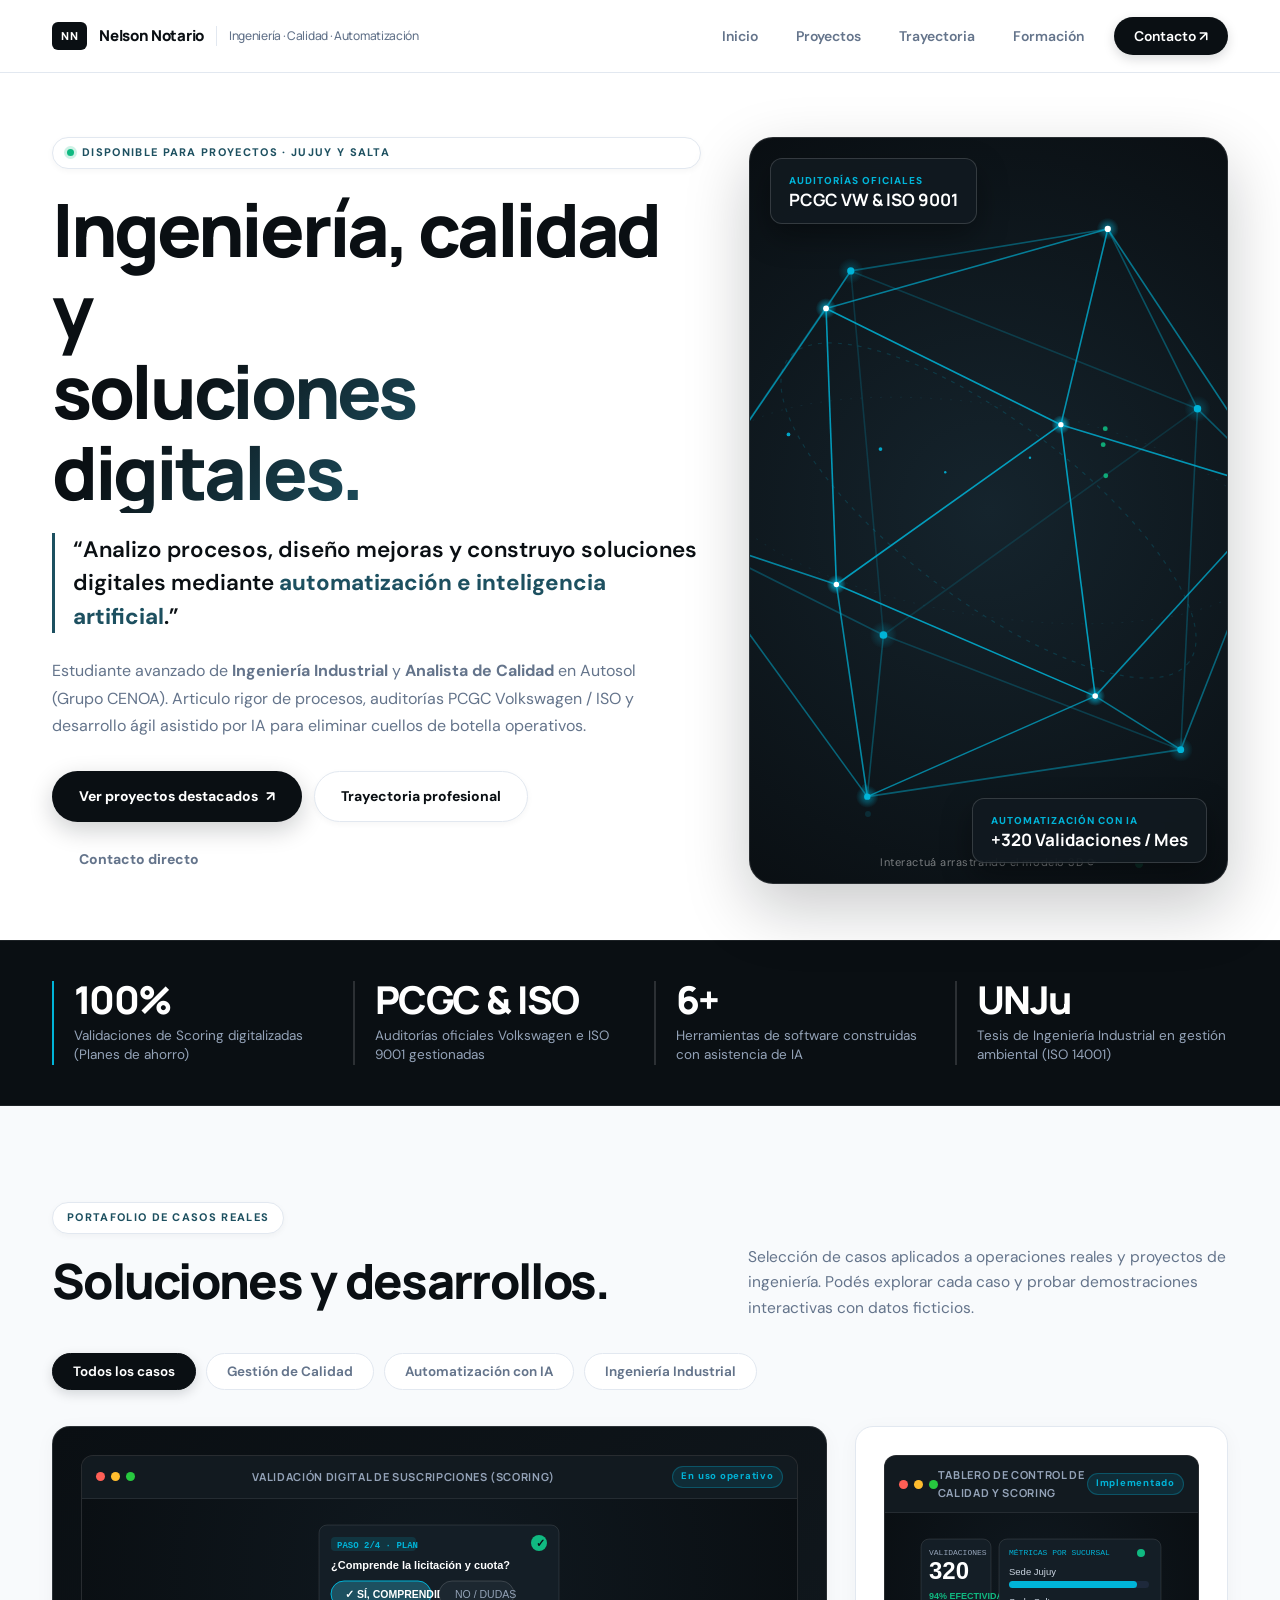
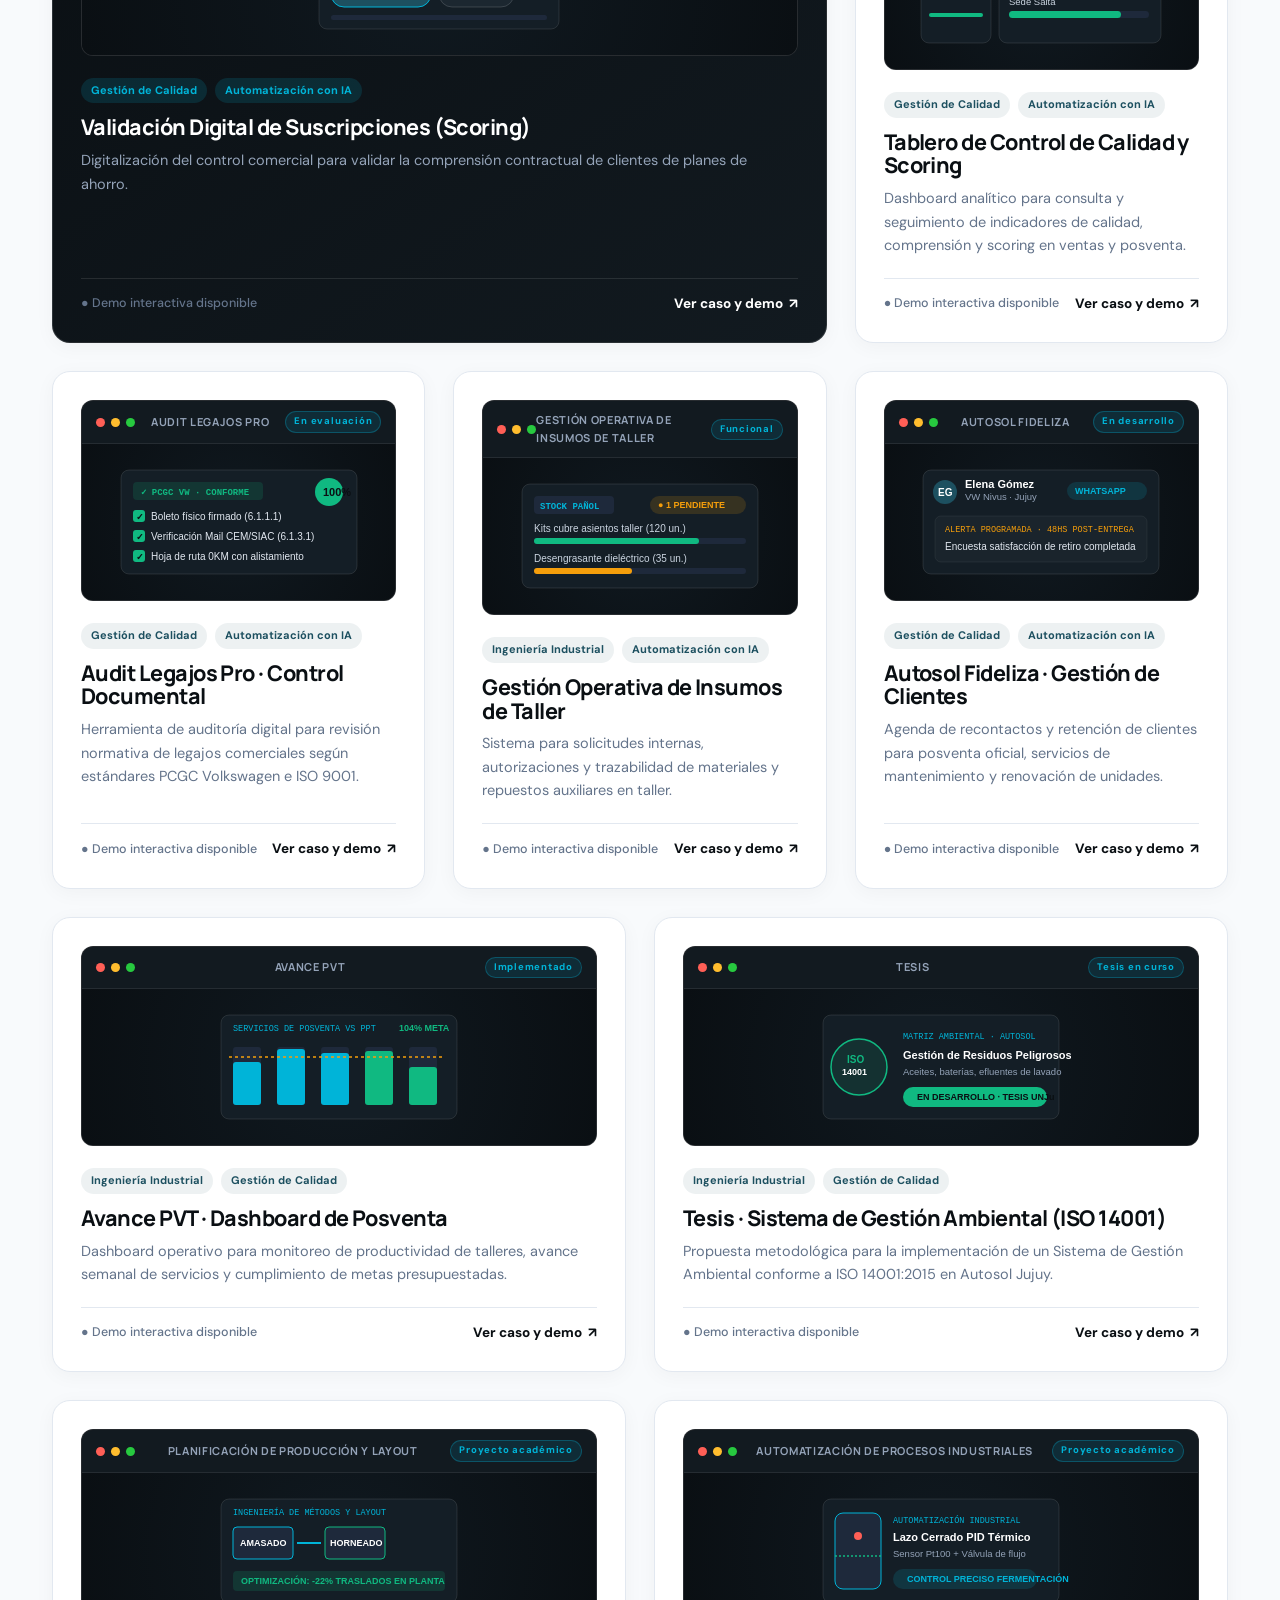
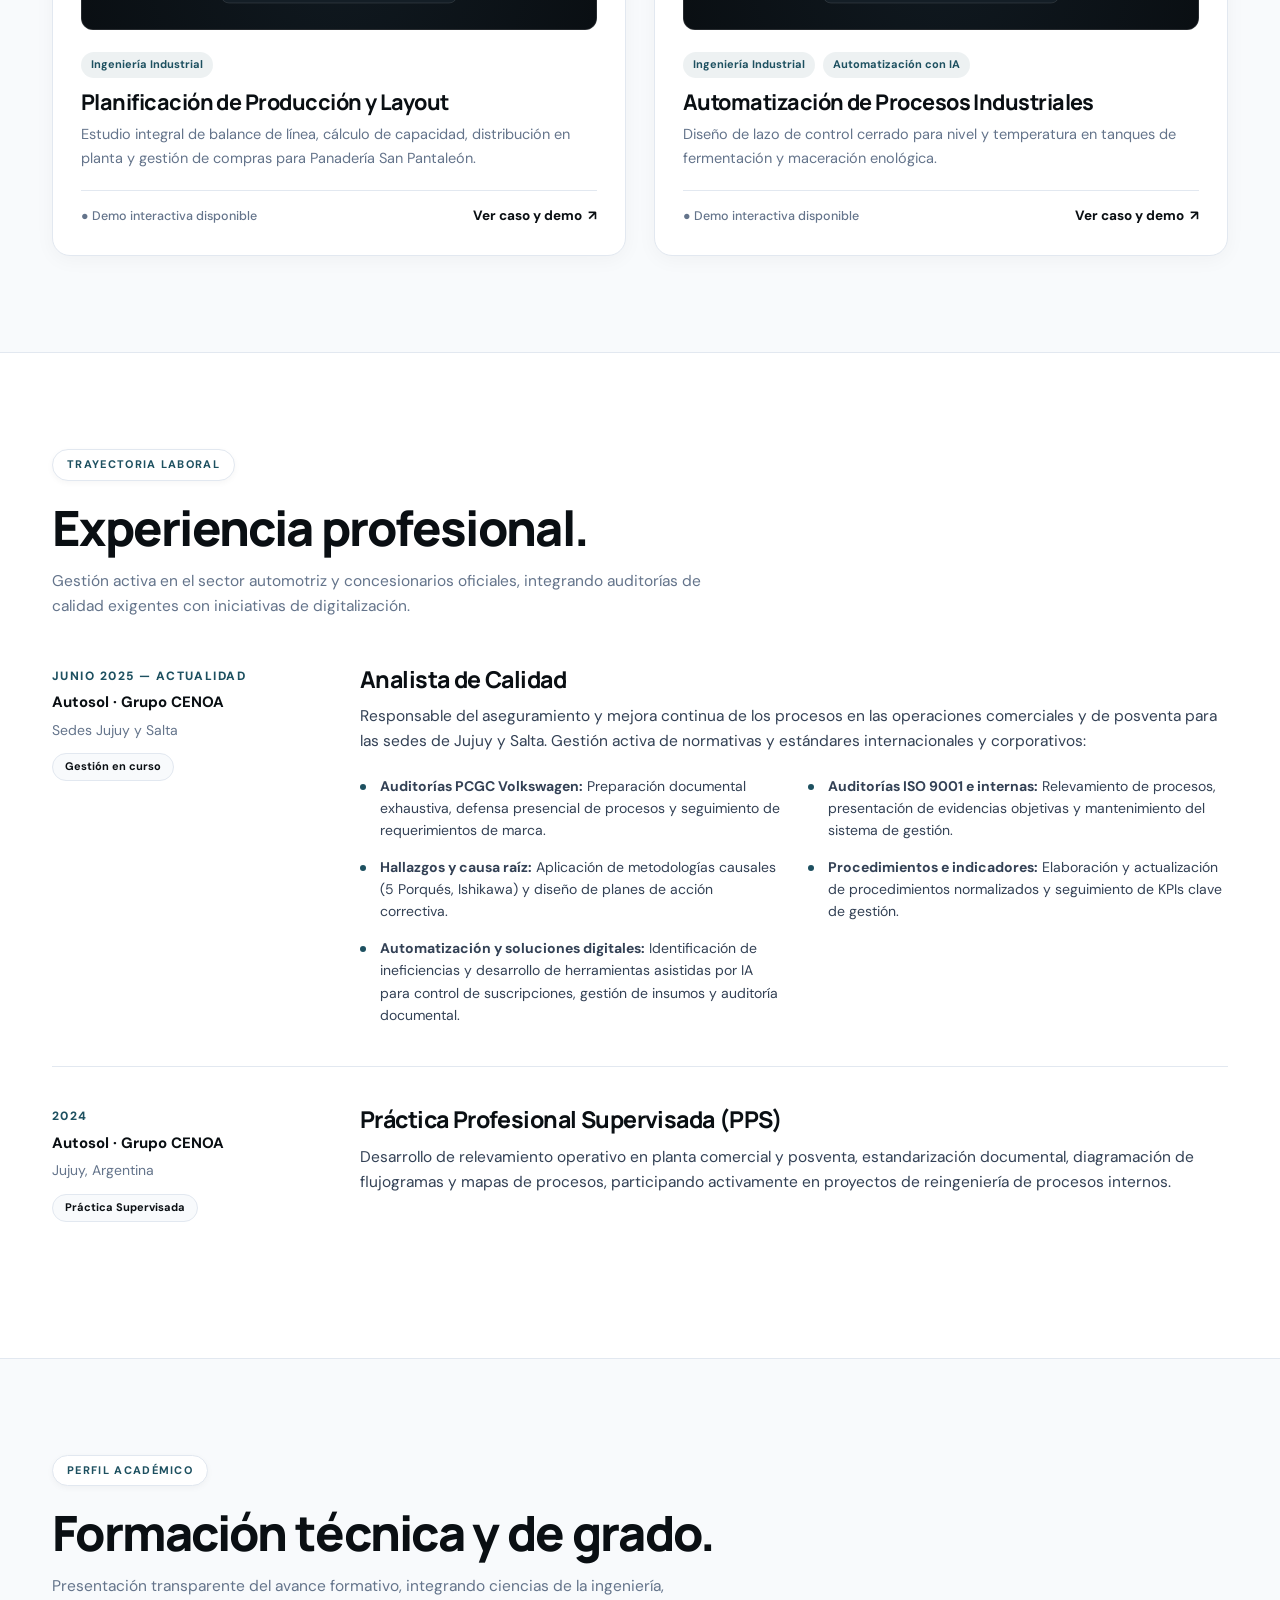
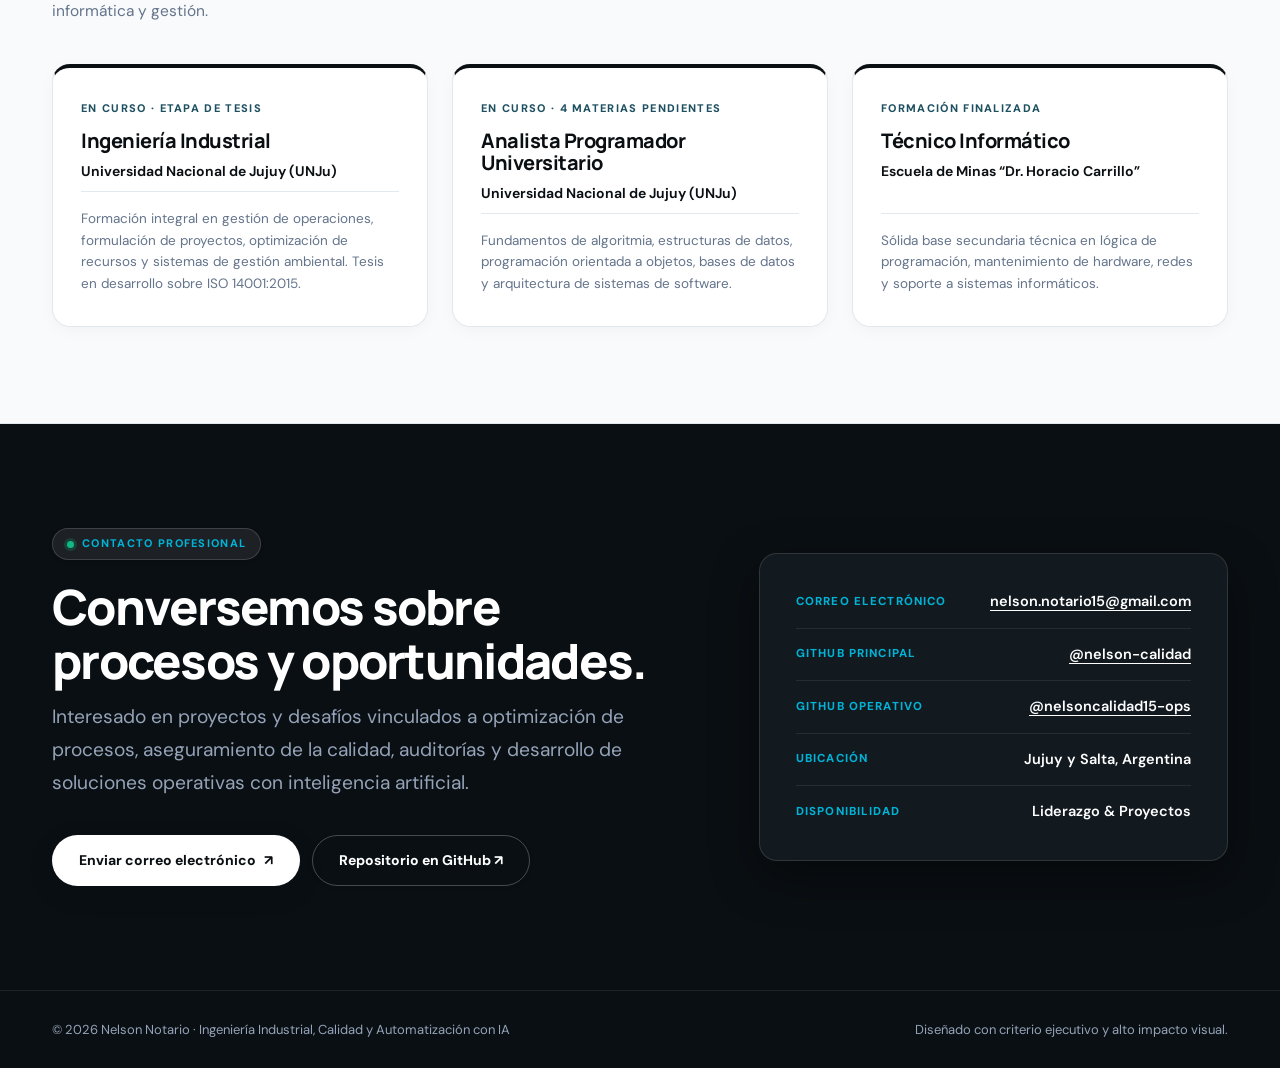
==== index.html @ 377d064c "feat: optimizacion bento grid y reduccion de texto redundante para maximo impacto visual" ====
<!doctype html>
<html lang="es">
<head>
  <meta charset="utf-8">
  <meta name="viewport" content="width=device-width, initial-scale=1">
  <meta name="theme-color" content="#0A0F13">
  <meta name="description" content="Nelson Notario — Portafolio profesional. Ingeniería Industrial, gestión de calidad y automatización de procesos mediante herramientas de IA.">
  <meta name="author" content="Nelson Notario">
  <meta property="og:title" content="Nelson Notario — Ingeniería, Calidad y Soluciones Digitales">
  <meta property="og:description" content="Analizo procesos, diseño mejoras y construyo soluciones digitales mediante automatización y herramientas de inteligencia artificial.">
  <meta property="og:type" content="website">
  <title>Nelson Notario — Ingeniería, Calidad y Soluciones Digitales</title>
  <link rel="stylesheet" href="styles.css">
</head>
<body>
  <a class="skip" href="#contenido">Saltar al contenido principal</a>

  <!-- TOP NAVIGATION -->
  <header class="header">
    <div class="wrap nav">
      <a href="#inicio" class="brand" aria-label="Nelson Notario - Inicio">
        <span class="brand-badge">NN</span>
        <span>Nelson Notario</span>
        <span class="brand-desc">Ingeniería · Calidad · Automatización</span>
      </a>

      <button class="menu" id="menu" aria-label="Abrir menú de navegación" aria-controls="links" aria-expanded="false">
        Menú ☰
      </button>

      <nav id="links">
        <a href="#inicio">Inicio</a>
        <a href="#proyectos">Proyectos</a>
        <a href="#experiencia">Trayectoria</a>
        <a href="#formacion">Formación</a>
        <a href="#contacto" class="nav-cta">Contacto ↗</a>
      </nav>
    </div>
  </header>

  <main id="contenido">
    <!-- HERO SECTION (Tight, Monumental & Visual) -->
    <section id="inicio" class="wrap hero">
      <div class="hero-grid">
        <div class="hero-content">
          <div class="eyebrow-pill">
            <span class="pulse-dot"></span>
            <span>DISPONIBLE PARA PROYECTOS · JUJUY Y SALTA</span>
          </div>

          <h1>
            Ingeniería, calidad<br>y <span class="text-gradient">soluciones digitales.</span>
          </h1>

          <div class="hero-punchline">
            “Analizo procesos, diseño mejoras y construyo soluciones digitales mediante <strong>automatización e inteligencia artificial</strong>.”
          </div>

          <p class="hero-lead">
            Estudiante avanzado de <strong>Ingeniería Industrial</strong> y <strong>Analista de Calidad</strong> en Autosol (Grupo CENOA). Articulo rigor de procesos, auditorías PCGC Volkswagen / ISO y desarrollo ágil asistido por IA para eliminar cuellos de botella operativos.
          </p>

          <div class="actions">
            <a class="btn primary" href="#proyectos">
              Ver proyectos destacados <span aria-hidden="true">↗</span>
            </a>
            <a class="btn secondary" href="#experiencia">
              Trayectoria profesional
            </a>
            <a class="btn ghost" href="#contacto">
              Contacto directo
            </a>
          </div>
        </div>

        <!-- 3D Process Engine Canvas -->
        <div class="hero-stage" id="stage3d">
          <canvas id="canvas3d"></canvas>
          
          <div class="hud-badge top-left">
            <span>AUDITORÍAS OFICIALES</span>
            <strong>PCGC VW & ISO 9001</strong>
          </div>

          <div class="hud-badge bottom-right">
            <span>AUTOMATIZACIÓN CON IA</span>
            <strong>+320 Validaciones / Mes</strong>
          </div>

          <div class="stage-hint">
            Interactuá arrastrando el modelo 3D ⟳
          </div>
        </div>
      </div>
    </section>

    <!-- METRICS RIBBON (Bold High-Contrast Band) -->
    <section class="metrics-ribbon" aria-label="Métricas destacadas">
      <div class="wrap">
        <div class="metrics-grid">
          <div class="metric-item highlight">
            <strong>100%</strong>
            <p>Validaciones de Scoring digitalizadas (Planes de ahorro)</p>
          </div>
          <div class="metric-item">
            <strong>PCGC & ISO</strong>
            <p>Auditorías oficiales Volkswagen e ISO 9001 gestionadas</p>
          </div>
          <div class="metric-item">
            <strong>6+</strong>
            <p>Herramientas de software construidas con asistencia de IA</p>
          </div>
          <div class="metric-item">
            <strong>UNJu</strong>
            <p>Tesis de Ingeniería Industrial en gestión ambiental (ISO 14001)</p>
          </div>
        </div>
      </div>
    </section>

    <!-- PROYECTOS BENTO GRID (Immediate Impact, No Long Preambles) -->
    <section id="proyectos" class="section subtle">
      <div class="wrap">
        <div class="section-header">
          <div>
            <span class="eyebrow-pill">PORTAFOLIO DE CASOS REALES</span>
            <h2>Soluciones y desarrollos.</h2>
          </div>
          <p class="section-intro">
            Selección de casos aplicados a operaciones reales y proyectos de ingeniería. Podés explorar cada caso y probar demostraciones interactivas con datos ficticios.
          </p>
        </div>

        <div class="filters" role="group" aria-label="Filtrar proyectos por categoría">
          <button class="filter active" data-filter="todos">Todos los casos</button>
          <button class="filter" data-filter="calidad">Gestión de Calidad</button>
          <button class="filter" data-filter="automatizacion">Automatización con IA</button>
          <button class="filter" data-filter="ingenieria">Ingeniería Industrial</button>
        </div>

        <div id="projects" class="bento-grid" aria-live="polite"></div>
      </div>
    </section>

    <!-- EXPERIENCIA SECTION -->
    <section id="experiencia" class="section">
      <div class="wrap">
        <span class="eyebrow-pill">TRAYECTORIA LABORAL</span>
        <h2>Experiencia profesional.</h2>
        <p class="muted" style="max-width: 680px; margin-bottom: 40px;">
          Gestión activa en el sector automotriz y concesionarios oficiales, integrando auditorías de calidad exigentes con iniciativas de digitalización.
        </p>

        <div class="experience-list">
          <article class="experience-item">
            <div class="job-meta">
              <div class="job-date">Junio 2025 — Actualidad</div>
              <div class="job-company">Autosol · Grupo CENOA</div>
              <div class="job-location">Sedes Jujuy y Salta</div>
              <span class="job-badge">Gestión en curso</span>
            </div>

            <div class="job-content">
              <h3>Analista de Calidad</h3>
              <p>
                Responsable del aseguramiento y mejora continua de los procesos en las operaciones comerciales y de posventa para las sedes de Jujuy y Salta. Gestión activa de normativas y estándares internacionales y corporativos:
              </p>
              
              <ul class="bullets-list">
                <li><strong>Auditorías PCGC Volkswagen:</strong> Preparación documental exhaustiva, defensa presencial de procesos y seguimiento de requerimientos de marca.</li>
                <li><strong>Auditorías ISO 9001 e internas:</strong> Relevamiento de procesos, presentación de evidencias objetivas y mantenimiento del sistema de gestión.</li>
                <li><strong>Hallazgos y causa raíz:</strong> Aplicación de metodologías causales (5 Porqués, Ishikawa) y diseño de planes de acción correctiva.</li>
                <li><strong>Procedimientos e indicadores:</strong> Elaboración y actualización de procedimientos normalizados y seguimiento de KPIs clave de gestión.</li>
                <li><strong>Automatización y soluciones digitales:</strong> Identificación de ineficiencias y desarrollo de herramientas asistidas por IA para control de suscripciones, gestión de insumos y auditoría documental.</li>
              </ul>
            </div>
          </article>

          <article class="experience-item">
            <div class="job-meta">
              <div class="job-date">2024</div>
              <div class="job-company">Autosol · Grupo CENOA</div>
              <div class="job-location">Jujuy, Argentina</div>
              <span class="job-badge">Práctica Supervisada</span>
            </div>

            <div class="job-content">
              <h3>Práctica Profesional Supervisada (PPS)</h3>
              <p>
                Desarrollo de relevamiento operativo en planta comercial y posventa, estandarización documental, diagramación de flujogramas y mapas de procesos, participando activamente en proyectos de reingeniería de procesos internos.
              </p>
            </div>
          </article>
        </div>
      </div>
    </section>

    <!-- FORMACIÓN SECTION -->
    <section id="formacion" class="section subtle">
      <div class="wrap">
        <span class="eyebrow-pill">PERFIL ACADÉMICO</span>
        <h2>Formación técnica y de grado.</h2>
        <p class="muted" style="max-width: 680px; margin-bottom: 40px;">
          Presentación transparente del avance formativo, integrando ciencias de la ingeniería, informática y gestión.
        </p>

        <div class="education-grid">
          <article class="education-card">
            <span class="education-status">En curso · Etapa de tesis</span>
            <h3>Ingeniería Industrial</h3>
            <p class="education-institution">Universidad Nacional de Jujuy (UNJu)</p>
            <p class="education-note">
              Formación integral en gestión de operaciones, formulación de proyectos, optimización de recursos y sistemas de gestión ambiental. Tesis en desarrollo sobre ISO 14001:2015.
            </p>
          </article>

          <article class="education-card">
            <span class="education-status">En curso · 4 materias pendientes</span>
            <h3>Analista Programador Universitario</h3>
            <p class="education-institution">Universidad Nacional de Jujuy (UNJu)</p>
            <p class="education-note">
              Fundamentos de algoritmia, estructuras de datos, programación orientada a objetos, bases de datos y arquitectura de sistemas de software.
            </p>
          </article>

          <article class="education-card">
            <span class="education-status">Formación finalizada</span>
            <h3>Técnico Informático</h3>
            <p class="education-institution">Escuela de Minas “Dr. Horacio Carrillo”</p>
            <p class="education-note">
              Sólida base secundaria técnica en lógica de programación, mantenimiento de hardware, redes y soporte a sistemas informáticos.
            </p>
          </article>
        </div>
      </div>
    </section>

    <!-- CONTACTO SECTION (High Contrast Midnight Finale) -->
    <section id="contacto" class="section dark">
      <div class="wrap contact-wrap">
        <div>
          <div class="eyebrow-pill">
            <span class="pulse-dot"></span>
            <span>CONTACTO PROFESIONAL</span>
          </div>
          <h2>Conversemos sobre procesos y oportunidades.</h2>
          <p class="contact-lead">
            Interesado en proyectos y desafíos vinculados a optimización de procesos, aseguramiento de la calidad, auditorías y desarrollo de soluciones operativas con inteligencia artificial.
          </p>
          <div class="actions">
            <a class="btn primary" href="mailto:nelson.notario15@gmail.com" style="background: #FFFFFF; color: #0A0F13;">
              Enviar correo electrónico <span aria-hidden="true">↗</span>
            </a>
            <a class="btn secondary" href="https://github.com/nelson-calidad/cv" target="_blank" rel="noopener noreferrer" style="background: transparent; color: #FFFFFF; border-color: rgba(255,255,255,0.25);">
              Repositorio en GitHub ↗
            </a>
          </div>
        </div>

        <div class="contact-channels">
          <div class="channel-item">
            <span class="channel-label">Correo electrónico</span>
            <a class="channel-value" href="mailto:nelson.notario15@gmail.com">nelson.notario15@gmail.com</a>
          </div>
          <div class="channel-item">
            <span class="channel-label">GitHub Principal</span>
            <a class="channel-value" href="https://github.com/nelson-calidad" target="_blank" rel="noopener noreferrer">@nelson-calidad</a>
          </div>
          <div class="channel-item">
            <span class="channel-label">GitHub Operativo</span>
            <a class="channel-value" href="https://github.com/nelsoncalidad15-ops" target="_blank" rel="noopener noreferrer">@nelsoncalidad15-ops</a>
          </div>
          <div class="channel-item">
            <span class="channel-label">Ubicación</span>
            <span class="channel-value" style="text-decoration:none">Jujuy y Salta, Argentina</span>
          </div>
          <div class="channel-item">
            <span class="channel-label">Disponibilidad</span>
            <span class="channel-value" style="text-decoration:none">Liderazgo & Proyectos</span>
          </div>
        </div>
      </div>
    </section>
  </main>

  <footer>
    <div class="wrap footer-content">
      <span>© <span id="year">2026</span> Nelson Notario · Ingeniería Industrial, Calidad y Automatización con IA</span>
      <span>Diseñado con criterio ejecutivo y alto impacto visual.</span>
    </div>
  </footer>

  <!-- MODAL DE DETALLE DE PROYECTO -->
  <dialog id="projectDialog" aria-labelledby="dialogTitle">
    <button id="closeDialog" class="close-btn" aria-label="Cerrar ventana de detalle">✕ Cerrar</button>
    <div id="detail"></div>
  </dialog>

  <script src="app.js" defer></script>
</body>
</html>
---- styles.css ----
@import url('https://fonts.googleapis.com/css2?family=DM+Sans:ital,wght@0,400;0,500;0,600;0,700;1,400&family=Manrope:wght@500;600;700;800;850&display=swap');

/* ==========================================================================
   DESIGN TOKENS — HIGH-IMPACT BENTO EXECUTIVE (Stark Contrast, Modern, Kinetic)
   ========================================================================== */
:root {
  /* Surfaces & Canvas */
  --canvas-light: #FFFFFF;
  --canvas-subtle: #F8FAFC;
  --canvas-card: #FFFFFF;
  --canvas-dark: #0A0F13;
  --canvas-dark-card: #121A20;
  --canvas-dark-elevated: #162028;

  /* Hairline Borders */
  --border-light: #E2E8F0;
  --border-light-hover: #CBD5E1;
  --border-dark: rgba(255, 255, 255, 0.12);
  --border-dark-hover: rgba(255, 255, 255, 0.25);

  /* Typography Colors */
  --text-dark: #0A0F13;
  --text-body: #334155;
  --text-muted: #64748B;
  --text-light: #FFFFFF;
  --text-light-muted: #94A3B8;

  /* Brand Accents */
  --brand-petroleum: #1D5060;
  --brand-petroleum-hover: #153C48;
  --brand-petroleum-glow: rgba(29, 80, 96, 0.35);
  --brand-cyan: #00B4D8;
  --brand-emerald: #10B981;
  --brand-amber: #F59E0B;

  /* Fonts */
  --font-display: 'Manrope', -apple-system, BlinkMacSystemFont, "Segoe UI", Roboto, sans-serif;
  --font-body: 'DM Sans', -apple-system, BlinkMacSystemFont, "Segoe UI", Roboto, sans-serif;

  /* Layout Boundaries */
  --max-width: 1240px;
  --radius-card: 18px;
  --radius-pill: 9999px;
  --radius-sm: 8px;
}

/* ==========================================================================
   RESET & FOUNDATIONS
   ========================================================================== */
*, *::before, *::after {
  box-sizing: border-box;
}

html {
  scroll-behavior: smooth;
  scroll-padding-top: 84px;
  -webkit-font-smoothing: antialiased;
  -moz-osx-font-smoothing: grayscale;
}

body {
  margin: 0;
  background-color: var(--canvas-light);
  color: var(--text-body);
  font-family: var(--font-body);
  font-size: 15.5px;
  line-height: 1.62;
  overflow-x: hidden;
}

h1, h2, h3, h4, h5, p {
  margin-top: 0;
}

h1, h2, h3, h4 {
  font-family: var(--font-display);
  color: var(--text-dark);
  line-height: 1.1;
  letter-spacing: -0.04em;
  font-weight: 800;
}

h1 {
  font-size: clamp(2.8rem, 5.8vw, 4.6rem);
  letter-spacing: -0.045em;
  margin-bottom: 20px;
}

.text-gradient {
  background: linear-gradient(135deg, #0A0F13 20%, #1D5060 60%, #00B4D8 100%);
  -webkit-background-clip: text;
  -webkit-text-fill-color: transparent;
  display: inline-block;
}

h2 {
  font-size: clamp(2.1rem, 3.8vw, 3.1rem);
  letter-spacing: -0.035em;
  margin-bottom: 14px;
}

h3 {
  font-size: 1.35rem;
  font-weight: 750;
  letter-spacing: -0.025em;
  margin-bottom: 10px;
}

p {
  margin-bottom: 1.15em;
}

p:last-child {
  margin-bottom: 0;
}

a {
  color: inherit;
  text-decoration: none;
}

button {
  font-family: inherit;
  cursor: pointer;
  border: none;
  background: none;
}

button:focus-visible, a:focus-visible, input:focus-visible, select:focus-visible {
  outline: 2px solid var(--brand-petroleum);
  outline-offset: 3px;
}

/* ==========================================================================
   LAYOUT CONTAINERS & UTILITIES
   ========================================================================== */
.wrap {
  max-width: var(--max-width);
  margin: 0 auto;
  padding: 0 32px;
}

.skip {
  position: absolute;
  top: -999px;
  left: 20px;
  background: #000;
  color: #fff;
  padding: 12px 20px;
  border-radius: var(--radius-pill);
  z-index: 1000;
  font-weight: 600;
}

.skip:focus {
  top: 16px;
}

.eyebrow-pill {
  display: inline-flex;
  align-items: center;
  gap: 8px;
  padding: 6px 14px;
  background: #FFFFFF;
  border: 1px solid var(--border-light);
  border-radius: var(--radius-pill);
  font-size: 11px;
  font-weight: 750;
  letter-spacing: 0.12em;
  text-transform: uppercase;
  color: var(--brand-petroleum);
  box-shadow: 0 2px 6px rgba(10, 15, 19, 0.04);
  margin-bottom: 20px;
}

.pulse-dot {
  width: 7px;
  height: 7px;
  border-radius: 50%;
  background-color: var(--brand-emerald);
  box-shadow: 0 0 0 3px rgba(16, 185, 129, 0.2);
  animation: pulseAnimation 2s infinite;
}

@keyframes pulseAnimation {
  0% { box-shadow: 0 0 0 0 rgba(16, 185, 129, 0.5); }
  70% { box-shadow: 0 0 0 6px rgba(16, 185, 129, 0); }
  100% { box-shadow: 0 0 0 0 rgba(16, 185, 129, 0); }
}

.muted {
  color: var(--text-muted);
}

/* ==========================================================================
   NAVIGATION
   ========================================================================== */
.header {
  position: sticky;
  top: 0;
  z-index: 100;
  background: rgba(255, 255, 255, 0.88);
  backdrop-filter: blur(20px);
  -webkit-backdrop-filter: blur(20px);
  border-bottom: 1px solid var(--border-light);
  transition: all 0.2s ease;
}

.nav {
  min-height: 72px;
  display: flex;
  align-items: center;
  justify-content: space-between;
  gap: 24px;
}

.brand {
  display: flex;
  align-items: center;
  gap: 12px;
  font-family: var(--font-display);
  font-weight: 850;
  font-size: 15px;
  letter-spacing: -0.02em;
  color: var(--text-dark);
}

.brand-badge {
  background: #0A0F13;
  color: #FFFFFF;
  font-size: 11px;
  font-weight: 850;
  padding: 5px 9px;
  border-radius: 6px;
  letter-spacing: 0.05em;
}

.brand-desc {
  font-size: 12px;
  font-weight: 500;
  color: var(--text-muted);
  border-left: 1px solid var(--border-light);
  padding-left: 12px;
}

.nav nav {
  display: flex;
  align-items: center;
  gap: 6px;
}

.nav nav a {
  font-size: 14px;
  font-weight: 600;
  color: var(--text-muted);
  padding: 8px 16px;
  border-radius: var(--radius-pill);
  transition: all 0.16s ease;
}

.nav nav a:hover {
  color: var(--text-dark);
  background: var(--canvas-subtle);
}

.nav-cta {
  display: inline-flex;
  align-items: center;
  gap: 6px;
  font-size: 13.5px;
  font-weight: 750;
  color: #FFFFFF !important;
  background: #0A0F13 !important;
  padding: 8px 20px !important;
  border-radius: var(--radius-pill);
  margin-left: 8px;
  transition: all 0.16s ease !important;
  box-shadow: 0 4px 12px rgba(10, 15, 19, 0.15);
}

.nav-cta:hover {
  background: var(--brand-petroleum) !important;
  transform: translateY(-1px);
}

.menu {
  display: none;
  background: #FFFFFF;
  border: 1px solid var(--border-light);
  border-radius: var(--radius-pill);
  padding: 8px 16px;
  font-size: 13px;
  font-weight: 700;
  color: var(--text-dark);
}

/* ==========================================================================
   HERO SECTION — BALANCED, AIRY & IMPACTFUL
   ========================================================================== */
.hero {
  padding-top: 64px;
  padding-bottom: 56px;
  position: relative;
}

.hero-grid {
  display: grid;
  grid-template-columns: 1.15fr 0.85fr;
  gap: 48px;
  align-items: stretch;
}

.hero-content {
  display: flex;
  flex-direction: column;
  justify-content: center;
}

.hero-punchline {
  font-size: clamp(1.15rem, 1.8vw, 1.4rem);
  font-weight: 600;
  color: var(--text-dark);
  line-height: 1.5;
  margin-bottom: 24px;
  border-left: 3px solid var(--brand-petroleum);
  padding-left: 18px;
}

.hero-punchline strong {
  color: var(--brand-petroleum);
  font-weight: 750;
}

.hero-lead {
  font-size: 16px;
  color: var(--text-muted);
  line-height: 1.7;
  margin-bottom: 32px;
  max-width: 620px;
}

.actions {
  display: flex;
  gap: 12px;
  flex-wrap: wrap;
  align-items: center;
}

/* Action Buttons */
.btn {
  display: inline-flex;
  align-items: center;
  justify-content: center;
  gap: 8px;
  padding: 13px 26px;
  border-radius: var(--radius-pill);
  font-size: 14px;
  font-weight: 750;
  transition: all 0.18s cubic-bezier(0.16, 1, 0.3, 1);
  cursor: pointer;
  border: 1px solid transparent;
  white-space: nowrap;
}

.btn:hover {
  transform: translateY(-2px);
}

.btn.primary {
  background: #0A0F13;
  color: #FFFFFF;
  box-shadow: 0 8px 24px rgba(10, 15, 19, 0.2);
}

.btn.primary:hover {
  background: var(--brand-petroleum);
  box-shadow: 0 8px 24px var(--brand-petroleum-glow);
}

.btn.secondary {
  background: #FFFFFF;
  border-color: var(--border-light);
  color: var(--text-dark);
  box-shadow: 0 2px 6px rgba(10, 15, 19, 0.04);
}

.btn.secondary:hover {
  border-color: var(--brand-petroleum);
  color: var(--brand-petroleum);
}

.btn.ghost {
  background: transparent;
  color: var(--text-muted);
}

.btn.ghost:hover {
  color: var(--text-dark);
}

/* 3D Visual Stage */
.hero-stage {
  height: 100%;
  min-height: 440px;
  background: radial-gradient(circle at center, #15242D 0%, #0A0F13 100%);
  border-radius: 24px;
  position: relative;
  overflow: hidden;
  border: 1px solid rgba(255, 255, 255, 0.12);
  box-shadow: 0 24px 64px rgba(10, 15, 19, 0.22);
  display: flex;
  align-items: center;
  justify-content: center;
}

#canvas3d {
  position: absolute;
  top: 0;
  left: 0;
  width: 100%;
  height: 100%;
  cursor: grab;
}

#canvas3d:active {
  cursor: grabbing;
}

.hud-badge {
  position: absolute;
  background: rgba(18, 26, 32, 0.88);
  backdrop-filter: blur(14px);
  -webkit-backdrop-filter: blur(14px);
  border: 1px solid rgba(255, 255, 255, 0.15);
  padding: 12px 18px;
  border-radius: 12px;
  color: #FFFFFF;
  font-size: 12px;
  box-shadow: 0 12px 30px rgba(0, 0, 0, 0.35);
  pointer-events: none;
  z-index: 5;
}

.hud-badge.top-left {
  top: 20px;
  left: 20px;
}

.hud-badge.bottom-right {
  bottom: 20px;
  right: 20px;
}

.hud-badge strong {
  display: block;
  font-family: var(--font-display);
  font-size: 17px;
  color: #FFFFFF;
  line-height: 1.2;
}

.hud-badge span {
  font-size: 10px;
  color: var(--brand-cyan);
  text-transform: uppercase;
  letter-spacing: 0.1em;
  font-weight: 800;
}

.stage-hint {
  position: absolute;
  bottom: 12px;
  font-size: 11px;
  color: rgba(255, 255, 255, 0.45);
  letter-spacing: 0.05em;
  pointer-events: none;
}

/* ==========================================================================
   METRICS RIBBON (Bold High-Contrast Strip)
   ========================================================================== */
.metrics-ribbon {
  background: #0A0F13;
  color: #FFFFFF;
  padding: 40px 0;
  border-top: 1px solid rgba(255, 255, 255, 0.08);
  border-bottom: 1px solid rgba(255, 255, 255, 0.08);
}

.metrics-grid {
  display: grid;
  grid-template-columns: repeat(4, 1fr);
  gap: 28px;
}

.metric-item {
  border-left: 2px solid rgba(255, 255, 255, 0.14);
  padding-left: 20px;
}

.metric-item.highlight {
  border-left-color: var(--brand-cyan);
}

.metric-item strong {
  display: block;
  font-family: var(--font-display);
  font-size: clamp(2rem, 3vw, 2.75rem);
  font-weight: 850;
  letter-spacing: -0.04em;
  line-height: 1;
  color: #FFFFFF;
  margin-bottom: 6px;
}

.metric-item p {
  font-size: 13.5px;
  color: var(--text-light-muted);
  line-height: 1.45;
  margin: 0;
}

/* ==========================================================================
   BENTO GRID SHOWCASE (Dynamic, High-Impact Architecture)
   ========================================================================== */
.section {
  padding: 96px 0;
  border-bottom: 1px solid var(--border-light);
}

.section.subtle {
  background-color: var(--canvas-subtle);
}

.section-header {
  display: flex;
  justify-content: space-between;
  align-items: flex-end;
  gap: 32px;
  margin-bottom: 32px;
}

.section-intro {
  max-width: 480px;
  color: var(--text-muted);
  font-size: 15.5px;
  line-height: 1.65;
}

.filters {
  display: flex;
  gap: 10px;
  flex-wrap: wrap;
  margin-bottom: 36px;
}

.filter {
  background: #FFFFFF;
  border: 1px solid var(--border-light);
  color: var(--text-muted);
  padding: 9px 20px;
  border-radius: var(--radius-pill);
  font-size: 13.5px;
  font-weight: 650;
  transition: all 0.16s ease;
}

.filter:hover {
  border-color: #0A0F13;
  color: var(--text-dark);
}

.filter.active {
  background: #0A0F13;
  color: #FFFFFF;
  border-color: #0A0F13;
  box-shadow: 0 4px 12px rgba(10, 15, 19, 0.15);
}

/* Bento Grid System */
.bento-grid {
  display: grid;
  grid-template-columns: repeat(12, 1fr);
  gap: 28px;
}

.bento-card {
  background: #FFFFFF;
  border: 1px solid var(--border-light);
  border-radius: var(--radius-card);
  padding: 28px;
  text-align: left;
  display: flex;
  flex-direction: column;
  transition: transform 0.28s cubic-bezier(0.16, 1, 0.3, 1), box-shadow 0.28s ease, border-color 0.2s ease;
  box-shadow: 0 4px 20px rgba(10, 15, 19, 0.04);
  cursor: pointer;
  position: relative;
  overflow: hidden;
}

.bento-card:hover {
  transform: translateY(-5px);
  border-color: var(--brand-petroleum);
  box-shadow: 0 20px 48px rgba(10, 15, 19, 0.1);
}

.bento-span-8 { grid-column: span 8; }
.bento-span-4 { grid-column: span 4; }
.bento-span-6 { grid-column: span 6; }
.bento-span-12 { grid-column: span 12; }

/* Bento Featured Banner Card */
.bento-card.featured {
  background: linear-gradient(145deg, #0A0F13 0%, #121A20 100%);
  color: #FFFFFF;
  border-color: rgba(255, 255, 255, 0.12);
}

.bento-card.featured h3 {
  color: #FFFFFF;
}

.bento-card.featured .project-summary {
  color: var(--text-light-muted);
}

.bento-card.featured .action-link {
  color: #FFFFFF;
}

.bento-card.featured .project-bottom {
  border-top-color: rgba(255, 255, 255, 0.1);
}

.bento-card.featured .tag-pill {
  background: rgba(0, 180, 216, 0.15);
  color: var(--brand-cyan);
}

/* Product Window Preview Inside Cards */
.product-window {
  border-radius: 12px;
  background: #0A0F13;
  border: 1px solid rgba(255, 255, 255, 0.12);
  overflow: hidden;
  margin-bottom: 22px;
  box-shadow: inset 0 1px 0 rgba(255, 255, 255, 0.1);
}

.window-header {
  background: #121A20;
  padding: 10px 14px;
  display: flex;
  align-items: center;
  justify-content: space-between;
  border-bottom: 1px solid rgba(255, 255, 255, 0.08);
}

.window-dots {
  display: flex;
  gap: 6px;
}

.window-dots span {
  width: 9px;
  height: 9px;
  border-radius: 50%;
  display: inline-block;
}

.window-dots .d-red { background: #FF5F56; }
.window-dots .d-yellow { background: #FFBD2E; }
.window-dots .d-green { background: #27C93F; }

.window-title {
  font-size: 11px;
  font-family: var(--font-display);
  font-weight: 700;
  color: var(--text-light-muted);
  letter-spacing: 0.06em;
  text-transform: uppercase;
}

.window-badge {
  font-size: 9.5px;
  font-weight: 750;
  letter-spacing: 0.08em;
  color: var(--brand-cyan);
  background: rgba(0, 180, 216, 0.12);
  border: 1px solid rgba(0, 180, 216, 0.3);
  padding: 2px 8px;
  border-radius: var(--radius-pill);
}

.window-content {
  padding: 18px;
  min-height: 140px;
  display: flex;
  align-items: center;
  justify-content: center;
  background: radial-gradient(circle at center, #101920 0%, #0A0F13 100%);
}

.project-tags {
  display: flex;
  gap: 8px;
  flex-wrap: wrap;
  margin-bottom: 12px;
}

.tag-pill {
  font-size: 11px;
  font-weight: 700;
  color: var(--brand-petroleum);
  background: rgba(29, 80, 96, 0.08);
  padding: 4px 10px;
  border-radius: var(--radius-pill);
}

.project-summary {
  font-size: 14.5px;
  color: var(--text-muted);
  line-height: 1.62;
  flex: 1;
  margin-bottom: 20px;
}

.project-bottom {
  display: flex;
  justify-content: space-between;
  align-items: center;
  padding-top: 14px;
  border-top: 1px solid var(--border-light);
}

.action-link {
  font-size: 13.5px;
  font-weight: 750;
  color: var(--text-dark);
  display: inline-flex;
  align-items: center;
  gap: 6px;
  transition: color 0.15s ease;
}

.bento-card:hover .action-link {
  color: var(--brand-petroleum);
}

.bento-card.featured:hover .action-link {
  color: var(--brand-cyan);
}

.action-link span {
  transition: transform 0.15s ease;
}

.bento-card:hover .action-link span {
  transform: translateX(4px) translateY(-3px);
}

/* ==========================================================================
   EXPERIENCE SECTION (Streamlined Executive Timeline)
   ========================================================================== */
.experience-list {
  display: flex;
  flex-direction: column;
}

.experience-item {
  display: grid;
  grid-template-columns: 260px 1fr;
  gap: 48px;
  padding: 40px 0;
  border-top: 1px solid var(--border-light);
}

.experience-item:first-child {
  border-top: none;
  padding-top: 8px;
}

.job-date {
  font-size: 12px;
  font-weight: 800;
  letter-spacing: 0.12em;
  color: var(--brand-petroleum);
  text-transform: uppercase;
  margin-bottom: 4px;
}

.job-company {
  font-size: 15px;
  font-weight: 750;
  color: var(--text-dark);
}

.job-location {
  font-size: 14px;
  color: var(--text-muted);
  margin-top: 4px;
}

.job-badge {
  display: inline-block;
  margin-top: 12px;
  font-size: 11px;
  font-weight: 700;
  color: #0A0F13;
  background: var(--canvas-subtle);
  padding: 4px 12px;
  border-radius: var(--radius-pill);
  border: 1px solid var(--border-light);
}

.job-content h3 {
  font-size: 1.45rem;
  margin-bottom: 12px;
}

.bullets-list {
  list-style: none;
  padding: 0;
  margin: 20px 0 0 0;
  display: grid;
  grid-template-columns: repeat(2, 1fr);
  gap: 14px 28px;
}

.bullets-list li {
  font-size: 14px;
  color: var(--text-body);
  position: relative;
  padding-left: 20px;
  line-height: 1.6;
}

.bullets-list li::before {
  content: '';
  position: absolute;
  left: 0;
  top: 9px;
  width: 6px;
  height: 6px;
  border-radius: 50%;
  background: var(--brand-petroleum);
}

/* ==========================================================================
   EDUCATION SECTION
   ========================================================================== */
.education-grid {
  display: grid;
  grid-template-columns: repeat(3, 1fr);
  gap: 24px;
}

.education-card {
  background: #FFFFFF;
  border: 1px solid var(--border-light);
  border-radius: var(--radius-card);
  padding: 32px 28px;
  border-top: 4px solid #0A0F13;
  box-shadow: 0 4px 16px rgba(10, 15, 19, 0.03);
  display: flex;
  flex-direction: column;
  transition: all 0.2s ease;
}

.education-card:hover {
  border-top-color: var(--brand-petroleum);
  transform: translateY(-3px);
}

.education-status {
  font-size: 11px;
  font-weight: 800;
  letter-spacing: 0.12em;
  color: var(--brand-petroleum);
  text-transform: uppercase;
  margin-bottom: 12px;
}

.education-card h3 {
  font-size: 1.25rem;
  margin-bottom: 8px;
}

.education-institution {
  font-size: 14px;
  font-weight: 650;
  color: var(--text-dark);
  margin-bottom: 8px;
}

.education-note {
  font-size: 13.5px;
  color: var(--text-muted);
  line-height: 1.6;
  margin-top: auto;
  padding-top: 16px;
  border-top: 1px solid var(--border-light);
}

/* ==========================================================================
   CONTACT SECTION (Deep Midnight Contrast)
   ========================================================================== */
.section.dark {
  background: #0A0F13;
  color: #FFFFFF;
  border-bottom: none;
  padding: 104px 0;
}

.dark h2 {
  color: #FFFFFF;
}

.dark .eyebrow-pill {
  background: rgba(255, 255, 255, 0.08);
  border-color: rgba(255, 255, 255, 0.15);
  color: var(--brand-cyan);
}

.contact-wrap {
  display: grid;
  grid-template-columns: 1.15fr 0.85fr;
  gap: 72px;
  align-items: center;
}

.contact-lead {
  font-size: 1.2rem;
  line-height: 1.7;
  color: var(--text-light-muted);
  margin-bottom: 36px;
}

.contact-channels {
  background: #121A20;
  border: 1px solid rgba(255, 255, 255, 0.12);
  border-radius: var(--radius-card);
  padding: 36px;
  box-shadow: 0 16px 48px rgba(0, 0, 0, 0.4);
}

.channel-item {
  display: flex;
  align-items: center;
  justify-content: space-between;
  padding: 14px 0;
  border-bottom: 1px solid rgba(255, 255, 255, 0.08);
}

.channel-item:last-child {
  border-bottom: none;
  padding-bottom: 0;
}

.channel-item:first-child {
  padding-top: 0;
}

.channel-label {
  font-size: 11.5px;
  text-transform: uppercase;
  letter-spacing: 0.1em;
  color: var(--brand-cyan);
  font-weight: 750;
}

.channel-value {
  color: #FFFFFF;
  font-weight: 600;
  font-size: 14.5px;
  text-decoration: underline;
  text-underline-offset: 4px;
}

/* ==========================================================================
   FOOTER
   ========================================================================== */
footer {
  background: #0A0F13;
  border-top: 1px solid rgba(255, 255, 255, 0.08);
  padding: 28px 0;
}

.footer-content {
  display: flex;
  justify-content: space-between;
  align-items: center;
  gap: 20px;
  font-size: 13px;
  color: var(--text-light-muted);
}

/* ==========================================================================
   MODAL DIALOG
   ========================================================================== */
dialog {
  max-width: 960px;
  width: calc(100% - 40px);
  max-height: 90vh;
  border: 1px solid var(--border-light);
  border-radius: 20px;
  padding: 0;
  background: #FFFFFF;
  box-shadow: 0 24px 80px rgba(10, 15, 19, 0.28);
  color: var(--text-body);
  overflow-y: auto;
}

dialog::backdrop {
  background: rgba(10, 15, 19, 0.75);
  backdrop-filter: blur(10px);
  -webkit-backdrop-filter: blur(10px);
}

.close-btn {
  position: sticky;
  top: 20px;
  float: right;
  margin: 18px 24px -50px 0;
  z-index: 20;
  border: 1px solid var(--border-light);
  background: #FFFFFF;
  border-radius: var(--radius-pill);
  padding: 8px 16px;
  font-size: 12px;
  font-weight: 750;
  color: var(--text-dark);
  box-shadow: 0 2px 8px rgba(0, 0, 0, 0.06);
  transition: all 0.15s ease;
}

.close-btn:hover {
  background: #0A0F13;
  color: #FFFFFF;
  border-color: #0A0F13;
}

.dialog-body {
  padding: 44px;
}

.dialog-body h2 {
  font-size: clamp(1.8rem, 3.2vw, 2.5rem);
  margin-top: 8px;
  margin-bottom: 12px;
}

.dialog-grid-2x2 {
  display: grid;
  grid-template-columns: repeat(2, 1fr);
  gap: 20px;
  margin: 28px 0;
}

.dialog-card {
  background: var(--canvas-subtle);
  border: 1px solid var(--border-light);
  border-radius: 14px;
  padding: 22px;
}

.dialog-card h3 {
  font-size: 11.5px;
  text-transform: uppercase;
  letter-spacing: 0.1em;
  color: var(--brand-petroleum);
  font-weight: 800;
  margin-bottom: 8px;
}

.dialog-card p {
  font-size: 14.5px;
  line-height: 1.6;
  color: var(--text-body);
  margin-bottom: 0;
}

.dialog-participation {
  background: #0A0F13;
  color: #FFFFFF;
  border-radius: 14px;
  padding: 24px;
  margin: 24px 0;
}

.dialog-participation h3 {
  font-size: 13px;
  color: var(--brand-cyan);
  font-weight: 750;
  text-transform: uppercase;
  letter-spacing: 0.08em;
  margin-bottom: 8px;
}

.dialog-participation p {
  font-size: 14.5px;
  line-height: 1.6;
  color: #E2E8F0;
  margin-bottom: 0;
}

.dialog-actions {
  display: flex;
  gap: 12px;
  flex-wrap: wrap;
  align-items: center;
  margin-top: 28px;
  padding-top: 24px;
  border-top: 1px solid var(--border-light);
}

.inline-demo {
  background: var(--canvas-subtle);
  border: 1px solid var(--border-light);
  border-radius: 14px;
  padding: 26px;
  margin: 26px 0;
}

.inline-demo-header {
  display: flex;
  justify-content: space-between;
  align-items: center;
  margin-bottom: 16px;
  padding-bottom: 12px;
  border-bottom: 1px solid var(--border-light);
}

/* ==========================================================================
   RESPONSIVE DESIGN (Adaptive Bento)
   ========================================================================== */
@media (max-width: 1040px) {
  .bento-span-8, .bento-span-4, .bento-span-6 {
    grid-column: span 12;
  }
}

@media (max-width: 960px) {
  .hero-grid {
    grid-template-columns: 1fr;
    gap: 40px;
  }
  .hero-stage {
    min-height: 380px;
  }
  .metrics-grid {
    grid-template-columns: repeat(2, 1fr);
    gap: 24px;
  }
  .education-grid {
    grid-template-columns: 1fr;
  }
  .contact-wrap {
    grid-template-columns: 1fr;
    gap: 40px;
  }
  .experience-item {
    grid-template-columns: 1fr;
    gap: 12px;
  }
  .dialog-grid-2x2 {
    grid-template-columns: 1fr;
  }
  .bullets-list {
    grid-template-columns: 1fr;
  }
}

@media (max-width: 768px) {
  .wrap {
    padding: 0 20px;
  }
  .nav {
    min-height: 64px;
  }
  .brand-desc {
    display: none;
  }
  .menu {
    display: block;
  }
  .nav nav {
    display: none;
    position: absolute;
    top: 64px;
    left: 0;
    right: 0;
    background: #FFFFFF;
    padding: 24px;
    flex-direction: column;
    align-items: stretch;
    gap: 12px;
    border-bottom: 1px solid var(--border-light);
    box-shadow: 0 16px 32px rgba(10, 15, 19, 0.1);
  }
  .nav nav.open {
    display: flex;
  }
  .nav-cta {
    justify-content: center;
    margin-left: 0;
  }
  .hero {
    padding-top: 40px;
    padding-bottom: 40px;
  }
  .section {
    padding: 64px 0;
  }
  .section-header {
    flex-direction: column;
    align-items: flex-start;
    gap: 12px;
  }
  .dialog-body {
    padding: 24px 20px;
  }
  .footer-content {
    flex-direction: column;
    text-align: center;
    gap: 10px;
  }
}

@media (prefers-reduced-motion: reduce) {
  *, *::before, *::after {
    animation-duration: 0.01ms !important;
    transition-duration: 0.01ms !important;
  }
}
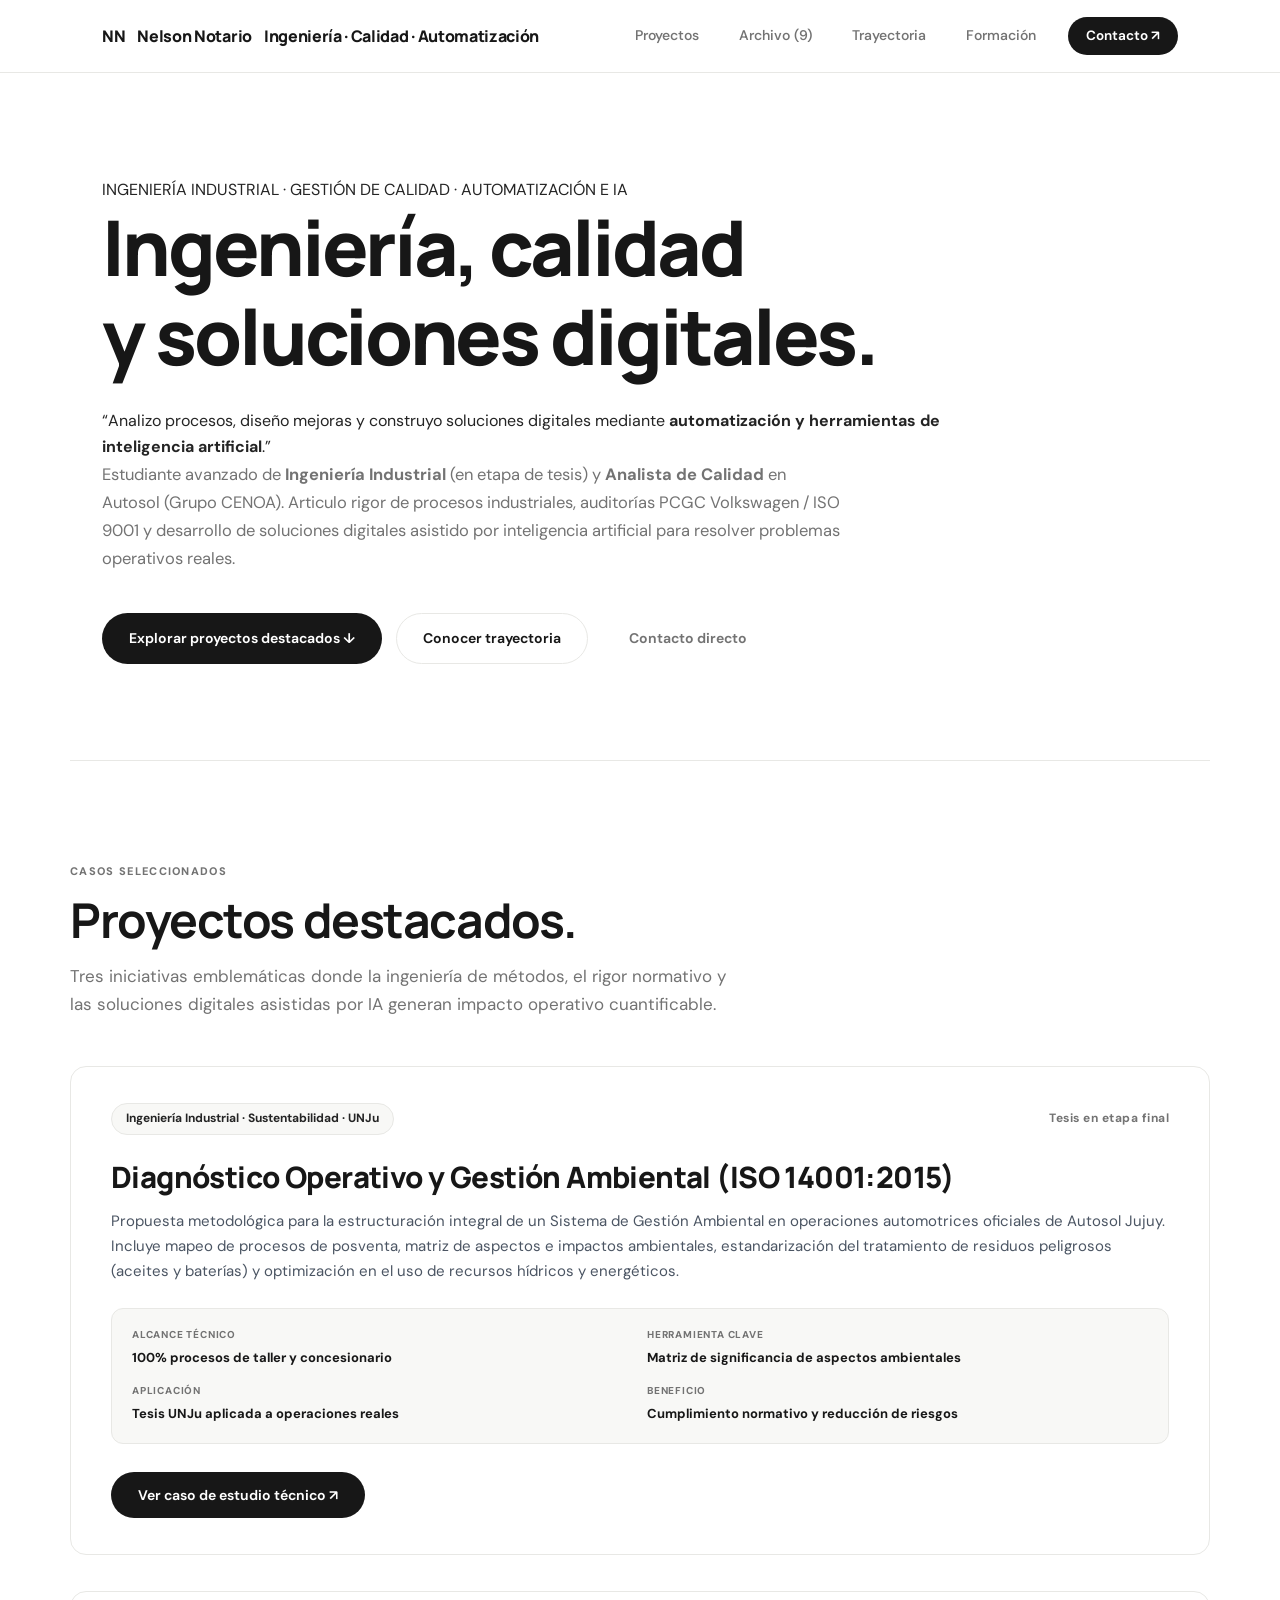
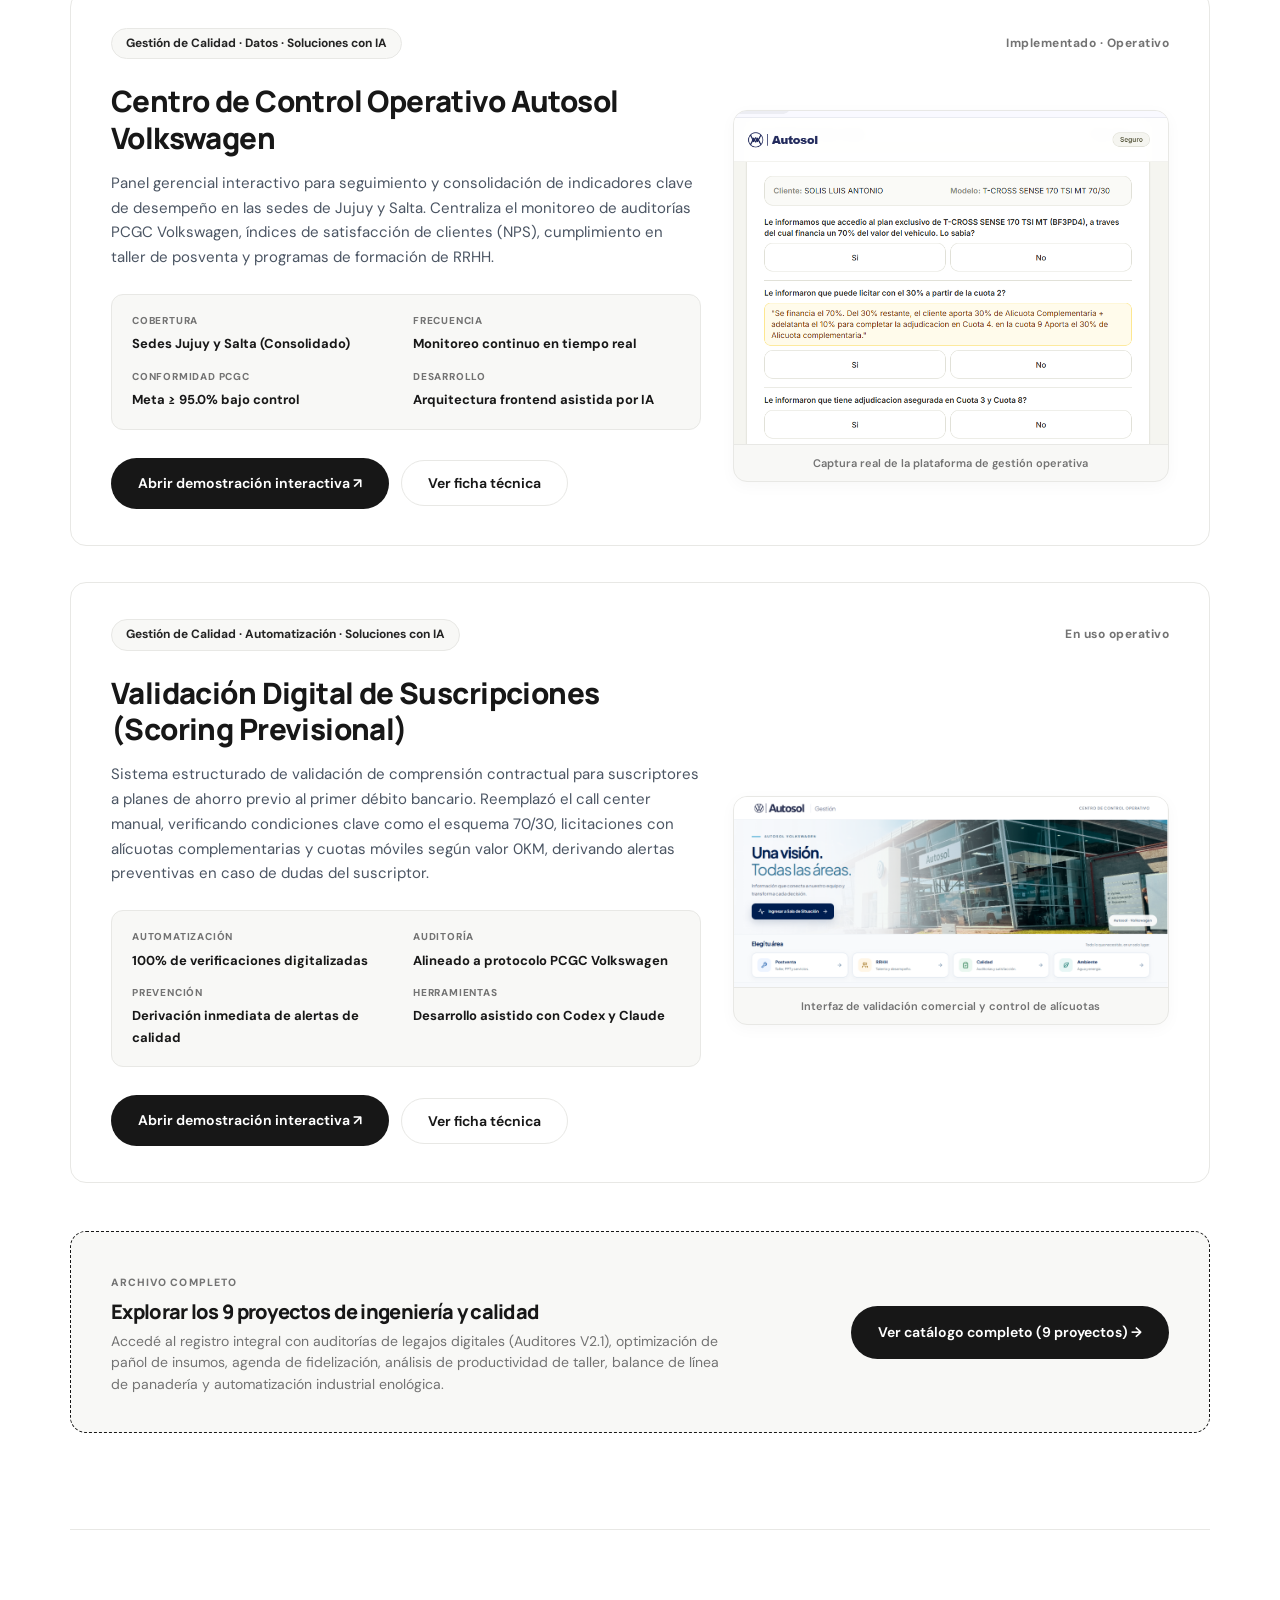
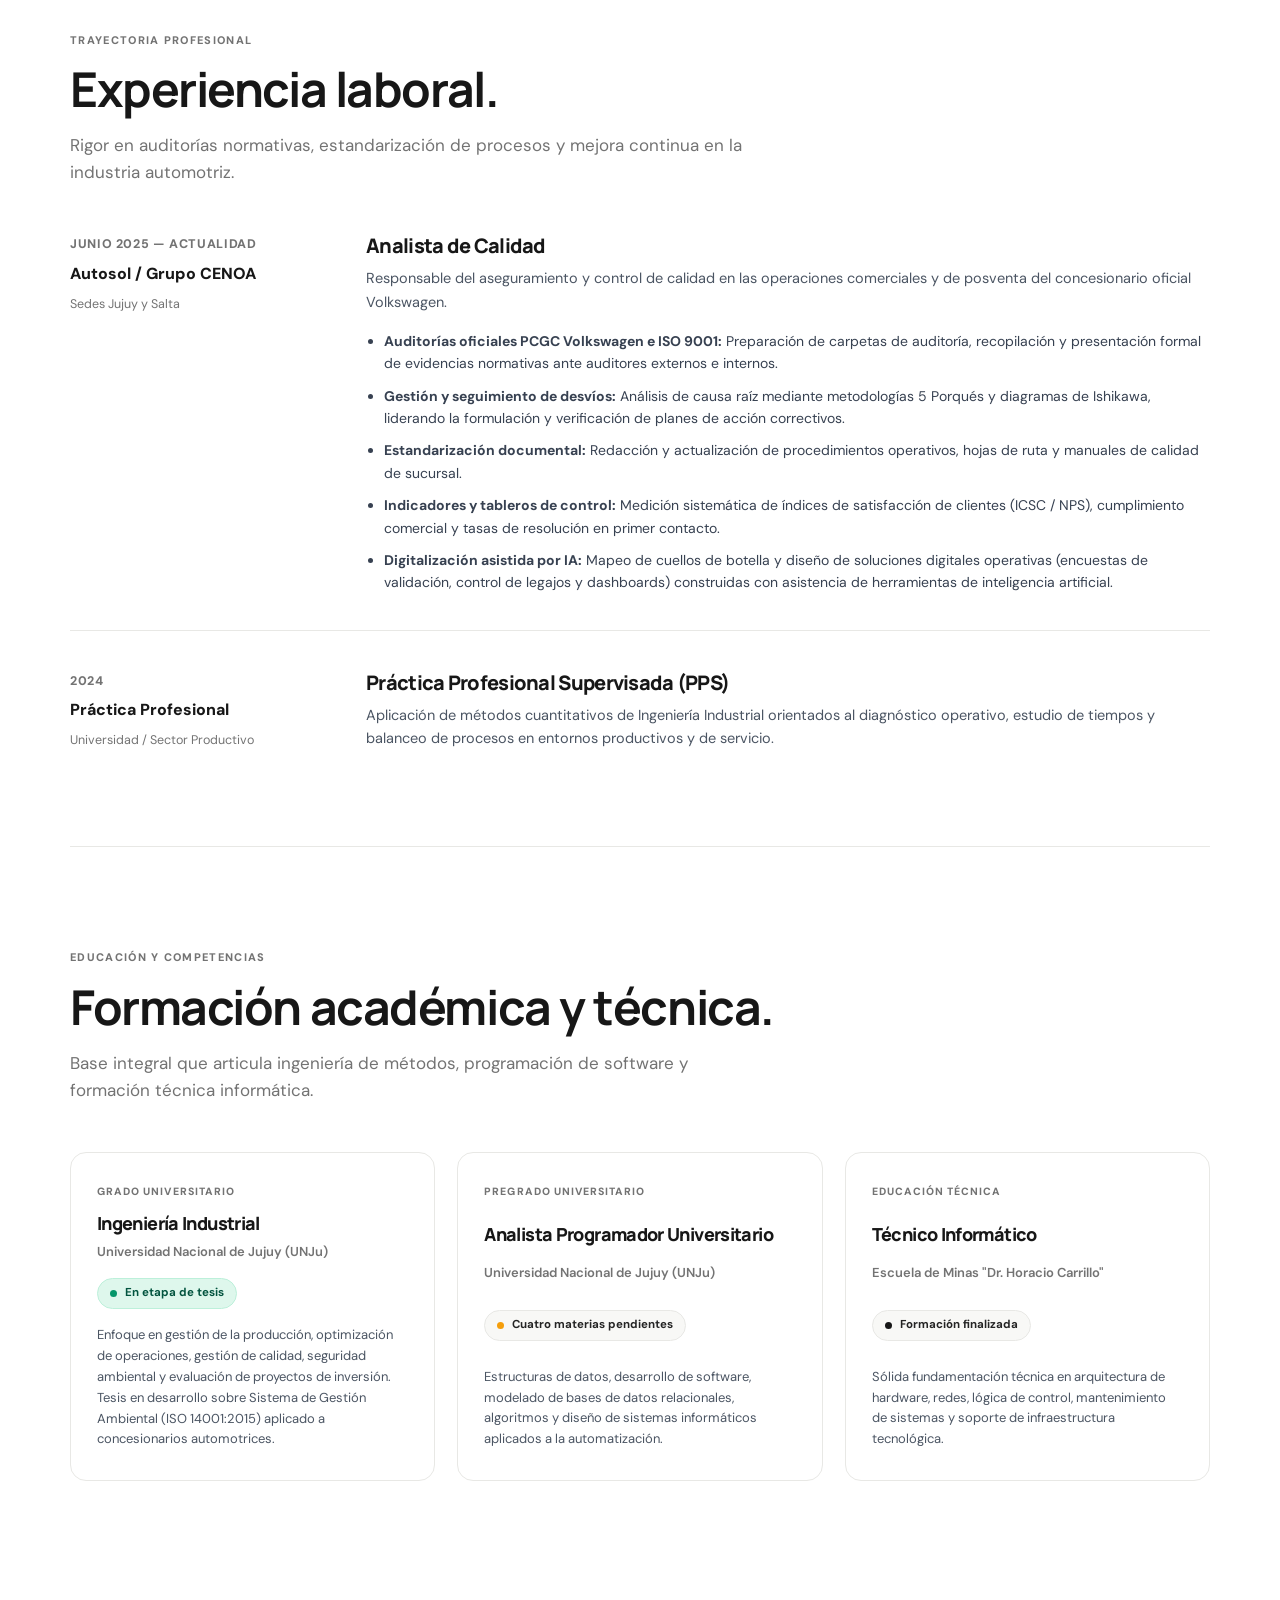
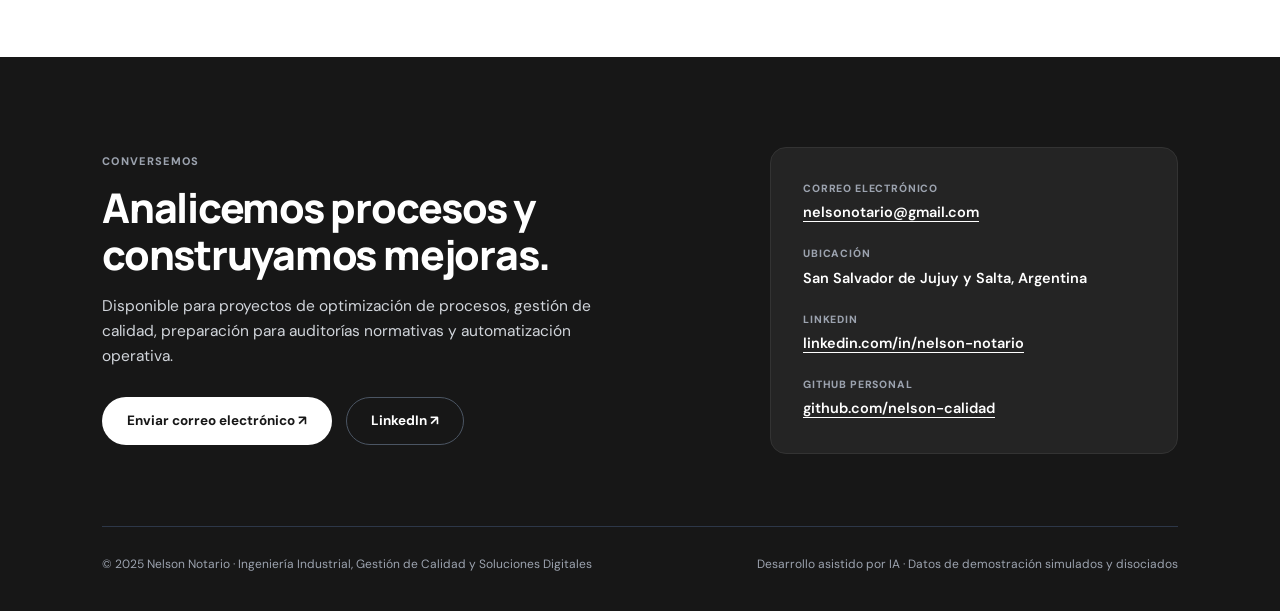
==== commit 32d21323: "feat: complete senior editorial minimalist redesign and faithful UI reconstruction of demos from act" ====
--- a/index.html
+++ b/index.html
@@ -3,7 +3,7 @@
 <head>
   <meta charset="utf-8">
   <meta name="viewport" content="width=device-width, initial-scale=1">
-  <meta name="theme-color" content="#0A0F13">
+  <meta name="theme-color" content="#171717">
   <meta name="description" content="Nelson Notario — Portafolio profesional. Ingeniería Industrial, gestión de calidad y automatización de procesos mediante herramientas de IA.">
   <meta name="author" content="Nelson Notario">
   <meta property="og:title" content="Nelson Notario — Ingeniería, Calidad y Soluciones Digitales">
@@ -29,8 +29,8 @@
       </button>
 
       <nav id="links">
-        <a href="#inicio">Inicio</a>
         <a href="#proyectos">Proyectos</a>
+        <a href="proyectos.html">Archivo (9)</a>
         <a href="#experiencia">Trayectoria</a>
         <a href="#formacion">Formación</a>
         <a href="#contacto" class="nav-cta">Contacto ↗</a>
@@ -39,263 +39,376 @@
   </header>
 
   <main id="contenido">
-    <!-- HERO SECTION (Tight, Monumental & Visual) -->
+    <!-- SECTION 1: HERO / PRESENTACIÓN -->
     <section id="inicio" class="wrap hero">
-      <div class="hero-grid">
-        <div class="hero-content">
-          <div class="eyebrow-pill">
-            <span class="pulse-dot"></span>
-            <span>DISPONIBLE PARA PROYECTOS · JUJUY Y SALTA</span>
-          </div>
-
-          <h1>
-            Ingeniería, calidad<br>y <span class="text-gradient">soluciones digitales.</span>
-          </h1>
-
-          <div class="hero-punchline">
-            “Analizo procesos, diseño mejoras y construyo soluciones digitales mediante <strong>automatización e inteligencia artificial</strong>.”
-          </div>
-
-          <p class="hero-lead">
-            Estudiante avanzado de <strong>Ingeniería Industrial</strong> y <strong>Analista de Calidad</strong> en Autosol (Grupo CENOA). Articulo rigor de procesos, auditorías PCGC Volkswagen / ISO y desarrollo ágil asistido por IA para eliminar cuellos de botella operativos.
+      <div class="hero-content" style="max-width: 860px;">
+        <div class="eyebrow-pill">
+          <span class="pulse-dot"></span>
+          <span>INGENIERÍA INDUSTRIAL · GESTIÓN DE CALIDAD · AUTOMATIZACIÓN E IA</span>
+        </div>
+
+        <h1>
+          Ingeniería, calidad<br>y soluciones digitales.
+        </h1>
+
+        <div class="hero-punchline">
+          “Analizo procesos, diseño mejoras y construyo soluciones digitales mediante <strong>automatización y herramientas de inteligencia artificial</strong>.”
+        </div>
+
+        <p class="hero-lead">
+          Estudiante avanzado de <strong>Ingeniería Industrial</strong> (en etapa de tesis) y <strong>Analista de Calidad</strong> en Autosol (Grupo CENOA). Articulo rigor de procesos industriales, auditorías PCGC Volkswagen / ISO 9001 y desarrollo de soluciones digitales asistido por inteligencia artificial para resolver problemas operativos reales.
+        </p>
+
+        <div class="actions">
+          <a class="btn primary" href="#proyectos">
+            Explorar proyectos destacados ↓
+          </a>
+          <a class="btn secondary" href="#experiencia">
+            Conocer trayectoria
+          </a>
+          <a class="btn ghost" href="#contacto">
+            Contacto directo
+          </a>
+        </div>
+      </div>
+    </section>
+
+    <!-- SECTION 2: PROYECTOS DESTACADOS (SOLO 3 CASOS MONUMENTALES) -->
+    <section id="proyectos" class="wrap section-editorial">
+      <div class="section-header-editorial">
+        <span class="section-tag-editorial">CASOS SELECCIONADOS</span>
+        <h2>Proyectos destacados.</h2>
+        <p class="section-lead-editorial">
+          Tres iniciativas emblemáticas donde la ingeniería de métodos, el rigor normativo y las soluciones digitales asistidas por IA generan impacto operativo cuantificable.
+        </p>
+      </div>
+
+      <div class="featured-cases-stack">
+
+        <!-- CASO 1: TESIS ISO 14001:2015 -->
+        <article class="case-card-monumental" id="caso-tesis">
+          <div class="case-header-row">
+            <span class="pill-category">Ingeniería Industrial · Sustentabilidad · UNJu</span>
+            <span class="badge-status-clean">Tesis en etapa final</span>
+          </div>
+
+          <div class="case-grid-content">
+            <div class="case-main-info">
+              <h3 class="case-title">Diagnóstico Operativo y Gestión Ambiental (ISO 14001:2015)</h3>
+              <p class="case-desc">
+                Propuesta metodológica para la estructuración integral de un Sistema de Gestión Ambiental en operaciones automotrices oficiales de Autosol Jujuy. Incluye mapeo de procesos de posventa, matriz de aspectos e impactos ambientales, estandarización del tratamiento de residuos peligrosos (aceites y baterías) y optimización en el uso de recursos hídricos y energéticos.
+              </p>
+
+              <div class="case-points-grid">
+                <div class="point-box">
+                  <span class="point-label">ALCANCE TÉCNICO</span>
+                  <span class="point-value">100% procesos de taller y concesionario</span>
+                </div>
+                <div class="point-box">
+                  <span class="point-label">HERRAMIENTA CLAVE</span>
+                  <span class="point-value">Matriz de significancia de aspectos ambientales</span>
+                </div>
+                <div class="point-box">
+                  <span class="point-label">APLICACIÓN</span>
+                  <span class="point-value">Tesis UNJu aplicada a operaciones reales</span>
+                </div>
+                <div class="point-box">
+                  <span class="point-label">BENEFICIO</span>
+                  <span class="point-value">Cumplimiento normativo y reducción de riesgos</span>
+                </div>
+              </div>
+
+              <div class="case-actions-row">
+                <button type="button" class="btn primary btn-open-modal" data-id="tesis">
+                  Ver caso de estudio técnico ↗
+                </button>
+              </div>
+            </div>
+          </div>
+        </article>
+
+        <!-- CASO 2: CENTRO DE CONTROL OPERATIVO AUTOSOL -->
+        <article class="case-card-monumental" id="caso-tablero">
+          <div class="case-header-row">
+            <span class="pill-category">Gestión de Calidad · Datos · Soluciones con IA</span>
+            <span class="badge-status-clean">Implementado · Operativo</span>
+          </div>
+
+          <div class="case-grid-content with-preview">
+            <div class="case-main-info">
+              <h3 class="case-title">Centro de Control Operativo Autosol Volkswagen</h3>
+              <p class="case-desc">
+                Panel gerencial interactivo para seguimiento y consolidación de indicadores clave de desempeño en las sedes de Jujuy y Salta. Centraliza el monitoreo de auditorías PCGC Volkswagen, índices de satisfacción de clientes (NPS), cumplimiento en taller de posventa y programas de formación de RRHH.
+              </p>
+
+              <div class="case-points-grid">
+                <div class="point-box">
+                  <span class="point-label">COBERTURA</span>
+                  <span class="point-value">Sedes Jujuy y Salta (Consolidado)</span>
+                </div>
+                <div class="point-box">
+                  <span class="point-label">FRECUENCIA</span>
+                  <span class="point-value">Monitoreo continuo en tiempo real</span>
+                </div>
+                <div class="point-box">
+                  <span class="point-label">CONFORMIDAD PCGC</span>
+                  <span class="point-value">Meta ≥ 95.0% bajo control</span>
+                </div>
+                <div class="point-box">
+                  <span class="point-label">DESARROLLO</span>
+                  <span class="point-value">Arquitectura frontend asistida por IA</span>
+                </div>
+              </div>
+
+              <div class="case-actions-row">
+                <a href="demos/tablero.html" class="btn primary">
+                  Abrir demostración interactiva ↗
+                </a>
+                <button type="button" class="btn secondary btn-open-modal" data-id="tablero">
+                  Ver ficha técnica
+                </button>
+              </div>
+            </div>
+
+            <div class="case-visual-preview">
+              <img src="demos/assets/centro-control-hero.png" alt="Vista previa del Centro de Control Operativo Autosol Volkswagen" class="preview-img" loading="lazy">
+              <span class="preview-caption">Captura real de la plataforma de gestión operativa</span>
+            </div>
+          </div>
+        </article>
+
+        <!-- CASO 3: VALIDACIÓN DIGITAL DE SUSCRIPCIONES (SCORING) -->
+        <article class="case-card-monumental" id="caso-scoring">
+          <div class="case-header-row">
+            <span class="pill-category">Gestión de Calidad · Automatización · Soluciones con IA</span>
+            <span class="badge-status-clean">En uso operativo</span>
+          </div>
+
+          <div class="case-grid-content with-preview">
+            <div class="case-main-info">
+              <h3 class="case-title">Validación Digital de Suscripciones (Scoring Previsional)</h3>
+              <p class="case-desc">
+                Sistema estructurado de validación de comprensión contractual para suscriptores a planes de ahorro previo al primer débito bancario. Reemplazó el call center manual, verificando condiciones clave como el esquema 70/30, licitaciones con alícuotas complementarias y cuotas móviles según valor 0KM, derivando alertas preventivas en caso de dudas del suscriptor.
+              </p>
+
+              <div class="case-points-grid">
+                <div class="point-box">
+                  <span class="point-label">AUTOMATIZACIÓN</span>
+                  <span class="point-value">100% de verificaciones digitalizadas</span>
+                </div>
+                <div class="point-box">
+                  <span class="point-label">AUDITORÍA</span>
+                  <span class="point-value">Alineado a protocolo PCGC Volkswagen</span>
+                </div>
+                <div class="point-box">
+                  <span class="point-label">PREVENCIÓN</span>
+                  <span class="point-value">Derivación inmediata de alertas de calidad</span>
+                </div>
+                <div class="point-box">
+                  <span class="point-label">HERRAMIENTAS</span>
+                  <span class="point-value">Desarrollo asistido con Codex y Claude</span>
+                </div>
+              </div>
+
+              <div class="case-actions-row">
+                <a href="demos/scoring.html" class="btn primary">
+                  Abrir demostración interactiva ↗
+                </a>
+                <button type="button" class="btn secondary btn-open-modal" data-id="scoring">
+                  Ver ficha técnica
+                </button>
+              </div>
+            </div>
+
+            <div class="case-visual-preview">
+              <img src="demos/assets/scoring-preview.png" alt="Vista previa de la validación de suscripción digital" class="preview-img" loading="lazy">
+              <span class="preview-caption">Interfaz de validación comercial y control de alícuotas</span>
+            </div>
+          </div>
+        </article>
+
+      </div>
+
+      <!-- BANNER ACCESO AL ARCHIVO COMPLETO DE PROYECTOS -->
+      <div class="archive-callout-card">
+        <div class="callout-content">
+          <span class="callout-pill">ARCHIVO COMPLETO</span>
+          <h3>Explorar los 9 proyectos de ingeniería y calidad</h3>
+          <p>
+            Accedé al registro integral con auditorías de legajos digitales (Auditores V2.1), optimización de pañol de insumos, agenda de fidelización, análisis de productividad de taller, balance de línea de panadería y automatización industrial enológica.
           </p>
-
-          <div class="actions">
-            <a class="btn primary" href="#proyectos">
-              Ver proyectos destacados <span aria-hidden="true">↗</span>
-            </a>
-            <a class="btn secondary" href="#experiencia">
-              Trayectoria profesional
-            </a>
-            <a class="btn ghost" href="#contacto">
-              Contacto directo
-            </a>
-          </div>
-        </div>
-
-        <!-- 3D Process Engine Canvas -->
-        <div class="hero-stage" id="stage3d">
-          <canvas id="canvas3d"></canvas>
-          
-          <div class="hud-badge top-left">
-            <span>AUDITORÍAS OFICIALES</span>
-            <strong>PCGC VW & ISO 9001</strong>
-          </div>
-
-          <div class="hud-badge bottom-right">
-            <span>AUTOMATIZACIÓN CON IA</span>
-            <strong>+320 Validaciones / Mes</strong>
-          </div>
-
-          <div class="stage-hint">
-            Interactuá arrastrando el modelo 3D ⟳
-          </div>
+        </div>
+        <div class="callout-action">
+          <a href="proyectos.html" class="btn primary large-btn">
+            Ver catálogo completo (9 proyectos) →
+          </a>
         </div>
       </div>
     </section>
 
-    <!-- METRICS RIBBON (Bold High-Contrast Band) -->
-    <section class="metrics-ribbon" aria-label="Métricas destacadas">
+    <!-- SECTION 3: EXPERIENCIA LABORAL -->
+    <section id="experiencia" class="wrap section-editorial">
+      <div class="section-header-editorial">
+        <span class="section-tag-editorial">TRAYECTORIA PROFESIONAL</span>
+        <h2>Experiencia laboral.</h2>
+        <p class="section-lead-editorial">
+          Rigor en auditorías normativas, estandarización de procesos y mejora continua en la industria automotriz.
+        </p>
+      </div>
+
+      <div class="timeline-stack">
+        <!-- ROL 1: AUTOSOL / CENOA -->
+        <div class="timeline-item">
+          <div class="timeline-left">
+            <span class="timeline-date">Junio 2025 — Actualidad</span>
+            <span class="timeline-company">Autosol / Grupo CENOA</span>
+            <span class="timeline-loc">Sedes Jujuy y Salta</span>
+          </div>
+          <div class="timeline-right">
+            <h3 class="role-title">Analista de Calidad</h3>
+            <p class="role-summary">
+              Responsable del aseguramiento y control de calidad en las operaciones comerciales y de posventa del concesionario oficial Volkswagen.
+            </p>
+            <ul class="role-bullets">
+              <li><strong>Auditorías oficiales PCGC Volkswagen e ISO 9001:</strong> Preparación de carpetas de auditoría, recopilación y presentación formal de evidencias normativas ante auditores externos e internos.</li>
+              <li><strong>Gestión y seguimiento de desvíos:</strong> Análisis de causa raíz mediante metodologías 5 Porqués y diagramas de Ishikawa, liderando la formulación y verificación de planes de acción correctivos.</li>
+              <li><strong>Estandarización documental:</strong> Redacción y actualización de procedimientos operativos, hojas de ruta y manuales de calidad de sucursal.</li>
+              <li><strong>Indicadores y tableros de control:</strong> Medición sistemática de índices de satisfacción de clientes (ICSC / NPS), cumplimiento comercial y tasas de resolución en primer contacto.</li>
+              <li><strong>Digitalización asistida por IA:</strong> Mapeo de cuellos de botella y diseño de soluciones digitales operativas (encuestas de validación, control de legajos y dashboards) construidas con asistencia de herramientas de inteligencia artificial.</li>
+            </ul>
+          </div>
+        </div>
+
+        <!-- ROL 2: PPS -->
+        <div class="timeline-item">
+          <div class="timeline-left">
+            <span class="timeline-date">2024</span>
+            <span class="timeline-company">Práctica Profesional</span>
+            <span class="timeline-loc">Universidad / Sector Productivo</span>
+          </div>
+          <div class="timeline-right">
+            <h3 class="role-title">Práctica Profesional Supervisada (PPS)</h3>
+            <p class="role-summary">
+              Aplicación de métodos cuantitativos de Ingeniería Industrial orientados al diagnóstico operativo, estudio de tiempos y balanceo de procesos en entornos productivos y de servicio.
+            </p>
+          </div>
+        </div>
+      </div>
+    </section>
+
+    <!-- SECTION 4: FORMACIÓN ACADÉMICA Y TÉCNICA -->
+    <section id="formacion" class="wrap section-editorial">
+      <div class="section-header-editorial">
+        <span class="section-tag-editorial">EDUCACIÓN Y COMPETENCIAS</span>
+        <h2>Formación académica y técnica.</h2>
+        <p class="section-lead-editorial">
+          Base integral que articula ingeniería de métodos, programación de software y formación técnica informática.
+        </p>
+      </div>
+
+      <div class="academic-cards-grid">
+        <!-- 1. INGENIERÍA INDUSTRIAL -->
+        <div class="academic-card">
+          <span class="degree-tag">GRADO UNIVERSITARIO</span>
+          <h3 class="degree-title">Ingeniería Industrial</h3>
+          <span class="degree-school">Universidad Nacional de Jujuy (UNJu)</span>
+          <div class="degree-status highlight">
+            <span class="dot-status"></span>
+            <strong>En etapa de tesis</strong>
+          </div>
+          <p class="degree-desc">
+            Enfoque en gestión de la producción, optimización de operaciones, gestión de calidad, seguridad ambiental y evaluación de proyectos de inversión. Tesis en desarrollo sobre Sistema de Gestión Ambiental (ISO 14001:2015) aplicado a concesionarios automotrices.
+          </p>
+        </div>
+
+        <!-- 2. ANALISTA PROGRAMADOR UNIVERSITARIO -->
+        <div class="academic-card">
+          <span class="degree-tag">PREGRADO UNIVERSITARIO</span>
+          <h3 class="degree-title">Analista Programador Universitario</h3>
+          <span class="degree-school">Universidad Nacional de Jujuy (UNJu)</span>
+          <div class="degree-status">
+            <span class="dot-status dot-neutral"></span>
+            <strong>Cuatro materias pendientes</strong>
+          </div>
+          <p class="degree-desc">
+            Estructuras de datos, desarrollo de software, modelado de bases de datos relacionales, algoritmos y diseño de sistemas informáticos aplicados a la automatización.
+          </p>
+        </div>
+
+        <!-- 3. TÉCNICO INFORMÁTICO -->
+        <div class="academic-card">
+          <span class="degree-tag">EDUCACIÓN TÉCNICA</span>
+          <h3 class="degree-title">Técnico Informático</h3>
+          <span class="degree-school">Escuela de Minas "Dr. Horacio Carrillo"</span>
+          <div class="degree-status">
+            <span class="dot-status dot-completed"></span>
+            <strong>Formación finalizada</strong>
+          </div>
+          <p class="degree-desc">
+            Sólida fundamentación técnica en arquitectura de hardware, redes, lógica de control, mantenimiento de sistemas y soporte de infraestructura tecnológica.
+          </p>
+        </div>
+      </div>
+    </section>
+
+    <!-- SECTION 5: CONTACTO -->
+    <section id="contacto" class="contact-section-editorial">
       <div class="wrap">
-        <div class="metrics-grid">
-          <div class="metric-item highlight">
-            <strong>100%</strong>
-            <p>Validaciones de Scoring digitalizadas (Planes de ahorro)</p>
-          </div>
-          <div class="metric-item">
-            <strong>PCGC & ISO</strong>
-            <p>Auditorías oficiales Volkswagen e ISO 9001 gestionadas</p>
-          </div>
-          <div class="metric-item">
-            <strong>6+</strong>
-            <p>Herramientas de software construidas con asistencia de IA</p>
-          </div>
-          <div class="metric-item">
-            <strong>UNJu</strong>
-            <p>Tesis de Ingeniería Industrial en gestión ambiental (ISO 14001)</p>
-          </div>
-        </div>
-      </div>
-    </section>
-
-    <!-- PROYECTOS BENTO GRID (Immediate Impact, No Long Preambles) -->
-    <section id="proyectos" class="section subtle">
-      <div class="wrap">
-        <div class="section-header">
-          <div>
-            <span class="eyebrow-pill">PORTAFOLIO DE CASOS REALES</span>
-            <h2>Soluciones y desarrollos.</h2>
-          </div>
-          <p class="section-intro">
-            Selección de casos aplicados a operaciones reales y proyectos de ingeniería. Podés explorar cada caso y probar demostraciones interactivas con datos ficticios.
-          </p>
-        </div>
-
-        <div class="filters" role="group" aria-label="Filtrar proyectos por categoría">
-          <button class="filter active" data-filter="todos">Todos los casos</button>
-          <button class="filter" data-filter="calidad">Gestión de Calidad</button>
-          <button class="filter" data-filter="automatizacion">Automatización con IA</button>
-          <button class="filter" data-filter="ingenieria">Ingeniería Industrial</button>
-        </div>
-
-        <div id="projects" class="bento-grid" aria-live="polite"></div>
-      </div>
-    </section>
-
-    <!-- EXPERIENCIA SECTION -->
-    <section id="experiencia" class="section">
-      <div class="wrap">
-        <span class="eyebrow-pill">TRAYECTORIA LABORAL</span>
-        <h2>Experiencia profesional.</h2>
-        <p class="muted" style="max-width: 680px; margin-bottom: 40px;">
-          Gestión activa en el sector automotriz y concesionarios oficiales, integrando auditorías de calidad exigentes con iniciativas de digitalización.
-        </p>
-
-        <div class="experience-list">
-          <article class="experience-item">
-            <div class="job-meta">
-              <div class="job-date">Junio 2025 — Actualidad</div>
-              <div class="job-company">Autosol · Grupo CENOA</div>
-              <div class="job-location">Sedes Jujuy y Salta</div>
-              <span class="job-badge">Gestión en curso</span>
-            </div>
-
-            <div class="job-content">
-              <h3>Analista de Calidad</h3>
-              <p>
-                Responsable del aseguramiento y mejora continua de los procesos en las operaciones comerciales y de posventa para las sedes de Jujuy y Salta. Gestión activa de normativas y estándares internacionales y corporativos:
-              </p>
-              
-              <ul class="bullets-list">
-                <li><strong>Auditorías PCGC Volkswagen:</strong> Preparación documental exhaustiva, defensa presencial de procesos y seguimiento de requerimientos de marca.</li>
-                <li><strong>Auditorías ISO 9001 e internas:</strong> Relevamiento de procesos, presentación de evidencias objetivas y mantenimiento del sistema de gestión.</li>
-                <li><strong>Hallazgos y causa raíz:</strong> Aplicación de metodologías causales (5 Porqués, Ishikawa) y diseño de planes de acción correctiva.</li>
-                <li><strong>Procedimientos e indicadores:</strong> Elaboración y actualización de procedimientos normalizados y seguimiento de KPIs clave de gestión.</li>
-                <li><strong>Automatización y soluciones digitales:</strong> Identificación de ineficiencias y desarrollo de herramientas asistidas por IA para control de suscripciones, gestión de insumos y auditoría documental.</li>
-              </ul>
-            </div>
-          </article>
-
-          <article class="experience-item">
-            <div class="job-meta">
-              <div class="job-date">2024</div>
-              <div class="job-company">Autosol · Grupo CENOA</div>
-              <div class="job-location">Jujuy, Argentina</div>
-              <span class="job-badge">Práctica Supervisada</span>
-            </div>
-
-            <div class="job-content">
-              <h3>Práctica Profesional Supervisada (PPS)</h3>
-              <p>
-                Desarrollo de relevamiento operativo en planta comercial y posventa, estandarización documental, diagramación de flujogramas y mapas de procesos, participando activamente en proyectos de reingeniería de procesos internos.
-              </p>
-            </div>
-          </article>
-        </div>
-      </div>
-    </section>
-
-    <!-- FORMACIÓN SECTION -->
-    <section id="formacion" class="section subtle">
-      <div class="wrap">
-        <span class="eyebrow-pill">PERFIL ACADÉMICO</span>
-        <h2>Formación técnica y de grado.</h2>
-        <p class="muted" style="max-width: 680px; margin-bottom: 40px;">
-          Presentación transparente del avance formativo, integrando ciencias de la ingeniería, informática y gestión.
-        </p>
-
-        <div class="education-grid">
-          <article class="education-card">
-            <span class="education-status">En curso · Etapa de tesis</span>
-            <h3>Ingeniería Industrial</h3>
-            <p class="education-institution">Universidad Nacional de Jujuy (UNJu)</p>
-            <p class="education-note">
-              Formación integral en gestión de operaciones, formulación de proyectos, optimización de recursos y sistemas de gestión ambiental. Tesis en desarrollo sobre ISO 14001:2015.
+        <div class="contact-grid-editorial">
+          <div class="contact-info-col">
+            <span class="contact-eyebrow">CONVERSEMOS</span>
+            <h2 class="contact-headline">Analicemos procesos y construyamos mejoras.</h2>
+            <p class="contact-lead">
+              Disponible para proyectos de optimización de procesos, gestión de calidad, preparación para auditorías normativas y automatización operativa.
             </p>
-          </article>
-
-          <article class="education-card">
-            <span class="education-status">En curso · 4 materias pendientes</span>
-            <h3>Analista Programador Universitario</h3>
-            <p class="education-institution">Universidad Nacional de Jujuy (UNJu)</p>
-            <p class="education-note">
-              Fundamentos de algoritmia, estructuras de datos, programación orientada a objetos, bases de datos y arquitectura de sistemas de software.
-            </p>
-          </article>
-
-          <article class="education-card">
-            <span class="education-status">Formación finalizada</span>
-            <h3>Técnico Informático</h3>
-            <p class="education-institution">Escuela de Minas “Dr. Horacio Carrillo”</p>
-            <p class="education-note">
-              Sólida base secundaria técnica en lógica de programación, mantenimiento de hardware, redes y soporte a sistemas informáticos.
-            </p>
-          </article>
-        </div>
-      </div>
-    </section>
-
-    <!-- CONTACTO SECTION (High Contrast Midnight Finale) -->
-    <section id="contacto" class="section dark">
-      <div class="wrap contact-wrap">
-        <div>
-          <div class="eyebrow-pill">
-            <span class="pulse-dot"></span>
-            <span>CONTACTO PROFESIONAL</span>
-          </div>
-          <h2>Conversemos sobre procesos y oportunidades.</h2>
-          <p class="contact-lead">
-            Interesado en proyectos y desafíos vinculados a optimización de procesos, aseguramiento de la calidad, auditorías y desarrollo de soluciones operativas con inteligencia artificial.
-          </p>
-          <div class="actions">
-            <a class="btn primary" href="mailto:nelson.notario15@gmail.com" style="background: #FFFFFF; color: #0A0F13;">
-              Enviar correo electrónico <span aria-hidden="true">↗</span>
-            </a>
-            <a class="btn secondary" href="https://github.com/nelson-calidad/cv" target="_blank" rel="noopener noreferrer" style="background: transparent; color: #FFFFFF; border-color: rgba(255,255,255,0.25);">
-              Repositorio en GitHub ↗
-            </a>
-          </div>
-        </div>
-
-        <div class="contact-channels">
-          <div class="channel-item">
-            <span class="channel-label">Correo electrónico</span>
-            <a class="channel-value" href="mailto:nelson.notario15@gmail.com">nelson.notario15@gmail.com</a>
-          </div>
-          <div class="channel-item">
-            <span class="channel-label">GitHub Principal</span>
-            <a class="channel-value" href="https://github.com/nelson-calidad" target="_blank" rel="noopener noreferrer">@nelson-calidad</a>
-          </div>
-          <div class="channel-item">
-            <span class="channel-label">GitHub Operativo</span>
-            <a class="channel-value" href="https://github.com/nelsoncalidad15-ops" target="_blank" rel="noopener noreferrer">@nelsoncalidad15-ops</a>
-          </div>
-          <div class="channel-item">
-            <span class="channel-label">Ubicación</span>
-            <span class="channel-value" style="text-decoration:none">Jujuy y Salta, Argentina</span>
-          </div>
-          <div class="channel-item">
-            <span class="channel-label">Disponibilidad</span>
-            <span class="channel-value" style="text-decoration:none">Liderazgo & Proyectos</span>
-          </div>
+            <div class="contact-buttons-row">
+              <a href="mailto:nelsonotario@gmail.com" class="btn primary-light">
+                Enviar correo electrónico ↗
+              </a>
+              <a href="https://linkedin.com" target="_blank" rel="noopener noreferrer" class="btn secondary-light">
+                LinkedIn ↗
+              </a>
+            </div>
+          </div>
+
+          <div class="contact-details-box">
+            <div class="contact-item">
+              <span class="contact-label">CORREO ELECTRÓNICO</span>
+              <a href="mailto:nelsonotario@gmail.com" class="contact-link">nelsonotario@gmail.com</a>
+            </div>
+            <div class="contact-item">
+              <span class="contact-label">UBICACIÓN</span>
+              <span class="contact-value">San Salvador de Jujuy y Salta, Argentina</span>
+            </div>
+            <div class="contact-item">
+              <span class="contact-label">LINKEDIN</span>
+              <a href="https://linkedin.com" target="_blank" rel="noopener noreferrer" class="contact-link">linkedin.com/in/nelson-notario</a>
+            </div>
+            <div class="contact-item">
+              <span class="contact-label">GITHUB PERSONAL</span>
+              <a href="https://github.com/nelson-calidad" target="_blank" rel="noopener noreferrer" class="contact-link">github.com/nelson-calidad</a>
+            </div>
+          </div>
+        </div>
+
+        <div class="footer-editorial">
+          <span>© 2025 Nelson Notario · Ingeniería Industrial, Gestión de Calidad y Soluciones Digitales</span>
+          <span>Desarrollo asistido por IA · Datos de demostración simulados y disociados</span>
         </div>
       </div>
     </section>
   </main>
 
-  <footer>
-    <div class="wrap footer-content">
-      <span>© <span id="year">2026</span> Nelson Notario · Ingeniería Industrial, Calidad y Automatización con IA</span>
-      <span>Diseñado con criterio ejecutivo y alto impacto visual.</span>
+  <!-- MODAL DE DETALLE DE CASO -->
+  <dialog id="projectDialog" aria-labelledby="dialogTitle">
+    <div class="dialog-content">
+      <button class="dialog-close" id="closeDialog" aria-label="Cerrar ventana emergente">✕</button>
+      <div id="detail">
+        <!-- Injected via JS -->
+      </div>
     </div>
-  </footer>
-
-  <!-- MODAL DE DETALLE DE PROYECTO -->
-  <dialog id="projectDialog" aria-labelledby="dialogTitle">
-    <button id="closeDialog" class="close-btn" aria-label="Cerrar ventana de detalle">✕ Cerrar</button>
-    <div id="detail"></div>
   </dialog>
 
-  <script src="app.js" defer></script>
+  <script src="app.js"></script>
 </body>
 </html>
--- a/styles.css
+++ b/styles.css
@@ -1,52 +1,35 @@
-@import url('https://fonts.googleapis.com/css2?family=DM+Sans:ital,wght@0,400;0,500;0,600;0,700;1,400&family=Manrope:wght@500;600;700;800;850&display=swap');
+@import url('https://fonts.googleapis.com/css2?family=DM+Sans:ital,wght@0,400;0,500;0,600;0,700;1,400&family=Manrope:wght@450;500;550;600;650;700;800&display=swap');
 
 /* ==========================================================================
-   DESIGN TOKENS — HIGH-IMPACT BENTO EXECUTIVE (Stark Contrast, Modern, Kinetic)
+   MINIMALISMO EDITORIAL MONOCROMÁTICO — SISTEMA DE DISEÑO
    ========================================================================== */
 :root {
-  /* Surfaces & Canvas */
-  --canvas-light: #FFFFFF;
-  --canvas-subtle: #F8FAFC;
-  --canvas-card: #FFFFFF;
-  --canvas-dark: #0A0F13;
-  --canvas-dark-card: #121A20;
-  --canvas-dark-elevated: #162028;
-
-  /* Hairline Borders */
-  --border-light: #E2E8F0;
-  --border-light-hover: #CBD5E1;
-  --border-dark: rgba(255, 255, 255, 0.12);
-  --border-dark-hover: rgba(255, 255, 255, 0.25);
-
-  /* Typography Colors */
-  --text-dark: #0A0F13;
-  --text-body: #334155;
-  --text-muted: #64748B;
-  --text-light: #FFFFFF;
-  --text-light-muted: #94A3B8;
-
-  /* Brand Accents */
-  --brand-petroleum: #1D5060;
-  --brand-petroleum-hover: #153C48;
-  --brand-petroleum-glow: rgba(29, 80, 96, 0.35);
-  --brand-cyan: #00B4D8;
-  --brand-emerald: #10B981;
-  --brand-amber: #F59E0B;
-
-  /* Fonts */
+  /* Paleta definitiva monocromática */
+  --bg-primary: #FFFFFF;
+  --bg-alt: #F8F8F6;
+  --bg-card: #FFFFFF;
+  --bg-card-hover: #FBFBFA;
+
+  --ink-primary: #171717;
+  --ink-secondary: #242424;
+  --ink-muted: #737373;
+  --ink-light: #A3A3A3;
+
+  --border-subtle: #E8E8E5;
+  --border-strong: #171717;
+
+  /* Tipografías */
   --font-display: 'Manrope', -apple-system, BlinkMacSystemFont, "Segoe UI", Roboto, sans-serif;
   --font-body: 'DM Sans', -apple-system, BlinkMacSystemFont, "Segoe UI", Roboto, sans-serif;
 
-  /* Layout Boundaries */
-  --max-width: 1240px;
-  --radius-card: 18px;
+  /* Espaciado y Dimensiones */
+  --container-max: 1140px;
+  --section-pad: 104px;
+  --radius-sm: 6px;
+  --radius-card: 12px;
   --radius-pill: 9999px;
-  --radius-sm: 8px;
-}
-
-/* ==========================================================================
-   RESET & FOUNDATIONS
-   ========================================================================== */
+}
+
 *, *::before, *::after {
   box-sizing: border-box;
 }
@@ -60,12 +43,11 @@
 
 body {
   margin: 0;
-  background-color: var(--canvas-light);
-  color: var(--text-body);
+  background-color: var(--bg-primary);
+  color: var(--ink-secondary);
   font-family: var(--font-body);
-  font-size: 15.5px;
-  line-height: 1.62;
-  overflow-x: hidden;
+  font-size: 16px;
+  line-height: 1.65;
 }
 
 h1, h2, h3, h4, h5, p {
@@ -74,36 +56,30 @@
 
 h1, h2, h3, h4 {
   font-family: var(--font-display);
-  color: var(--text-dark);
-  line-height: 1.1;
+  color: var(--ink-primary);
+  line-height: 1.15;
+  letter-spacing: -0.035em;
+  font-weight: 700;
+}
+
+h1 {
+  font-size: clamp(2.8rem, 6.2vw, 4.8rem);
   letter-spacing: -0.04em;
-  font-weight: 800;
-}
-
-h1 {
-  font-size: clamp(2.8rem, 5.8vw, 4.6rem);
-  letter-spacing: -0.045em;
-  margin-bottom: 20px;
-}
-
-.text-gradient {
-  background: linear-gradient(135deg, #0A0F13 20%, #1D5060 60%, #00B4D8 100%);
-  -webkit-background-clip: text;
-  -webkit-text-fill-color: transparent;
-  display: inline-block;
+  margin-bottom: 24px;
+  font-weight: 800;
 }
 
 h2 {
-  font-size: clamp(2.1rem, 3.8vw, 3.1rem);
-  letter-spacing: -0.035em;
-  margin-bottom: 14px;
+  font-size: clamp(2rem, 3.8vw, 3rem);
+  letter-spacing: -0.03em;
+  margin-bottom: 16px;
+  font-weight: 700;
 }
 
 h3 {
   font-size: 1.35rem;
-  font-weight: 750;
-  letter-spacing: -0.025em;
-  margin-bottom: 10px;
+  font-weight: 700;
+  margin-bottom: 8px;
 }
 
 p {
@@ -127,15 +103,15 @@
 }
 
 button:focus-visible, a:focus-visible, input:focus-visible, select:focus-visible {
-  outline: 2px solid var(--brand-petroleum);
+  outline: 2px solid var(--ink-primary);
   outline-offset: 3px;
 }
 
 /* ==========================================================================
-   LAYOUT CONTAINERS & UTILITIES
+   ESTRUCTURA & WRAPPER
    ========================================================================== */
 .wrap {
-  max-width: var(--max-width);
+  max-width: var(--container-max);
   margin: 0 auto;
   padding: 0 32px;
 }
@@ -144,8 +120,8 @@
   position: absolute;
   top: -999px;
   left: 20px;
-  background: #000;
-  color: #fff;
+  background: #171717;
+  color: #FFFFFF;
   padding: 12px 20px;
   border-radius: var(--radius-pill);
   z-index: 1000;
@@ -156,53 +132,32 @@
   top: 16px;
 }
 
-.eyebrow-pill {
-  display: inline-flex;
-  align-items: center;
-  gap: 8px;
-  padding: 6px 14px;
-  background: #FFFFFF;
-  border: 1px solid var(--border-light);
-  border-radius: var(--radius-pill);
-  font-size: 11px;
-  font-weight: 750;
+.eyebrow {
+  font-family: var(--font-display);
+  font-size: 11.5px;
+  font-weight: 700;
   letter-spacing: 0.12em;
   text-transform: uppercase;
-  color: var(--brand-petroleum);
-  box-shadow: 0 2px 6px rgba(10, 15, 19, 0.04);
+  color: var(--ink-muted);
   margin-bottom: 20px;
-}
-
-.pulse-dot {
-  width: 7px;
-  height: 7px;
-  border-radius: 50%;
-  background-color: var(--brand-emerald);
-  box-shadow: 0 0 0 3px rgba(16, 185, 129, 0.2);
-  animation: pulseAnimation 2s infinite;
-}
-
-@keyframes pulseAnimation {
-  0% { box-shadow: 0 0 0 0 rgba(16, 185, 129, 0.5); }
-  70% { box-shadow: 0 0 0 6px rgba(16, 185, 129, 0); }
-  100% { box-shadow: 0 0 0 0 rgba(16, 185, 129, 0); }
+  display: block;
 }
 
 .muted {
-  color: var(--text-muted);
+  color: var(--ink-muted);
 }
 
 /* ==========================================================================
-   NAVIGATION
+   HEADER & NAVEGACIÓN LIMPIA
    ========================================================================== */
 .header {
   position: sticky;
   top: 0;
   z-index: 100;
-  background: rgba(255, 255, 255, 0.88);
-  backdrop-filter: blur(20px);
-  -webkit-backdrop-filter: blur(20px);
-  border-bottom: 1px solid var(--border-light);
+  background: rgba(255, 255, 255, 0.94);
+  backdrop-filter: blur(14px);
+  -webkit-backdrop-filter: blur(14px);
+  border-bottom: 1px solid var(--border-subtle);
   transition: all 0.2s ease;
 }
 
@@ -219,134 +174,132 @@
   align-items: center;
   gap: 12px;
   font-family: var(--font-display);
-  font-weight: 850;
-  font-size: 15px;
+  font-weight: 800;
+  font-size: 16px;
   letter-spacing: -0.02em;
-  color: var(--text-dark);
-}
-
-.brand-badge {
-  background: #0A0F13;
-  color: #FFFFFF;
-  font-size: 11px;
-  font-weight: 850;
-  padding: 5px 9px;
-  border-radius: 6px;
-  letter-spacing: 0.05em;
-}
-
-.brand-desc {
-  font-size: 12px;
+  color: var(--ink-primary);
+}
+
+.brand-dot {
+  width: 8px;
+  height: 8px;
+  border-radius: 50%;
+  background-color: var(--ink-primary);
+}
+
+.brand-subtitle {
+  font-size: 13px;
   font-weight: 500;
-  color: var(--text-muted);
-  border-left: 1px solid var(--border-light);
+  color: var(--ink-muted);
+  border-left: 1px solid var(--border-subtle);
   padding-left: 12px;
+  letter-spacing: normal;
 }
 
 .nav nav {
   display: flex;
   align-items: center;
-  gap: 6px;
+  gap: 8px;
 }
 
 .nav nav a {
   font-size: 14px;
-  font-weight: 600;
-  color: var(--text-muted);
+  font-weight: 550;
+  color: var(--ink-muted);
   padding: 8px 16px;
   border-radius: var(--radius-pill);
   transition: all 0.16s ease;
 }
 
 .nav nav a:hover {
-  color: var(--text-dark);
-  background: var(--canvas-subtle);
+  color: var(--ink-primary);
+  background: var(--bg-alt);
 }
 
 .nav-cta {
-  display: inline-flex;
-  align-items: center;
-  gap: 6px;
-  font-size: 13.5px;
-  font-weight: 750;
+  font-size: 13.5px !important;
+  font-weight: 650 !important;
   color: #FFFFFF !important;
-  background: #0A0F13 !important;
-  padding: 8px 20px !important;
+  background: #171717 !important;
+  padding: 8px 18px !important;
   border-radius: var(--radius-pill);
   margin-left: 8px;
-  transition: all 0.16s ease !important;
-  box-shadow: 0 4px 12px rgba(10, 15, 19, 0.15);
+  transition: opacity 0.16s ease !important;
 }
 
 .nav-cta:hover {
-  background: var(--brand-petroleum) !important;
-  transform: translateY(-1px);
+  opacity: 0.85;
 }
 
 .menu {
   display: none;
-  background: #FFFFFF;
-  border: 1px solid var(--border-light);
+  background: transparent;
+  border: 1px solid var(--border-subtle);
   border-radius: var(--radius-pill);
   padding: 8px 16px;
   font-size: 13px;
-  font-weight: 700;
-  color: var(--text-dark);
+  font-weight: 600;
+  color: var(--ink-primary);
 }
 
 /* ==========================================================================
-   HERO SECTION — BALANCED, AIRY & IMPACTFUL
+   HERO EDITORIAL
    ========================================================================== */
 .hero {
-  padding-top: 64px;
-  padding-bottom: 56px;
-  position: relative;
-}
-
-.hero-grid {
-  display: grid;
-  grid-template-columns: 1.15fr 0.85fr;
-  gap: 48px;
-  align-items: stretch;
-}
-
-.hero-content {
-  display: flex;
-  flex-direction: column;
-  justify-content: center;
-}
-
-.hero-punchline {
-  font-size: clamp(1.15rem, 1.8vw, 1.4rem);
-  font-weight: 600;
-  color: var(--text-dark);
+  padding-top: 104px;
+  padding-bottom: 96px;
+}
+
+.hero-box {
+  max-width: 920px;
+}
+
+.hero-identity {
+  font-size: 13px;
+  font-weight: 700;
+  letter-spacing: 0.14em;
+  text-transform: uppercase;
+  color: var(--ink-muted);
+  margin-bottom: 24px;
+  display: flex;
+  align-items: center;
+  gap: 10px;
+}
+
+.hero-identity span {
+  color: var(--ink-primary);
+}
+
+.hero h1 {
+  margin-bottom: 28px;
+}
+
+.hero-statement {
+  font-size: clamp(1.2rem, 2.1vw, 1.55rem);
   line-height: 1.5;
-  margin-bottom: 24px;
-  border-left: 3px solid var(--brand-petroleum);
-  padding-left: 18px;
-}
-
-.hero-punchline strong {
-  color: var(--brand-petroleum);
-  font-weight: 750;
+  color: var(--ink-primary);
+  font-weight: 550;
+  margin-bottom: 32px;
+  letter-spacing: -0.015em;
+  max-width: 820px;
 }
 
 .hero-lead {
-  font-size: 16px;
-  color: var(--text-muted);
+  font-size: 16.5px;
+  color: var(--ink-muted);
   line-height: 1.7;
-  margin-bottom: 32px;
-  max-width: 620px;
+  max-width: 740px;
+  margin-bottom: 40px;
 }
 
 .actions {
   display: flex;
-  gap: 12px;
+  gap: 14px;
   flex-wrap: wrap;
   align-items: center;
 }
 
-/* Action Buttons */
+/* Botones en píldora monocromáticos */
 .btn {
   display: inline-flex;
   align-items: center;
@@ -355,413 +308,208 @@
   padding: 13px 26px;
   border-radius: var(--radius-pill);
   font-size: 14px;
-  font-weight: 750;
-  transition: all 0.18s cubic-bezier(0.16, 1, 0.3, 1);
+  font-weight: 650;
+  transition: all 0.16s ease;
   cursor: pointer;
   border: 1px solid transparent;
   white-space: nowrap;
 }
 
-.btn:hover {
-  transform: translateY(-2px);
-}
-
 .btn.primary {
-  background: #0A0F13;
+  background: #171717;
   color: #FFFFFF;
-  box-shadow: 0 8px 24px rgba(10, 15, 19, 0.2);
 }
 
 .btn.primary:hover {
-  background: var(--brand-petroleum);
-  box-shadow: 0 8px 24px var(--brand-petroleum-glow);
+  background: #242424;
+  transform: translateY(-1px);
 }
 
 .btn.secondary {
-  background: #FFFFFF;
-  border-color: var(--border-light);
-  color: var(--text-dark);
-  box-shadow: 0 2px 6px rgba(10, 15, 19, 0.04);
+  background: transparent;
+  border-color: var(--border-subtle);
+  color: var(--ink-primary);
 }
 
 .btn.secondary:hover {
-  border-color: var(--brand-petroleum);
-  color: var(--brand-petroleum);
+  border-color: var(--ink-primary);
+  background: var(--bg-alt);
 }
 
 .btn.ghost {
   background: transparent;
-  color: var(--text-muted);
+  color: var(--ink-muted);
 }
 
 .btn.ghost:hover {
-  color: var(--text-dark);
-}
-
-/* 3D Visual Stage */
-.hero-stage {
-  height: 100%;
-  min-height: 440px;
-  background: radial-gradient(circle at center, #15242D 0%, #0A0F13 100%);
-  border-radius: 24px;
-  position: relative;
-  overflow: hidden;
-  border: 1px solid rgba(255, 255, 255, 0.12);
-  box-shadow: 0 24px 64px rgba(10, 15, 19, 0.22);
-  display: flex;
-  align-items: center;
-  justify-content: center;
-}
-
-#canvas3d {
-  position: absolute;
-  top: 0;
-  left: 0;
-  width: 100%;
-  height: 100%;
-  cursor: grab;
-}
-
-#canvas3d:active {
-  cursor: grabbing;
-}
-
-.hud-badge {
-  position: absolute;
-  background: rgba(18, 26, 32, 0.88);
-  backdrop-filter: blur(14px);
-  -webkit-backdrop-filter: blur(14px);
-  border: 1px solid rgba(255, 255, 255, 0.15);
-  padding: 12px 18px;
-  border-radius: 12px;
-  color: #FFFFFF;
-  font-size: 12px;
-  box-shadow: 0 12px 30px rgba(0, 0, 0, 0.35);
-  pointer-events: none;
-  z-index: 5;
-}
-
-.hud-badge.top-left {
-  top: 20px;
-  left: 20px;
-}
-
-.hud-badge.bottom-right {
-  bottom: 20px;
-  right: 20px;
-}
-
-.hud-badge strong {
-  display: block;
-  font-family: var(--font-display);
-  font-size: 17px;
-  color: #FFFFFF;
-  line-height: 1.2;
-}
-
-.hud-badge span {
-  font-size: 10px;
-  color: var(--brand-cyan);
-  text-transform: uppercase;
-  letter-spacing: 0.1em;
-  font-weight: 800;
-}
-
-.stage-hint {
-  position: absolute;
-  bottom: 12px;
-  font-size: 11px;
-  color: rgba(255, 255, 255, 0.45);
-  letter-spacing: 0.05em;
-  pointer-events: none;
+  color: var(--ink-primary);
 }
 
 /* ==========================================================================
-   METRICS RIBBON (Bold High-Contrast Strip)
-   ========================================================================== */
-.metrics-ribbon {
-  background: #0A0F13;
-  color: #FFFFFF;
-  padding: 40px 0;
-  border-top: 1px solid rgba(255, 255, 255, 0.08);
-  border-bottom: 1px solid rgba(255, 255, 255, 0.08);
-}
-
-.metrics-grid {
-  display: grid;
-  grid-template-columns: repeat(4, 1fr);
-  gap: 28px;
-}
-
-.metric-item {
-  border-left: 2px solid rgba(255, 255, 255, 0.14);
-  padding-left: 20px;
-}
-
-.metric-item.highlight {
-  border-left-color: var(--brand-cyan);
-}
-
-.metric-item strong {
-  display: block;
-  font-family: var(--font-display);
-  font-size: clamp(2rem, 3vw, 2.75rem);
-  font-weight: 850;
-  letter-spacing: -0.04em;
-  line-height: 1;
-  color: #FFFFFF;
-  margin-bottom: 6px;
-}
-
-.metric-item p {
-  font-size: 13.5px;
-  color: var(--text-light-muted);
-  line-height: 1.45;
-  margin: 0;
-}
-
-/* ==========================================================================
-   BENTO GRID SHOWCASE (Dynamic, High-Impact Architecture)
+   SECCIONES & TIPOGRAFÍA
    ========================================================================== */
 .section {
-  padding: 96px 0;
-  border-bottom: 1px solid var(--border-light);
-}
-
-.section.subtle {
-  background-color: var(--canvas-subtle);
-}
-
-.section-header {
+  padding: var(--section-pad) 0;
+  border-top: 1px solid var(--border-subtle);
+}
+
+.section.alt {
+  background-color: var(--bg-alt);
+}
+
+.section-head {
   display: flex;
   justify-content: space-between;
   align-items: flex-end;
   gap: 32px;
-  margin-bottom: 32px;
+  margin-bottom: 48px;
 }
 
 .section-intro {
   max-width: 480px;
-  color: var(--text-muted);
+  color: var(--ink-muted);
   font-size: 15.5px;
+  line-height: 1.6;
+}
+
+/* ==========================================================================
+   PROYECTOS DESTACADOS (3 CASOS MONUMENTALES)
+   ========================================================================== */
+.featured-projects {
+  display: flex;
+  flex-direction: column;
+  gap: 48px;
+}
+
+.project-case {
+  background: var(--bg-primary);
+  border: 1px solid var(--border-subtle);
+  border-radius: var(--radius-card);
+  overflow: hidden;
+  transition: border-color 0.2s ease;
+}
+
+.project-case:hover {
+  border-color: var(--ink-primary);
+}
+
+.case-grid {
+  display: grid;
+  grid-template-columns: 1.25fr 1fr;
+  align-items: stretch;
+}
+
+.case-grid.reverse {
+  grid-template-columns: 1fr 1.25fr;
+}
+
+.case-preview {
+  background: var(--bg-alt);
+  border-right: 1px solid var(--border-subtle);
+  padding: 36px;
+  display: flex;
+  align-items: center;
+  justify-content: center;
+}
+
+.case-grid.reverse .case-preview {
+  border-right: none;
+  border-left: 1px solid var(--border-subtle);
+}
+
+.case-content {
+  padding: 44px 40px;
+  display: flex;
+  flex-direction: column;
+  justify-content: center;
+}
+
+.case-badge {
+  font-size: 11px;
+  font-weight: 700;
+  letter-spacing: 0.1em;
+  text-transform: uppercase;
+  color: var(--ink-muted);
+  margin-bottom: 12px;
+}
+
+.case-content h3 {
+  font-size: 1.65rem;
+  letter-spacing: -0.03em;
+  margin-bottom: 14px;
+}
+
+.case-problem {
+  font-size: 14.5px;
+  color: var(--ink-muted);
   line-height: 1.65;
-}
-
-.filters {
-  display: flex;
-  gap: 10px;
-  flex-wrap: wrap;
-  margin-bottom: 36px;
-}
-
-.filter {
-  background: #FFFFFF;
-  border: 1px solid var(--border-light);
-  color: var(--text-muted);
-  padding: 9px 20px;
+  margin-bottom: 24px;
+}
+
+.case-meta {
+  display: flex;
+  gap: 16px;
+  font-size: 12.5px;
+  color: var(--ink-secondary);
+  font-weight: 600;
+  margin-bottom: 28px;
+  padding-bottom: 20px;
+  border-bottom: 1px solid var(--border-subtle);
+}
+
+.case-meta span {
+  display: flex;
+  align-items: center;
+  gap: 6px;
+}
+
+.case-actions {
+  display: flex;
+  gap: 12px;
+  align-items: center;
+}
+
+.btn-open-demo {
+  display: inline-flex;
+  align-items: center;
+  gap: 8px;
+  padding: 10px 20px;
+  background: #171717;
+  color: #FFFFFF;
   border-radius: var(--radius-pill);
   font-size: 13.5px;
   font-weight: 650;
-  transition: all 0.16s ease;
-}
-
-.filter:hover {
-  border-color: #0A0F13;
-  color: var(--text-dark);
-}
-
-.filter.active {
-  background: #0A0F13;
-  color: #FFFFFF;
-  border-color: #0A0F13;
-  box-shadow: 0 4px 12px rgba(10, 15, 19, 0.15);
-}
-
-/* Bento Grid System */
-.bento-grid {
-  display: grid;
-  grid-template-columns: repeat(12, 1fr);
-  gap: 28px;
-}
-
-.bento-card {
-  background: #FFFFFF;
-  border: 1px solid var(--border-light);
-  border-radius: var(--radius-card);
-  padding: 28px;
-  text-align: left;
-  display: flex;
-  flex-direction: column;
-  transition: transform 0.28s cubic-bezier(0.16, 1, 0.3, 1), box-shadow 0.28s ease, border-color 0.2s ease;
-  box-shadow: 0 4px 20px rgba(10, 15, 19, 0.04);
-  cursor: pointer;
-  position: relative;
-  overflow: hidden;
-}
-
-.bento-card:hover {
-  transform: translateY(-5px);
-  border-color: var(--brand-petroleum);
-  box-shadow: 0 20px 48px rgba(10, 15, 19, 0.1);
-}
-
-.bento-span-8 { grid-column: span 8; }
-.bento-span-4 { grid-column: span 4; }
-.bento-span-6 { grid-column: span 6; }
-.bento-span-12 { grid-column: span 12; }
-
-/* Bento Featured Banner Card */
-.bento-card.featured {
-  background: linear-gradient(145deg, #0A0F13 0%, #121A20 100%);
-  color: #FFFFFF;
-  border-color: rgba(255, 255, 255, 0.12);
-}
-
-.bento-card.featured h3 {
-  color: #FFFFFF;
-}
-
-.bento-card.featured .project-summary {
-  color: var(--text-light-muted);
-}
-
-.bento-card.featured .action-link {
-  color: #FFFFFF;
-}
-
-.bento-card.featured .project-bottom {
-  border-top-color: rgba(255, 255, 255, 0.1);
-}
-
-.bento-card.featured .tag-pill {
-  background: rgba(0, 180, 216, 0.15);
-  color: var(--brand-cyan);
-}
-
-/* Product Window Preview Inside Cards */
-.product-window {
-  border-radius: 12px;
-  background: #0A0F13;
-  border: 1px solid rgba(255, 255, 255, 0.12);
-  overflow: hidden;
-  margin-bottom: 22px;
-  box-shadow: inset 0 1px 0 rgba(255, 255, 255, 0.1);
-}
-
-.window-header {
-  background: #121A20;
-  padding: 10px 14px;
-  display: flex;
-  align-items: center;
-  justify-content: space-between;
-  border-bottom: 1px solid rgba(255, 255, 255, 0.08);
-}
-
-.window-dots {
-  display: flex;
-  gap: 6px;
-}
-
-.window-dots span {
-  width: 9px;
-  height: 9px;
-  border-radius: 50%;
-  display: inline-block;
-}
-
-.window-dots .d-red { background: #FF5F56; }
-.window-dots .d-yellow { background: #FFBD2E; }
-.window-dots .d-green { background: #27C93F; }
-
-.window-title {
-  font-size: 11px;
-  font-family: var(--font-display);
-  font-weight: 700;
-  color: var(--text-light-muted);
-  letter-spacing: 0.06em;
-  text-transform: uppercase;
-}
-
-.window-badge {
-  font-size: 9.5px;
-  font-weight: 750;
-  letter-spacing: 0.08em;
-  color: var(--brand-cyan);
-  background: rgba(0, 180, 216, 0.12);
-  border: 1px solid rgba(0, 180, 216, 0.3);
-  padding: 2px 8px;
+  transition: opacity 0.16s ease;
+}
+
+.btn-open-demo:hover {
+  opacity: 0.85;
+}
+
+.btn-view-detail {
+  font-size: 13.5px;
+  font-weight: 650;
+  color: var(--ink-primary);
+  padding: 10px 18px;
+  border: 1px solid var(--border-subtle);
   border-radius: var(--radius-pill);
-}
-
-.window-content {
-  padding: 18px;
-  min-height: 140px;
-  display: flex;
-  align-items: center;
-  justify-content: center;
-  background: radial-gradient(circle at center, #101920 0%, #0A0F13 100%);
-}
-
-.project-tags {
-  display: flex;
-  gap: 8px;
-  flex-wrap: wrap;
-  margin-bottom: 12px;
-}
-
-.tag-pill {
-  font-size: 11px;
-  font-weight: 700;
-  color: var(--brand-petroleum);
-  background: rgba(29, 80, 96, 0.08);
-  padding: 4px 10px;
-  border-radius: var(--radius-pill);
-}
-
-.project-summary {
-  font-size: 14.5px;
-  color: var(--text-muted);
-  line-height: 1.62;
-  flex: 1;
-  margin-bottom: 20px;
-}
-
-.project-bottom {
-  display: flex;
-  justify-content: space-between;
-  align-items: center;
-  padding-top: 14px;
-  border-top: 1px solid var(--border-light);
-}
-
-.action-link {
-  font-size: 13.5px;
-  font-weight: 750;
-  color: var(--text-dark);
-  display: inline-flex;
-  align-items: center;
-  gap: 6px;
-  transition: color 0.15s ease;
-}
-
-.bento-card:hover .action-link {
-  color: var(--brand-petroleum);
-}
-
-.bento-card.featured:hover .action-link {
-  color: var(--brand-cyan);
-}
-
-.action-link span {
-  transition: transform 0.15s ease;
-}
-
-.bento-card:hover .action-link span {
-  transform: translateX(4px) translateY(-3px);
+  transition: border-color 0.16s ease;
+}
+
+.btn-view-detail:hover {
+  border-color: var(--ink-primary);
+}
+
+/* Enlace a todos los proyectos */
+.all-projects-cta {
+  text-align: center;
+  margin-top: 56px;
+  padding-top: 36px;
+  border-top: 1px solid var(--border-subtle);
 }
 
 /* ==========================================================================
-   EXPERIENCE SECTION (Streamlined Executive Timeline)
+   EXPERIENCIA LABORAL
    ========================================================================== */
 .experience-list {
   display: flex;
@@ -772,8 +520,8 @@
   display: grid;
   grid-template-columns: 260px 1fr;
   gap: 48px;
-  padding: 40px 0;
-  border-top: 1px solid var(--border-light);
+  padding: 44px 0;
+  border-top: 1px solid var(--border-subtle);
 }
 
 .experience-item:first-child {
@@ -781,37 +529,29 @@
   padding-top: 8px;
 }
 
+.job-meta {
+  padding-right: 16px;
+}
+
 .job-date {
   font-size: 12px;
-  font-weight: 800;
-  letter-spacing: 0.12em;
-  color: var(--brand-petroleum);
+  font-weight: 700;
+  letter-spacing: 0.1em;
+  color: var(--ink-muted);
   text-transform: uppercase;
   margin-bottom: 4px;
 }
 
 .job-company {
   font-size: 15px;
-  font-weight: 750;
-  color: var(--text-dark);
+  font-weight: 700;
+  color: var(--ink-primary);
 }
 
 .job-location {
-  font-size: 14px;
-  color: var(--text-muted);
+  font-size: 13.5px;
+  color: var(--ink-muted);
   margin-top: 4px;
-}
-
-.job-badge {
-  display: inline-block;
-  margin-top: 12px;
-  font-size: 11px;
-  font-weight: 700;
-  color: #0A0F13;
-  background: var(--canvas-subtle);
-  padding: 4px 12px;
-  border-radius: var(--radius-pill);
-  border: 1px solid var(--border-light);
 }
 
 .job-content h3 {
@@ -825,30 +565,26 @@
   margin: 20px 0 0 0;
   display: grid;
   grid-template-columns: repeat(2, 1fr);
-  gap: 14px 28px;
+  gap: 12px 28px;
 }
 
 .bullets-list li {
   font-size: 14px;
-  color: var(--text-body);
+  color: var(--ink-secondary);
   position: relative;
-  padding-left: 20px;
+  padding-left: 18px;
   line-height: 1.6;
 }
 
 .bullets-list li::before {
-  content: '';
+  content: '—';
   position: absolute;
   left: 0;
-  top: 9px;
-  width: 6px;
-  height: 6px;
-  border-radius: 50%;
-  background: var(--brand-petroleum);
+  color: var(--ink-light);
 }
 
 /* ==========================================================================
-   EDUCATION SECTION
+   FORMACIÓN ACADÉMICA
    ========================================================================== */
 .education-grid {
   display: grid;
@@ -857,27 +593,20 @@
 }
 
 .education-card {
-  background: #FFFFFF;
-  border: 1px solid var(--border-light);
+  background: var(--bg-primary);
+  border: 1px solid var(--border-subtle);
   border-radius: var(--radius-card);
   padding: 32px 28px;
-  border-top: 4px solid #0A0F13;
-  box-shadow: 0 4px 16px rgba(10, 15, 19, 0.03);
+  border-top: 3px solid var(--ink-primary);
   display: flex;
   flex-direction: column;
-  transition: all 0.2s ease;
-}
-
-.education-card:hover {
-  border-top-color: var(--brand-petroleum);
-  transform: translateY(-3px);
 }
 
 .education-status {
   font-size: 11px;
-  font-weight: 800;
+  font-weight: 750;
   letter-spacing: 0.12em;
-  color: var(--brand-petroleum);
+  color: var(--ink-muted);
   text-transform: uppercase;
   margin-bottom: 12px;
 }
@@ -889,38 +618,25 @@
 
 .education-institution {
   font-size: 14px;
-  font-weight: 650;
-  color: var(--text-dark);
+  font-weight: 600;
+  color: var(--ink-primary);
   margin-bottom: 8px;
 }
 
 .education-note {
   font-size: 13.5px;
-  color: var(--text-muted);
+  color: var(--ink-muted);
   line-height: 1.6;
   margin-top: auto;
   padding-top: 16px;
-  border-top: 1px solid var(--border-light);
+  border-top: 1px solid var(--border-subtle);
 }
 
 /* ==========================================================================
-   CONTACT SECTION (Deep Midnight Contrast)
+   CONTACTO
    ========================================================================== */
-.section.dark {
-  background: #0A0F13;
-  color: #FFFFFF;
-  border-bottom: none;
-  padding: 104px 0;
-}
-
-.dark h2 {
-  color: #FFFFFF;
-}
-
-.dark .eyebrow-pill {
-  background: rgba(255, 255, 255, 0.08);
-  border-color: rgba(255, 255, 255, 0.15);
-  color: var(--brand-cyan);
+.contact-section {
+  padding: 104px 0 88px;
 }
 
 .contact-wrap {
@@ -931,18 +647,17 @@
 }
 
 .contact-lead {
-  font-size: 1.2rem;
+  font-size: 1.15rem;
   line-height: 1.7;
-  color: var(--text-light-muted);
+  color: var(--ink-muted);
   margin-bottom: 36px;
 }
 
 .contact-channels {
-  background: #121A20;
-  border: 1px solid rgba(255, 255, 255, 0.12);
+  background: var(--bg-alt);
+  border: 1px solid var(--border-subtle);
   border-radius: var(--radius-card);
   padding: 36px;
-  box-shadow: 0 16px 48px rgba(0, 0, 0, 0.4);
 }
 
 .channel-item {
@@ -950,7 +665,7 @@
   align-items: center;
   justify-content: space-between;
   padding: 14px 0;
-  border-bottom: 1px solid rgba(255, 255, 255, 0.08);
+  border-bottom: 1px solid var(--border-subtle);
 }
 
 .channel-item:last-child {
@@ -966,25 +681,26 @@
   font-size: 11.5px;
   text-transform: uppercase;
   letter-spacing: 0.1em;
-  color: var(--brand-cyan);
-  font-weight: 750;
+  color: var(--ink-muted);
+  font-weight: 700;
 }
 
 .channel-value {
-  color: #FFFFFF;
+  color: var(--ink-primary);
   font-weight: 600;
   font-size: 14.5px;
+}
+
+.channel-value:hover {
   text-decoration: underline;
-  text-underline-offset: 4px;
 }
 
 /* ==========================================================================
    FOOTER
    ========================================================================== */
 footer {
-  background: #0A0F13;
-  border-top: 1px solid rgba(255, 255, 255, 0.08);
-  padding: 28px 0;
+  border-top: 1px solid var(--border-subtle);
+  padding: 32px 0;
 }
 
 .footer-content {
@@ -993,52 +709,49 @@
   align-items: center;
   gap: 20px;
   font-size: 13px;
-  color: var(--text-light-muted);
+  color: var(--ink-muted);
 }
 
 /* ==========================================================================
-   MODAL DIALOG
+   MODAL DE ESTUDIO DE CASO (Sin enlaces a repos)
    ========================================================================== */
 dialog {
-  max-width: 960px;
+  max-width: 920px;
   width: calc(100% - 40px);
   max-height: 90vh;
-  border: 1px solid var(--border-light);
-  border-radius: 20px;
+  border: 1px solid var(--border-subtle);
+  border-radius: 16px;
   padding: 0;
   background: #FFFFFF;
-  box-shadow: 0 24px 80px rgba(10, 15, 19, 0.28);
-  color: var(--text-body);
+  box-shadow: 0 24px 80px rgba(0, 0, 0, 0.18);
+  color: var(--ink-secondary);
   overflow-y: auto;
 }
 
 dialog::backdrop {
-  background: rgba(10, 15, 19, 0.75);
-  backdrop-filter: blur(10px);
-  -webkit-backdrop-filter: blur(10px);
+  background: rgba(23, 23, 23, 0.6);
+  backdrop-filter: blur(8px);
+  -webkit-backdrop-filter: blur(8px);
 }
 
 .close-btn {
   position: sticky;
-  top: 20px;
+  top: 18px;
   float: right;
   margin: 18px 24px -50px 0;
   z-index: 20;
-  border: 1px solid var(--border-light);
+  border: 1px solid var(--border-subtle);
   background: #FFFFFF;
   border-radius: var(--radius-pill);
   padding: 8px 16px;
   font-size: 12px;
-  font-weight: 750;
-  color: var(--text-dark);
-  box-shadow: 0 2px 8px rgba(0, 0, 0, 0.06);
+  font-weight: 700;
+  color: var(--ink-primary);
   transition: all 0.15s ease;
 }
 
 .close-btn:hover {
-  background: #0A0F13;
-  color: #FFFFFF;
-  border-color: #0A0F13;
+  background: var(--bg-alt);
 }
 
 .dialog-body {
@@ -1046,9 +759,16 @@
 }
 
 .dialog-body h2 {
-  font-size: clamp(1.8rem, 3.2vw, 2.5rem);
+  font-size: clamp(1.8rem, 3.2vw, 2.4rem);
   margin-top: 8px;
   margin-bottom: 12px;
+}
+
+.dialog-lead {
+  font-size: 16px;
+  color: var(--ink-muted);
+  line-height: 1.65;
+  margin-bottom: 28px;
 }
 
 .dialog-grid-2x2 {
@@ -1059,9 +779,9 @@
 }
 
 .dialog-card {
-  background: var(--canvas-subtle);
-  border: 1px solid var(--border-light);
-  border-radius: 14px;
+  background: var(--bg-alt);
+  border: 1px solid var(--border-subtle);
+  border-radius: 10px;
   padding: 22px;
 }
 
@@ -1069,7 +789,7 @@
   font-size: 11.5px;
   text-transform: uppercase;
   letter-spacing: 0.1em;
-  color: var(--brand-petroleum);
+  color: var(--ink-primary);
   font-weight: 800;
   margin-bottom: 8px;
 }
@@ -1077,32 +797,31 @@
 .dialog-card p {
   font-size: 14.5px;
   line-height: 1.6;
-  color: var(--text-body);
+  color: var(--ink-secondary);
   margin-bottom: 0;
 }
 
-.dialog-participation {
-  background: #0A0F13;
-  color: #FFFFFF;
-  border-radius: 14px;
-  padding: 24px;
+.dialog-role {
+  background: #FFFFFF;
+  border: 1px solid var(--border-subtle);
+  border-left: 3px solid var(--ink-primary);
+  border-radius: 8px;
+  padding: 22px;
   margin: 24px 0;
 }
 
-.dialog-participation h3 {
-  font-size: 13px;
-  color: var(--brand-cyan);
-  font-weight: 750;
+.dialog-role h3 {
+  font-size: 12.5px;
   text-transform: uppercase;
   letter-spacing: 0.08em;
+  color: var(--ink-primary);
   margin-bottom: 8px;
 }
 
-.dialog-participation p {
+.dialog-role p {
   font-size: 14.5px;
   line-height: 1.6;
-  color: #E2E8F0;
-  margin-bottom: 0;
+  margin: 0;
 }
 
 .dialog-actions {
@@ -1112,46 +831,33 @@
   align-items: center;
   margin-top: 28px;
   padding-top: 24px;
-  border-top: 1px solid var(--border-light);
-}
-
-.inline-demo {
-  background: var(--canvas-subtle);
-  border: 1px solid var(--border-light);
-  border-radius: 14px;
-  padding: 26px;
-  margin: 26px 0;
-}
-
-.inline-demo-header {
-  display: flex;
-  justify-content: space-between;
-  align-items: center;
-  margin-bottom: 16px;
-  padding-bottom: 12px;
-  border-bottom: 1px solid var(--border-light);
+  border-top: 1px solid var(--border-subtle);
+}
+
+.disclaimer-note {
+  font-size: 12px;
+  color: var(--ink-muted);
+  margin-top: 16px;
 }
 
 /* ==========================================================================
-   RESPONSIVE DESIGN (Adaptive Bento)
+   RESPONSIVE DESIGN
    ========================================================================== */
-@media (max-width: 1040px) {
-  .bento-span-8, .bento-span-4, .bento-span-6 {
-    grid-column: span 12;
-  }
-}
-
 @media (max-width: 960px) {
-  .hero-grid {
+  .case-grid, .case-grid.reverse {
     grid-template-columns: 1fr;
-    gap: 40px;
-  }
-  .hero-stage {
-    min-height: 380px;
-  }
-  .metrics-grid {
-    grid-template-columns: repeat(2, 1fr);
-    gap: 24px;
+  }
+  .case-preview {
+    border-right: none;
+    border-bottom: 1px solid var(--border-subtle);
+  }
+  .case-grid.reverse .case-preview {
+    border-left: none;
+    border-bottom: 1px solid var(--border-subtle);
+  }
+  .experience-item {
+    grid-template-columns: 1fr;
+    gap: 12px;
   }
   .education-grid {
     grid-template-columns: 1fr;
@@ -1160,14 +866,10 @@
     grid-template-columns: 1fr;
     gap: 40px;
   }
-  .experience-item {
+  .bullets-list {
     grid-template-columns: 1fr;
-    gap: 12px;
   }
   .dialog-grid-2x2 {
-    grid-template-columns: 1fr;
-  }
-  .bullets-list {
     grid-template-columns: 1fr;
   }
 }
@@ -1176,10 +878,7 @@
   .wrap {
     padding: 0 20px;
   }
-  .nav {
-    min-height: 64px;
-  }
-  .brand-desc {
+  .brand-subtitle {
     display: none;
   }
   .menu {
@@ -1188,7 +887,7 @@
   .nav nav {
     display: none;
     position: absolute;
-    top: 64px;
+    top: 72px;
     left: 0;
     right: 0;
     background: #FFFFFF;
@@ -1196,8 +895,8 @@
     flex-direction: column;
     align-items: stretch;
     gap: 12px;
-    border-bottom: 1px solid var(--border-light);
-    box-shadow: 0 16px 32px rgba(10, 15, 19, 0.1);
+    border-bottom: 1px solid var(--border-subtle);
+    box-shadow: 0 16px 32px rgba(0, 0, 0, 0.08);
   }
   .nav nav.open {
     display: flex;
@@ -1207,19 +906,22 @@
     margin-left: 0;
   }
   .hero {
-    padding-top: 40px;
-    padding-bottom: 40px;
+    padding-top: 64px;
+    padding-bottom: 64px;
   }
   .section {
-    padding: 64px 0;
-  }
-  .section-header {
+    padding: 72px 0;
+  }
+  .section-head {
     flex-direction: column;
     align-items: flex-start;
     gap: 12px;
   }
+  .case-content {
+    padding: 28px 20px;
+  }
   .dialog-body {
-    padding: 24px 20px;
+    padding: 28px 20px;
   }
   .footer-content {
     flex-direction: column;
@@ -1228,9 +930,710 @@
   }
 }
 
-@media (prefers-reduced-motion: reduce) {
-  *, *::before, *::after {
-    animation-duration: 0.01ms !important;
-    transition-duration: 0.01ms !important;
-  }
-}
+
+/* ==========================================================================
+   EDITORIAL MINIMALIST EXTENSIONS (SECTIONS, CASES, ARCHIVE, MODAL)
+   ========================================================================== */
+
+.section-editorial {
+  padding: 96px 0;
+  border-top: 1px solid var(--border-subtle);
+}
+
+.section-header-editorial {
+  margin-bottom: 48px;
+}
+
+.section-tag-editorial {
+  font-size: 11px;
+  font-weight: 800;
+  letter-spacing: 0.12em;
+  text-transform: uppercase;
+  color: var(--ink-muted);
+  margin-bottom: 12px;
+  display: inline-block;
+}
+
+.section-lead-editorial {
+  font-size: 17px;
+  color: var(--ink-muted);
+  max-width: 680px;
+  line-height: 1.6;
+}
+
+/* Featured Monumental Cases */
+.featured-cases-stack {
+  display: flex;
+  flex-direction: column;
+  gap: 36px;
+  margin-bottom: 48px;
+}
+
+.case-card-monumental {
+  background: #FFFFFF;
+  border: 1px solid var(--border-subtle);
+  border-radius: 16px;
+  padding: 36px 40px;
+  transition: transform 0.2s ease, box-shadow 0.2s ease;
+}
+
+.case-card-monumental:hover {
+  border-color: #CBD5E1;
+  box-shadow: 0 12px 32px rgba(0, 0, 0, 0.04);
+}
+
+.case-header-row {
+  display: flex;
+  justify-content: space-between;
+  align-items: center;
+  margin-bottom: 24px;
+  flex-wrap: wrap;
+  gap: 12px;
+}
+
+.pill-category {
+  background: var(--bg-alt);
+  border: 1px solid var(--border-subtle);
+  padding: 5px 14px;
+  border-radius: var(--radius-pill);
+  font-size: 12px;
+  font-weight: 700;
+  color: var(--ink-secondary);
+}
+
+.badge-status-clean {
+  font-size: 12px;
+  font-weight: 700;
+  color: var(--ink-muted);
+  letter-spacing: 0.04em;
+}
+
+.case-grid-content {
+  display: grid;
+  gap: 32px;
+}
+
+.case-grid-content.with-preview {
+  grid-template-columns: 1.15fr 0.85fr;
+  align-items: center;
+}
+
+.case-title {
+  font-size: clamp(1.4rem, 2.3vw, 1.9rem);
+  font-weight: 800;
+  margin-bottom: 14px;
+  letter-spacing: -0.02em;
+  color: var(--ink-primary);
+  line-height: 1.25;
+}
+
+.case-desc {
+  font-size: 15px;
+  color: #4B5563;
+  line-height: 1.65;
+  margin-bottom: 24px;
+}
+
+.case-points-grid {
+  display: grid;
+  grid-template-columns: repeat(2, 1fr);
+  gap: 14px;
+  margin-bottom: 28px;
+  background: var(--bg-alt);
+  padding: 18px 20px;
+  border-radius: 12px;
+  border: 1px solid var(--border-subtle);
+}
+
+.point-box {
+  display: flex;
+  flex-direction: column;
+  gap: 4px;
+}
+
+.point-label {
+  font-size: 10px;
+  font-weight: 800;
+  letter-spacing: 0.08em;
+  text-transform: uppercase;
+  color: var(--ink-muted);
+}
+
+.point-value {
+  font-size: 13px;
+  font-weight: 700;
+  color: var(--ink-primary);
+}
+
+.case-actions-row {
+  display: flex;
+  gap: 12px;
+  align-items: center;
+  flex-wrap: wrap;
+}
+
+.case-visual-preview {
+  background: var(--bg-alt);
+  border: 1px solid var(--border-subtle);
+  border-radius: 14px;
+  overflow: hidden;
+  display: flex;
+  flex-direction: column;
+  box-shadow: 0 4px 16px rgba(0,0,0,0.03);
+}
+
+.preview-img {
+  width: 100%;
+  height: auto;
+  display: block;
+  border-bottom: 1px solid var(--border-subtle);
+}
+
+.preview-caption {
+  padding: 9px 14px;
+  font-size: 11px;
+  font-weight: 600;
+  color: var(--ink-muted);
+  text-align: center;
+}
+
+/* Callout Archive Card */
+.archive-callout-card {
+  background: var(--bg-alt);
+  border: 1px dashed var(--border-strong);
+  border-radius: 16px;
+  padding: 36px 40px;
+  display: flex;
+  justify-content: space-between;
+  align-items: center;
+  gap: 32px;
+}
+
+.callout-pill {
+  font-size: 10.5px;
+  font-weight: 800;
+  letter-spacing: 0.1em;
+  color: var(--ink-muted);
+  text-transform: uppercase;
+  margin-bottom: 8px;
+  display: inline-block;
+}
+
+.archive-callout-card h3 {
+  font-size: 20px;
+  font-weight: 800;
+  margin-bottom: 8px;
+  color: var(--ink-primary);
+}
+
+.archive-callout-card p {
+  font-size: 14px;
+  color: var(--ink-muted);
+  max-width: 620px;
+  margin-bottom: 0;
+  line-height: 1.55;
+}
+
+.large-btn {
+  padding: 14px 26px;
+  font-size: 14px;
+  white-space: nowrap;
+}
+
+/* Timeline: Experiencia */
+.timeline-stack {
+  display: flex;
+  flex-direction: column;
+  gap: 40px;
+}
+
+.timeline-item {
+  display: grid;
+  grid-template-columns: 260px 1fr;
+  gap: 36px;
+  padding-bottom: 36px;
+  border-bottom: 1px solid var(--border-subtle);
+}
+
+.timeline-item:last-child {
+  border-bottom: none;
+  padding-bottom: 0;
+}
+
+.timeline-left {
+  display: flex;
+  flex-direction: column;
+  gap: 6px;
+}
+
+.timeline-date {
+  font-size: 12.5px;
+  font-weight: 800;
+  letter-spacing: 0.05em;
+  color: var(--ink-muted);
+  text-transform: uppercase;
+}
+
+.timeline-company {
+  font-size: 16px;
+  font-weight: 800;
+  color: var(--ink-primary);
+}
+
+.timeline-loc {
+  font-size: 12.5px;
+  color: var(--ink-muted);
+}
+
+.role-title {
+  font-size: 20px;
+  font-weight: 800;
+  margin-bottom: 10px;
+  color: var(--ink-primary);
+}
+
+.role-summary {
+  font-size: 14.5px;
+  color: #4B5563;
+  margin-bottom: 16px;
+  line-height: 1.6;
+}
+
+.role-bullets {
+  padding-left: 18px;
+  margin: 0;
+  display: flex;
+  flex-direction: column;
+  gap: 10px;
+  font-size: 14px;
+  color: #374151;
+  line-height: 1.6;
+}
+
+/* Academic Cards Grid */
+.academic-cards-grid {
+  display: grid;
+  grid-template-columns: repeat(3, 1fr);
+  gap: 22px;
+}
+
+.academic-card {
+  background: #FFFFFF;
+  border: 1px solid var(--border-subtle);
+  border-radius: 16px;
+  padding: 30px 26px;
+  display: flex;
+  flex-direction: column;
+  justify-content: space-between;
+}
+
+.degree-tag {
+  font-size: 10.5px;
+  font-weight: 800;
+  letter-spacing: 0.1em;
+  color: var(--ink-muted);
+  text-transform: uppercase;
+  margin-bottom: 12px;
+  display: block;
+}
+
+.degree-title {
+  font-size: 18px;
+  font-weight: 800;
+  color: var(--ink-primary);
+  margin-bottom: 6px;
+  line-height: 1.25;
+}
+
+.degree-school {
+  font-size: 13px;
+  color: var(--ink-muted);
+  font-weight: 600;
+  margin-bottom: 16px;
+  display: block;
+}
+
+.degree-status {
+  display: inline-flex;
+  align-items: center;
+  gap: 8px;
+  font-size: 11.5px;
+  font-weight: 700;
+  padding: 5px 12px;
+  border-radius: 20px;
+  margin-bottom: 16px;
+  width: fit-content;
+  background: var(--bg-alt);
+  color: var(--ink-secondary);
+  border: 1px solid var(--border-subtle);
+}
+
+.degree-status.highlight {
+  background: #DEF7EC;
+  color: #03543F;
+  border-color: #BCF0DA;
+}
+
+.dot-status {
+  width: 7px;
+  height: 7px;
+  border-radius: 50%;
+  background: #059669;
+  display: inline-block;
+}
+
+.dot-status.dot-neutral {
+  background: #F59E0B;
+}
+
+.dot-status.dot-completed {
+  background: #171717;
+}
+
+.degree-desc {
+  font-size: 13px;
+  color: #4B5563;
+  line-height: 1.6;
+  margin-bottom: 0;
+}
+
+/* Contact Editorial Section */
+.contact-section-editorial {
+  background: var(--ink-primary);
+  color: #FFFFFF;
+  padding: 90px 0 36px;
+  margin-top: 80px;
+}
+
+.contact-grid-editorial {
+  display: grid;
+  grid-template-columns: 1.2fr 0.8fr;
+  gap: 56px;
+  margin-bottom: 72px;
+}
+
+.contact-eyebrow {
+  font-size: 11px;
+  font-weight: 800;
+  letter-spacing: 0.12em;
+  color: #9CA3AF;
+  text-transform: uppercase;
+  margin-bottom: 14px;
+  display: inline-block;
+}
+
+.contact-headline {
+  color: #FFFFFF;
+  font-size: clamp(1.8rem, 3.2vw, 2.7rem);
+  font-weight: 800;
+  margin-bottom: 16px;
+  line-height: 1.15;
+}
+
+.contact-lead {
+  color: #D1D5DB;
+  font-size: 15.5px;
+  line-height: 1.6;
+  margin-bottom: 28px;
+  max-width: 520px;
+}
+
+.contact-buttons-row {
+  display: flex;
+  gap: 14px;
+  flex-wrap: wrap;
+}
+
+.primary-light {
+  background: #FFFFFF;
+  color: #171717;
+  padding: 12px 24px;
+  border-radius: var(--radius-pill);
+  font-weight: 700;
+  font-size: 13.5px;
+  text-decoration: none;
+  transition: all 0.15s ease;
+}
+.primary-light:hover {
+  background: #E5E7EB;
+}
+
+.secondary-light {
+  background: transparent;
+  color: #FFFFFF;
+  border: 1px solid #4B5563;
+  padding: 12px 24px;
+  border-radius: var(--radius-pill);
+  font-weight: 700;
+  font-size: 13.5px;
+  text-decoration: none;
+  transition: all 0.15s ease;
+}
+.secondary-light:hover {
+  border-color: #FFFFFF;
+}
+
+.contact-details-box {
+  background: #242424;
+  border: 1px solid #333333;
+  border-radius: 16px;
+  padding: 32px;
+  display: flex;
+  flex-direction: column;
+  gap: 20px;
+}
+
+.contact-item {
+  display: flex;
+  flex-direction: column;
+  gap: 4px;
+}
+
+.contact-label {
+  font-size: 10.5px;
+  font-weight: 800;
+  letter-spacing: 0.08em;
+  color: #9CA3AF;
+  text-transform: uppercase;
+}
+
+.contact-value {
+  font-size: 14.5px;
+  font-weight: 600;
+  color: #FFFFFF;
+}
+
+.contact-link {
+  font-size: 14.5px;
+  font-weight: 600;
+  color: #FFFFFF;
+  text-decoration: underline;
+  text-underline-offset: 4px;
+}
+
+.footer-editorial {
+  border-top: 1px solid #2D3748;
+  padding-top: 28px;
+  display: flex;
+  justify-content: space-between;
+  align-items: center;
+  font-size: 12px;
+  color: #9CA3AF;
+  flex-wrap: wrap;
+  gap: 14px;
+}
+
+/* Archive Grid (Proyectos.html) */
+.filters-bar {
+  display: flex;
+  gap: 10px;
+  margin-bottom: 36px;
+  flex-wrap: wrap;
+}
+
+.filter {
+  background: #FFFFFF;
+  border: 1px solid var(--border-subtle);
+  padding: 8px 18px;
+  border-radius: var(--radius-pill);
+  font-size: 13px;
+  font-weight: 600;
+  color: var(--ink-secondary);
+  cursor: pointer;
+  transition: all 0.15s ease;
+}
+
+.filter.active, .filter:hover {
+  background: var(--ink-primary);
+  color: #FFFFFF;
+  border-color: var(--ink-primary);
+}
+
+.archive-grid {
+  display: grid;
+  grid-template-columns: repeat(3, 1fr);
+  gap: 22px;
+  margin-bottom: 56px;
+}
+
+.archive-card {
+  background: #FFFFFF;
+  border: 1px solid var(--border-subtle);
+  border-radius: 16px;
+  padding: 26px;
+  display: flex;
+  flex-direction: column;
+  justify-content: space-between;
+  transition: all 0.2s ease;
+}
+
+.archive-card:hover {
+  border-color: #CBD5E1;
+  box-shadow: 0 8px 24px rgba(0,0,0,0.04);
+  transform: translateY(-2px);
+}
+
+.archive-card-title {
+  font-size: 16.5px;
+  font-weight: 800;
+  margin: 14px 0 8px;
+  color: var(--ink-primary);
+  line-height: 1.3;
+}
+
+.archive-card-desc {
+  font-size: 13.5px;
+  color: #4B5563;
+  line-height: 1.6;
+  margin-bottom: 22px;
+}
+
+.archive-card-actions {
+  display: flex;
+  gap: 10px;
+  align-items: center;
+}
+
+.btn-card-details {
+  flex: 1;
+  padding: 8px 14px;
+  font-size: 12px;
+  text-align: center;
+}
+
+.btn-card-demo {
+  padding: 8px 16px;
+  font-size: 12px;
+  text-align: center;
+}
+
+.archive-footer-note {
+  background: var(--bg-alt);
+  border: 1px solid var(--border-subtle);
+  border-radius: 14px;
+  padding: 24px 30px;
+  font-size: 12.5px;
+  color: #6B7280;
+  text-align: center;
+}
+
+/* Modal Case Detail */
+.modal-case-body {
+  padding: 36px 40px;
+}
+
+.modal-tag-row {
+  display: flex;
+  justify-content: space-between;
+  align-items: center;
+  margin-bottom: 16px;
+  flex-wrap: wrap;
+  gap: 12px;
+}
+
+.modal-case-title {
+  font-size: 24px;
+  font-weight: 800;
+  color: var(--ink-primary);
+  margin-bottom: 10px;
+  line-height: 1.25;
+}
+
+.modal-case-summary {
+  font-size: 15px;
+  color: #4B5563;
+  line-height: 1.6;
+  margin-bottom: 24px;
+}
+
+.modal-grid-two {
+  display: grid;
+  grid-template-columns: 1fr 1fr;
+  gap: 16px;
+  margin-bottom: 16px;
+}
+
+.modal-box-card {
+  background: var(--bg-alt);
+  border: 1px solid var(--border-subtle);
+  border-radius: 12px;
+  padding: 18px 20px;
+}
+
+.modal-box-card.full-width {
+  margin-bottom: 16px;
+}
+
+.modal-box-card h4 {
+  font-size: 11px;
+  font-weight: 800;
+  letter-spacing: 0.08em;
+  text-transform: uppercase;
+  color: var(--ink-muted);
+  margin-bottom: 8px;
+}
+
+.modal-box-card p {
+  font-size: 13.5px;
+  color: #374151;
+  line-height: 1.6;
+  margin: 0;
+}
+
+.modal-actions-bar {
+  display: flex;
+  gap: 12px;
+  align-items: center;
+  margin: 24px 0 18px;
+}
+
+.modal-disclaimer {
+  font-size: 11.5px;
+  color: #9CA3AF;
+  border-top: 1px solid var(--border-subtle);
+  padding-top: 14px;
+  line-height: 1.5;
+}
+
+/* Responsive Overrides */
+@media (max-width: 900px) {
+  .case-grid-content.with-preview {
+    grid-template-columns: 1fr;
+  }
+  .archive-callout-card {
+    flex-direction: column;
+    align-items: flex-start;
+  }
+  .timeline-item {
+    grid-template-columns: 1fr;
+    gap: 16px;
+  }
+  .academic-cards-grid {
+    grid-template-columns: 1fr;
+  }
+  .contact-grid-editorial {
+    grid-template-columns: 1fr;
+    gap: 40px;
+  }
+  .archive-grid {
+    grid-template-columns: repeat(2, 1fr);
+  }
+  .modal-grid-two {
+    grid-template-columns: 1fr;
+  }
+}
+
+@media (max-width: 600px) {
+  .archive-grid {
+    grid-template-columns: 1fr;
+  }
+  .case-points-grid {
+    grid-template-columns: 1fr;
+  }
+  .case-card-monumental {
+    padding: 24px 20px;
+  }
+  .modal-case-body {
+    padding: 24px 20px;
+  }
+}
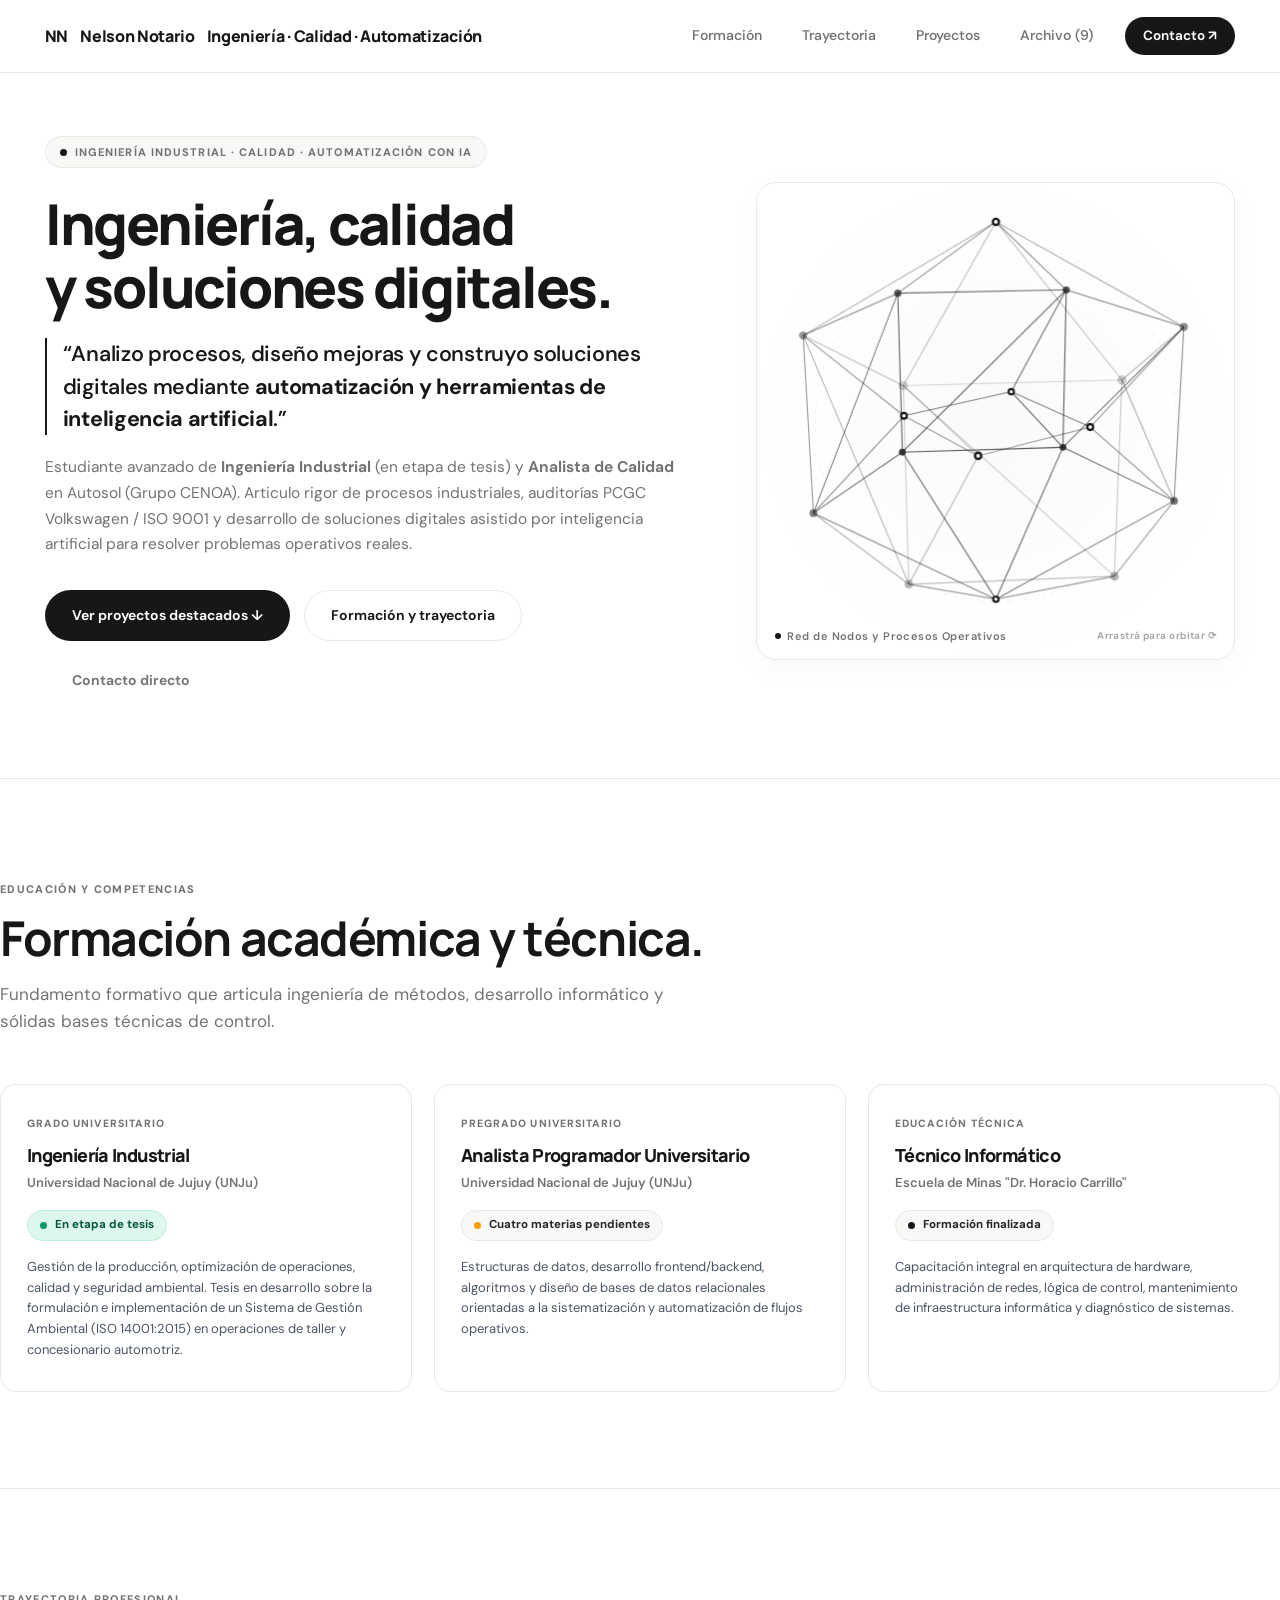
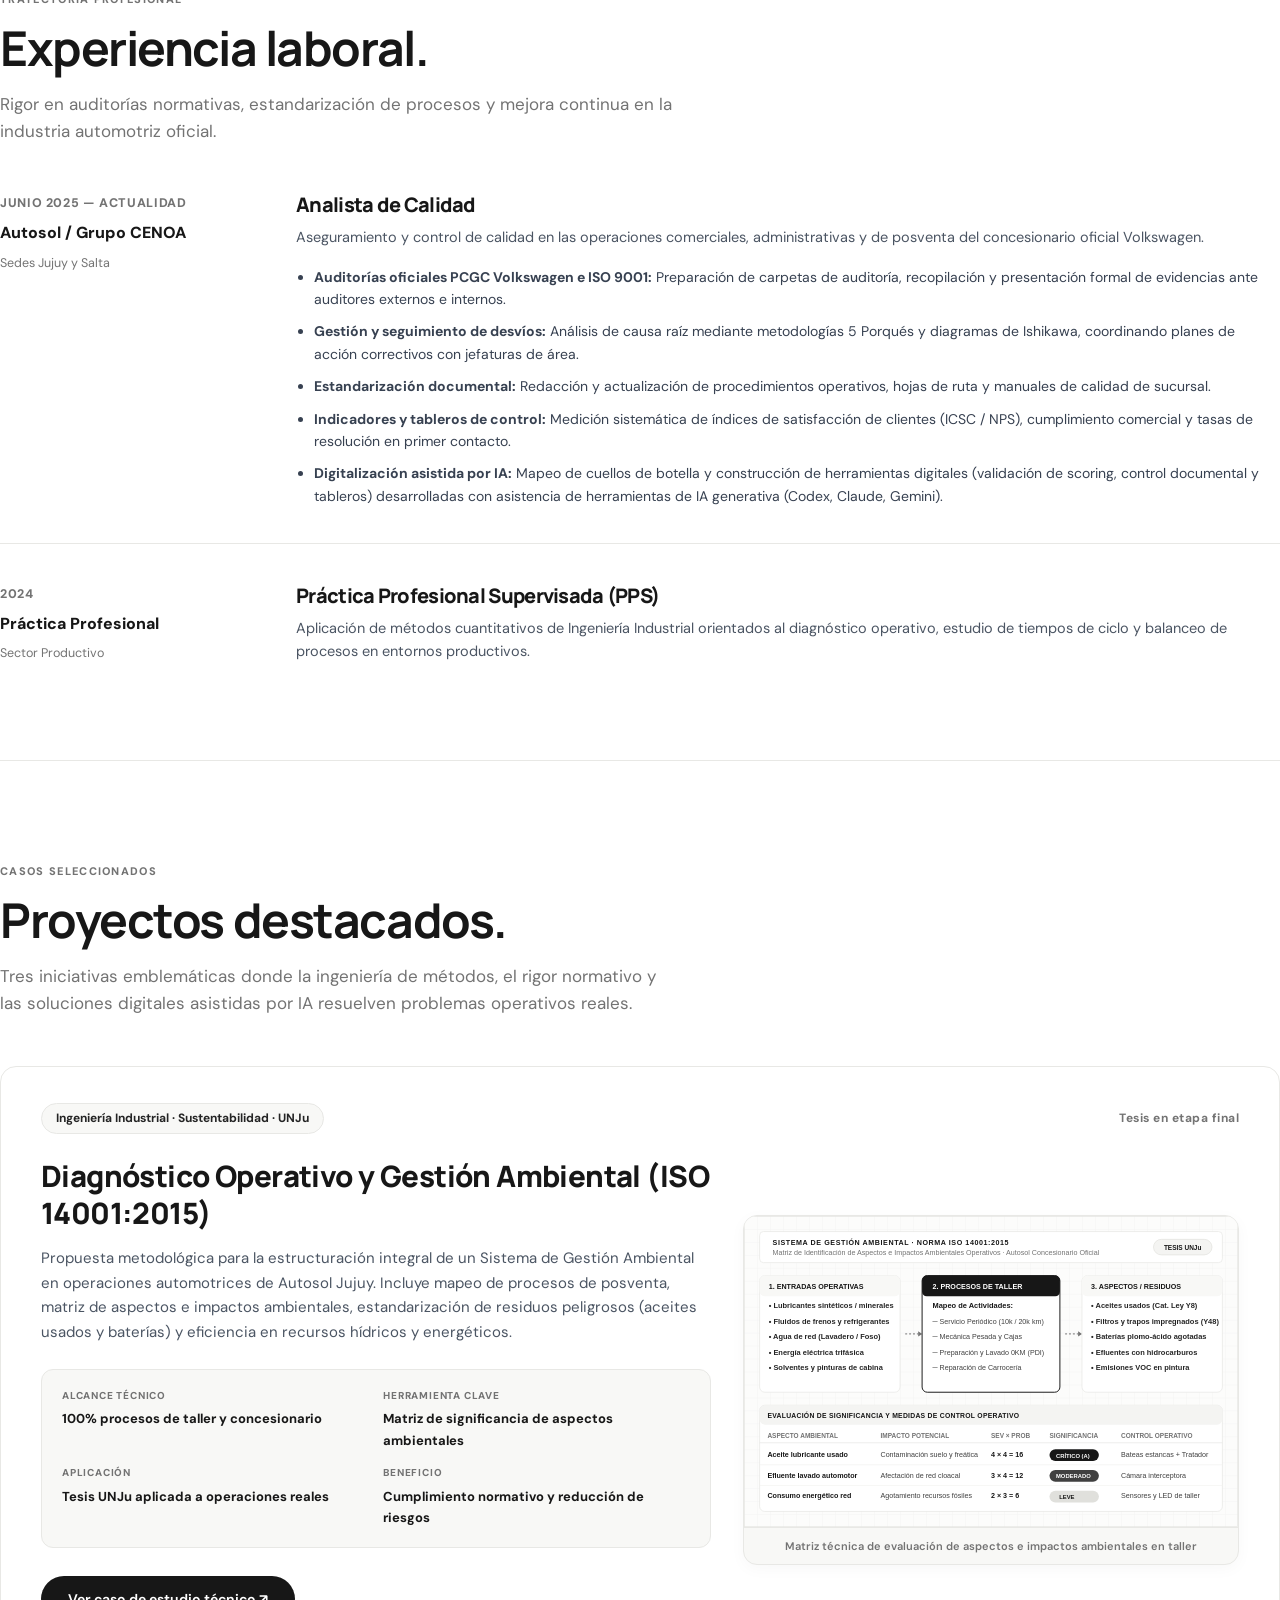
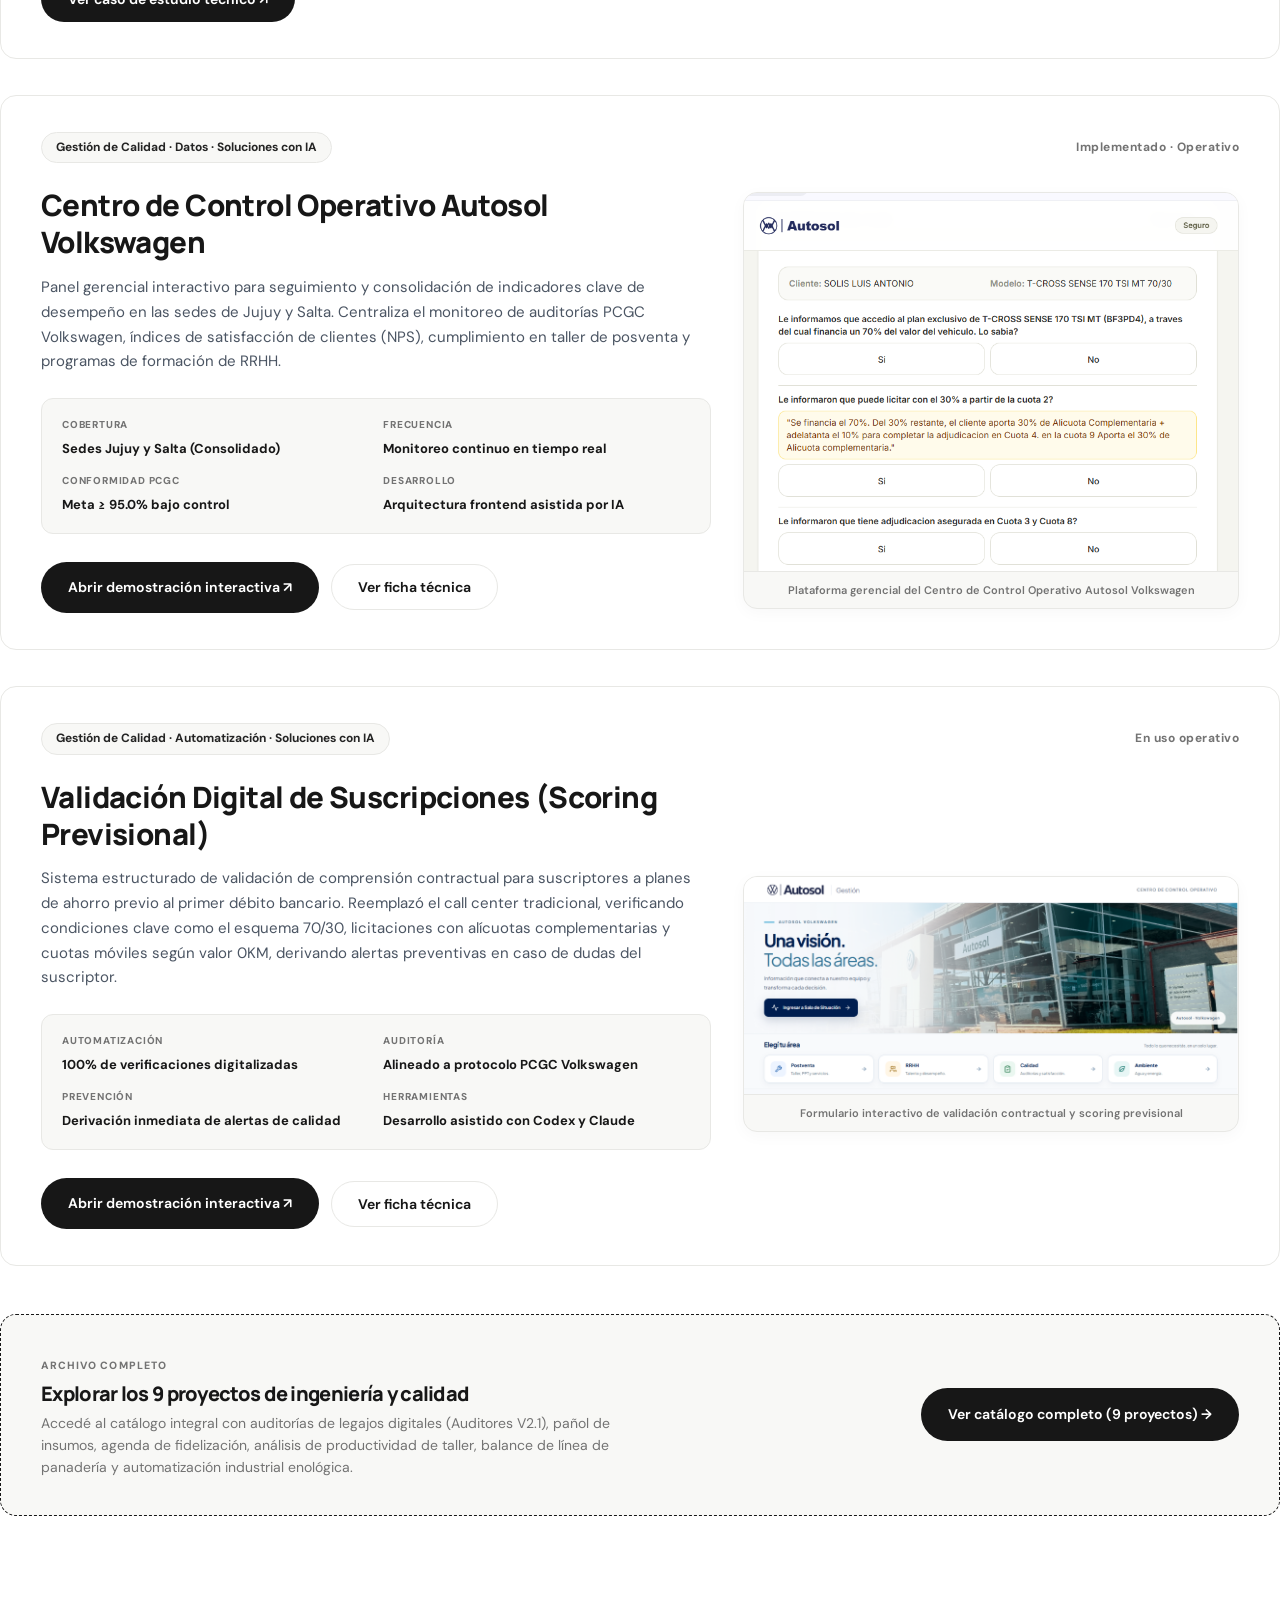
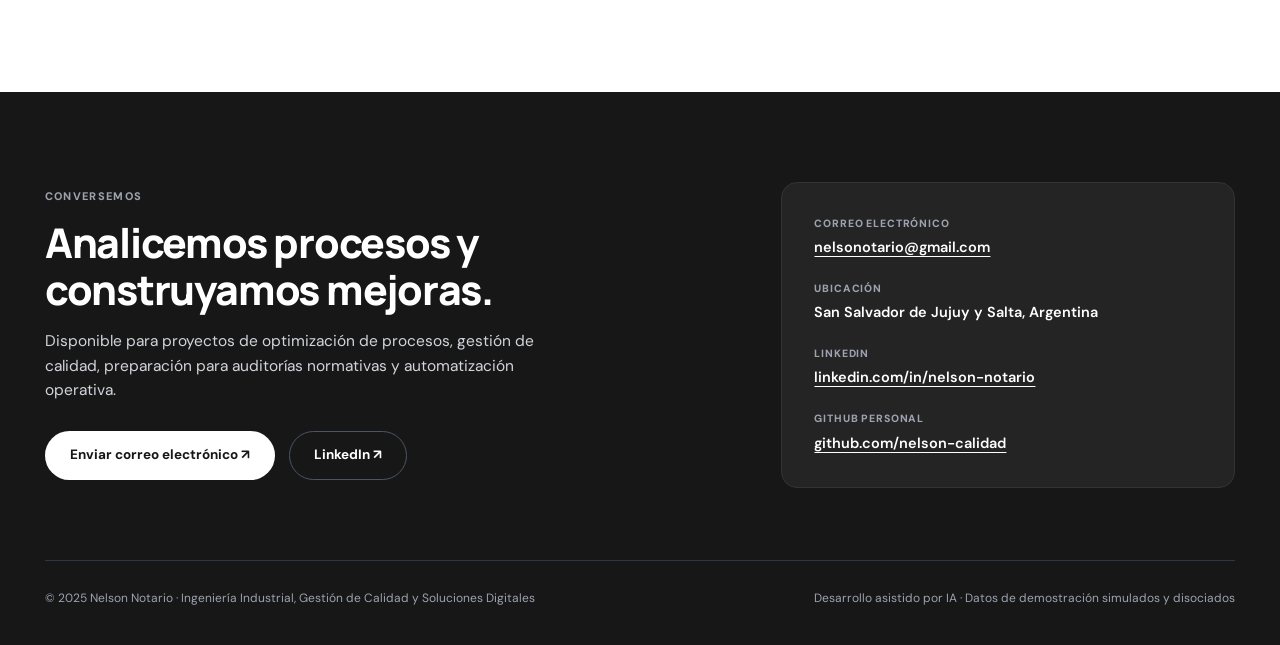
==== commit 13a1bc44: "feat(v3): expand layout to 1380px container, integrate deferred monochromatic 3D lattice, reorder se" ====
--- a/index.html
+++ b/index.html
@@ -29,57 +29,179 @@
       </button>
 
       <nav id="links">
+        <a href="#formacion">Formación</a>
+        <a href="#experiencia">Trayectoria</a>
         <a href="#proyectos">Proyectos</a>
         <a href="proyectos.html">Archivo (9)</a>
-        <a href="#experiencia">Trayectoria</a>
-        <a href="#formacion">Formación</a>
         <a href="#contacto" class="nav-cta">Contacto ↗</a>
       </nav>
     </div>
   </header>
 
   <main id="contenido">
-    <!-- SECTION 1: HERO / PRESENTACIÓN -->
+    <!-- SECTION 1: HERO / PORTADA ASIMÉTRICA CON VISUALIZACIÓN 3D -->
     <section id="inicio" class="wrap hero">
-      <div class="hero-content" style="max-width: 860px;">
-        <div class="eyebrow-pill">
-          <span class="pulse-dot"></span>
-          <span>INGENIERÍA INDUSTRIAL · GESTIÓN DE CALIDAD · AUTOMATIZACIÓN E IA</span>
-        </div>
-
-        <h1>
-          Ingeniería, calidad<br>y soluciones digitales.
-        </h1>
-
-        <div class="hero-punchline">
-          “Analizo procesos, diseño mejoras y construyo soluciones digitales mediante <strong>automatización y herramientas de inteligencia artificial</strong>.”
-        </div>
-
-        <p class="hero-lead">
-          Estudiante avanzado de <strong>Ingeniería Industrial</strong> (en etapa de tesis) y <strong>Analista de Calidad</strong> en Autosol (Grupo CENOA). Articulo rigor de procesos industriales, auditorías PCGC Volkswagen / ISO 9001 y desarrollo de soluciones digitales asistido por inteligencia artificial para resolver problemas operativos reales.
+      <div class="hero-grid">
+        <div class="hero-content">
+          <div class="eyebrow-pill">
+            <span class="pulse-dot"></span>
+            <span>INGENIERÍA INDUSTRIAL · CALIDAD · AUTOMATIZACIÓN CON IA</span>
+          </div>
+
+          <h1>
+            Ingeniería, calidad<br>y soluciones digitales.
+          </h1>
+
+          <div class="hero-punchline">
+            “Analizo procesos, diseño mejoras y construyo soluciones digitales mediante <strong>automatización y herramientas de inteligencia artificial</strong>.”
+          </div>
+
+          <p class="hero-lead">
+            Estudiante avanzado de <strong>Ingeniería Industrial</strong> (en etapa de tesis) y <strong>Analista de Calidad</strong> en Autosol (Grupo CENOA). Articulo rigor de procesos industriales, auditorías PCGC Volkswagen / ISO 9001 y desarrollo de soluciones digitales asistido por inteligencia artificial para resolver problemas operativos reales.
+          </p>
+
+          <div class="actions">
+            <a class="btn primary" href="#proyectos">
+              Ver proyectos destacados ↓
+            </a>
+            <a class="btn secondary" href="#formacion">
+              Formación y trayectoria
+            </a>
+            <a class="btn ghost" href="#contacto">
+              Contacto directo
+            </a>
+          </div>
+        </div>
+
+        <!-- 3D Engineering Structure Canvas (Monochromatic, Lightweight, Interactive) -->
+        <div class="hero-3d-box" id="hero3dContainer">
+          <canvas id="hero3dCanvas" aria-label="Visualización 3D estructural de ingeniería y sistemas"></canvas>
+          <div class="hero-3d-caption">
+            <span><i class="node-indicator"></i> Red de Nodos y Procesos Operativos</span>
+            <span style="font-size: 10px; color: #A3A3A3;">Arrastrá para orbitar ⟳</span>
+          </div>
+        </div>
+      </div>
+    </section>
+
+    <!-- SECTION 2: FORMACIÓN ACADÉMICA Y TÉCNICA (MOSTRADA EN PRIMER TÉRMINO) -->
+    <section id="formacion" class="wrap section-editorial">
+      <div class="section-header-editorial">
+        <span class="section-tag-editorial">EDUCACIÓN Y COMPETENCIAS</span>
+        <h2>Formación académica y técnica.</h2>
+        <p class="section-lead-editorial">
+          Fundamento formativo que articula ingeniería de métodos, desarrollo informático y sólidas bases técnicas de control.
         </p>
-
-        <div class="actions">
-          <a class="btn primary" href="#proyectos">
-            Explorar proyectos destacados ↓
-          </a>
-          <a class="btn secondary" href="#experiencia">
-            Conocer trayectoria
-          </a>
-          <a class="btn ghost" href="#contacto">
-            Contacto directo
-          </a>
+      </div>
+
+      <div class="academic-cards-grid">
+        <!-- 1. INGENIERÍA INDUSTRIAL -->
+        <div class="academic-card">
+          <div>
+            <span class="degree-tag">GRADO UNIVERSITARIO</span>
+            <h3 class="degree-title">Ingeniería Industrial</h3>
+            <span class="degree-school">Universidad Nacional de Jujuy (UNJu)</span>
+            <div class="degree-status highlight">
+              <span class="dot-status"></span>
+              <strong>En etapa de tesis</strong>
+            </div>
+            <p class="degree-desc">
+              Gestión de la producción, optimización de operaciones, calidad y seguridad ambiental. Tesis en desarrollo sobre la formulación e implementación de un Sistema de Gestión Ambiental (ISO 14001:2015) en operaciones de taller y concesionario automotriz.
+            </p>
+          </div>
+        </div>
+
+        <!-- 2. ANALISTA PROGRAMADOR UNIVERSITARIO -->
+        <div class="academic-card">
+          <div>
+            <span class="degree-tag">PREGRADO UNIVERSITARIO</span>
+            <h3 class="degree-title">Analista Programador Universitario</h3>
+            <span class="degree-school">Universidad Nacional de Jujuy (UNJu)</span>
+            <div class="degree-status">
+              <span class="dot-status dot-neutral"></span>
+              <strong>Cuatro materias pendientes</strong>
+            </div>
+            <p class="degree-desc">
+              Estructuras de datos, desarrollo frontend/backend, algoritmos y diseño de bases de datos relacionales orientadas a la sistematización y automatización de flujos operativos.
+            </p>
+          </div>
+        </div>
+
+        <!-- 3. TÉCNICO INFORMÁTICO -->
+        <div class="academic-card">
+          <div>
+            <span class="degree-tag">EDUCACIÓN TÉCNICA</span>
+            <h3 class="degree-title">Técnico Informático</h3>
+            <span class="degree-school">Escuela de Minas "Dr. Horacio Carrillo"</span>
+            <div class="degree-status">
+              <span class="dot-status dot-completed"></span>
+              <strong>Formación finalizada</strong>
+            </div>
+            <p class="degree-desc">
+              Capacitación integral en arquitectura de hardware, administración de redes, lógica de control, mantenimiento de infraestructura informática y diagnóstico de sistemas.
+            </p>
+          </div>
         </div>
       </div>
     </section>
 
-    <!-- SECTION 2: PROYECTOS DESTACADOS (SOLO 3 CASOS MONUMENTALES) -->
+    <!-- SECTION 3: EXPERIENCIA LABORAL -->
+    <section id="experiencia" class="wrap section-editorial">
+      <div class="section-header-editorial">
+        <span class="section-tag-editorial">TRAYECTORIA PROFESIONAL</span>
+        <h2>Experiencia laboral.</h2>
+        <p class="section-lead-editorial">
+          Rigor en auditorías normativas, estandarización de procesos y mejora continua en la industria automotriz oficial.
+        </p>
+      </div>
+
+      <div class="timeline-stack">
+        <!-- ROL 1: AUTOSOL / CENOA -->
+        <div class="timeline-item">
+          <div class="timeline-left">
+            <span class="timeline-date">Junio 2025 — Actualidad</span>
+            <span class="timeline-company">Autosol / Grupo CENOA</span>
+            <span class="timeline-loc">Sedes Jujuy y Salta</span>
+          </div>
+          <div class="timeline-right">
+            <h3 class="role-title">Analista de Calidad</h3>
+            <p class="role-summary">
+              Aseguramiento y control de calidad en las operaciones comerciales, administrativas y de posventa del concesionario oficial Volkswagen.
+            </p>
+            <ul class="role-bullets">
+              <li><strong>Auditorías oficiales PCGC Volkswagen e ISO 9001:</strong> Preparación de carpetas de auditoría, recopilación y presentación formal de evidencias ante auditores externos e internos.</li>
+              <li><strong>Gestión y seguimiento de desvíos:</strong> Análisis de causa raíz mediante metodologías 5 Porqués y diagramas de Ishikawa, coordinando planes de acción correctivos con jefaturas de área.</li>
+              <li><strong>Estandarización documental:</strong> Redacción y actualización de procedimientos operativos, hojas de ruta y manuales de calidad de sucursal.</li>
+              <li><strong>Indicadores y tableros de control:</strong> Medición sistemática de índices de satisfacción de clientes (ICSC / NPS), cumplimiento comercial y tasas de resolución en primer contacto.</li>
+              <li><strong>Digitalización asistida por IA:</strong> Mapeo de cuellos de botella y construcción de herramientas digitales (validación de scoring, control documental y tableros) desarrolladas con asistencia de herramientas de IA generativa (Codex, Claude, Gemini).</li>
+            </ul>
+          </div>
+        </div>
+
+        <!-- ROL 2: PPS -->
+        <div class="timeline-item">
+          <div class="timeline-left">
+            <span class="timeline-date">2024</span>
+            <span class="timeline-company">Práctica Profesional</span>
+            <span class="timeline-loc">Sector Productivo</span>
+          </div>
+          <div class="timeline-right">
+            <h3 class="role-title">Práctica Profesional Supervisada (PPS)</h3>
+            <p class="role-summary">
+              Aplicación de métodos cuantitativos de Ingeniería Industrial orientados al diagnóstico operativo, estudio de tiempos de ciclo y balanceo de procesos en entornos productivos.
+            </p>
+          </div>
+        </div>
+      </div>
+    </section>
+
+    <!-- SECTION 4: PROYECTOS DESTACADOS (3 CASOS MONUMENTALES CON CAPTURAS CORRECTAS) -->
     <section id="proyectos" class="wrap section-editorial">
       <div class="section-header-editorial">
         <span class="section-tag-editorial">CASOS SELECCIONADOS</span>
         <h2>Proyectos destacados.</h2>
         <p class="section-lead-editorial">
-          Tres iniciativas emblemáticas donde la ingeniería de métodos, el rigor normativo y las soluciones digitales asistidas por IA generan impacto operativo cuantificable.
+          Tres iniciativas emblemáticas donde la ingeniería de métodos, el rigor normativo y las soluciones digitales asistidas por IA resuelven problemas operativos reales.
         </p>
       </div>
 
@@ -92,11 +214,11 @@
             <span class="badge-status-clean">Tesis en etapa final</span>
           </div>
 
-          <div class="case-grid-content">
+          <div class="case-grid-content with-preview">
             <div class="case-main-info">
               <h3 class="case-title">Diagnóstico Operativo y Gestión Ambiental (ISO 14001:2015)</h3>
               <p class="case-desc">
-                Propuesta metodológica para la estructuración integral de un Sistema de Gestión Ambiental en operaciones automotrices oficiales de Autosol Jujuy. Incluye mapeo de procesos de posventa, matriz de aspectos e impactos ambientales, estandarización del tratamiento de residuos peligrosos (aceites y baterías) y optimización en el uso de recursos hídricos y energéticos.
+                Propuesta metodológica para la estructuración integral de un Sistema de Gestión Ambiental en operaciones automotrices de Autosol Jujuy. Incluye mapeo de procesos de posventa, matriz de aspectos e impactos ambientales, estandarización de residuos peligrosos (aceites usados y baterías) y eficiencia en recursos hídricos y energéticos.
               </p>
 
               <div class="case-points-grid">
@@ -123,6 +245,11 @@
                   Ver caso de estudio técnico ↗
                 </button>
               </div>
+            </div>
+
+            <div class="case-visual-preview">
+              <img src="demos/assets/iso-14001-matriz.svg" alt="Esquema técnico de la matriz de aspectos e impactos ambientales ISO 14001:2015" class="preview-img" loading="lazy">
+              <span class="preview-caption">Matriz técnica de evaluación de aspectos e impactos ambientales en taller</span>
             </div>
           </div>
         </article>
@@ -171,8 +298,8 @@
             </div>
 
             <div class="case-visual-preview">
-              <img src="demos/assets/centro-control-hero.png" alt="Vista previa del Centro de Control Operativo Autosol Volkswagen" class="preview-img" loading="lazy">
-              <span class="preview-caption">Captura real de la plataforma de gestión operativa</span>
+              <img src="demos/assets/centro-control-hero.png" alt="Captura real del Centro de Control Operativo Autosol Volkswagen" class="preview-img" loading="lazy">
+              <span class="preview-caption">Plataforma gerencial del Centro de Control Operativo Autosol Volkswagen</span>
             </div>
           </div>
         </article>
@@ -188,7 +315,7 @@
             <div class="case-main-info">
               <h3 class="case-title">Validación Digital de Suscripciones (Scoring Previsional)</h3>
               <p class="case-desc">
-                Sistema estructurado de validación de comprensión contractual para suscriptores a planes de ahorro previo al primer débito bancario. Reemplazó el call center manual, verificando condiciones clave como el esquema 70/30, licitaciones con alícuotas complementarias y cuotas móviles según valor 0KM, derivando alertas preventivas en caso de dudas del suscriptor.
+                Sistema estructurado de validación de comprensión contractual para suscriptores a planes de ahorro previo al primer débito bancario. Reemplazó el call center tradicional, verificando condiciones clave como el esquema 70/30, licitaciones con alícuotas complementarias y cuotas móviles según valor 0KM, derivando alertas preventivas en caso de dudas del suscriptor.
               </p>
 
               <div class="case-points-grid">
@@ -221,8 +348,8 @@
             </div>
 
             <div class="case-visual-preview">
-              <img src="demos/assets/scoring-preview.png" alt="Vista previa de la validación de suscripción digital" class="preview-img" loading="lazy">
-              <span class="preview-caption">Interfaz de validación comercial y control de alícuotas</span>
+              <img src="demos/assets/scoring-preview.png" alt="Captura real del formulario de validación de suscripción digital Scoring" class="preview-img" loading="lazy">
+              <span class="preview-caption">Formulario interactivo de validación contractual y scoring previsional</span>
             </div>
           </div>
         </article>
@@ -235,118 +362,13 @@
           <span class="callout-pill">ARCHIVO COMPLETO</span>
           <h3>Explorar los 9 proyectos de ingeniería y calidad</h3>
           <p>
-            Accedé al registro integral con auditorías de legajos digitales (Auditores V2.1), optimización de pañol de insumos, agenda de fidelización, análisis de productividad de taller, balance de línea de panadería y automatización industrial enológica.
+            Accedé al catálogo integral con auditorías de legajos digitales (Auditores V2.1), pañol de insumos, agenda de fidelización, análisis de productividad de taller, balance de línea de panadería y automatización industrial enológica.
           </p>
         </div>
         <div class="callout-action">
           <a href="proyectos.html" class="btn primary large-btn">
             Ver catálogo completo (9 proyectos) →
           </a>
-        </div>
-      </div>
-    </section>
-
-    <!-- SECTION 3: EXPERIENCIA LABORAL -->
-    <section id="experiencia" class="wrap section-editorial">
-      <div class="section-header-editorial">
-        <span class="section-tag-editorial">TRAYECTORIA PROFESIONAL</span>
-        <h2>Experiencia laboral.</h2>
-        <p class="section-lead-editorial">
-          Rigor en auditorías normativas, estandarización de procesos y mejora continua en la industria automotriz.
-        </p>
-      </div>
-
-      <div class="timeline-stack">
-        <!-- ROL 1: AUTOSOL / CENOA -->
-        <div class="timeline-item">
-          <div class="timeline-left">
-            <span class="timeline-date">Junio 2025 — Actualidad</span>
-            <span class="timeline-company">Autosol / Grupo CENOA</span>
-            <span class="timeline-loc">Sedes Jujuy y Salta</span>
-          </div>
-          <div class="timeline-right">
-            <h3 class="role-title">Analista de Calidad</h3>
-            <p class="role-summary">
-              Responsable del aseguramiento y control de calidad en las operaciones comerciales y de posventa del concesionario oficial Volkswagen.
-            </p>
-            <ul class="role-bullets">
-              <li><strong>Auditorías oficiales PCGC Volkswagen e ISO 9001:</strong> Preparación de carpetas de auditoría, recopilación y presentación formal de evidencias normativas ante auditores externos e internos.</li>
-              <li><strong>Gestión y seguimiento de desvíos:</strong> Análisis de causa raíz mediante metodologías 5 Porqués y diagramas de Ishikawa, liderando la formulación y verificación de planes de acción correctivos.</li>
-              <li><strong>Estandarización documental:</strong> Redacción y actualización de procedimientos operativos, hojas de ruta y manuales de calidad de sucursal.</li>
-              <li><strong>Indicadores y tableros de control:</strong> Medición sistemática de índices de satisfacción de clientes (ICSC / NPS), cumplimiento comercial y tasas de resolución en primer contacto.</li>
-              <li><strong>Digitalización asistida por IA:</strong> Mapeo de cuellos de botella y diseño de soluciones digitales operativas (encuestas de validación, control de legajos y dashboards) construidas con asistencia de herramientas de inteligencia artificial.</li>
-            </ul>
-          </div>
-        </div>
-
-        <!-- ROL 2: PPS -->
-        <div class="timeline-item">
-          <div class="timeline-left">
-            <span class="timeline-date">2024</span>
-            <span class="timeline-company">Práctica Profesional</span>
-            <span class="timeline-loc">Universidad / Sector Productivo</span>
-          </div>
-          <div class="timeline-right">
-            <h3 class="role-title">Práctica Profesional Supervisada (PPS)</h3>
-            <p class="role-summary">
-              Aplicación de métodos cuantitativos de Ingeniería Industrial orientados al diagnóstico operativo, estudio de tiempos y balanceo de procesos en entornos productivos y de servicio.
-            </p>
-          </div>
-        </div>
-      </div>
-    </section>
-
-    <!-- SECTION 4: FORMACIÓN ACADÉMICA Y TÉCNICA -->
-    <section id="formacion" class="wrap section-editorial">
-      <div class="section-header-editorial">
-        <span class="section-tag-editorial">EDUCACIÓN Y COMPETENCIAS</span>
-        <h2>Formación académica y técnica.</h2>
-        <p class="section-lead-editorial">
-          Base integral que articula ingeniería de métodos, programación de software y formación técnica informática.
-        </p>
-      </div>
-
-      <div class="academic-cards-grid">
-        <!-- 1. INGENIERÍA INDUSTRIAL -->
-        <div class="academic-card">
-          <span class="degree-tag">GRADO UNIVERSITARIO</span>
-          <h3 class="degree-title">Ingeniería Industrial</h3>
-          <span class="degree-school">Universidad Nacional de Jujuy (UNJu)</span>
-          <div class="degree-status highlight">
-            <span class="dot-status"></span>
-            <strong>En etapa de tesis</strong>
-          </div>
-          <p class="degree-desc">
-            Enfoque en gestión de la producción, optimización de operaciones, gestión de calidad, seguridad ambiental y evaluación de proyectos de inversión. Tesis en desarrollo sobre Sistema de Gestión Ambiental (ISO 14001:2015) aplicado a concesionarios automotrices.
-          </p>
-        </div>
-
-        <!-- 2. ANALISTA PROGRAMADOR UNIVERSITARIO -->
-        <div class="academic-card">
-          <span class="degree-tag">PREGRADO UNIVERSITARIO</span>
-          <h3 class="degree-title">Analista Programador Universitario</h3>
-          <span class="degree-school">Universidad Nacional de Jujuy (UNJu)</span>
-          <div class="degree-status">
-            <span class="dot-status dot-neutral"></span>
-            <strong>Cuatro materias pendientes</strong>
-          </div>
-          <p class="degree-desc">
-            Estructuras de datos, desarrollo de software, modelado de bases de datos relacionales, algoritmos y diseño de sistemas informáticos aplicados a la automatización.
-          </p>
-        </div>
-
-        <!-- 3. TÉCNICO INFORMÁTICO -->
-        <div class="academic-card">
-          <span class="degree-tag">EDUCACIÓN TÉCNICA</span>
-          <h3 class="degree-title">Técnico Informático</h3>
-          <span class="degree-school">Escuela de Minas "Dr. Horacio Carrillo"</span>
-          <div class="degree-status">
-            <span class="dot-status dot-completed"></span>
-            <strong>Formación finalizada</strong>
-          </div>
-          <p class="degree-desc">
-            Sólida fundamentación técnica en arquitectura de hardware, redes, lógica de control, mantenimiento de sistemas y soporte de infraestructura tecnológica.
-          </p>
         </div>
       </div>
     </section>
--- a/styles.css
+++ b/styles.css
@@ -23,10 +23,10 @@
   --font-body: 'DM Sans', -apple-system, BlinkMacSystemFont, "Segoe UI", Roboto, sans-serif;
 
   /* Espaciado y Dimensiones */
-  --container-max: 1140px;
-  --section-pad: 104px;
+  --container-max: 1380px;
+  --section-pad: 96px;
   --radius-sm: 6px;
-  --radius-card: 12px;
+  --radius-card: 16px;
   --radius-pill: 9999px;
 }
 
@@ -48,6 +48,8 @@
   font-family: var(--font-body);
   font-size: 16px;
   line-height: 1.65;
+  width: 100%;
+  overflow-x: hidden;
 }
 
 h1, h2, h3, h4, h5, p {
@@ -63,9 +65,9 @@
 }
 
 h1 {
-  font-size: clamp(2.8rem, 6.2vw, 4.8rem);
+  font-size: clamp(2.6rem, 5.2vw, 4.2rem);
   letter-spacing: -0.04em;
-  margin-bottom: 24px;
+  margin-bottom: 20px;
   font-weight: 800;
 }
 
@@ -111,9 +113,10 @@
    ESTRUCTURA & WRAPPER
    ========================================================================== */
 .wrap {
+  width: 100%;
   max-width: var(--container-max);
   margin: 0 auto;
-  padding: 0 32px;
+  padding: 0 clamp(20px, 3.5vw, 48px);
 }
 
 .skip {
@@ -243,53 +246,145 @@
 }
 
 /* ==========================================================================
-   HERO EDITORIAL
+   HERO EDITORIAL ASIMÉTRICO CON 3D ESTRUCTURAL
    ========================================================================== */
 .hero {
-  padding-top: 104px;
-  padding-bottom: 96px;
-}
-
-.hero-box {
-  max-width: 920px;
-}
-
-.hero-identity {
-  font-size: 13px;
+  padding-top: clamp(48px, 7vh, 88px);
+  padding-bottom: clamp(64px, 8vh, 96px);
+}
+
+.hero-grid {
+  display: grid;
+  grid-template-columns: 1.15fr 0.85fr;
+  gap: clamp(32px, 5vw, 64px);
+  align-items: center;
+}
+
+.hero-content {
+  max-width: 680px;
+}
+
+.eyebrow-pill {
+  display: inline-flex;
+  align-items: center;
+  gap: 8px;
+  background: var(--bg-alt);
+  border: 1px solid var(--border-subtle);
+  padding: 6px 14px;
+  border-radius: var(--radius-pill);
+  font-size: 11px;
+  font-weight: 800;
+  letter-spacing: 0.1em;
+  color: var(--ink-muted);
+  text-transform: uppercase;
+  margin-bottom: 24px;
+}
+
+.pulse-dot {
+  width: 7px;
+  height: 7px;
+  border-radius: 50%;
+  background: #171717;
+  display: inline-block;
+}
+
+.hero h1 {
+  font-size: clamp(2.4rem, 4.4vw, 3.8rem);
+  line-height: 1.12;
+  letter-spacing: -0.04em;
+  margin-bottom: 20px;
+  color: var(--ink-primary);
+}
+
+.hero-punchline {
+  font-size: clamp(1.15rem, 1.8vw, 1.35rem);
+  line-height: 1.5;
+  color: var(--ink-primary);
+  font-weight: 550;
+  margin-bottom: 20px;
+  letter-spacing: -0.015em;
+  border-left: 2px solid var(--ink-primary);
+  padding-left: 16px;
+}
+
+.hero-punchline strong {
+  color: var(--ink-primary);
   font-weight: 700;
-  letter-spacing: 0.14em;
-  text-transform: uppercase;
-  color: var(--ink-muted);
-  margin-bottom: 24px;
-  display: flex;
-  align-items: center;
-  gap: 10px;
-}
-
-.hero-identity span {
-  color: var(--ink-primary);
-}
-
-.hero h1 {
-  margin-bottom: 28px;
-}
-
-.hero-statement {
-  font-size: clamp(1.2rem, 2.1vw, 1.55rem);
-  line-height: 1.5;
-  color: var(--ink-primary);
-  font-weight: 550;
+}
+
+.hero-lead {
+  font-size: 15.5px;
+  color: var(--ink-muted);
+  line-height: 1.65;
   margin-bottom: 32px;
-  letter-spacing: -0.015em;
-  max-width: 820px;
-}
-
-.hero-lead {
-  font-size: 16.5px;
-  color: var(--ink-muted);
-  line-height: 1.7;
-  max-width: 740px;
-  margin-bottom: 40px;
+}
+
+/* Hero 3D Structural Canvas Box */
+.hero-3d-box {
+  position: relative;
+  width: 100%;
+  aspect-ratio: 1 / 1;
+  max-width: 520px;
+  margin: 0 auto;
+  background: radial-gradient(circle at center, #FAFAFA 0%, #FFFFFF 70%);
+  border: 1px solid var(--border-subtle);
+  border-radius: 20px;
+  display: flex;
+  flex-direction: column;
+  align-items: center;
+  justify-content: center;
+  overflow: hidden;
+  box-shadow: 0 8px 30px rgba(0, 0, 0, 0.03);
+}
+
+#hero3dCanvas {
+  width: 100%;
+  height: 100%;
+  display: block;
+  cursor: grab;
+}
+
+#hero3dCanvas:active {
+  cursor: grabbing;
+}
+
+.hero-3d-caption {
+  position: absolute;
+  bottom: 14px;
+  left: 18px;
+  right: 18px;
+  display: flex;
+  justify-content: space-between;
+  align-items: center;
+  font-size: 11px;
+  font-weight: 600;
+  color: var(--ink-muted);
+  letter-spacing: 0.04em;
+  pointer-events: none;
+}
+
+.hero-3d-caption span {
+  display: inline-flex;
+  align-items: center;
+  gap: 6px;
+}
+
+.hero-3d-caption .node-indicator {
+  width: 6px;
+  height: 6px;
+  border-radius: 50%;
+  background: var(--ink-primary);
+}
+
+.hero-3d-static-fallback {
+  display: none;
+  width: 80%;
+  height: 80%;
+}
+
+@media (prefers-reduced-motion: reduce) {
+  #hero3dCanvas { display: none; }
+  .hero-3d-static-fallback { display: block; }
 }
 
 .actions {
@@ -844,6 +939,13 @@
    RESPONSIVE DESIGN
    ========================================================================== */
 @media (max-width: 960px) {
+  .hero-grid {
+    grid-template-columns: 1fr;
+    gap: 40px;
+  }
+  .hero-3d-box {
+    max-width: 440px;
+  }
   .case-grid, .case-grid.reverse {
     grid-template-columns: 1fr;
   }
@@ -1637,3 +1739,4 @@
     padding: 24px 20px;
   }
 }
+
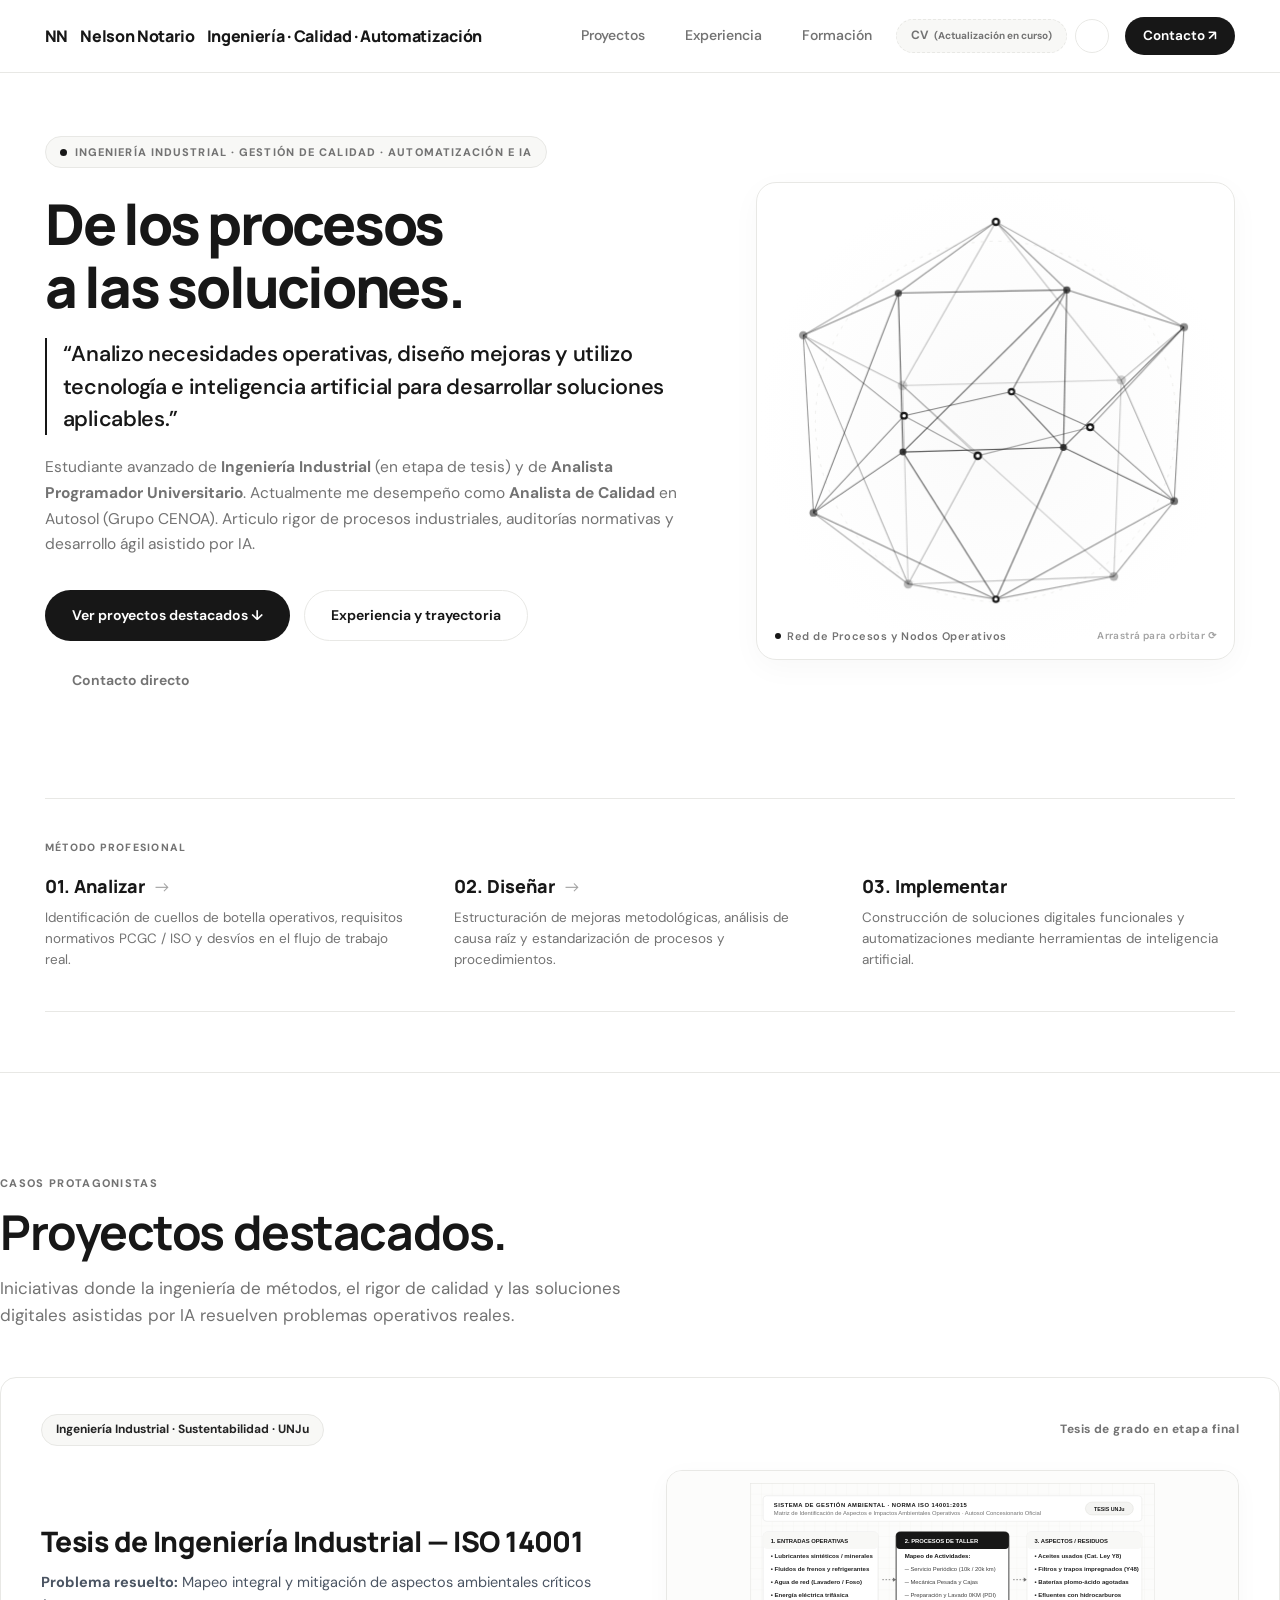
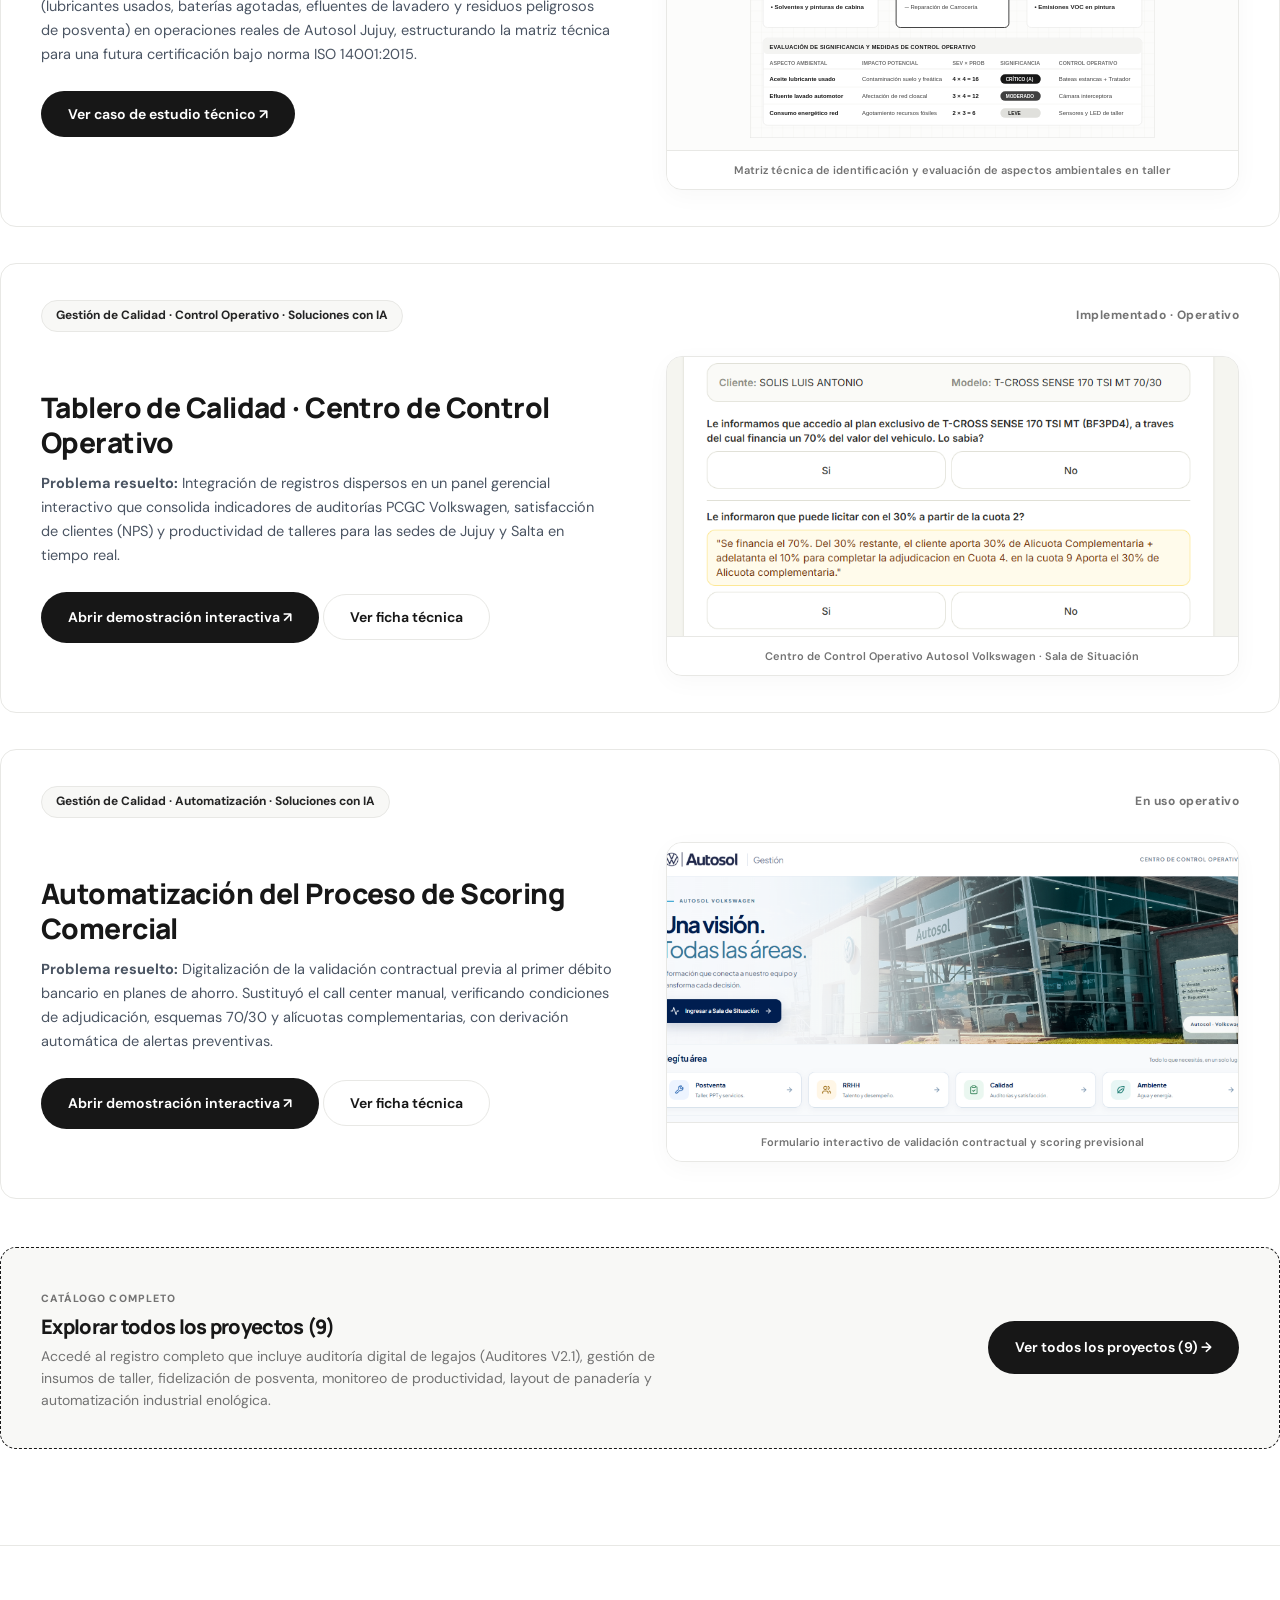
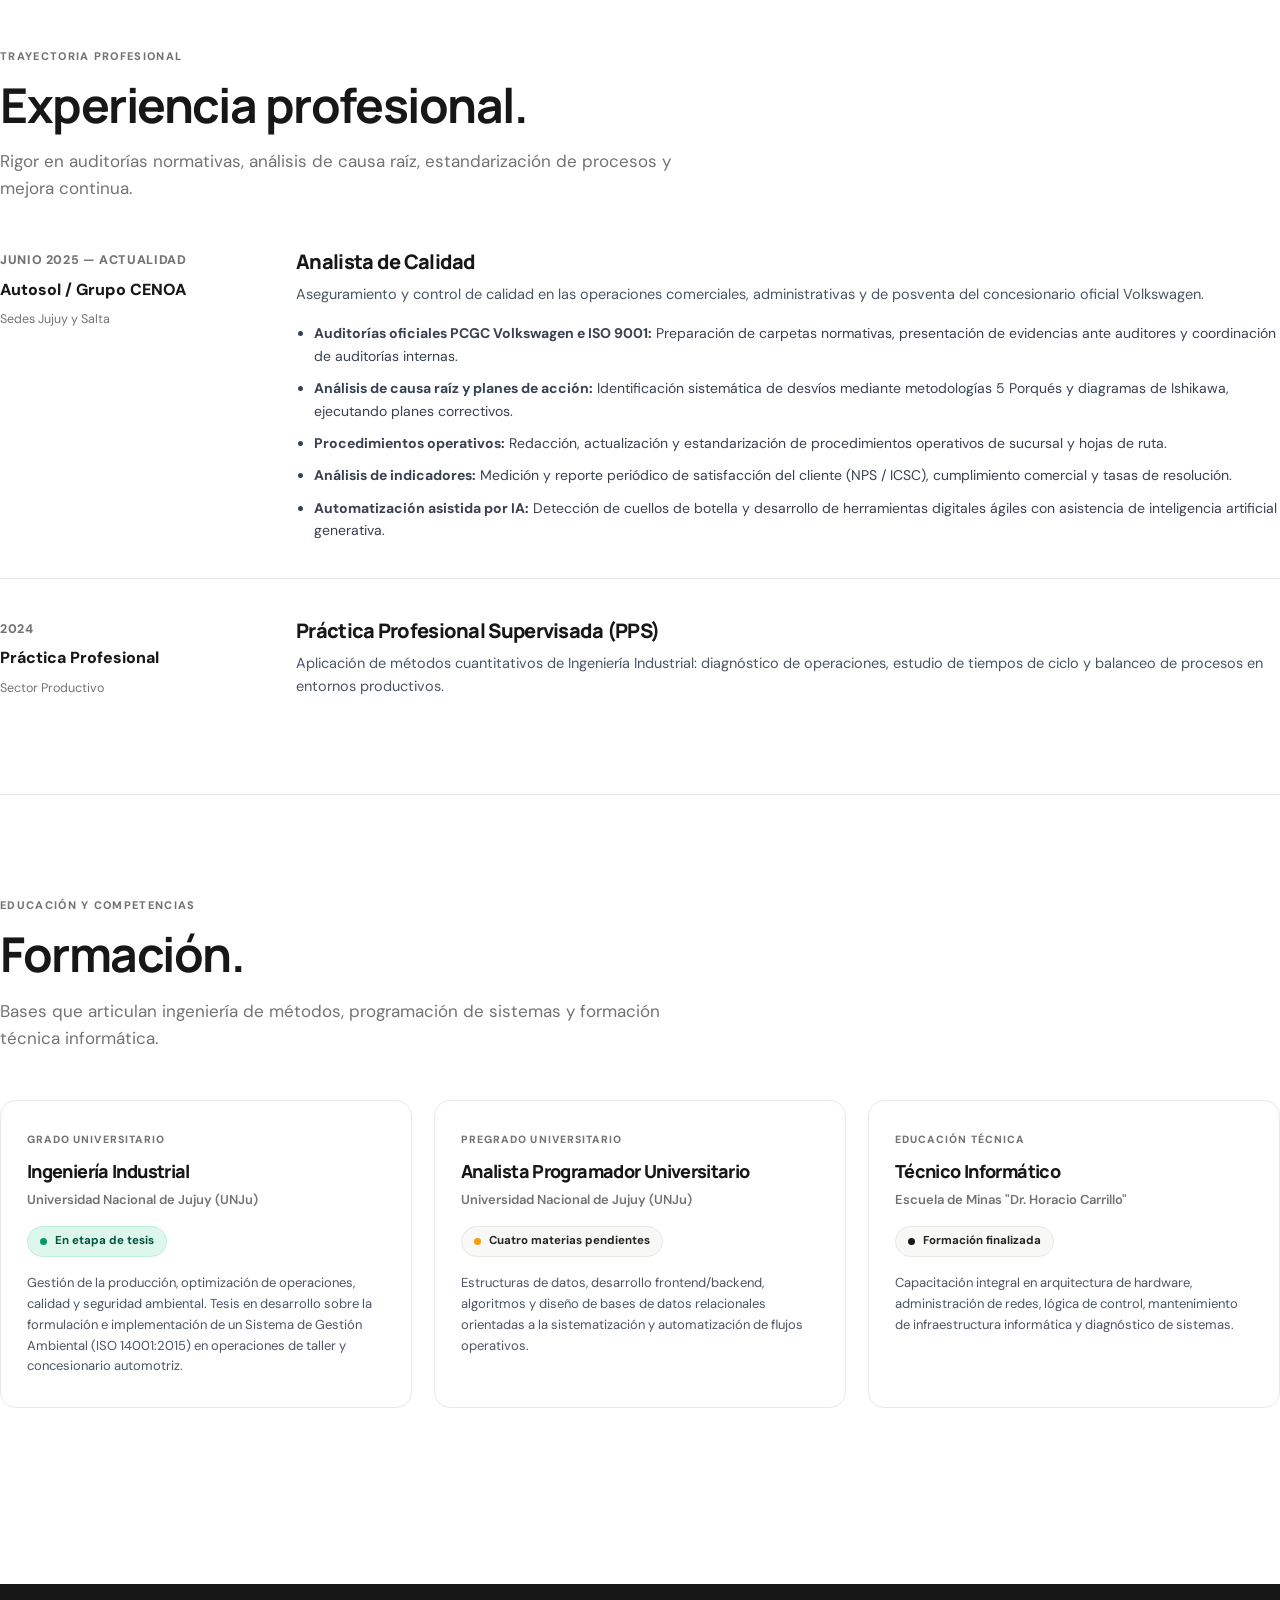
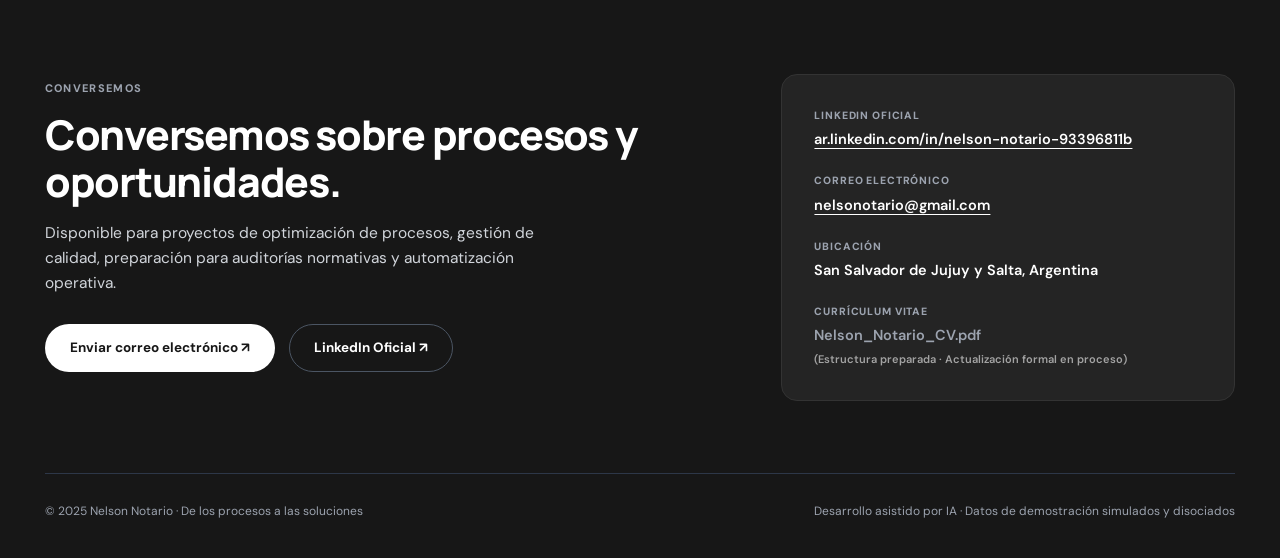
==== commit b0115401: "feat: refine headline 'De los procesos a las soluciones', add minimalist method strip, enlarge proje" ====
--- a/index.html
+++ b/index.html
@@ -4,12 +4,12 @@
   <meta charset="utf-8">
   <meta name="viewport" content="width=device-width, initial-scale=1">
   <meta name="theme-color" content="#171717">
-  <meta name="description" content="Nelson Notario — Portafolio profesional. Ingeniería Industrial, gestión de calidad y automatización de procesos mediante herramientas de IA.">
+  <meta name="description" content="Nelson Notario — Portafolio profesional. De los procesos a las soluciones. Ingeniería Industrial, gestión de calidad y automatización con IA.">
   <meta name="author" content="Nelson Notario">
-  <meta property="og:title" content="Nelson Notario — Ingeniería, Calidad y Soluciones Digitales">
-  <meta property="og:description" content="Analizo procesos, diseño mejoras y construyo soluciones digitales mediante automatización y herramientas de inteligencia artificial.">
+  <meta property="og:title" content="Nelson Notario — De los procesos a las soluciones">
+  <meta property="og:description" content="Analizo necesidades operativas, diseño mejoras y utilizo tecnología e inteligencia artificial para desarrollar soluciones aplicables.">
   <meta property="og:type" content="website">
-  <title>Nelson Notario — Ingeniería, Calidad y Soluciones Digitales</title>
+  <title>Nelson Notario — De los procesos a las soluciones</title>
   <link rel="stylesheet" href="styles.css">
 </head>
 <body>
@@ -29,43 +29,48 @@
       </button>
 
       <nav id="links">
+        <a href="#proyectos">Proyectos</a>
+        <a href="#experiencia">Experiencia</a>
         <a href="#formacion">Formación</a>
-        <a href="#experiencia">Trayectoria</a>
-        <a href="#proyectos">Proyectos</a>
-        <a href="proyectos.html">Archivo (9)</a>
+        <span class="btn-cv-pending" title="Archivo Nelson_Notario_CV.pdf en proceso de actualización formal">
+          CV <small>(Actualización en curso)</small>
+        </span>
+        <a href="https://ar.linkedin.com/in/nelson-notario-93396811b" target="_blank" rel="noopener noreferrer" class="nav-linkedin-link" aria-label="Perfil oficial de LinkedIn de Nelson Notario">
+          <svg width="15" height="15" viewBox="0 0 24 24" fill="currentColor"><path d="M19 0h-14c-2.761 0-5 2.239-5 5v14c0 2.761 2.239 5 5 5h14c2.762 0 5-2.239 5-5v-14c0-2.761-2.762-5-5-5zm-11 19h-3v-11h3v11zm-1.5-12.268c-.966 0-1.75-.79-1.75-1.764s.784-1.764 1.75-1.764 1.75.79 1.75 1.764-.783 1.764-1.75 1.764zm13.5 12.268h-3v-5.604c0-3.368-4-3.113-4 0v5.604h-3v-11h3v1.765c1.396-2.586 7-2.777 7 2.476v6.759z"/></svg>
+        </a>
         <a href="#contacto" class="nav-cta">Contacto ↗</a>
       </nav>
     </div>
   </header>
 
   <main id="contenido">
-    <!-- SECTION 1: HERO / PORTADA ASIMÉTRICA CON VISUALIZACIÓN 3D -->
+    <!-- SECTION 1: PORTADA ASIMÉTRICA CON VISUALIZACIÓN 3D -->
     <section id="inicio" class="wrap hero">
       <div class="hero-grid">
         <div class="hero-content">
           <div class="eyebrow-pill">
             <span class="pulse-dot"></span>
-            <span>INGENIERÍA INDUSTRIAL · CALIDAD · AUTOMATIZACIÓN CON IA</span>
+            <span>INGENIERÍA INDUSTRIAL · GESTIÓN DE CALIDAD · AUTOMATIZACIÓN E IA</span>
           </div>
 
           <h1>
-            Ingeniería, calidad<br>y soluciones digitales.
+            De los procesos<br>a las soluciones.
           </h1>
 
           <div class="hero-punchline">
-            “Analizo procesos, diseño mejoras y construyo soluciones digitales mediante <strong>automatización y herramientas de inteligencia artificial</strong>.”
+            “Analizo necesidades operativas, diseño mejoras y utilizo tecnología e inteligencia artificial para desarrollar soluciones aplicables.”
           </div>
 
           <p class="hero-lead">
-            Estudiante avanzado de <strong>Ingeniería Industrial</strong> (en etapa de tesis) y <strong>Analista de Calidad</strong> en Autosol (Grupo CENOA). Articulo rigor de procesos industriales, auditorías PCGC Volkswagen / ISO 9001 y desarrollo de soluciones digitales asistido por inteligencia artificial para resolver problemas operativos reales.
+            Estudiante avanzado de <strong>Ingeniería Industrial</strong> (en etapa de tesis) y de <strong>Analista Programador Universitario</strong>. Actualmente me desempeño como <strong>Analista de Calidad</strong> en Autosol (Grupo CENOA). Articulo rigor de procesos industriales, auditorías normativas y desarrollo ágil asistido por IA.
           </p>
 
           <div class="actions">
             <a class="btn primary" href="#proyectos">
               Ver proyectos destacados ↓
             </a>
-            <a class="btn secondary" href="#formacion">
-              Formación y trayectoria
+            <a class="btn secondary" href="#experiencia">
+              Experiencia y trayectoria
             </a>
             <a class="btn ghost" href="#contacto">
               Contacto directo
@@ -77,20 +82,228 @@
         <div class="hero-3d-box" id="hero3dContainer">
           <canvas id="hero3dCanvas" aria-label="Visualización 3D estructural de ingeniería y sistemas"></canvas>
           <div class="hero-3d-caption">
-            <span><i class="node-indicator"></i> Red de Nodos y Procesos Operativos</span>
+            <span><i class="node-indicator"></i> Red de Procesos y Nodos Operativos</span>
             <span style="font-size: 10px; color: #A3A3A3;">Arrastrá para orbitar ⟳</span>
           </div>
         </div>
       </div>
     </section>
 
-    <!-- SECTION 2: FORMACIÓN ACADÉMICA Y TÉCNICA (MOSTRADA EN PRIMER TÉRMINO) -->
+    <!-- SECTION: MÉTODO DE TRABAJO MINIMALISTA -->
+    <section class="wrap">
+      <div class="method-strip">
+        <span class="method-tag">MÉTODO PROFESIONAL</span>
+        <div class="method-grid">
+          <div class="method-item">
+            <div class="method-heading">
+              <span>01. Analizar</span>
+              <span class="method-arrow">→</span>
+            </div>
+            <p class="method-desc">
+              Identificación de cuellos de botella operativos, requisitos normativos PCGC / ISO y desvíos en el flujo de trabajo real.
+            </p>
+          </div>
+
+          <div class="method-item">
+            <div class="method-heading">
+              <span>02. Diseñar</span>
+              <span class="method-arrow">→</span>
+            </div>
+            <p class="method-desc">
+              Estructuración de mejoras metodológicas, análisis de causa raíz y estandarización de procesos y procedimientos.
+            </p>
+          </div>
+
+          <div class="method-item">
+            <div class="method-heading">
+              <span>03. Implementar</span>
+            </div>
+            <p class="method-desc">
+              Construcción de soluciones digitales funcionales y automatizaciones mediante herramientas de inteligencia artificial.
+            </p>
+          </div>
+        </div>
+      </div>
+    </section>
+
+    <!-- SECTION 2: PROYECTOS DESTACADOS (3 CASOS PROTAGONISTAS) -->
+    <section id="proyectos" class="wrap section-editorial">
+      <div class="section-header-editorial">
+        <span class="section-tag-editorial">CASOS PROTAGONISTAS</span>
+        <h2>Proyectos destacados.</h2>
+        <p class="section-lead-editorial">
+          Iniciativas donde la ingeniería de métodos, el rigor de calidad y las soluciones digitales asistidas por IA resuelven problemas operativos reales.
+        </p>
+      </div>
+
+      <div class="featured-cases-stack">
+
+        <!-- CASO 1: TESIS ISO 14001:2015 -->
+        <article class="case-card-monumental" id="caso-tesis">
+          <div class="case-header-row">
+            <span class="pill-category">Ingeniería Industrial · Sustentabilidad · UNJu</span>
+            <span class="badge-status-clean">Tesis de grado en etapa final</span>
+          </div>
+
+          <div class="case-grid-content with-preview">
+            <div class="case-main-info">
+              <h3 class="case-title">Tesis de Ingeniería Industrial — ISO 14001</h3>
+              <p class="case-problem-lead">
+                <strong>Problema resuelto:</strong> Mapeo integral y mitigación de aspectos ambientales críticos (lubricantes usados, baterías agotadas, efluentes de lavadero y residuos peligrosos de posventa) en operaciones reales de Autosol Jujuy, estructurando la matriz técnica para una futura certificación bajo norma ISO 14001:2015.
+              </p>
+
+              <div class="case-actions-row">
+                <button type="button" class="btn primary btn-open-modal" data-id="tesis">
+                  Ver caso de estudio técnico ↗
+                </button>
+              </div>
+            </div>
+
+            <div class="case-visual-preview">
+              <img src="demos/assets/iso-14001-matriz.svg" alt="Esquema técnico de la matriz de aspectos e impactos ambientales ISO 14001:2015" class="preview-img contain-fit" loading="lazy">
+              <span class="preview-caption">Matriz técnica de identificación y evaluación de aspectos ambientales en taller</span>
+            </div>
+          </div>
+        </article>
+
+        <!-- CASO 2: CENTRO DE CONTROL OPERATIVO AUTOSOL -->
+        <article class="case-card-monumental" id="caso-tablero">
+          <div class="case-header-row">
+            <span class="pill-category">Gestión de Calidad · Control Operativo · Soluciones con IA</span>
+            <span class="badge-status-clean">Implementado · Operativo</span>
+          </div>
+
+          <div class="case-grid-content with-preview">
+            <div class="case-main-info">
+              <h3 class="case-title">Tablero de Calidad · Centro de Control Operativo</h3>
+              <p class="case-problem-lead">
+                <strong>Problema resuelto:</strong> Integración de registros dispersos en un panel gerencial interactivo que consolida indicadores de auditorías PCGC Volkswagen, satisfacción de clientes (NPS) y productividad de talleres para las sedes de Jujuy y Salta en tiempo real.
+              </p>
+
+              <div class="case-actions-row">
+                <a href="demos/tablero.html" class="btn primary">
+                  Abrir demostración interactiva ↗
+                </a>
+                <button type="button" class="btn secondary btn-open-modal" data-id="tablero">
+                  Ver ficha técnica
+                </button>
+              </div>
+            </div>
+
+            <div class="case-visual-preview">
+              <img src="demos/assets/centro-control-hero.png" alt="Captura real del Centro de Control Operativo Autosol Volkswagen" class="preview-img" loading="lazy">
+              <span class="preview-caption">Centro de Control Operativo Autosol Volkswagen · Sala de Situación</span>
+            </div>
+          </div>
+        </article>
+
+        <!-- CASO 3: VALIDACIÓN DIGITAL DE SUSCRIPCIONES (SCORING) -->
+        <article class="case-card-monumental" id="caso-scoring">
+          <div class="case-header-row">
+            <span class="pill-category">Gestión de Calidad · Automatización · Soluciones con IA</span>
+            <span class="badge-status-clean">En uso operativo</span>
+          </div>
+
+          <div class="case-grid-content with-preview">
+            <div class="case-main-info">
+              <h3 class="case-title">Automatización del Proceso de Scoring Comercial</h3>
+              <p class="case-problem-lead">
+                <strong>Problema resuelto:</strong> Digitalización de la validación contractual previa al primer débito bancario en planes de ahorro. Sustituyó el call center manual, verificando condiciones de adjudicación, esquemas 70/30 y alícuotas complementarias, con derivación automática de alertas preventivas.
+              </p>
+
+              <div class="case-actions-row">
+                <a href="demos/scoring.html" class="btn primary">
+                  Abrir demostración interactiva ↗
+                </a>
+                <button type="button" class="btn secondary btn-open-modal" data-id="scoring">
+                  Ver ficha técnica
+                </button>
+              </div>
+            </div>
+
+            <div class="case-visual-preview">
+              <img src="demos/assets/scoring-preview.png" alt="Captura real del formulario de validación de suscripción Scoring" class="preview-img" loading="lazy">
+              <span class="preview-caption">Formulario interactivo de validación contractual y scoring previsional</span>
+            </div>
+          </div>
+        </article>
+
+      </div>
+
+      <!-- ACCESO A TODOS LOS PROYECTOS DENTRO DE LA SECCIÓN PROYECTOS -->
+      <div class="archive-callout-card">
+        <div class="callout-content">
+          <span class="callout-pill">CATÁLOGO COMPLETO</span>
+          <h3>Explorar todos los proyectos (9)</h3>
+          <p>
+            Accedé al registro completo que incluye auditoría digital de legajos (Auditores V2.1), gestión de insumos de taller, fidelización de posventa, monitoreo de productividad, layout de panadería y automatización industrial enológica.
+          </p>
+        </div>
+        <div class="callout-action">
+          <a href="proyectos.html" class="btn primary large-btn">
+            Ver todos los proyectos (9) →
+          </a>
+        </div>
+      </div>
+    </section>
+
+    <!-- SECTION 3: EXPERIENCIA PROFESIONAL -->
+    <section id="experiencia" class="wrap section-editorial">
+      <div class="section-header-editorial">
+        <span class="section-tag-editorial">TRAYECTORIA PROFESIONAL</span>
+        <h2>Experiencia profesional.</h2>
+        <p class="section-lead-editorial">
+          Rigor en auditorías normativas, análisis de causa raíz, estandarización de procesos y mejora continua.
+        </p>
+      </div>
+
+      <div class="timeline-stack">
+        <!-- ROL 1: AUTOSOL / CENOA -->
+        <div class="timeline-item">
+          <div class="timeline-left">
+            <span class="timeline-date">Junio 2025 — Actualidad</span>
+            <span class="timeline-company">Autosol / Grupo CENOA</span>
+            <span class="timeline-loc">Sedes Jujuy y Salta</span>
+          </div>
+          <div class="timeline-right">
+            <h3 class="role-title">Analista de Calidad</h3>
+            <p class="role-summary">
+              Aseguramiento y control de calidad en las operaciones comerciales, administrativas y de posventa del concesionario oficial Volkswagen.
+            </p>
+            <ul class="role-bullets">
+              <li><strong>Auditorías oficiales PCGC Volkswagen e ISO 9001:</strong> Preparación de carpetas normativas, presentación de evidencias ante auditores y coordinación de auditorías internas.</li>
+              <li><strong>Análisis de causa raíz y planes de acción:</strong> Identificación sistemática de desvíos mediante metodologías 5 Porqués y diagramas de Ishikawa, ejecutando planes correctivos.</li>
+              <li><strong>Procedimientos operativos:</strong> Redacción, actualización y estandarización de procedimientos operativos de sucursal y hojas de ruta.</li>
+              <li><strong>Análisis de indicadores:</strong> Medición y reporte periódico de satisfacción del cliente (NPS / ICSC), cumplimiento comercial y tasas de resolución.</li>
+              <li><strong>Automatización asistida por IA:</strong> Detección de cuellos de botella y desarrollo de herramientas digitales ágiles con asistencia de inteligencia artificial generativa.</li>
+            </ul>
+          </div>
+        </div>
+
+        <!-- ROL 2: PPS -->
+        <div class="timeline-item">
+          <div class="timeline-left">
+            <span class="timeline-date">2024</span>
+            <span class="timeline-company">Práctica Profesional</span>
+            <span class="timeline-loc">Sector Productivo</span>
+          </div>
+          <div class="timeline-right">
+            <h3 class="role-title">Práctica Profesional Supervisada (PPS)</h3>
+            <p class="role-summary">
+              Aplicación de métodos cuantitativos de Ingeniería Industrial: diagnóstico de operaciones, estudio de tiempos de ciclo y balanceo de procesos en entornos productivos.
+            </p>
+          </div>
+        </div>
+      </div>
+    </section>
+
+    <!-- SECTION 4: FORMACIÓN -->
     <section id="formacion" class="wrap section-editorial">
       <div class="section-header-editorial">
         <span class="section-tag-editorial">EDUCACIÓN Y COMPETENCIAS</span>
-        <h2>Formación académica y técnica.</h2>
+        <h2>Formación.</h2>
         <p class="section-lead-editorial">
-          Fundamento formativo que articula ingeniería de métodos, desarrollo informático y sólidas bases técnicas de control.
+          Bases que articulan ingeniería de métodos, programación de sistemas y formación técnica informática.
         </p>
       </div>
 
@@ -145,241 +358,13 @@
       </div>
     </section>
 
-    <!-- SECTION 3: EXPERIENCIA LABORAL -->
-    <section id="experiencia" class="wrap section-editorial">
-      <div class="section-header-editorial">
-        <span class="section-tag-editorial">TRAYECTORIA PROFESIONAL</span>
-        <h2>Experiencia laboral.</h2>
-        <p class="section-lead-editorial">
-          Rigor en auditorías normativas, estandarización de procesos y mejora continua en la industria automotriz oficial.
-        </p>
-      </div>
-
-      <div class="timeline-stack">
-        <!-- ROL 1: AUTOSOL / CENOA -->
-        <div class="timeline-item">
-          <div class="timeline-left">
-            <span class="timeline-date">Junio 2025 — Actualidad</span>
-            <span class="timeline-company">Autosol / Grupo CENOA</span>
-            <span class="timeline-loc">Sedes Jujuy y Salta</span>
-          </div>
-          <div class="timeline-right">
-            <h3 class="role-title">Analista de Calidad</h3>
-            <p class="role-summary">
-              Aseguramiento y control de calidad en las operaciones comerciales, administrativas y de posventa del concesionario oficial Volkswagen.
-            </p>
-            <ul class="role-bullets">
-              <li><strong>Auditorías oficiales PCGC Volkswagen e ISO 9001:</strong> Preparación de carpetas de auditoría, recopilación y presentación formal de evidencias ante auditores externos e internos.</li>
-              <li><strong>Gestión y seguimiento de desvíos:</strong> Análisis de causa raíz mediante metodologías 5 Porqués y diagramas de Ishikawa, coordinando planes de acción correctivos con jefaturas de área.</li>
-              <li><strong>Estandarización documental:</strong> Redacción y actualización de procedimientos operativos, hojas de ruta y manuales de calidad de sucursal.</li>
-              <li><strong>Indicadores y tableros de control:</strong> Medición sistemática de índices de satisfacción de clientes (ICSC / NPS), cumplimiento comercial y tasas de resolución en primer contacto.</li>
-              <li><strong>Digitalización asistida por IA:</strong> Mapeo de cuellos de botella y construcción de herramientas digitales (validación de scoring, control documental y tableros) desarrolladas con asistencia de herramientas de IA generativa (Codex, Claude, Gemini).</li>
-            </ul>
-          </div>
-        </div>
-
-        <!-- ROL 2: PPS -->
-        <div class="timeline-item">
-          <div class="timeline-left">
-            <span class="timeline-date">2024</span>
-            <span class="timeline-company">Práctica Profesional</span>
-            <span class="timeline-loc">Sector Productivo</span>
-          </div>
-          <div class="timeline-right">
-            <h3 class="role-title">Práctica Profesional Supervisada (PPS)</h3>
-            <p class="role-summary">
-              Aplicación de métodos cuantitativos de Ingeniería Industrial orientados al diagnóstico operativo, estudio de tiempos de ciclo y balanceo de procesos en entornos productivos.
-            </p>
-          </div>
-        </div>
-      </div>
-    </section>
-
-    <!-- SECTION 4: PROYECTOS DESTACADOS (3 CASOS MONUMENTALES CON CAPTURAS CORRECTAS) -->
-    <section id="proyectos" class="wrap section-editorial">
-      <div class="section-header-editorial">
-        <span class="section-tag-editorial">CASOS SELECCIONADOS</span>
-        <h2>Proyectos destacados.</h2>
-        <p class="section-lead-editorial">
-          Tres iniciativas emblemáticas donde la ingeniería de métodos, el rigor normativo y las soluciones digitales asistidas por IA resuelven problemas operativos reales.
-        </p>
-      </div>
-
-      <div class="featured-cases-stack">
-
-        <!-- CASO 1: TESIS ISO 14001:2015 -->
-        <article class="case-card-monumental" id="caso-tesis">
-          <div class="case-header-row">
-            <span class="pill-category">Ingeniería Industrial · Sustentabilidad · UNJu</span>
-            <span class="badge-status-clean">Tesis en etapa final</span>
-          </div>
-
-          <div class="case-grid-content with-preview">
-            <div class="case-main-info">
-              <h3 class="case-title">Diagnóstico Operativo y Gestión Ambiental (ISO 14001:2015)</h3>
-              <p class="case-desc">
-                Propuesta metodológica para la estructuración integral de un Sistema de Gestión Ambiental en operaciones automotrices de Autosol Jujuy. Incluye mapeo de procesos de posventa, matriz de aspectos e impactos ambientales, estandarización de residuos peligrosos (aceites usados y baterías) y eficiencia en recursos hídricos y energéticos.
-              </p>
-
-              <div class="case-points-grid">
-                <div class="point-box">
-                  <span class="point-label">ALCANCE TÉCNICO</span>
-                  <span class="point-value">100% procesos de taller y concesionario</span>
-                </div>
-                <div class="point-box">
-                  <span class="point-label">HERRAMIENTA CLAVE</span>
-                  <span class="point-value">Matriz de significancia de aspectos ambientales</span>
-                </div>
-                <div class="point-box">
-                  <span class="point-label">APLICACIÓN</span>
-                  <span class="point-value">Tesis UNJu aplicada a operaciones reales</span>
-                </div>
-                <div class="point-box">
-                  <span class="point-label">BENEFICIO</span>
-                  <span class="point-value">Cumplimiento normativo y reducción de riesgos</span>
-                </div>
-              </div>
-
-              <div class="case-actions-row">
-                <button type="button" class="btn primary btn-open-modal" data-id="tesis">
-                  Ver caso de estudio técnico ↗
-                </button>
-              </div>
-            </div>
-
-            <div class="case-visual-preview">
-              <img src="demos/assets/iso-14001-matriz.svg" alt="Esquema técnico de la matriz de aspectos e impactos ambientales ISO 14001:2015" class="preview-img" loading="lazy">
-              <span class="preview-caption">Matriz técnica de evaluación de aspectos e impactos ambientales en taller</span>
-            </div>
-          </div>
-        </article>
-
-        <!-- CASO 2: CENTRO DE CONTROL OPERATIVO AUTOSOL -->
-        <article class="case-card-monumental" id="caso-tablero">
-          <div class="case-header-row">
-            <span class="pill-category">Gestión de Calidad · Datos · Soluciones con IA</span>
-            <span class="badge-status-clean">Implementado · Operativo</span>
-          </div>
-
-          <div class="case-grid-content with-preview">
-            <div class="case-main-info">
-              <h3 class="case-title">Centro de Control Operativo Autosol Volkswagen</h3>
-              <p class="case-desc">
-                Panel gerencial interactivo para seguimiento y consolidación de indicadores clave de desempeño en las sedes de Jujuy y Salta. Centraliza el monitoreo de auditorías PCGC Volkswagen, índices de satisfacción de clientes (NPS), cumplimiento en taller de posventa y programas de formación de RRHH.
-              </p>
-
-              <div class="case-points-grid">
-                <div class="point-box">
-                  <span class="point-label">COBERTURA</span>
-                  <span class="point-value">Sedes Jujuy y Salta (Consolidado)</span>
-                </div>
-                <div class="point-box">
-                  <span class="point-label">FRECUENCIA</span>
-                  <span class="point-value">Monitoreo continuo en tiempo real</span>
-                </div>
-                <div class="point-box">
-                  <span class="point-label">CONFORMIDAD PCGC</span>
-                  <span class="point-value">Meta ≥ 95.0% bajo control</span>
-                </div>
-                <div class="point-box">
-                  <span class="point-label">DESARROLLO</span>
-                  <span class="point-value">Arquitectura frontend asistida por IA</span>
-                </div>
-              </div>
-
-              <div class="case-actions-row">
-                <a href="demos/tablero.html" class="btn primary">
-                  Abrir demostración interactiva ↗
-                </a>
-                <button type="button" class="btn secondary btn-open-modal" data-id="tablero">
-                  Ver ficha técnica
-                </button>
-              </div>
-            </div>
-
-            <div class="case-visual-preview">
-              <img src="demos/assets/centro-control-hero.png" alt="Captura real del Centro de Control Operativo Autosol Volkswagen" class="preview-img" loading="lazy">
-              <span class="preview-caption">Plataforma gerencial del Centro de Control Operativo Autosol Volkswagen</span>
-            </div>
-          </div>
-        </article>
-
-        <!-- CASO 3: VALIDACIÓN DIGITAL DE SUSCRIPCIONES (SCORING) -->
-        <article class="case-card-monumental" id="caso-scoring">
-          <div class="case-header-row">
-            <span class="pill-category">Gestión de Calidad · Automatización · Soluciones con IA</span>
-            <span class="badge-status-clean">En uso operativo</span>
-          </div>
-
-          <div class="case-grid-content with-preview">
-            <div class="case-main-info">
-              <h3 class="case-title">Validación Digital de Suscripciones (Scoring Previsional)</h3>
-              <p class="case-desc">
-                Sistema estructurado de validación de comprensión contractual para suscriptores a planes de ahorro previo al primer débito bancario. Reemplazó el call center tradicional, verificando condiciones clave como el esquema 70/30, licitaciones con alícuotas complementarias y cuotas móviles según valor 0KM, derivando alertas preventivas en caso de dudas del suscriptor.
-              </p>
-
-              <div class="case-points-grid">
-                <div class="point-box">
-                  <span class="point-label">AUTOMATIZACIÓN</span>
-                  <span class="point-value">100% de verificaciones digitalizadas</span>
-                </div>
-                <div class="point-box">
-                  <span class="point-label">AUDITORÍA</span>
-                  <span class="point-value">Alineado a protocolo PCGC Volkswagen</span>
-                </div>
-                <div class="point-box">
-                  <span class="point-label">PREVENCIÓN</span>
-                  <span class="point-value">Derivación inmediata de alertas de calidad</span>
-                </div>
-                <div class="point-box">
-                  <span class="point-label">HERRAMIENTAS</span>
-                  <span class="point-value">Desarrollo asistido con Codex y Claude</span>
-                </div>
-              </div>
-
-              <div class="case-actions-row">
-                <a href="demos/scoring.html" class="btn primary">
-                  Abrir demostración interactiva ↗
-                </a>
-                <button type="button" class="btn secondary btn-open-modal" data-id="scoring">
-                  Ver ficha técnica
-                </button>
-              </div>
-            </div>
-
-            <div class="case-visual-preview">
-              <img src="demos/assets/scoring-preview.png" alt="Captura real del formulario de validación de suscripción digital Scoring" class="preview-img" loading="lazy">
-              <span class="preview-caption">Formulario interactivo de validación contractual y scoring previsional</span>
-            </div>
-          </div>
-        </article>
-
-      </div>
-
-      <!-- BANNER ACCESO AL ARCHIVO COMPLETO DE PROYECTOS -->
-      <div class="archive-callout-card">
-        <div class="callout-content">
-          <span class="callout-pill">ARCHIVO COMPLETO</span>
-          <h3>Explorar los 9 proyectos de ingeniería y calidad</h3>
-          <p>
-            Accedé al catálogo integral con auditorías de legajos digitales (Auditores V2.1), pañol de insumos, agenda de fidelización, análisis de productividad de taller, balance de línea de panadería y automatización industrial enológica.
-          </p>
-        </div>
-        <div class="callout-action">
-          <a href="proyectos.html" class="btn primary large-btn">
-            Ver catálogo completo (9 proyectos) →
-          </a>
-        </div>
-      </div>
-    </section>
-
     <!-- SECTION 5: CONTACTO -->
     <section id="contacto" class="contact-section-editorial">
       <div class="wrap">
         <div class="contact-grid-editorial">
           <div class="contact-info-col">
             <span class="contact-eyebrow">CONVERSEMOS</span>
-            <h2 class="contact-headline">Analicemos procesos y construyamos mejoras.</h2>
+            <h2 class="contact-headline">Conversemos sobre procesos y oportunidades.</h2>
             <p class="contact-lead">
               Disponible para proyectos de optimización de procesos, gestión de calidad, preparación para auditorías normativas y automatización operativa.
             </p>
@@ -387,13 +372,17 @@
               <a href="mailto:nelsonotario@gmail.com" class="btn primary-light">
                 Enviar correo electrónico ↗
               </a>
-              <a href="https://linkedin.com" target="_blank" rel="noopener noreferrer" class="btn secondary-light">
-                LinkedIn ↗
+              <a href="https://ar.linkedin.com/in/nelson-notario-93396811b" target="_blank" rel="noopener noreferrer" class="btn secondary-light">
+                LinkedIn Oficial ↗
               </a>
             </div>
           </div>
 
           <div class="contact-details-box">
+            <div class="contact-item">
+              <span class="contact-label">LINKEDIN OFICIAL</span>
+              <a href="https://ar.linkedin.com/in/nelson-notario-93396811b" target="_blank" rel="noopener noreferrer" class="contact-link">ar.linkedin.com/in/nelson-notario-93396811b</a>
+            </div>
             <div class="contact-item">
               <span class="contact-label">CORREO ELECTRÓNICO</span>
               <a href="mailto:nelsonotario@gmail.com" class="contact-link">nelsonotario@gmail.com</a>
@@ -403,18 +392,14 @@
               <span class="contact-value">San Salvador de Jujuy y Salta, Argentina</span>
             </div>
             <div class="contact-item">
-              <span class="contact-label">LINKEDIN</span>
-              <a href="https://linkedin.com" target="_blank" rel="noopener noreferrer" class="contact-link">linkedin.com/in/nelson-notario</a>
-            </div>
-            <div class="contact-item">
-              <span class="contact-label">GITHUB PERSONAL</span>
-              <a href="https://github.com/nelson-calidad" target="_blank" rel="noopener noreferrer" class="contact-link">github.com/nelson-calidad</a>
+              <span class="contact-label">CURRÍCULUM VITAE</span>
+              <span class="contact-value" style="color: #9CA3AF;">Nelson_Notario_CV.pdf <small style="display:block; font-size: 11px; color:#A3A3A3; margin-top:2px;">(Estructura preparada · Actualización formal en proceso)</small></span>
             </div>
           </div>
         </div>
 
         <div class="footer-editorial">
-          <span>© 2025 Nelson Notario · Ingeniería Industrial, Gestión de Calidad y Soluciones Digitales</span>
+          <span>© 2025 Nelson Notario · De los procesos a las soluciones</span>
           <span>Desarrollo asistido por IA · Datos de demostración simulados y disociados</span>
         </div>
       </div>
--- a/styles.css
+++ b/styles.css
@@ -1115,88 +1115,144 @@
   gap: 32px;
 }
 
+/* Method Strip Minimalist */
+.method-strip {
+  border-top: 1px solid var(--border-subtle);
+  border-bottom: 1px solid var(--border-subtle);
+  padding: 40px 0;
+  margin: 20px 0 60px;
+}
+
+.method-tag {
+  font-size: 10.5px;
+  font-weight: 800;
+  letter-spacing: 0.12em;
+  text-transform: uppercase;
+  color: var(--ink-muted);
+  margin-bottom: 16px;
+  display: block;
+}
+
+.method-grid {
+  display: grid;
+  grid-template-columns: repeat(3, 1fr);
+  gap: 36px;
+}
+
+.method-item {
+  display: flex;
+  flex-direction: column;
+  gap: 6px;
+}
+
+.method-heading {
+  font-family: var(--font-display);
+  font-size: 18px;
+  font-weight: 800;
+  color: var(--ink-primary);
+  display: flex;
+  align-items: center;
+  gap: 8px;
+}
+
+.method-arrow {
+  color: var(--ink-light);
+  font-weight: 400;
+}
+
+.method-desc {
+  font-size: 13.5px;
+  color: var(--ink-muted);
+  line-height: 1.55;
+  margin: 0;
+}
+
+/* Navigation CV and LinkedIn items */
+.nav-linkedin-link {
+  display: inline-flex;
+  align-items: center;
+  justify-content: center;
+  width: 34px;
+  height: 34px;
+  border-radius: 50%;
+  border: 1px solid var(--border-subtle);
+  color: var(--ink-secondary);
+  transition: all 0.16s ease;
+}
+
+.nav-linkedin-link:hover {
+  background: var(--ink-primary);
+  color: #FFFFFF;
+  border-color: var(--ink-primary);
+}
+
+.btn-cv-pending {
+  font-size: 12px;
+  font-weight: 700;
+  color: var(--ink-muted);
+  background: var(--bg-alt);
+  border: 1px dashed var(--border-subtle);
+  padding: 6px 14px;
+  border-radius: var(--radius-pill);
+  cursor: default;
+  display: inline-flex;
+  align-items: center;
+  gap: 6px;
+}
+
 .case-grid-content.with-preview {
-  grid-template-columns: 1.15fr 0.85fr;
+  grid-template-columns: 1fr 1fr;
+  gap: clamp(28px, 4vw, 56px);
   align-items: center;
 }
 
 .case-title {
-  font-size: clamp(1.4rem, 2.3vw, 1.9rem);
-  font-weight: 800;
-  margin-bottom: 14px;
+  font-size: clamp(1.4rem, 2.2vw, 1.85rem);
+  font-weight: 800;
+  margin-bottom: 12px;
   letter-spacing: -0.02em;
   color: var(--ink-primary);
   line-height: 1.25;
 }
 
-.case-desc {
-  font-size: 15px;
+.case-problem-lead {
+  font-size: 14.5px;
   color: #4B5563;
   line-height: 1.65;
   margin-bottom: 24px;
 }
 
-.case-points-grid {
-  display: grid;
-  grid-template-columns: repeat(2, 1fr);
-  gap: 14px;
-  margin-bottom: 28px;
-  background: var(--bg-alt);
-  padding: 18px 20px;
-  border-radius: 12px;
-  border: 1px solid var(--border-subtle);
-}
-
-.point-box {
+.case-visual-preview {
+  background: #FAFAFA;
+  border: 1px solid var(--border-subtle);
+  border-radius: 16px;
+  overflow: hidden;
   display: flex;
   flex-direction: column;
-  gap: 4px;
-}
-
-.point-label {
-  font-size: 10px;
-  font-weight: 800;
-  letter-spacing: 0.08em;
-  text-transform: uppercase;
-  color: var(--ink-muted);
-}
-
-.point-value {
-  font-size: 13px;
-  font-weight: 700;
-  color: var(--ink-primary);
-}
-
-.case-actions-row {
-  display: flex;
-  gap: 12px;
-  align-items: center;
-  flex-wrap: wrap;
-}
-
-.case-visual-preview {
-  background: var(--bg-alt);
-  border: 1px solid var(--border-subtle);
-  border-radius: 14px;
-  overflow: hidden;
-  display: flex;
-  flex-direction: column;
-  box-shadow: 0 4px 16px rgba(0,0,0,0.03);
+  box-shadow: 0 6px 24px rgba(0,0,0,0.03);
 }
 
 .preview-img {
   width: 100%;
-  height: auto;
+  height: 280px;
+  object-fit: cover;
   display: block;
   border-bottom: 1px solid var(--border-subtle);
 }
 
+.preview-img.contain-fit {
+  object-fit: contain;
+  background: #FCFCFB;
+  padding: 12px;
+}
+
 .preview-caption {
-  padding: 9px 14px;
+  padding: 10px 16px;
   font-size: 11px;
   font-weight: 600;
   color: var(--ink-muted);
   text-align: center;
+  background: #FFFFFF;
 }
 
 /* Callout Archive Card */
@@ -1699,6 +1755,10 @@
 
 /* Responsive Overrides */
 @media (max-width: 900px) {
+  .method-grid {
+    grid-template-columns: 1fr;
+    gap: 20px;
+  }
   .case-grid-content.with-preview {
     grid-template-columns: 1fr;
   }
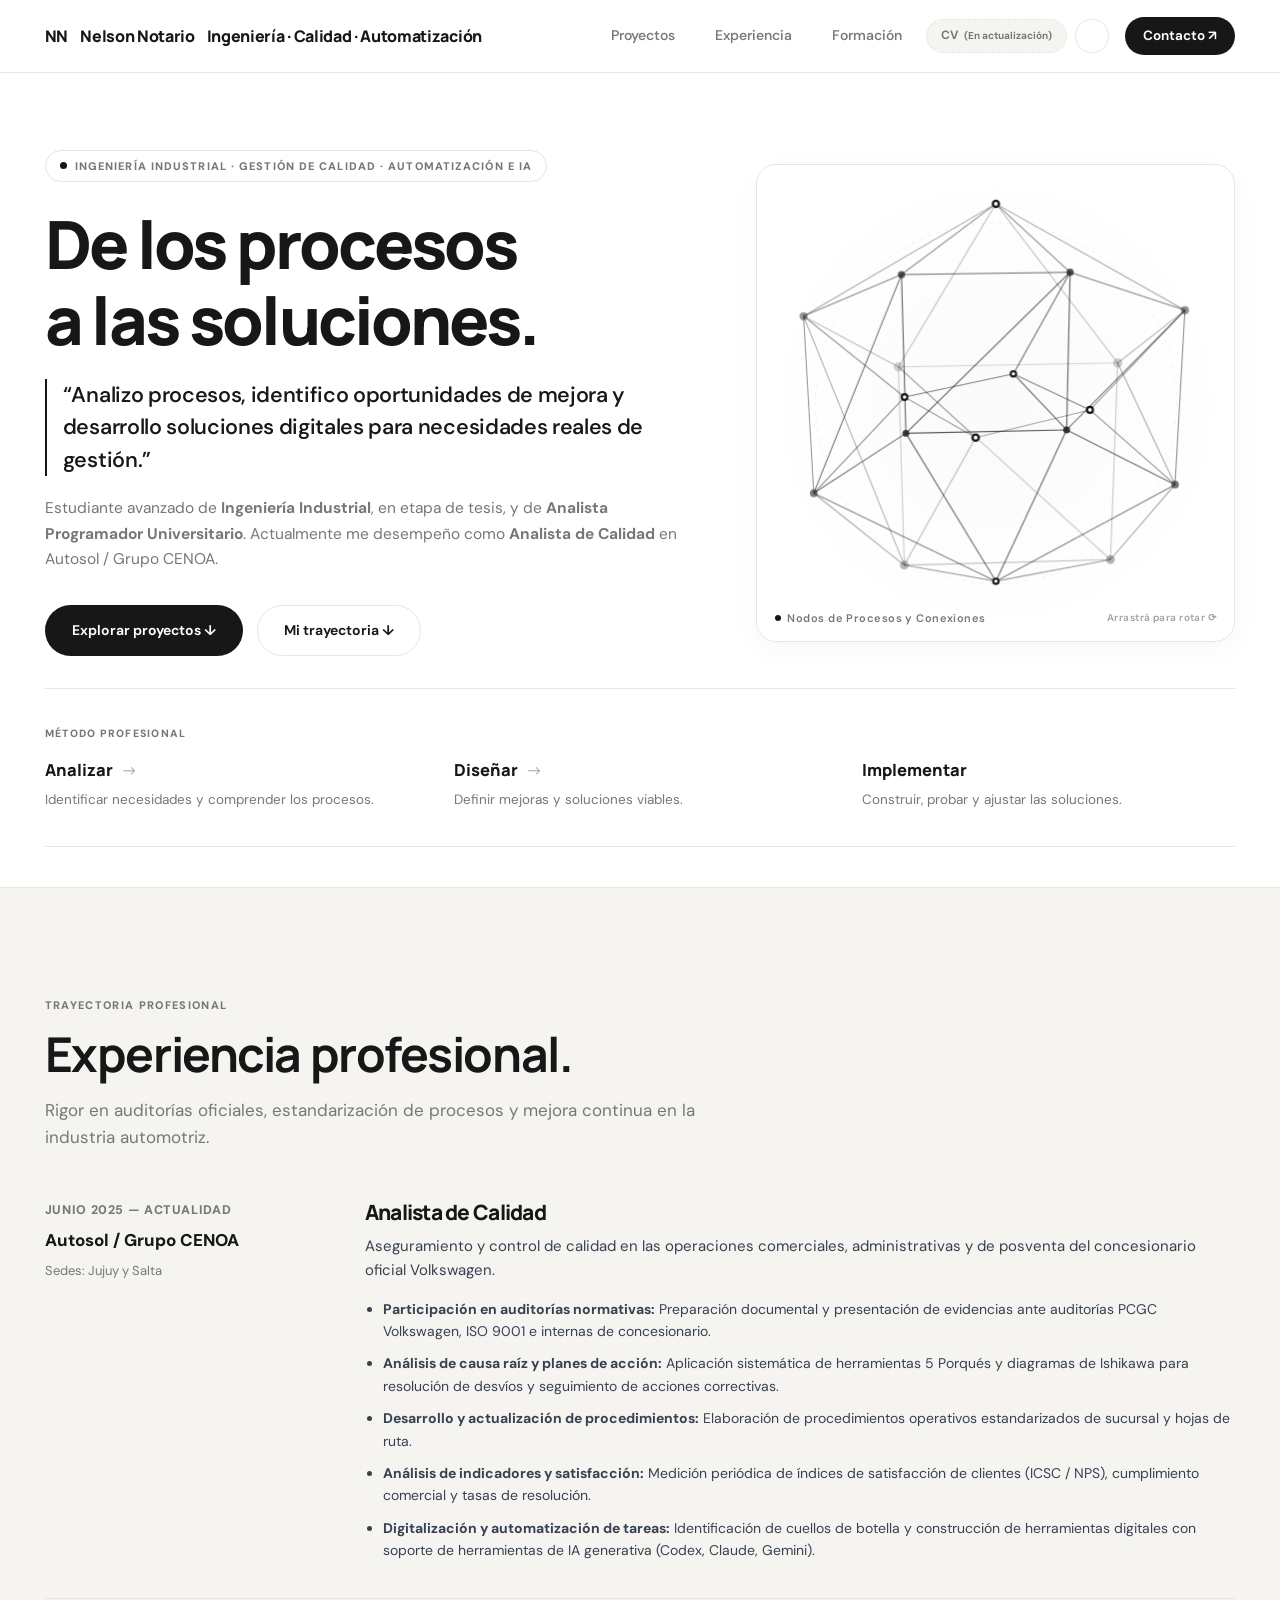
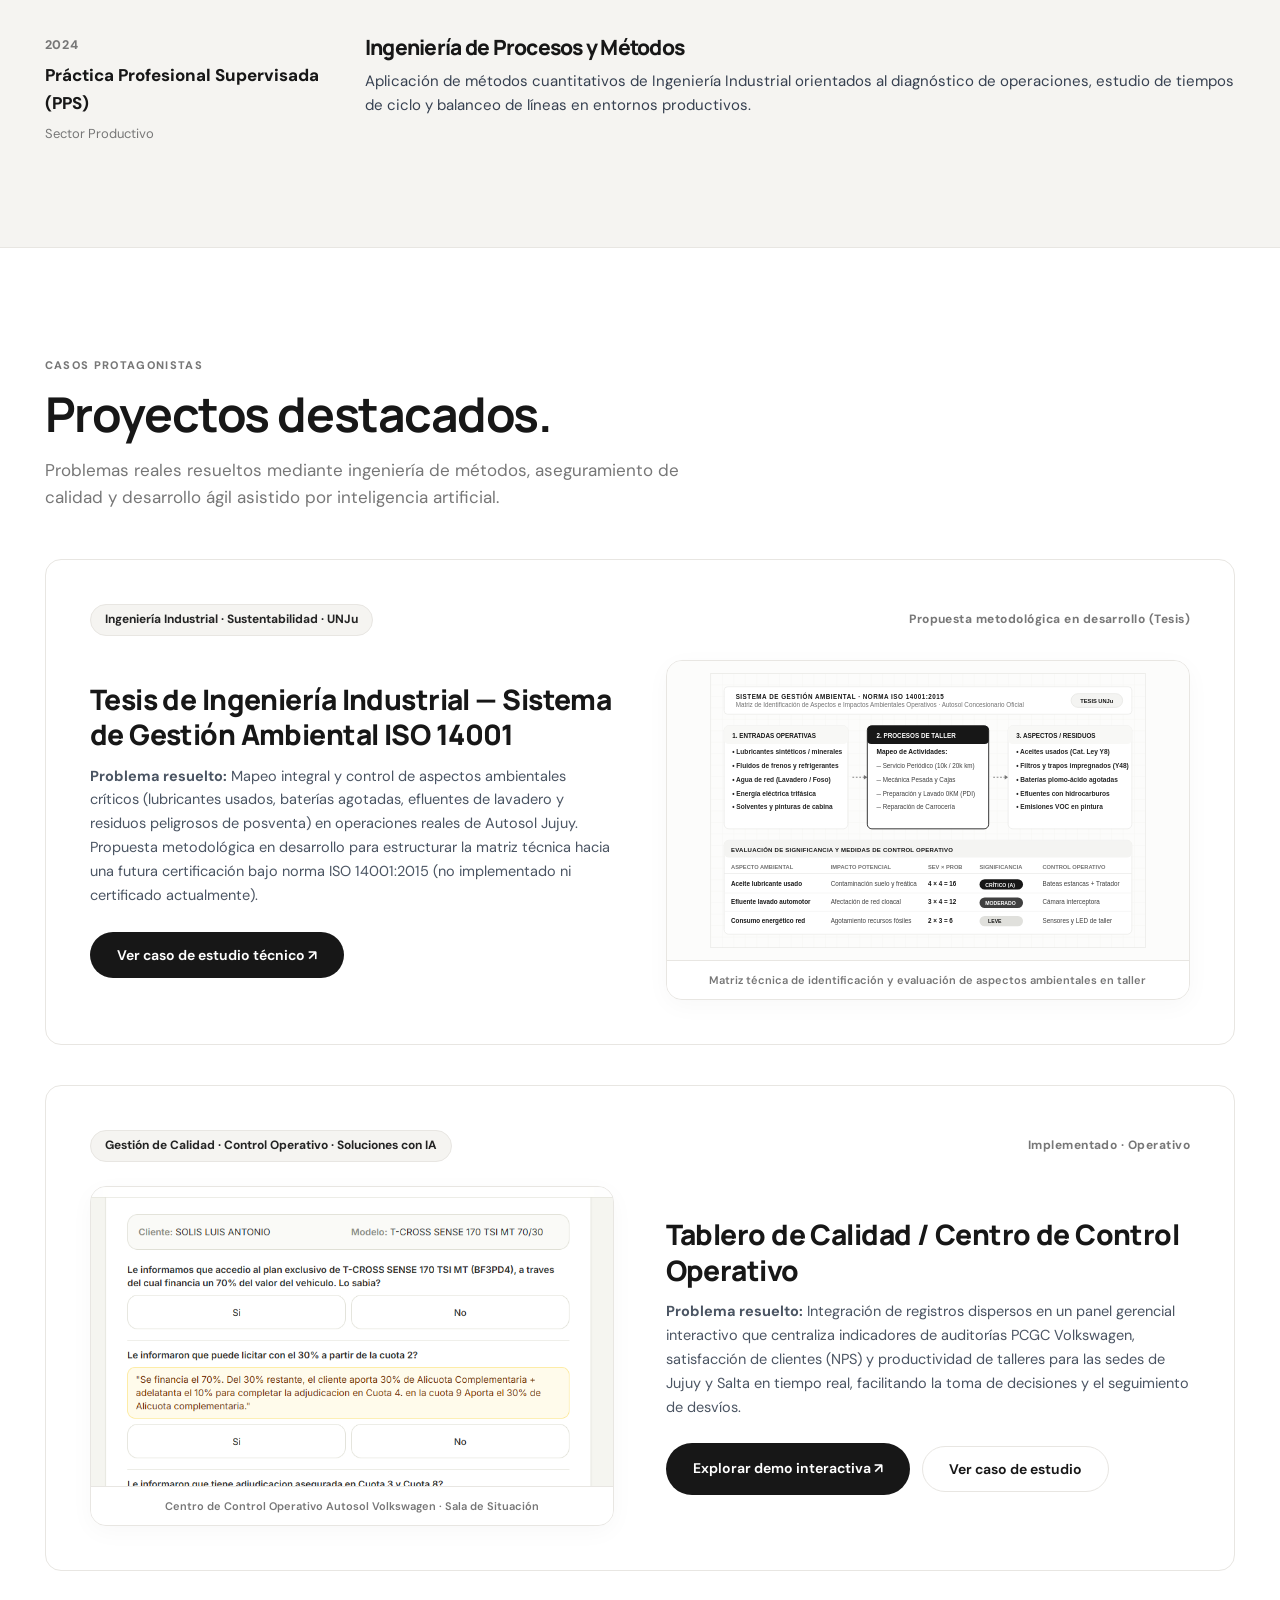
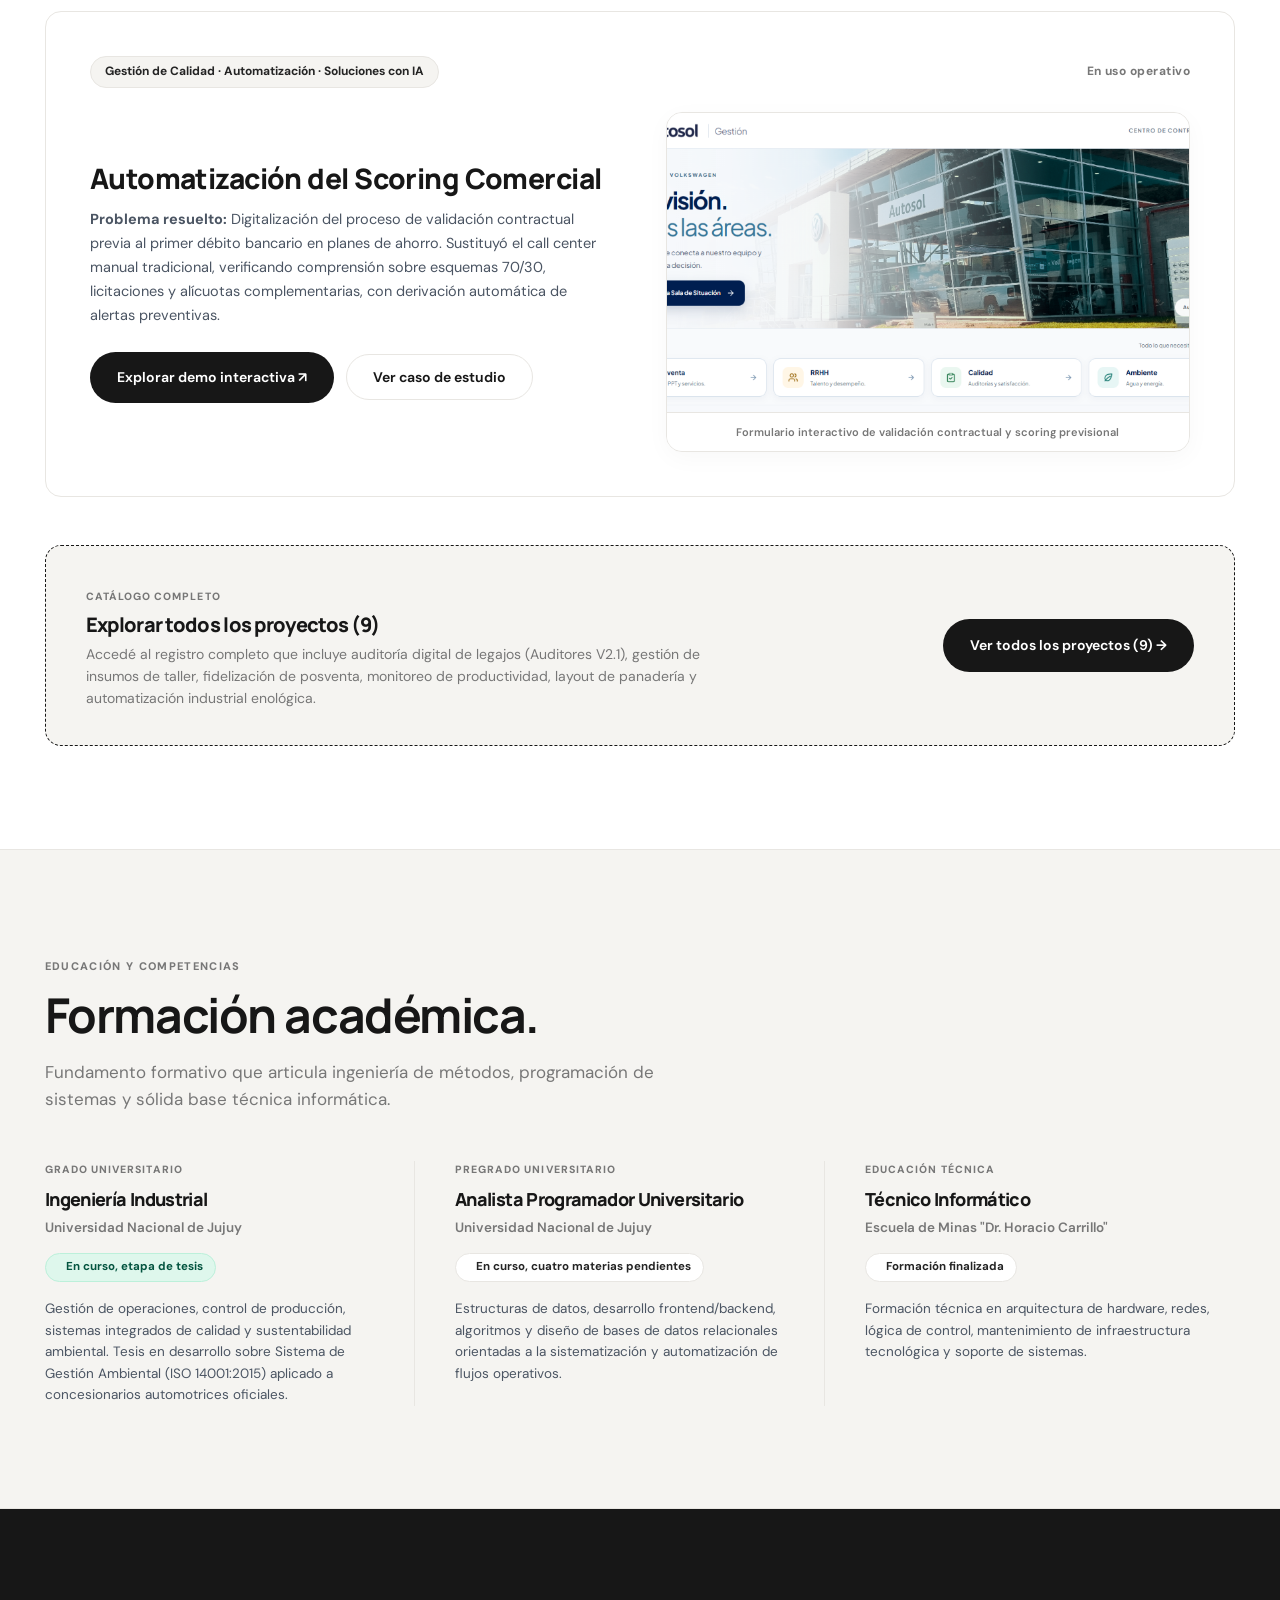
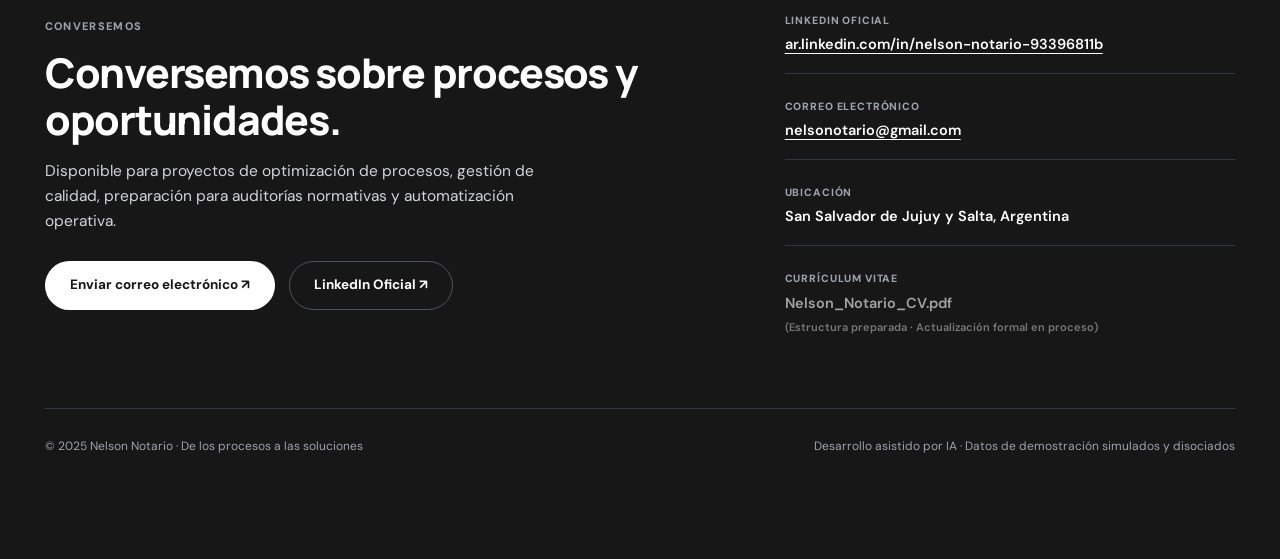
==== commit ec2356bd: "feat(editorial-v4): full-width alternating section bands (white/ivory/dark), alternate project compo" ====
--- a/index.html
+++ b/index.html
@@ -7,7 +7,7 @@
   <meta name="description" content="Nelson Notario — Portafolio profesional. De los procesos a las soluciones. Ingeniería Industrial, gestión de calidad y automatización con IA.">
   <meta name="author" content="Nelson Notario">
   <meta property="og:title" content="Nelson Notario — De los procesos a las soluciones">
-  <meta property="og:description" content="Analizo necesidades operativas, diseño mejoras y utilizo tecnología e inteligencia artificial para desarrollar soluciones aplicables.">
+  <meta property="og:description" content="Analizo procesos, identifico oportunidades de mejora y desarrollo soluciones digitales para necesidades reales de gestión.">
   <meta property="og:type" content="website">
   <title>Nelson Notario — De los procesos a las soluciones</title>
   <link rel="stylesheet" href="styles.css">
@@ -33,7 +33,7 @@
         <a href="#experiencia">Experiencia</a>
         <a href="#formacion">Formación</a>
         <span class="btn-cv-pending" title="Archivo Nelson_Notario_CV.pdf en proceso de actualización formal">
-          CV <small>(Actualización en curso)</small>
+          CV <small>(En actualización)</small>
         </span>
         <a href="https://ar.linkedin.com/in/nelson-notario-93396811b" target="_blank" rel="noopener noreferrer" class="nav-linkedin-link" aria-label="Perfil oficial de LinkedIn de Nelson Notario">
           <svg width="15" height="15" viewBox="0 0 24 24" fill="currentColor"><path d="M19 0h-14c-2.761 0-5 2.239-5 5v14c0 2.761 2.239 5 5 5h14c2.762 0 5-2.239 5-5v-14c0-2.761-2.762-5-5-5zm-11 19h-3v-11h3v11zm-1.5-12.268c-.966 0-1.75-.79-1.75-1.764s.784-1.764 1.75-1.764 1.75.79 1.75 1.764-.783 1.764-1.75 1.764zm13.5 12.268h-3v-5.604c0-3.368-4-3.113-4 0v5.604h-3v-11h3v1.765c1.396-2.586 7-2.777 7 2.476v6.759z"/></svg>
@@ -44,305 +44,304 @@
   </header>
 
   <main id="contenido">
-    <!-- SECTION 1: PORTADA ASIMÉTRICA CON VISUALIZACIÓN 3D -->
-    <section id="inicio" class="wrap hero">
-      <div class="hero-grid">
-        <div class="hero-content">
-          <div class="eyebrow-pill">
-            <span class="pulse-dot"></span>
-            <span>INGENIERÍA INDUSTRIAL · GESTIÓN DE CALIDAD · AUTOMATIZACIÓN E IA</span>
-          </div>
-
-          <h1>
-            De los procesos<br>a las soluciones.
-          </h1>
-
-          <div class="hero-punchline">
-            “Analizo necesidades operativas, diseño mejoras y utilizo tecnología e inteligencia artificial para desarrollar soluciones aplicables.”
-          </div>
-
-          <p class="hero-lead">
-            Estudiante avanzado de <strong>Ingeniería Industrial</strong> (en etapa de tesis) y de <strong>Analista Programador Universitario</strong>. Actualmente me desempeño como <strong>Analista de Calidad</strong> en Autosol (Grupo CENOA). Articulo rigor de procesos industriales, auditorías normativas y desarrollo ágil asistido por IA.
+    <!-- SECCIÓN 1: PORTADA — HERO (FONDO BLANCO) -->
+    <section id="inicio" class="section-band bg-white" style="padding-top: clamp(48px, 6vw, 84px); padding-bottom: 40px;">
+      <div class="wrap">
+        <div class="hero-grid">
+          <div class="hero-content">
+            <div class="eyebrow-pill">
+              <span class="pulse-dot"></span>
+              <span>INGENIERÍA INDUSTRIAL · GESTIÓN DE CALIDAD · AUTOMATIZACIÓN E IA</span>
+            </div>
+
+            <h1>
+              De los procesos<br>a las soluciones.
+            </h1>
+
+            <div class="hero-punchline">
+              “Analizo procesos, identifico oportunidades de mejora y desarrollo soluciones digitales para necesidades reales de gestión.”
+            </div>
+
+            <p class="hero-lead">
+              Estudiante avanzado de <strong>Ingeniería Industrial</strong>, en etapa de tesis, y de <strong>Analista Programador Universitario</strong>. Actualmente me desempeño como <strong>Analista de Calidad</strong> en Autosol / Grupo CENOA.
+            </p>
+
+            <div class="actions">
+              <a class="btn primary" href="#proyectos">
+                Explorar proyectos ↓
+              </a>
+              <a class="btn secondary" href="#experiencia">
+                Mi trayectoria ↓
+              </a>
+            </div>
+          </div>
+
+          <!-- Geometría 3D Monocromática Equilibrada -->
+          <div class="hero-3d-box" id="hero3dContainer">
+            <canvas id="hero3dCanvas" aria-label="Visualización 3D estructural de ingeniería y sistemas"></canvas>
+            <div class="hero-3d-caption">
+              <span><i class="node-indicator"></i> Nodos de Procesos y Conexiones</span>
+              <span style="font-size: 10px; color: #A3A3A3;">Arrastrá para rotar ⟳</span>
+            </div>
+          </div>
+        </div>
+
+        <!-- Método Profesional Discreto -->
+        <div class="method-strip">
+          <span class="method-tag">MÉTODO PROFESIONAL</span>
+          <div class="method-grid">
+            <div class="method-item">
+              <div class="method-heading">
+                <span>Analizar</span>
+                <span class="method-arrow">→</span>
+              </div>
+              <p class="method-desc">
+                Identificar necesidades y comprender los procesos.
+              </p>
+            </div>
+
+            <div class="method-item">
+              <div class="method-heading">
+                <span>Diseñar</span>
+                <span class="method-arrow">→</span>
+              </div>
+              <p class="method-desc">
+                Definir mejoras y soluciones viables.
+              </p>
+            </div>
+
+            <div class="method-item">
+              <div class="method-heading">
+                <span>Implementar</span>
+              </div>
+              <p class="method-desc">
+                Construir, probar y ajustar las soluciones.
+              </p>
+            </div>
+          </div>
+        </div>
+      </div>
+    </section>
+
+    <!-- SECCIÓN 2: EXPERIENCIA PROFESIONAL (FONDO MARFIL CÁLIDO) -->
+    <section id="experiencia" class="section-band bg-ivory">
+      <div class="wrap">
+        <div class="section-header-editorial">
+          <span class="section-tag-editorial">TRAYECTORIA PROFESIONAL</span>
+          <h2>Experiencia profesional.</h2>
+          <p class="section-lead-editorial">
+            Rigor en auditorías oficiales, estandarización de procesos y mejora continua en la industria automotriz.
           </p>
-
-          <div class="actions">
-            <a class="btn primary" href="#proyectos">
-              Ver proyectos destacados ↓
+        </div>
+
+        <div class="timeline-editorial-stack">
+          <!-- Experiencia 1: Autosol / CENOA -->
+          <div class="timeline-editorial-item">
+            <div class="timeline-editorial-left">
+              <span class="timeline-editorial-date">Junio 2025 — Actualidad</span>
+              <span class="timeline-editorial-company">Autosol / Grupo CENOA</span>
+              <span class="timeline-editorial-loc">Sedes: Jujuy y Salta</span>
+            </div>
+
+            <div class="timeline-editorial-right">
+              <h3 class="role-title">Analista de Calidad</h3>
+              <p class="role-summary">
+                Aseguramiento y control de calidad en las operaciones comerciales, administrativas y de posventa del concesionario oficial Volkswagen.
+              </p>
+              <ul class="role-bullets">
+                <li><strong>Participación en auditorías normativas:</strong> Preparación documental y presentación de evidencias ante auditorías PCGC Volkswagen, ISO 9001 e internas de concesionario.</li>
+                <li><strong>Análisis de causa raíz y planes de acción:</strong> Aplicación sistemática de herramientas 5 Porqués y diagramas de Ishikawa para resolución de desvíos y seguimiento de acciones correctivas.</li>
+                <li><strong>Desarrollo y actualización de procedimientos:</strong> Elaboración de procedimientos operativos estandarizados de sucursal y hojas de ruta.</li>
+                <li><strong>Análisis de indicadores y satisfacción:</strong> Medición periódica de índices de satisfacción de clientes (ICSC / NPS), cumplimiento comercial y tasas de resolución.</li>
+                <li><strong>Digitalización y automatización de tareas:</strong> Identificación de cuellos de botella y construcción de herramientas digitales con soporte de herramientas de IA generativa (Codex, Claude, Gemini).</li>
+              </ul>
+            </div>
+          </div>
+
+          <!-- Experiencia 2: PPS -->
+          <div class="timeline-editorial-item">
+            <div class="timeline-editorial-left">
+              <span class="timeline-editorial-date">2024</span>
+              <span class="timeline-editorial-company">Práctica Profesional Supervisada (PPS)</span>
+              <span class="timeline-editorial-loc">Sector Productivo</span>
+            </div>
+
+            <div class="timeline-editorial-right">
+              <h3 class="role-title">Ingeniería de Procesos y Métodos</h3>
+              <p class="role-summary">
+                Aplicación de métodos cuantitativos de Ingeniería Industrial orientados al diagnóstico de operaciones, estudio de tiempos de ciclo y balanceo de líneas en entornos productivos.
+              </p>
+            </div>
+          </div>
+        </div>
+      </div>
+    </section>
+
+    <!-- SECCIÓN 3: PROYECTOS DESTACADOS (FONDO BLANCO CON COMPOSICIÓN EDITORIAL DIFERENCIADA) -->
+    <section id="proyectos" class="section-band bg-white">
+      <div class="wrap">
+        <div class="section-header-editorial">
+          <span class="section-tag-editorial">CASOS PROTAGONISTAS</span>
+          <h2>Proyectos destacados.</h2>
+          <p class="section-lead-editorial">
+            Problemas reales resueltos mediante ingeniería de métodos, aseguramiento de calidad y desarrollo ágil asistido por inteligencia artificial.
+          </p>
+        </div>
+
+        <div class="featured-cases-stack">
+
+          <!-- CASO 1: TESIS ISO 14001:2015 (COMPOSICIÓN PROTAGONISTA) -->
+          <article class="case-card-monumental" id="caso-tesis">
+            <div class="case-header-row">
+              <span class="pill-category">Ingeniería Industrial · Sustentabilidad · UNJu</span>
+              <span class="badge-status-clean">Propuesta metodológica en desarrollo (Tesis)</span>
+            </div>
+
+            <div class="case-grid-content with-preview">
+              <div class="case-main-info">
+                <h3 class="case-title">Tesis de Ingeniería Industrial — Sistema de Gestión Ambiental ISO 14001</h3>
+                <p class="case-problem-lead">
+                  <strong>Problema resuelto:</strong> Mapeo integral y control de aspectos ambientales críticos (lubricantes usados, baterías agotadas, efluentes de lavadero y residuos peligrosos de posventa) en operaciones reales de Autosol Jujuy. Propuesta metodológica en desarrollo para estructurar la matriz técnica hacia una futura certificación bajo norma ISO 14001:2015 (no implementado ni certificado actualmente).
+                </p>
+
+                <div class="case-actions-row">
+                  <button type="button" class="btn primary btn-open-modal" data-id="tesis">
+                    Ver caso de estudio técnico ↗
+                  </button>
+                </div>
+              </div>
+
+              <div class="case-visual-preview">
+                <img src="demos/assets/iso-14001-matriz.svg" alt="Esquema técnico de la matriz de aspectos e impactos ambientales ISO 14001:2015" class="preview-img contain-fit" loading="lazy">
+                <span class="preview-caption">Matriz técnica de identificación y evaluación de aspectos ambientales en taller</span>
+              </div>
+            </div>
+          </article>
+
+          <!-- CASO 2: TABLERO DE CALIDAD (COMPOSICIÓN INVERTIDA: IMAGEN A LA IZQUIERDA) -->
+          <article class="case-card-monumental" id="caso-tablero">
+            <div class="case-header-row">
+              <span class="pill-category">Gestión de Calidad · Control Operativo · Soluciones con IA</span>
+              <span class="badge-status-clean">Implementado · Operativo</span>
+            </div>
+
+            <div class="case-grid-content reverse-layout">
+              <div class="case-visual-preview">
+                <img src="demos/assets/centro-control-hero.png" alt="Captura real del Centro de Control Operativo Autosol Volkswagen" class="preview-img" loading="lazy">
+                <span class="preview-caption">Centro de Control Operativo Autosol Volkswagen · Sala de Situación</span>
+              </div>
+
+              <div class="case-main-info">
+                <h3 class="case-title">Tablero de Calidad / Centro de Control Operativo</h3>
+                <p class="case-problem-lead">
+                  <strong>Problema resuelto:</strong> Integración de registros dispersos en un panel gerencial interactivo que centraliza indicadores de auditorías PCGC Volkswagen, satisfacción de clientes (NPS) y productividad de talleres para las sedes de Jujuy y Salta en tiempo real, facilitando la toma de decisiones y el seguimiento de desvíos.
+                </p>
+
+                <div class="case-actions-row">
+                  <a href="demos/tablero.html" class="btn primary">
+                    Explorar demo interactiva ↗
+                  </a>
+                  <button type="button" class="btn secondary btn-open-modal" data-id="tablero">
+                    Ver caso de estudio
+                  </button>
+                </div>
+              </div>
+            </div>
+          </article>
+
+          <!-- CASO 3: SCORING COMERCIAL (COMPOSICIÓN NORMAL: TEXTO A LA IZQUIERDA) -->
+          <article class="case-card-monumental" id="caso-scoring">
+            <div class="case-header-row">
+              <span class="pill-category">Gestión de Calidad · Automatización · Soluciones con IA</span>
+              <span class="badge-status-clean">En uso operativo</span>
+            </div>
+
+            <div class="case-grid-content with-preview">
+              <div class="case-main-info">
+                <h3 class="case-title">Automatización del Scoring Comercial</h3>
+                <p class="case-problem-lead">
+                  <strong>Problema resuelto:</strong> Digitalización del proceso de validación contractual previa al primer débito bancario en planes de ahorro. Sustituyó el call center manual tradicional, verificando comprensión sobre esquemas 70/30, licitaciones y alícuotas complementarias, con derivación automática de alertas preventivas.
+                </p>
+
+                <div class="case-actions-row">
+                  <a href="demos/scoring.html" class="btn primary">
+                    Explorar demo interactiva ↗
+                  </a>
+                  <button type="button" class="btn secondary btn-open-modal" data-id="scoring">
+                    Ver caso de estudio
+                  </button>
+                </div>
+              </div>
+
+              <div class="case-visual-preview">
+                <img src="demos/assets/scoring-preview.png" alt="Captura real del formulario de validación de suscripción Scoring" class="preview-img" loading="lazy">
+                <span class="preview-caption">Formulario interactivo de validación contractual y scoring previsional</span>
+              </div>
+            </div>
+          </article>
+
+        </div>
+
+        <!-- ACCESO A TODOS LOS PROYECTOS DENTRO DE LA SECCIÓN PROYECTOS -->
+        <div class="archive-callout-card">
+          <div class="callout-content">
+            <span class="callout-pill">CATÁLOGO COMPLETO</span>
+            <h3>Explorar todos los proyectos (9)</h3>
+            <p>
+              Accedé al registro completo que incluye auditoría digital de legajos (Auditores V2.1), gestión de insumos de taller, fidelización de posventa, monitoreo de productividad, layout de panadería y automatización industrial enológica.
+            </p>
+          </div>
+          <div class="callout-action">
+            <a href="proyectos.html" class="btn primary large-btn">
+              Ver todos los proyectos (9) →
             </a>
-            <a class="btn secondary" href="#experiencia">
-              Experiencia y trayectoria
-            </a>
-            <a class="btn ghost" href="#contacto">
-              Contacto directo
-            </a>
-          </div>
-        </div>
-
-        <!-- 3D Engineering Structure Canvas (Monochromatic, Lightweight, Interactive) -->
-        <div class="hero-3d-box" id="hero3dContainer">
-          <canvas id="hero3dCanvas" aria-label="Visualización 3D estructural de ingeniería y sistemas"></canvas>
-          <div class="hero-3d-caption">
-            <span><i class="node-indicator"></i> Red de Procesos y Nodos Operativos</span>
-            <span style="font-size: 10px; color: #A3A3A3;">Arrastrá para orbitar ⟳</span>
           </div>
         </div>
       </div>
     </section>
 
-    <!-- SECTION: MÉTODO DE TRABAJO MINIMALISTA -->
-    <section class="wrap">
-      <div class="method-strip">
-        <span class="method-tag">MÉTODO PROFESIONAL</span>
-        <div class="method-grid">
-          <div class="method-item">
-            <div class="method-heading">
-              <span>01. Analizar</span>
-              <span class="method-arrow">→</span>
-            </div>
-            <p class="method-desc">
-              Identificación de cuellos de botella operativos, requisitos normativos PCGC / ISO y desvíos en el flujo de trabajo real.
-            </p>
-          </div>
-
-          <div class="method-item">
-            <div class="method-heading">
-              <span>02. Diseñar</span>
-              <span class="method-arrow">→</span>
-            </div>
-            <p class="method-desc">
-              Estructuración de mejoras metodológicas, análisis de causa raíz y estandarización de procesos y procedimientos.
-            </p>
-          </div>
-
-          <div class="method-item">
-            <div class="method-heading">
-              <span>03. Implementar</span>
-            </div>
-            <p class="method-desc">
-              Construcción de soluciones digitales funcionales y automatizaciones mediante herramientas de inteligencia artificial.
-            </p>
-          </div>
-        </div>
-      </div>
-    </section>
-
-    <!-- SECTION 2: PROYECTOS DESTACADOS (3 CASOS PROTAGONISTAS) -->
-    <section id="proyectos" class="wrap section-editorial">
-      <div class="section-header-editorial">
-        <span class="section-tag-editorial">CASOS PROTAGONISTAS</span>
-        <h2>Proyectos destacados.</h2>
-        <p class="section-lead-editorial">
-          Iniciativas donde la ingeniería de métodos, el rigor de calidad y las soluciones digitales asistidas por IA resuelven problemas operativos reales.
-        </p>
-      </div>
-
-      <div class="featured-cases-stack">
-
-        <!-- CASO 1: TESIS ISO 14001:2015 -->
-        <article class="case-card-monumental" id="caso-tesis">
-          <div class="case-header-row">
-            <span class="pill-category">Ingeniería Industrial · Sustentabilidad · UNJu</span>
-            <span class="badge-status-clean">Tesis de grado en etapa final</span>
-          </div>
-
-          <div class="case-grid-content with-preview">
-            <div class="case-main-info">
-              <h3 class="case-title">Tesis de Ingeniería Industrial — ISO 14001</h3>
-              <p class="case-problem-lead">
-                <strong>Problema resuelto:</strong> Mapeo integral y mitigación de aspectos ambientales críticos (lubricantes usados, baterías agotadas, efluentes de lavadero y residuos peligrosos de posventa) en operaciones reales de Autosol Jujuy, estructurando la matriz técnica para una futura certificación bajo norma ISO 14001:2015.
-              </p>
-
-              <div class="case-actions-row">
-                <button type="button" class="btn primary btn-open-modal" data-id="tesis">
-                  Ver caso de estudio técnico ↗
-                </button>
-              </div>
-            </div>
-
-            <div class="case-visual-preview">
-              <img src="demos/assets/iso-14001-matriz.svg" alt="Esquema técnico de la matriz de aspectos e impactos ambientales ISO 14001:2015" class="preview-img contain-fit" loading="lazy">
-              <span class="preview-caption">Matriz técnica de identificación y evaluación de aspectos ambientales en taller</span>
-            </div>
-          </div>
-        </article>
-
-        <!-- CASO 2: CENTRO DE CONTROL OPERATIVO AUTOSOL -->
-        <article class="case-card-monumental" id="caso-tablero">
-          <div class="case-header-row">
-            <span class="pill-category">Gestión de Calidad · Control Operativo · Soluciones con IA</span>
-            <span class="badge-status-clean">Implementado · Operativo</span>
-          </div>
-
-          <div class="case-grid-content with-preview">
-            <div class="case-main-info">
-              <h3 class="case-title">Tablero de Calidad · Centro de Control Operativo</h3>
-              <p class="case-problem-lead">
-                <strong>Problema resuelto:</strong> Integración de registros dispersos en un panel gerencial interactivo que consolida indicadores de auditorías PCGC Volkswagen, satisfacción de clientes (NPS) y productividad de talleres para las sedes de Jujuy y Salta en tiempo real.
-              </p>
-
-              <div class="case-actions-row">
-                <a href="demos/tablero.html" class="btn primary">
-                  Abrir demostración interactiva ↗
-                </a>
-                <button type="button" class="btn secondary btn-open-modal" data-id="tablero">
-                  Ver ficha técnica
-                </button>
-              </div>
-            </div>
-
-            <div class="case-visual-preview">
-              <img src="demos/assets/centro-control-hero.png" alt="Captura real del Centro de Control Operativo Autosol Volkswagen" class="preview-img" loading="lazy">
-              <span class="preview-caption">Centro de Control Operativo Autosol Volkswagen · Sala de Situación</span>
-            </div>
-          </div>
-        </article>
-
-        <!-- CASO 3: VALIDACIÓN DIGITAL DE SUSCRIPCIONES (SCORING) -->
-        <article class="case-card-monumental" id="caso-scoring">
-          <div class="case-header-row">
-            <span class="pill-category">Gestión de Calidad · Automatización · Soluciones con IA</span>
-            <span class="badge-status-clean">En uso operativo</span>
-          </div>
-
-          <div class="case-grid-content with-preview">
-            <div class="case-main-info">
-              <h3 class="case-title">Automatización del Proceso de Scoring Comercial</h3>
-              <p class="case-problem-lead">
-                <strong>Problema resuelto:</strong> Digitalización de la validación contractual previa al primer débito bancario en planes de ahorro. Sustituyó el call center manual, verificando condiciones de adjudicación, esquemas 70/30 y alícuotas complementarias, con derivación automática de alertas preventivas.
-              </p>
-
-              <div class="case-actions-row">
-                <a href="demos/scoring.html" class="btn primary">
-                  Abrir demostración interactiva ↗
-                </a>
-                <button type="button" class="btn secondary btn-open-modal" data-id="scoring">
-                  Ver ficha técnica
-                </button>
-              </div>
-            </div>
-
-            <div class="case-visual-preview">
-              <img src="demos/assets/scoring-preview.png" alt="Captura real del formulario de validación de suscripción Scoring" class="preview-img" loading="lazy">
-              <span class="preview-caption">Formulario interactivo de validación contractual y scoring previsional</span>
-            </div>
-          </div>
-        </article>
-
-      </div>
-
-      <!-- ACCESO A TODOS LOS PROYECTOS DENTRO DE LA SECCIÓN PROYECTOS -->
-      <div class="archive-callout-card">
-        <div class="callout-content">
-          <span class="callout-pill">CATÁLOGO COMPLETO</span>
-          <h3>Explorar todos los proyectos (9)</h3>
-          <p>
-            Accedé al registro completo que incluye auditoría digital de legajos (Auditores V2.1), gestión de insumos de taller, fidelización de posventa, monitoreo de productividad, layout de panadería y automatización industrial enológica.
+    <!-- SECCIÓN 4: FORMACIÓN ACADÉMICA (FONDO MARFIL CÁLIDO) -->
+    <section id="formacion" class="section-band bg-ivory">
+      <div class="wrap">
+        <div class="section-header-editorial">
+          <span class="section-tag-editorial">EDUCACIÓN Y COMPETENCIAS</span>
+          <h2>Formación académica.</h2>
+          <p class="section-lead-editorial">
+            Fundamento formativo que articula ingeniería de métodos, programación de sistemas y sólida base técnica informática.
           </p>
         </div>
-        <div class="callout-action">
-          <a href="proyectos.html" class="btn primary large-btn">
-            Ver todos los proyectos (9) →
-          </a>
-        </div>
-      </div>
-    </section>
-
-    <!-- SECTION 3: EXPERIENCIA PROFESIONAL -->
-    <section id="experiencia" class="wrap section-editorial">
-      <div class="section-header-editorial">
-        <span class="section-tag-editorial">TRAYECTORIA PROFESIONAL</span>
-        <h2>Experiencia profesional.</h2>
-        <p class="section-lead-editorial">
-          Rigor en auditorías normativas, análisis de causa raíz, estandarización de procesos y mejora continua.
-        </p>
-      </div>
-
-      <div class="timeline-stack">
-        <!-- ROL 1: AUTOSOL / CENOA -->
-        <div class="timeline-item">
-          <div class="timeline-left">
-            <span class="timeline-date">Junio 2025 — Actualidad</span>
-            <span class="timeline-company">Autosol / Grupo CENOA</span>
-            <span class="timeline-loc">Sedes Jujuy y Salta</span>
-          </div>
-          <div class="timeline-right">
-            <h3 class="role-title">Analista de Calidad</h3>
-            <p class="role-summary">
-              Aseguramiento y control de calidad en las operaciones comerciales, administrativas y de posventa del concesionario oficial Volkswagen.
-            </p>
-            <ul class="role-bullets">
-              <li><strong>Auditorías oficiales PCGC Volkswagen e ISO 9001:</strong> Preparación de carpetas normativas, presentación de evidencias ante auditores y coordinación de auditorías internas.</li>
-              <li><strong>Análisis de causa raíz y planes de acción:</strong> Identificación sistemática de desvíos mediante metodologías 5 Porqués y diagramas de Ishikawa, ejecutando planes correctivos.</li>
-              <li><strong>Procedimientos operativos:</strong> Redacción, actualización y estandarización de procedimientos operativos de sucursal y hojas de ruta.</li>
-              <li><strong>Análisis de indicadores:</strong> Medición y reporte periódico de satisfacción del cliente (NPS / ICSC), cumplimiento comercial y tasas de resolución.</li>
-              <li><strong>Automatización asistida por IA:</strong> Detección de cuellos de botella y desarrollo de herramientas digitales ágiles con asistencia de inteligencia artificial generativa.</li>
-            </ul>
-          </div>
-        </div>
-
-        <!-- ROL 2: PPS -->
-        <div class="timeline-item">
-          <div class="timeline-left">
-            <span class="timeline-date">2024</span>
-            <span class="timeline-company">Práctica Profesional</span>
-            <span class="timeline-loc">Sector Productivo</span>
-          </div>
-          <div class="timeline-right">
-            <h3 class="role-title">Práctica Profesional Supervisada (PPS)</h3>
-            <p class="role-summary">
-              Aplicación de métodos cuantitativos de Ingeniería Industrial: diagnóstico de operaciones, estudio de tiempos de ciclo y balanceo de procesos en entornos productivos.
-            </p>
-          </div>
-        </div>
-      </div>
-    </section>
-
-    <!-- SECTION 4: FORMACIÓN -->
-    <section id="formacion" class="wrap section-editorial">
-      <div class="section-header-editorial">
-        <span class="section-tag-editorial">EDUCACIÓN Y COMPETENCIAS</span>
-        <h2>Formación.</h2>
-        <p class="section-lead-editorial">
-          Bases que articulan ingeniería de métodos, programación de sistemas y formación técnica informática.
-        </p>
-      </div>
-
-      <div class="academic-cards-grid">
-        <!-- 1. INGENIERÍA INDUSTRIAL -->
-        <div class="academic-card">
-          <div>
+
+        <div class="academic-editorial-grid">
+          <!-- 1. INGENIERÍA INDUSTRIAL -->
+          <div class="academic-editorial-col">
             <span class="degree-tag">GRADO UNIVERSITARIO</span>
             <h3 class="degree-title">Ingeniería Industrial</h3>
-            <span class="degree-school">Universidad Nacional de Jujuy (UNJu)</span>
+            <span class="degree-school">Universidad Nacional de Jujuy</span>
             <div class="degree-status highlight">
               <span class="dot-status"></span>
-              <strong>En etapa de tesis</strong>
+              <strong>En curso, etapa de tesis</strong>
             </div>
             <p class="degree-desc">
-              Gestión de la producción, optimización de operaciones, calidad y seguridad ambiental. Tesis en desarrollo sobre la formulación e implementación de un Sistema de Gestión Ambiental (ISO 14001:2015) en operaciones de taller y concesionario automotriz.
-            </p>
-          </div>
-        </div>
-
-        <!-- 2. ANALISTA PROGRAMADOR UNIVERSITARIO -->
-        <div class="academic-card">
-          <div>
+              Gestión de operaciones, control de producción, sistemas integrados de calidad y sustentabilidad ambiental. Tesis en desarrollo sobre Sistema de Gestión Ambiental (ISO 14001:2015) aplicado a concesionarios automotrices oficiales.
+            </p>
+          </div>
+
+          <!-- 2. ANALISTA PROGRAMADOR UNIVERSITARIO -->
+          <div class="academic-editorial-col">
             <span class="degree-tag">PREGRADO UNIVERSITARIO</span>
             <h3 class="degree-title">Analista Programador Universitario</h3>
-            <span class="degree-school">Universidad Nacional de Jujuy (UNJu)</span>
+            <span class="degree-school">Universidad Nacional de Jujuy</span>
             <div class="degree-status">
               <span class="dot-status dot-neutral"></span>
-              <strong>Cuatro materias pendientes</strong>
+              <strong>En curso, cuatro materias pendientes</strong>
             </div>
             <p class="degree-desc">
               Estructuras de datos, desarrollo frontend/backend, algoritmos y diseño de bases de datos relacionales orientadas a la sistematización y automatización de flujos operativos.
             </p>
           </div>
-        </div>
-
-        <!-- 3. TÉCNICO INFORMÁTICO -->
-        <div class="academic-card">
-          <div>
+
+          <!-- 3. TÉCNICO INFORMÁTICO -->
+          <div class="academic-editorial-col">
             <span class="degree-tag">EDUCACIÓN TÉCNICA</span>
             <h3 class="degree-title">Técnico Informático</h3>
             <span class="degree-school">Escuela de Minas "Dr. Horacio Carrillo"</span>
@@ -351,15 +350,15 @@
               <strong>Formación finalizada</strong>
             </div>
             <p class="degree-desc">
-              Capacitación integral en arquitectura de hardware, administración de redes, lógica de control, mantenimiento de infraestructura informática y diagnóstico de sistemas.
+              Formación técnica en arquitectura de hardware, redes, lógica de control, mantenimiento de infraestructura tecnológica y soporte de sistemas.
             </p>
           </div>
         </div>
       </div>
     </section>
 
-    <!-- SECTION 5: CONTACTO -->
-    <section id="contacto" class="contact-section-editorial">
+    <!-- SECCIÓN 5: CONTACTO (FONDO NEGRO PURO #171717) -->
+    <section id="contacto" class="section-band bg-dark">
       <div class="wrap">
         <div class="contact-grid-editorial">
           <div class="contact-info-col">
@@ -378,22 +377,22 @@
             </div>
           </div>
 
-          <div class="contact-details-box">
-            <div class="contact-item">
+          <div class="contact-details-clean">
+            <div class="contact-item-clean">
               <span class="contact-label">LINKEDIN OFICIAL</span>
               <a href="https://ar.linkedin.com/in/nelson-notario-93396811b" target="_blank" rel="noopener noreferrer" class="contact-link">ar.linkedin.com/in/nelson-notario-93396811b</a>
             </div>
-            <div class="contact-item">
+            <div class="contact-item-clean">
               <span class="contact-label">CORREO ELECTRÓNICO</span>
               <a href="mailto:nelsonotario@gmail.com" class="contact-link">nelsonotario@gmail.com</a>
             </div>
-            <div class="contact-item">
+            <div class="contact-item-clean">
               <span class="contact-label">UBICACIÓN</span>
               <span class="contact-value">San Salvador de Jujuy y Salta, Argentina</span>
             </div>
-            <div class="contact-item">
+            <div class="contact-item-clean">
               <span class="contact-label">CURRÍCULUM VITAE</span>
-              <span class="contact-value" style="color: #9CA3AF;">Nelson_Notario_CV.pdf <small style="display:block; font-size: 11px; color:#A3A3A3; margin-top:2px;">(Estructura preparada · Actualización formal en proceso)</small></span>
+              <span class="contact-value" style="color: #A3A3A3;">Nelson_Notario_CV.pdf <small style="display:block; font-size: 11px; color:#777777; margin-top:2px;">(Estructura preparada · Actualización formal en proceso)</small></span>
             </div>
           </div>
         </div>
--- a/styles.css
+++ b/styles.css
@@ -1,22 +1,23 @@
 @import url('https://fonts.googleapis.com/css2?family=DM+Sans:ital,wght@0,400;0,500;0,600;0,700;1,400&family=Manrope:wght@450;500;550;600;650;700;800&display=swap');
 
 /* ==========================================================================
-   MINIMALISMO EDITORIAL MONOCROMÁTICO — SISTEMA DE DISEÑO
+   MINIMALISMO EDITORIAL PREMIUM — SISTEMA DE DISEÑO DEFINITIVO
    ========================================================================== */
 :root {
-  /* Paleta definitiva monocromática */
-  --bg-primary: #FFFFFF;
-  --bg-alt: #F8F8F6;
-  --bg-card: #FFFFFF;
-  --bg-card-hover: #FBFBFA;
+  /* Paleta definitiva — Prompt Maestro */
+  --bg-white: #FFFFFF;
+  --bg-ivory: #F5F4F1;
+  --bg-dark: #171717;
+  --bg-dark-secondary: #242424;
 
   --ink-primary: #171717;
   --ink-secondary: #242424;
-  --ink-muted: #737373;
+  --ink-muted: #777777;
   --ink-light: #A3A3A3;
 
-  --border-subtle: #E8E8E5;
+  --border-subtle: #E8E6E2;
   --border-strong: #171717;
+  --accent-slate: #526875;
 
   /* Tipografías */
   --font-display: 'Manrope', -apple-system, BlinkMacSystemFont, "Segoe UI", Roboto, sans-serif;
@@ -24,7 +25,6 @@
 
   /* Espaciado y Dimensiones */
   --container-max: 1380px;
-  --section-pad: 96px;
   --radius-sm: 6px;
   --radius-card: 16px;
   --radius-pill: 9999px;
@@ -43,7 +43,7 @@
 
 body {
   margin: 0;
-  background-color: var(--bg-primary);
+  background-color: var(--bg-white);
   color: var(--ink-secondary);
   font-family: var(--font-body);
   font-size: 16px;
@@ -1115,12 +1115,182 @@
   gap: 32px;
 }
 
-/* Method Strip Minimalist */
+/* ==========================================================================
+   RITMO VISUAL EDITORIAL — BANDAS DE SECCIÓN COMPLETAS
+   ========================================================================== */
+.section-band {
+  width: 100%;
+  padding: clamp(68px, 8vw, 104px) 0;
+}
+
+.section-band.bg-white {
+  background-color: var(--bg-white);
+}
+
+.section-band.bg-ivory {
+  background-color: var(--bg-ivory);
+  border-top: 1px solid var(--border-subtle);
+  border-bottom: 1px solid var(--border-subtle);
+}
+
+.section-band.bg-dark {
+  background-color: var(--bg-dark);
+  color: #FFFFFF;
+}
+
+.section-header-editorial {
+  margin-bottom: 48px;
+}
+
+.section-tag-editorial {
+  font-size: 11px;
+  font-weight: 800;
+  letter-spacing: 0.12em;
+  text-transform: uppercase;
+  color: var(--ink-muted);
+  margin-bottom: 12px;
+  display: inline-block;
+}
+
+.section-lead-editorial {
+  font-size: 17px;
+  color: var(--ink-muted);
+  max-width: 680px;
+  line-height: 1.6;
+}
+
+/* Featured Monumental Cases — Composiciones Diferenciadas */
+.featured-cases-stack {
+  display: flex;
+  flex-direction: column;
+  gap: 40px;
+  margin-bottom: 48px;
+}
+
+.case-card-monumental {
+  background: #FFFFFF;
+  border: 1px solid var(--border-subtle);
+  border-radius: 16px;
+  padding: clamp(28px, 4vw, 44px);
+  transition: transform 0.2s ease, box-shadow 0.2s ease;
+}
+
+.case-card-monumental:hover {
+  border-color: #CBD5E1;
+  box-shadow: 0 12px 32px rgba(0, 0, 0, 0.04);
+}
+
+.case-header-row {
+  display: flex;
+  justify-content: space-between;
+  align-items: center;
+  margin-bottom: 24px;
+  flex-wrap: wrap;
+  gap: 12px;
+}
+
+.pill-category {
+  background: var(--bg-ivory);
+  border: 1px solid var(--border-subtle);
+  padding: 5px 14px;
+  border-radius: var(--radius-pill);
+  font-size: 12px;
+  font-weight: 700;
+  color: var(--ink-secondary);
+}
+
+.badge-status-clean {
+  font-size: 12px;
+  font-weight: 700;
+  color: var(--ink-muted);
+  letter-spacing: 0.04em;
+}
+
+/* Diferenciación de composiciones: Split Normal vs Split Invertido */
+.case-grid-content {
+  display: grid;
+  gap: clamp(28px, 4vw, 56px);
+  align-items: center;
+}
+
+.case-grid-content.with-preview {
+  grid-template-columns: 1fr 1fr;
+}
+
+.case-grid-content.reverse-layout {
+  grid-template-columns: 1fr 1fr;
+}
+
+.case-grid-content.reverse-layout .case-visual-preview {
+  order: 1;
+}
+
+.case-grid-content.reverse-layout .case-main-info {
+  order: 2;
+}
+
+.case-title {
+  font-size: clamp(1.4rem, 2.2vw, 1.85rem);
+  font-weight: 800;
+  margin-bottom: 12px;
+  letter-spacing: -0.02em;
+  color: var(--ink-primary);
+  line-height: 1.25;
+}
+
+.case-problem-lead {
+  font-size: 14.5px;
+  color: #4B5563;
+  line-height: 1.65;
+  margin-bottom: 24px;
+}
+
+.case-actions-row {
+  display: flex;
+  gap: 12px;
+  align-items: center;
+  flex-wrap: wrap;
+}
+
+.case-visual-preview {
+  background: #FAFAFA;
+  border: 1px solid var(--border-subtle);
+  border-radius: 16px;
+  overflow: hidden;
+  display: flex;
+  flex-direction: column;
+  box-shadow: 0 6px 24px rgba(0,0,0,0.03);
+}
+
+.preview-img {
+  width: 100%;
+  height: 300px;
+  object-fit: cover;
+  display: block;
+  border-bottom: 1px solid var(--border-subtle);
+}
+
+.preview-img.contain-fit {
+  object-fit: contain;
+  background: #FCFCFB;
+  padding: 12px;
+}
+
+.preview-caption {
+  padding: 10px 16px;
+  font-size: 11px;
+  font-weight: 600;
+  color: var(--ink-muted);
+  text-align: center;
+  background: #FFFFFF;
+}
+
+/* Method Strip Minimalist Editorial */
 .method-strip {
   border-top: 1px solid var(--border-subtle);
   border-bottom: 1px solid var(--border-subtle);
-  padding: 40px 0;
-  margin: 20px 0 60px;
+  padding: 36px 0;
+  margin: 32px 0 0;
 }
 
 .method-tag {
@@ -1129,7 +1299,7 @@
   letter-spacing: 0.12em;
   text-transform: uppercase;
   color: var(--ink-muted);
-  margin-bottom: 16px;
+  margin-bottom: 14px;
   display: block;
 }
 
@@ -1147,7 +1317,7 @@
 
 .method-heading {
   font-family: var(--font-display);
-  font-size: 18px;
+  font-size: 16.5px;
   font-weight: 800;
   color: var(--ink-primary);
   display: flex;
@@ -1167,7 +1337,7 @@
   margin: 0;
 }
 
-/* Navigation CV and LinkedIn items */
+/* Navigation Items */
 .nav-linkedin-link {
   display: inline-flex;
   align-items: center;
@@ -1190,7 +1360,7 @@
   font-size: 12px;
   font-weight: 700;
   color: var(--ink-muted);
-  background: var(--bg-alt);
+  background: var(--bg-ivory);
   border: 1px dashed var(--border-subtle);
   padding: 6px 14px;
   border-radius: var(--radius-pill);
@@ -1200,131 +1370,33 @@
   gap: 6px;
 }
 
-.case-grid-content.with-preview {
-  grid-template-columns: 1fr 1fr;
-  gap: clamp(28px, 4vw, 56px);
-  align-items: center;
-}
-
-.case-title {
-  font-size: clamp(1.4rem, 2.2vw, 1.85rem);
-  font-weight: 800;
-  margin-bottom: 12px;
-  letter-spacing: -0.02em;
-  color: var(--ink-primary);
-  line-height: 1.25;
-}
-
-.case-problem-lead {
-  font-size: 14.5px;
-  color: #4B5563;
-  line-height: 1.65;
-  margin-bottom: 24px;
-}
-
-.case-visual-preview {
-  background: #FAFAFA;
-  border: 1px solid var(--border-subtle);
-  border-radius: 16px;
-  overflow: hidden;
+/* Timeline: Experiencia Editorial on Ivory */
+.timeline-editorial-stack {
   display: flex;
   flex-direction: column;
-  box-shadow: 0 6px 24px rgba(0,0,0,0.03);
-}
-
-.preview-img {
-  width: 100%;
-  height: 280px;
-  object-fit: cover;
-  display: block;
-  border-bottom: 1px solid var(--border-subtle);
-}
-
-.preview-img.contain-fit {
-  object-fit: contain;
-  background: #FCFCFB;
-  padding: 12px;
-}
-
-.preview-caption {
-  padding: 10px 16px;
-  font-size: 11px;
-  font-weight: 600;
-  color: var(--ink-muted);
-  text-align: center;
-  background: #FFFFFF;
-}
-
-/* Callout Archive Card */
-.archive-callout-card {
-  background: var(--bg-alt);
-  border: 1px dashed var(--border-strong);
-  border-radius: 16px;
-  padding: 36px 40px;
-  display: flex;
-  justify-content: space-between;
-  align-items: center;
-  gap: 32px;
-}
-
-.callout-pill {
-  font-size: 10.5px;
-  font-weight: 800;
-  letter-spacing: 0.1em;
-  color: var(--ink-muted);
-  text-transform: uppercase;
-  margin-bottom: 8px;
-  display: inline-block;
-}
-
-.archive-callout-card h3 {
-  font-size: 20px;
-  font-weight: 800;
-  margin-bottom: 8px;
-  color: var(--ink-primary);
-}
-
-.archive-callout-card p {
-  font-size: 14px;
-  color: var(--ink-muted);
-  max-width: 620px;
-  margin-bottom: 0;
-  line-height: 1.55;
-}
-
-.large-btn {
-  padding: 14px 26px;
-  font-size: 14px;
-  white-space: nowrap;
-}
-
-/* Timeline: Experiencia */
-.timeline-stack {
-  display: flex;
-  flex-direction: column;
+  gap: 36px;
+}
+
+.timeline-editorial-item {
+  display: grid;
+  grid-template-columns: 280px 1fr;
   gap: 40px;
-}
-
-.timeline-item {
-  display: grid;
-  grid-template-columns: 260px 1fr;
-  gap: 36px;
   padding-bottom: 36px;
   border-bottom: 1px solid var(--border-subtle);
 }
 
-.timeline-item:last-child {
+.timeline-editorial-item:last-child {
   border-bottom: none;
   padding-bottom: 0;
 }
 
-.timeline-left {
+.timeline-editorial-left {
   display: flex;
   flex-direction: column;
   gap: 6px;
 }
 
-.timeline-date {
+.timeline-editorial-date {
   font-size: 12.5px;
   font-weight: 800;
   letter-spacing: 0.05em;
@@ -1332,32 +1404,32 @@
   text-transform: uppercase;
 }
 
-.timeline-company {
-  font-size: 16px;
-  font-weight: 800;
-  color: var(--ink-primary);
-}
-
-.timeline-loc {
-  font-size: 12.5px;
-  color: var(--ink-muted);
-}
-
-.role-title {
-  font-size: 20px;
+.timeline-editorial-company {
+  font-size: 17px;
+  font-weight: 800;
+  color: var(--ink-primary);
+}
+
+.timeline-editorial-loc {
+  font-size: 13px;
+  color: var(--ink-muted);
+}
+
+.timeline-editorial-right .role-title {
+  font-size: 21px;
   font-weight: 800;
   margin-bottom: 10px;
   color: var(--ink-primary);
 }
 
-.role-summary {
-  font-size: 14.5px;
-  color: #4B5563;
+.timeline-editorial-right .role-summary {
+  font-size: 15px;
+  color: #374151;
   margin-bottom: 16px;
   line-height: 1.6;
 }
 
-.role-bullets {
+.timeline-editorial-right .role-bullets {
   padding-left: 18px;
   margin: 0;
   display: flex;
@@ -1368,34 +1440,36 @@
   line-height: 1.6;
 }
 
-/* Academic Cards Grid */
-.academic-cards-grid {
+/* Formación Editorial on Ivory (Clean 3-column split without heavy boxes) */
+.academic-editorial-grid {
   display: grid;
   grid-template-columns: repeat(3, 1fr);
-  gap: 22px;
-}
-
-.academic-card {
-  background: #FFFFFF;
-  border: 1px solid var(--border-subtle);
-  border-radius: 16px;
-  padding: 30px 26px;
+  gap: 40px;
+}
+
+.academic-editorial-col {
   display: flex;
   flex-direction: column;
-  justify-content: space-between;
-}
-
-.degree-tag {
+  padding-right: 24px;
+  border-right: 1px solid var(--border-subtle);
+}
+
+.academic-editorial-col:last-child {
+  border-right: none;
+  padding-right: 0;
+}
+
+.academic-editorial-col .degree-tag {
   font-size: 10.5px;
   font-weight: 800;
   letter-spacing: 0.1em;
   color: var(--ink-muted);
   text-transform: uppercase;
-  margin-bottom: 12px;
+  margin-bottom: 10px;
   display: block;
 }
 
-.degree-title {
+.academic-editorial-col .degree-title {
   font-size: 18px;
   font-weight: 800;
   color: var(--ink-primary);
@@ -1403,70 +1477,96 @@
   line-height: 1.25;
 }
 
-.degree-school {
-  font-size: 13px;
+.academic-editorial-col .degree-school {
+  font-size: 13.5px;
   color: var(--ink-muted);
   font-weight: 600;
-  margin-bottom: 16px;
+  margin-bottom: 14px;
   display: block;
 }
 
-.degree-status {
+.academic-editorial-col .degree-status {
   display: inline-flex;
   align-items: center;
   gap: 8px;
   font-size: 11.5px;
   font-weight: 700;
-  padding: 5px 12px;
+  padding: 4px 12px;
   border-radius: 20px;
   margin-bottom: 16px;
   width: fit-content;
-  background: var(--bg-alt);
+  background: #FFFFFF;
   color: var(--ink-secondary);
   border: 1px solid var(--border-subtle);
 }
 
-.degree-status.highlight {
+.academic-editorial-col .degree-status.highlight {
   background: #DEF7EC;
   color: #03543F;
   border-color: #BCF0DA;
 }
 
-.dot-status {
-  width: 7px;
-  height: 7px;
-  border-radius: 50%;
-  background: #059669;
-  display: inline-block;
-}
-
-.dot-status.dot-neutral {
-  background: #F59E0B;
-}
-
-.dot-status.dot-completed {
-  background: #171717;
-}
-
-.degree-desc {
-  font-size: 13px;
+.academic-editorial-col .degree-desc {
+  font-size: 13.5px;
   color: #4B5563;
   line-height: 1.6;
   margin-bottom: 0;
 }
 
-/* Contact Editorial Section */
+/* Callout Archive Card */
+.archive-callout-card {
+  background: var(--bg-ivory);
+  border: 1px dashed var(--border-strong);
+  border-radius: 16px;
+  padding: 36px 40px;
+  display: flex;
+  justify-content: space-between;
+  align-items: center;
+  gap: 32px;
+}
+
+.callout-pill {
+  font-size: 10.5px;
+  font-weight: 800;
+  letter-spacing: 0.1em;
+  color: var(--ink-muted);
+  text-transform: uppercase;
+  margin-bottom: 8px;
+  display: inline-block;
+}
+
+.archive-callout-card h3 {
+  font-size: 20px;
+  font-weight: 800;
+  margin-bottom: 8px;
+  color: var(--ink-primary);
+}
+
+.archive-callout-card p {
+  font-size: 14px;
+  color: var(--ink-muted);
+  max-width: 620px;
+  margin-bottom: 0;
+  line-height: 1.55;
+}
+
+.large-btn {
+  padding: 14px 26px;
+  font-size: 14px;
+  white-space: nowrap;
+}
+
+/* Contact Section Clean on Dark (No nested dark cards) */
 .contact-section-editorial {
-  background: var(--ink-primary);
+  background: var(--bg-dark);
   color: #FFFFFF;
-  padding: 90px 0 36px;
-  margin-top: 80px;
+  padding: clamp(72px, 8vw, 104px) 0 40px;
 }
 
 .contact-grid-editorial {
   display: grid;
   grid-template-columns: 1.2fr 0.8fr;
-  gap: 56px;
+  gap: 64px;
   margin-bottom: 72px;
 }
 
@@ -1531,20 +1631,24 @@
   border-color: #FFFFFF;
 }
 
-.contact-details-box {
-  background: #242424;
-  border: 1px solid #333333;
-  border-radius: 16px;
-  padding: 32px;
+.contact-details-clean {
   display: flex;
   flex-direction: column;
-  gap: 20px;
-}
-
-.contact-item {
+  gap: 24px;
+  justify-content: center;
+}
+
+.contact-item-clean {
   display: flex;
   flex-direction: column;
   gap: 4px;
+  padding-bottom: 16px;
+  border-bottom: 1px solid #2D3748;
+}
+
+.contact-item-clean:last-child {
+  border-bottom: none;
+  padding-bottom: 0;
 }
 
 .contact-label {
@@ -1759,19 +1863,38 @@
     grid-template-columns: 1fr;
     gap: 20px;
   }
-  .case-grid-content.with-preview {
+  .case-grid-content.with-preview,
+  .case-grid-content.reverse-layout {
     grid-template-columns: 1fr;
+    gap: 28px;
+  }
+  .case-grid-content.reverse-layout .case-visual-preview {
+    order: 0;
+  }
+  .case-grid-content.reverse-layout .case-main-info {
+    order: 0;
   }
   .archive-callout-card {
     flex-direction: column;
     align-items: flex-start;
   }
-  .timeline-item {
+  .timeline-editorial-item {
     grid-template-columns: 1fr;
     gap: 16px;
   }
-  .academic-cards-grid {
+  .academic-editorial-grid {
     grid-template-columns: 1fr;
+    gap: 32px;
+  }
+  .academic-editorial-col {
+    border-right: none;
+    border-bottom: 1px solid var(--border-subtle);
+    padding-right: 0;
+    padding-bottom: 28px;
+  }
+  .academic-editorial-col:last-child {
+    border-bottom: none;
+    padding-bottom: 0;
   }
   .contact-grid-editorial {
     grid-template-columns: 1fr;
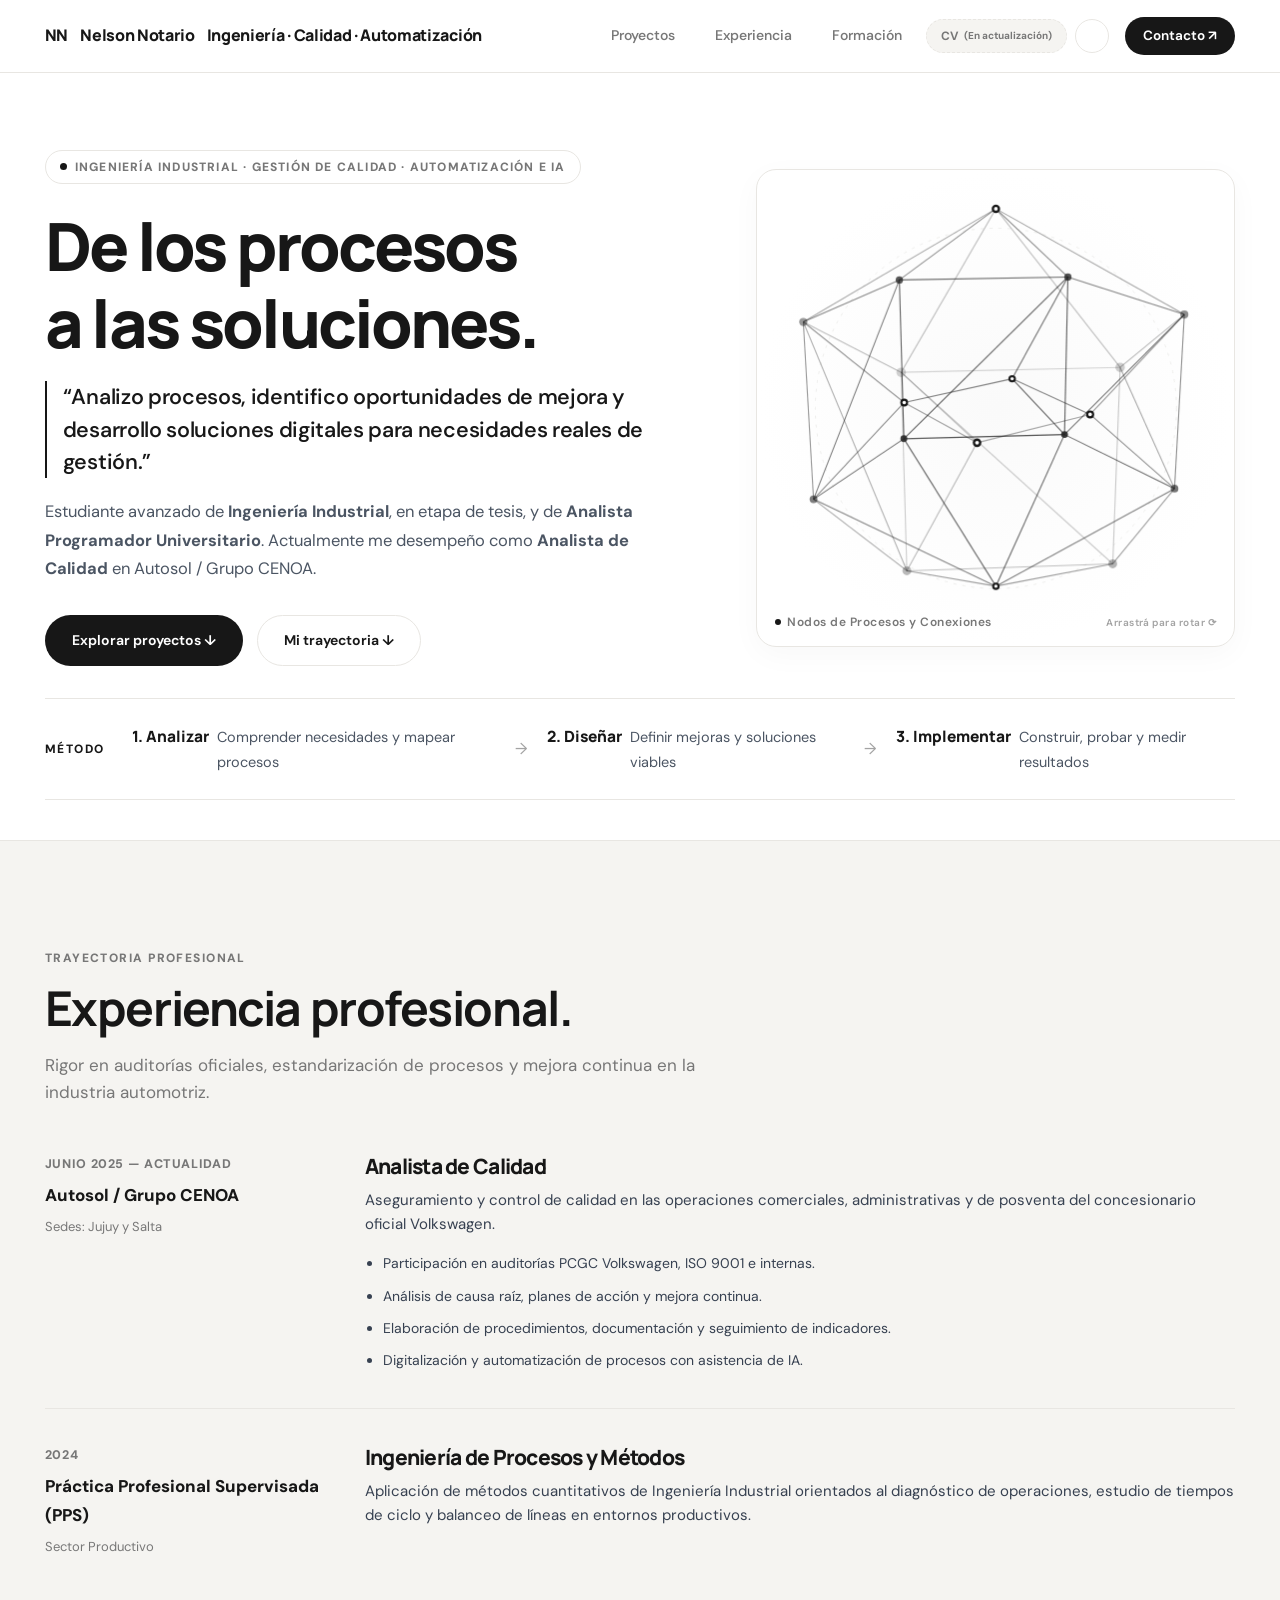
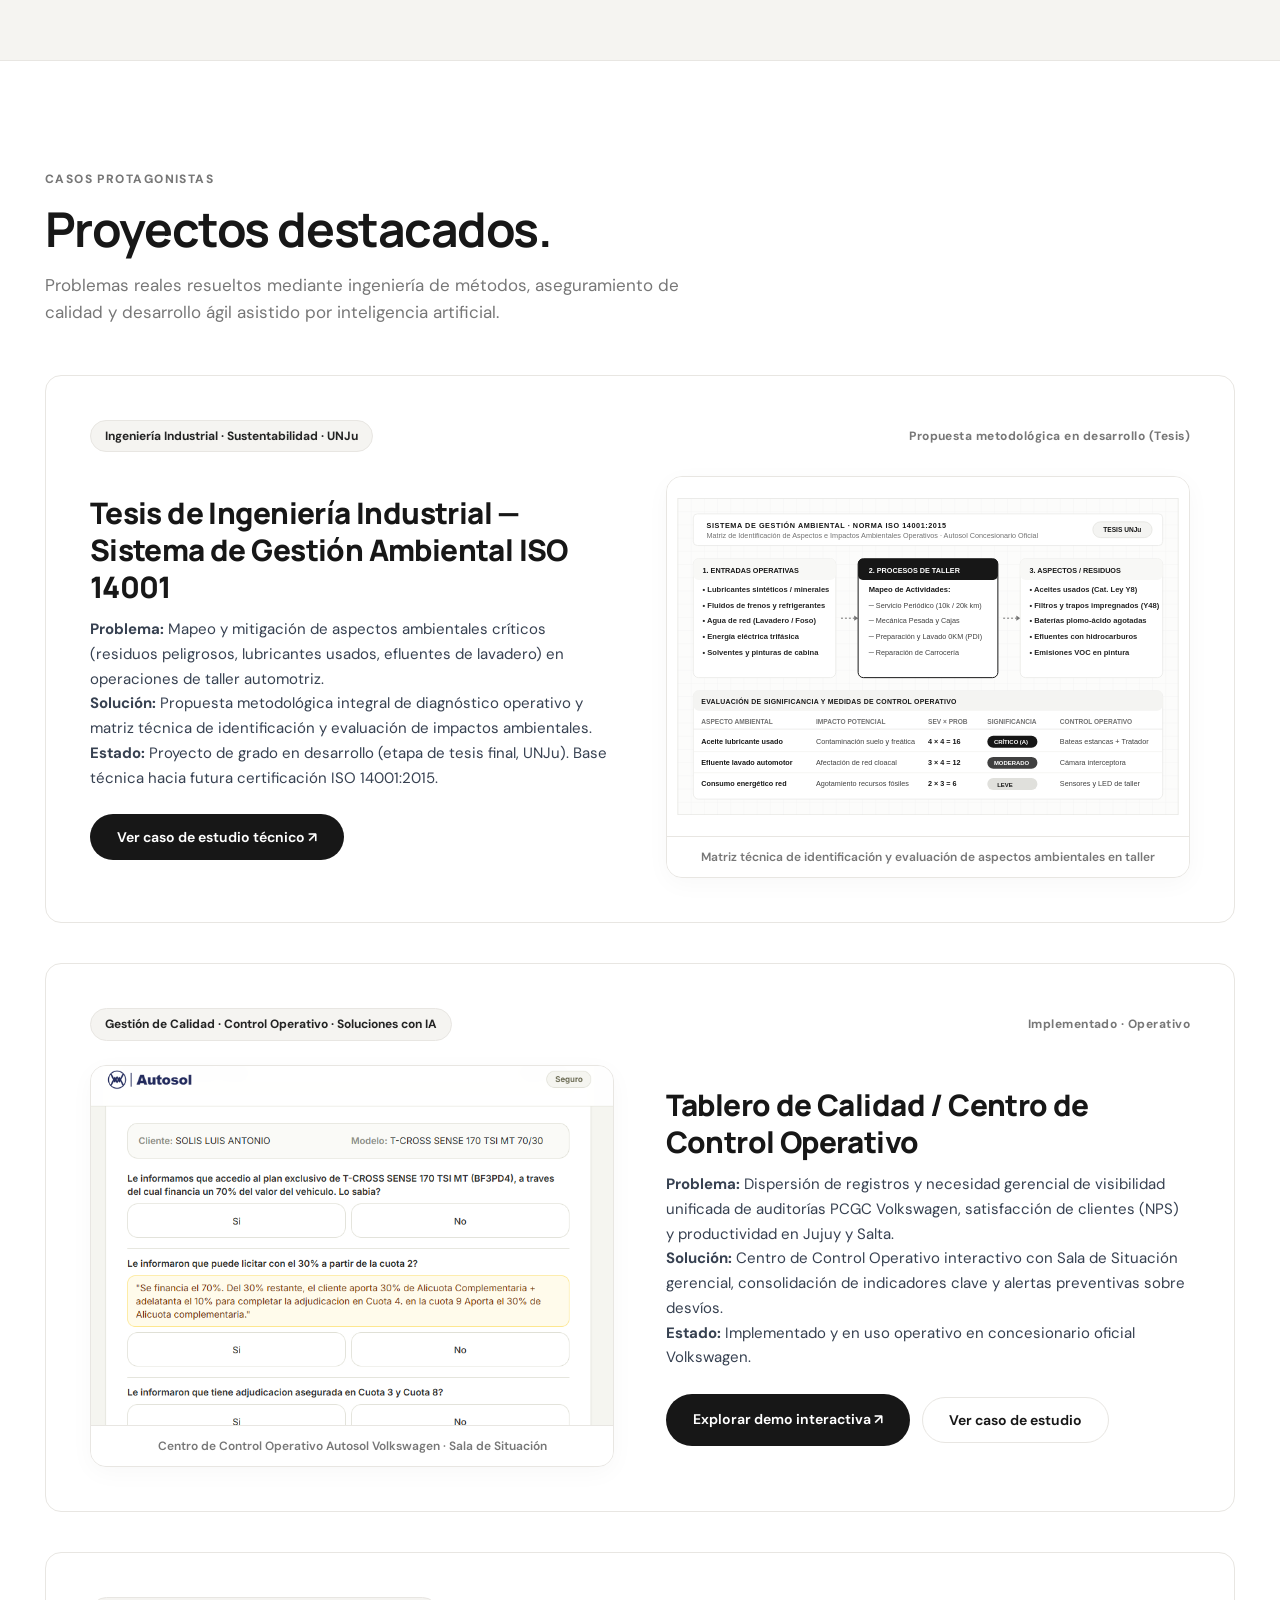
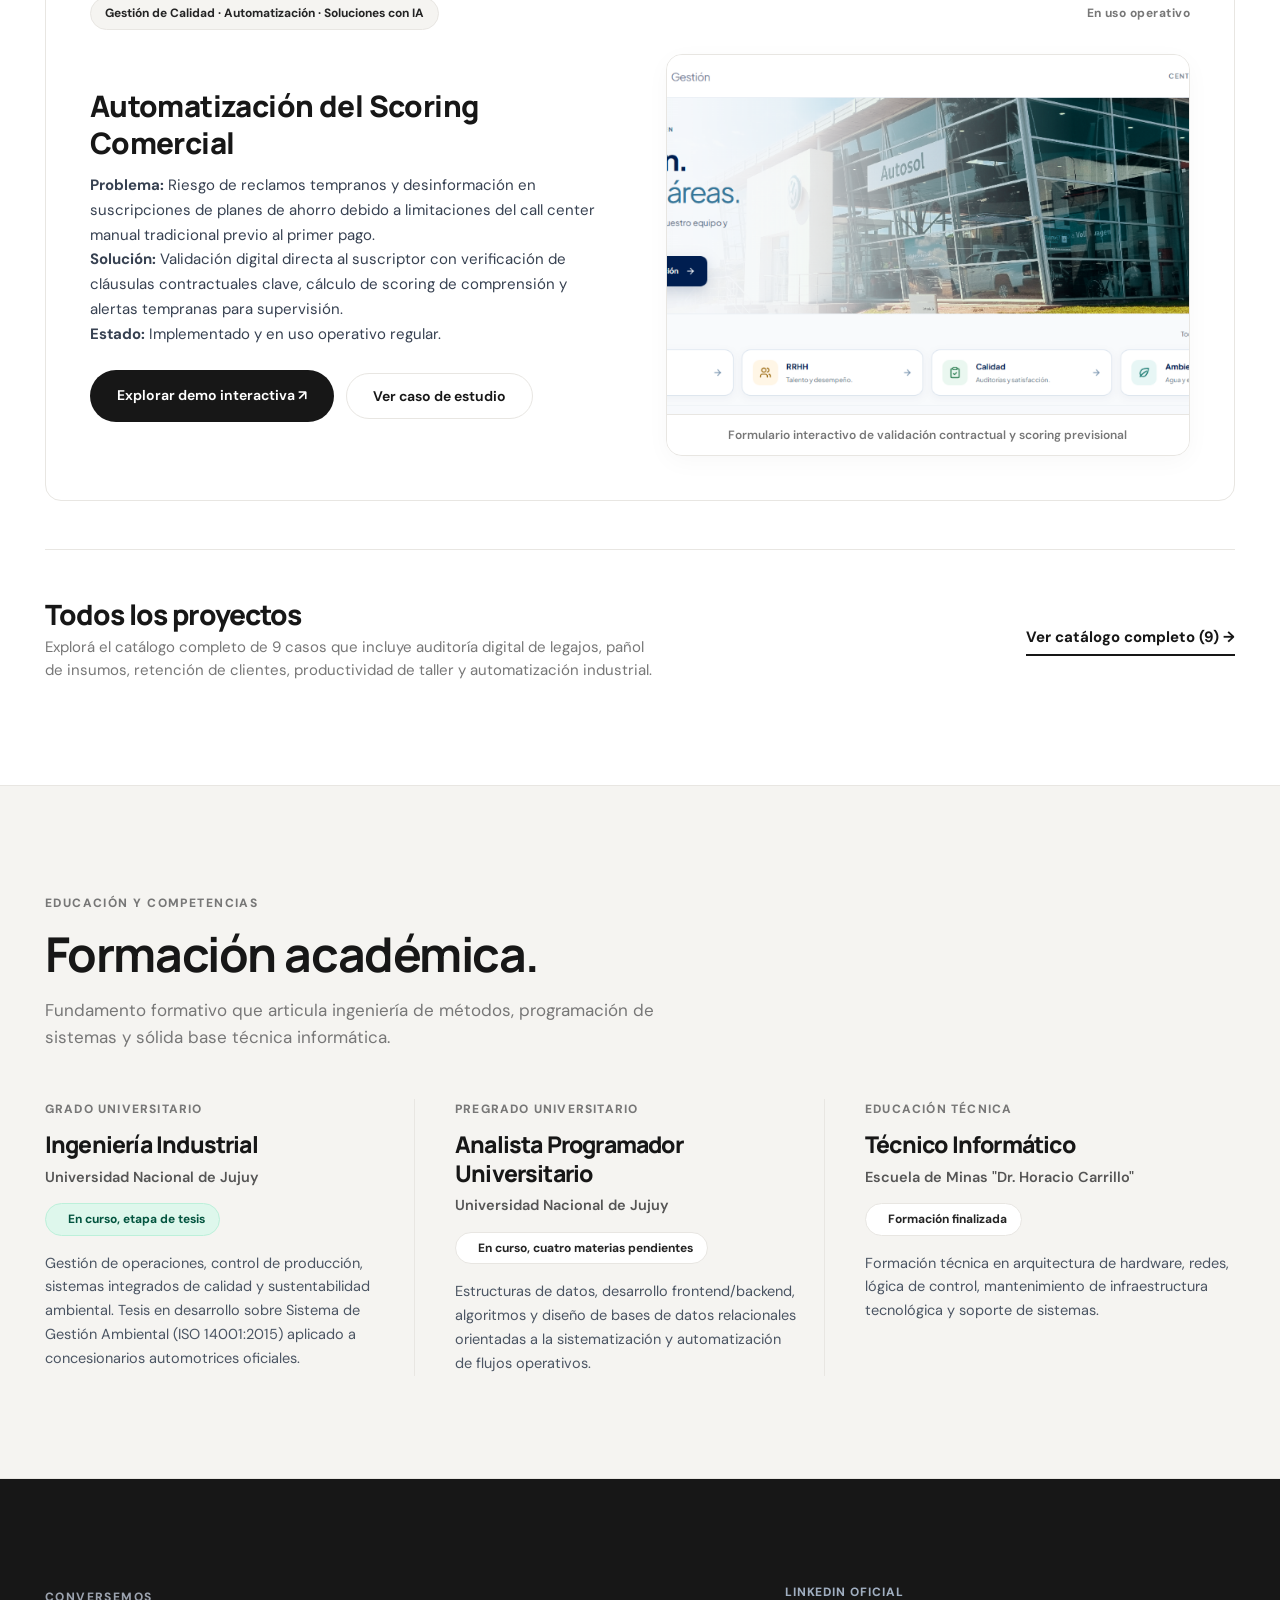
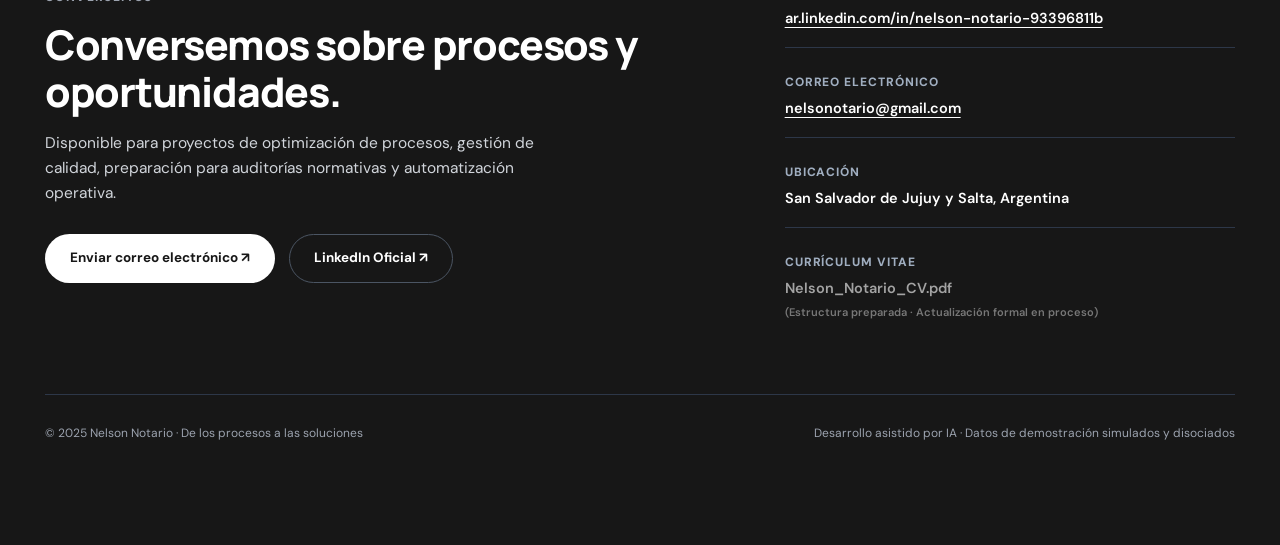
==== commit 31f27ec4: "refactor(portfolio): UX/UI refinement and editorial polish - Typography: Increased readability acros" ====
--- a/index.html
+++ b/index.html
@@ -86,37 +86,23 @@
           </div>
         </div>
 
-        <!-- Método Profesional Discreto -->
-        <div class="method-strip">
-          <span class="method-tag">MÉTODO PROFESIONAL</span>
-          <div class="method-grid">
-            <div class="method-item">
-              <div class="method-heading">
-                <span>Analizar</span>
-                <span class="method-arrow">→</span>
-              </div>
-              <p class="method-desc">
-                Identificar necesidades y comprender los procesos.
-              </p>
-            </div>
-
-            <div class="method-item">
-              <div class="method-heading">
-                <span>Diseñar</span>
-                <span class="method-arrow">→</span>
-              </div>
-              <p class="method-desc">
-                Definir mejoras y soluciones viables.
-              </p>
-            </div>
-
-            <div class="method-item">
-              <div class="method-heading">
-                <span>Implementar</span>
-              </div>
-              <p class="method-desc">
-                Construir, probar y ajustar las soluciones.
-              </p>
+        <!-- Método Profesional Simplificado (Línea Horizontal) -->
+        <div class="method-flow-strip">
+          <span class="method-flow-tag">MÉTODO</span>
+          <div class="method-flow-items">
+            <div class="method-flow-step">
+              <strong>1. Analizar</strong>
+              <span>Comprender necesidades y mapear procesos</span>
+            </div>
+            <span class="method-flow-arrow" aria-hidden="true">→</span>
+            <div class="method-flow-step">
+              <strong>2. Diseñar</strong>
+              <span>Definir mejoras y soluciones viables</span>
+            </div>
+            <span class="method-flow-arrow" aria-hidden="true">→</span>
+            <div class="method-flow-step">
+              <strong>3. Implementar</strong>
+              <span>Construir, probar y medir resultados</span>
             </div>
           </div>
         </div>
@@ -149,11 +135,10 @@
                 Aseguramiento y control de calidad en las operaciones comerciales, administrativas y de posventa del concesionario oficial Volkswagen.
               </p>
               <ul class="role-bullets">
-                <li><strong>Participación en auditorías normativas:</strong> Preparación documental y presentación de evidencias ante auditorías PCGC Volkswagen, ISO 9001 e internas de concesionario.</li>
-                <li><strong>Análisis de causa raíz y planes de acción:</strong> Aplicación sistemática de herramientas 5 Porqués y diagramas de Ishikawa para resolución de desvíos y seguimiento de acciones correctivas.</li>
-                <li><strong>Desarrollo y actualización de procedimientos:</strong> Elaboración de procedimientos operativos estandarizados de sucursal y hojas de ruta.</li>
-                <li><strong>Análisis de indicadores y satisfacción:</strong> Medición periódica de índices de satisfacción de clientes (ICSC / NPS), cumplimiento comercial y tasas de resolución.</li>
-                <li><strong>Digitalización y automatización de tareas:</strong> Identificación de cuellos de botella y construcción de herramientas digitales con soporte de herramientas de IA generativa (Codex, Claude, Gemini).</li>
+                <li>Participación en auditorías PCGC Volkswagen, ISO 9001 e internas.</li>
+                <li>Análisis de causa raíz, planes de acción y mejora continua.</li>
+                <li>Elaboración de procedimientos, documentación y seguimiento de indicadores.</li>
+                <li>Digitalización y automatización de procesos con asistencia de IA.</li>
               </ul>
             </div>
           </div>
@@ -201,7 +186,9 @@
               <div class="case-main-info">
                 <h3 class="case-title">Tesis de Ingeniería Industrial — Sistema de Gestión Ambiental ISO 14001</h3>
                 <p class="case-problem-lead">
-                  <strong>Problema resuelto:</strong> Mapeo integral y control de aspectos ambientales críticos (lubricantes usados, baterías agotadas, efluentes de lavadero y residuos peligrosos de posventa) en operaciones reales de Autosol Jujuy. Propuesta metodológica en desarrollo para estructurar la matriz técnica hacia una futura certificación bajo norma ISO 14001:2015 (no implementado ni certificado actualmente).
+                  <strong>Problema:</strong> Mapeo y mitigación de aspectos ambientales críticos (residuos peligrosos, lubricantes usados, efluentes de lavadero) en operaciones de taller automotriz.<br>
+                  <strong>Solución:</strong> Propuesta metodológica integral de diagnóstico operativo y matriz técnica de identificación y evaluación de impactos ambientales.<br>
+                  <strong>Estado:</strong> Proyecto de grado en desarrollo (etapa de tesis final, UNJu). Base técnica hacia futura certificación ISO 14001:2015.
                 </p>
 
                 <div class="case-actions-row">
@@ -227,14 +214,16 @@
 
             <div class="case-grid-content reverse-layout">
               <div class="case-visual-preview">
-                <img src="demos/assets/centro-control-hero.png" alt="Captura real del Centro de Control Operativo Autosol Volkswagen" class="preview-img" loading="lazy">
+                <img src="demos/assets/centro-control-hero.png" alt="Captura del Centro de Control Operativo Autosol Volkswagen" class="preview-img" loading="lazy">
                 <span class="preview-caption">Centro de Control Operativo Autosol Volkswagen · Sala de Situación</span>
               </div>
 
               <div class="case-main-info">
                 <h3 class="case-title">Tablero de Calidad / Centro de Control Operativo</h3>
                 <p class="case-problem-lead">
-                  <strong>Problema resuelto:</strong> Integración de registros dispersos en un panel gerencial interactivo que centraliza indicadores de auditorías PCGC Volkswagen, satisfacción de clientes (NPS) y productividad de talleres para las sedes de Jujuy y Salta en tiempo real, facilitando la toma de decisiones y el seguimiento de desvíos.
+                  <strong>Problema:</strong> Dispersión de registros y necesidad gerencial de visibilidad unificada de auditorías PCGC Volkswagen, satisfacción de clientes (NPS) y productividad en Jujuy y Salta.<br>
+                  <strong>Solución:</strong> Centro de Control Operativo interactivo con Sala de Situación gerencial, consolidación de indicadores clave y alertas preventivas sobre desvíos.<br>
+                  <strong>Estado:</strong> Implementado y en uso operativo en concesionario oficial Volkswagen.
                 </p>
 
                 <div class="case-actions-row">
@@ -260,7 +249,9 @@
               <div class="case-main-info">
                 <h3 class="case-title">Automatización del Scoring Comercial</h3>
                 <p class="case-problem-lead">
-                  <strong>Problema resuelto:</strong> Digitalización del proceso de validación contractual previa al primer débito bancario en planes de ahorro. Sustituyó el call center manual tradicional, verificando comprensión sobre esquemas 70/30, licitaciones y alícuotas complementarias, con derivación automática de alertas preventivas.
+                  <strong>Problema:</strong> Riesgo de reclamos tempranos y desinformación en suscripciones de planes de ahorro debido a limitaciones del call center manual tradicional previo al primer pago.<br>
+                  <strong>Solución:</strong> Validación digital directa al suscriptor con verificación de cláusulas contractuales clave, cálculo de scoring de comprensión y alertas tempranas para supervisión.<br>
+                  <strong>Estado:</strong> Implementado y en uso operativo regular.
                 </p>
 
                 <div class="case-actions-row">
@@ -274,7 +265,7 @@
               </div>
 
               <div class="case-visual-preview">
-                <img src="demos/assets/scoring-preview.png" alt="Captura real del formulario de validación de suscripción Scoring" class="preview-img" loading="lazy">
+                <img src="demos/assets/scoring-preview.png" alt="Captura del formulario de validación de suscripción Scoring" class="preview-img" loading="lazy">
                 <span class="preview-caption">Formulario interactivo de validación contractual y scoring previsional</span>
               </div>
             </div>
@@ -282,20 +273,17 @@
 
         </div>
 
-        <!-- ACCESO A TODOS LOS PROYECTOS DENTRO DE LA SECCIÓN PROYECTOS -->
-        <div class="archive-callout-card">
-          <div class="callout-content">
-            <span class="callout-pill">CATÁLOGO COMPLETO</span>
-            <h3>Explorar todos los proyectos (9)</h3>
+        <!-- DIVISOR EDITORIAL: ACCESO A TODOS LOS PROYECTOS -->
+        <div class="archive-editorial-divider">
+          <div class="archive-editorial-text">
+            <h3>Todos los proyectos</h3>
             <p>
-              Accedé al registro completo que incluye auditoría digital de legajos (Auditores V2.1), gestión de insumos de taller, fidelización de posventa, monitoreo de productividad, layout de panadería y automatización industrial enológica.
-            </p>
-          </div>
-          <div class="callout-action">
-            <a href="proyectos.html" class="btn primary large-btn">
-              Ver todos los proyectos (9) →
-            </a>
-          </div>
+              Explorá el catálogo completo de 9 casos que incluye auditoría digital de legajos, pañol de insumos, retención de clientes, productividad de taller y automatización industrial.
+            </p>
+          </div>
+          <a href="proyectos.html" class="archive-editorial-link">
+            Ver catálogo completo (9) →
+          </a>
         </div>
       </div>
     </section>
--- a/styles.css
+++ b/styles.css
@@ -46,8 +46,8 @@
   background-color: var(--bg-white);
   color: var(--ink-secondary);
   font-family: var(--font-body);
-  font-size: 16px;
-  line-height: 1.65;
+  font-size: 16.5px;
+  line-height: 1.7;
   width: 100%;
   overflow-x: hidden;
 }
@@ -72,7 +72,7 @@
 }
 
 h2 {
-  font-size: clamp(2rem, 3.8vw, 3rem);
+  font-size: clamp(2.25rem, 4vw, 3rem);
   letter-spacing: -0.03em;
   margin-bottom: 16px;
   font-weight: 700;
@@ -137,7 +137,7 @@
 
 .eyebrow {
   font-family: var(--font-display);
-  font-size: 11.5px;
+  font-size: 12px;
   font-weight: 700;
   letter-spacing: 0.12em;
   text-transform: uppercase;
@@ -272,7 +272,7 @@
   border: 1px solid var(--border-subtle);
   padding: 6px 14px;
   border-radius: var(--radius-pill);
-  font-size: 11px;
+  font-size: 12px;
   font-weight: 800;
   letter-spacing: 0.1em;
   color: var(--ink-muted);
@@ -313,9 +313,9 @@
 }
 
 .hero-lead {
-  font-size: 15.5px;
-  color: var(--ink-muted);
-  line-height: 1.65;
+  font-size: 16.5px;
+  color: #4B5563;
+  line-height: 1.7;
   margin-bottom: 32px;
 }
 
@@ -356,7 +356,7 @@
   display: flex;
   justify-content: space-between;
   align-items: center;
-  font-size: 11px;
+  font-size: 12px;
   font-weight: 600;
   color: var(--ink-muted);
   letter-spacing: 0.04em;
@@ -520,7 +520,7 @@
 }
 
 .case-badge {
-  font-size: 11px;
+  font-size: 12px;
   font-weight: 700;
   letter-spacing: 0.1em;
   text-transform: uppercase;
@@ -698,7 +698,7 @@
 }
 
 .education-status {
-  font-size: 11px;
+  font-size: 12px;
   font-weight: 750;
   letter-spacing: 0.12em;
   color: var(--ink-muted);
@@ -773,7 +773,7 @@
 }
 
 .channel-label {
-  font-size: 11.5px;
+  font-size: 12px;
   text-transform: uppercase;
   letter-spacing: 0.1em;
   color: var(--ink-muted);
@@ -881,7 +881,7 @@
 }
 
 .dialog-card h3 {
-  font-size: 11.5px;
+  font-size: 12px;
   text-transform: uppercase;
   letter-spacing: 0.1em;
   color: var(--ink-primary);
@@ -1047,7 +1047,7 @@
 }
 
 .section-tag-editorial {
-  font-size: 11px;
+  font-size: 12px;
   font-weight: 800;
   letter-spacing: 0.12em;
   text-transform: uppercase;
@@ -1143,7 +1143,7 @@
 }
 
 .section-tag-editorial {
-  font-size: 11px;
+  font-size: 12px;
   font-weight: 800;
   letter-spacing: 0.12em;
   text-transform: uppercase;
@@ -1230,7 +1230,7 @@
 }
 
 .case-title {
-  font-size: clamp(1.4rem, 2.2vw, 1.85rem);
+  font-size: clamp(1.5rem, 2.5vw, 1.85rem);
   font-weight: 800;
   margin-bottom: 12px;
   letter-spacing: -0.02em;
@@ -1239,8 +1239,8 @@
 }
 
 .case-problem-lead {
-  font-size: 14.5px;
-  color: #4B5563;
+  font-size: 15px;
+  color: #374151;
   line-height: 1.65;
   margin-bottom: 24px;
 }
@@ -1264,7 +1264,7 @@
 
 .preview-img {
   width: 100%;
-  height: 300px;
+  height: clamp(280px, 30vw, 360px);
   object-fit: cover;
   display: block;
   border-bottom: 1px solid var(--border-subtle);
@@ -1272,69 +1272,83 @@
 
 .preview-img.contain-fit {
   object-fit: contain;
-  background: #FCFCFB;
-  padding: 12px;
+  background: #FFFFFF;
+  padding: 10px;
 }
 
 .preview-caption {
   padding: 10px 16px;
-  font-size: 11px;
+  font-size: 12px;
   font-weight: 600;
   color: var(--ink-muted);
   text-align: center;
   background: #FFFFFF;
 }
 
-/* Method Strip Minimalist Editorial */
-.method-strip {
+/* Method Flow Minimalist Single Line */
+.method-flow-strip {
   border-top: 1px solid var(--border-subtle);
   border-bottom: 1px solid var(--border-subtle);
-  padding: 36px 0;
+  padding: 24px 0;
   margin: 32px 0 0;
-}
-
-.method-tag {
-  font-size: 10.5px;
+  display: flex;
+  align-items: center;
+  gap: 28px;
+}
+
+.method-flow-tag {
+  font-size: 12px;
   font-weight: 800;
   letter-spacing: 0.12em;
   text-transform: uppercase;
-  color: var(--ink-muted);
-  margin-bottom: 14px;
-  display: block;
-}
-
-.method-grid {
-  display: grid;
-  grid-template-columns: repeat(3, 1fr);
-  gap: 36px;
-}
-
-.method-item {
-  display: flex;
-  flex-direction: column;
-  gap: 6px;
-}
-
-.method-heading {
+  color: var(--ink-primary);
+  flex-shrink: 0;
+}
+
+.method-flow-items {
+  display: flex;
+  align-items: center;
+  justify-content: space-between;
+  flex: 1;
+  gap: 20px;
+}
+
+.method-flow-step {
+  display: flex;
+  align-items: baseline;
+  gap: 8px;
+  font-size: 14.5px;
+  color: #4B5563;
+}
+
+.method-flow-step strong {
   font-family: var(--font-display);
-  font-size: 16.5px;
-  font-weight: 800;
-  color: var(--ink-primary);
-  display: flex;
-  align-items: center;
-  gap: 8px;
-}
-
-.method-arrow {
+  font-size: 15.5px;
+  font-weight: 800;
+  color: var(--ink-primary);
+  white-space: nowrap;
+}
+
+.method-flow-arrow {
   color: var(--ink-light);
-  font-weight: 400;
-}
-
-.method-desc {
-  font-size: 13.5px;
-  color: var(--ink-muted);
-  line-height: 1.55;
-  margin: 0;
+  font-size: 16px;
+  user-select: none;
+}
+
+@media (max-width: 900px) {
+  .method-flow-strip {
+    flex-direction: column;
+    align-items: flex-start;
+    gap: 16px;
+  }
+  .method-flow-items {
+    flex-direction: column;
+    align-items: flex-start;
+    gap: 12px;
+  }
+  .method-flow-arrow {
+    display: none;
+  }
 }
 
 /* Navigation Items */
@@ -1460,7 +1474,7 @@
 }
 
 .academic-editorial-col .degree-tag {
-  font-size: 10.5px;
+  font-size: 12px;
   font-weight: 800;
   letter-spacing: 0.1em;
   color: var(--ink-muted);
@@ -1470,7 +1484,7 @@
 }
 
 .academic-editorial-col .degree-title {
-  font-size: 18px;
+  font-size: clamp(1.25rem, 1.8vw, 1.5rem);
   font-weight: 800;
   color: var(--ink-primary);
   margin-bottom: 6px;
@@ -1478,8 +1492,8 @@
 }
 
 .academic-editorial-col .degree-school {
-  font-size: 13.5px;
-  color: var(--ink-muted);
+  font-size: 14.5px;
+  color: #555555;
   font-weight: 600;
   margin-bottom: 14px;
   display: block;
@@ -1489,9 +1503,9 @@
   display: inline-flex;
   align-items: center;
   gap: 8px;
-  font-size: 11.5px;
+  font-size: 12px;
   font-weight: 700;
-  padding: 4px 12px;
+  padding: 5px 14px;
   border-radius: 20px;
   margin-bottom: 16px;
   width: fit-content;
@@ -1507,53 +1521,63 @@
 }
 
 .academic-editorial-col .degree-desc {
-  font-size: 13.5px;
+  font-size: 14.5px;
   color: #4B5563;
-  line-height: 1.6;
+  line-height: 1.65;
   margin-bottom: 0;
 }
 
-/* Callout Archive Card */
-.archive-callout-card {
-  background: var(--bg-ivory);
-  border: 1px dashed var(--border-strong);
-  border-radius: 16px;
-  padding: 36px 40px;
+/* Editorial Catalog Divider (Reemplazo del recuadro punteado) */
+.archive-editorial-divider {
+  border-top: 1px solid var(--border-subtle);
+  padding-top: 48px;
+  margin-top: 24px;
   display: flex;
   justify-content: space-between;
   align-items: center;
   gap: 32px;
 }
 
-.callout-pill {
-  font-size: 10.5px;
-  font-weight: 800;
-  letter-spacing: 0.1em;
-  color: var(--ink-muted);
-  text-transform: uppercase;
-  margin-bottom: 8px;
-  display: inline-block;
-}
-
-.archive-callout-card h3 {
-  font-size: 20px;
-  font-weight: 800;
-  margin-bottom: 8px;
-  color: var(--ink-primary);
-}
-
-.archive-callout-card p {
-  font-size: 14px;
+.archive-editorial-text h3 {
+  font-size: clamp(1.4rem, 2.2vw, 1.75rem);
+  font-weight: 800;
+  margin-bottom: 6px;
+  color: var(--ink-primary);
+}
+
+.archive-editorial-text p {
+  font-size: 15px;
   color: var(--ink-muted);
   max-width: 620px;
   margin-bottom: 0;
   line-height: 1.55;
 }
 
-.large-btn {
-  padding: 14px 26px;
-  font-size: 14px;
+.archive-editorial-link {
+  display: inline-flex;
+  align-items: center;
+  gap: 8px;
+  font-size: 15px;
+  font-weight: 750;
+  color: var(--ink-primary);
+  border-bottom: 2px solid var(--ink-primary);
+  padding-bottom: 4px;
+  transition: all 0.16s ease;
   white-space: nowrap;
+}
+
+.archive-editorial-link:hover {
+  color: var(--accent-slate);
+  border-color: var(--accent-slate);
+  transform: translateX(4px);
+}
+
+@media (max-width: 900px) {
+  .archive-editorial-divider {
+    flex-direction: column;
+    align-items: flex-start;
+    gap: 20px;
+  }
 }
 
 /* Contact Section Clean on Dark (No nested dark cards) */
@@ -1571,7 +1595,7 @@
 }
 
 .contact-eyebrow {
-  font-size: 11px;
+  font-size: 12px;
   font-weight: 800;
   letter-spacing: 0.12em;
   color: #9CA3AF;
@@ -1652,10 +1676,10 @@
 }
 
 .contact-label {
-  font-size: 10.5px;
+  font-size: 12px;
   font-weight: 800;
   letter-spacing: 0.08em;
-  color: #9CA3AF;
+  color: #A0AEC0;
   text-transform: uppercase;
 }
 
@@ -1827,7 +1851,7 @@
 }
 
 .modal-box-card h4 {
-  font-size: 11px;
+  font-size: 12px;
   font-weight: 800;
   letter-spacing: 0.08em;
   text-transform: uppercase;
@@ -1836,7 +1860,7 @@
 }
 
 .modal-box-card p {
-  font-size: 13.5px;
+  font-size: 14.5px;
   color: #374151;
   line-height: 1.6;
   margin: 0;
@@ -1850,8 +1874,8 @@
 }
 
 .modal-disclaimer {
-  font-size: 11.5px;
-  color: #9CA3AF;
+  font-size: 12px;
+  color: #6B7280;
   border-top: 1px solid var(--border-subtle);
   padding-top: 14px;
   line-height: 1.5;
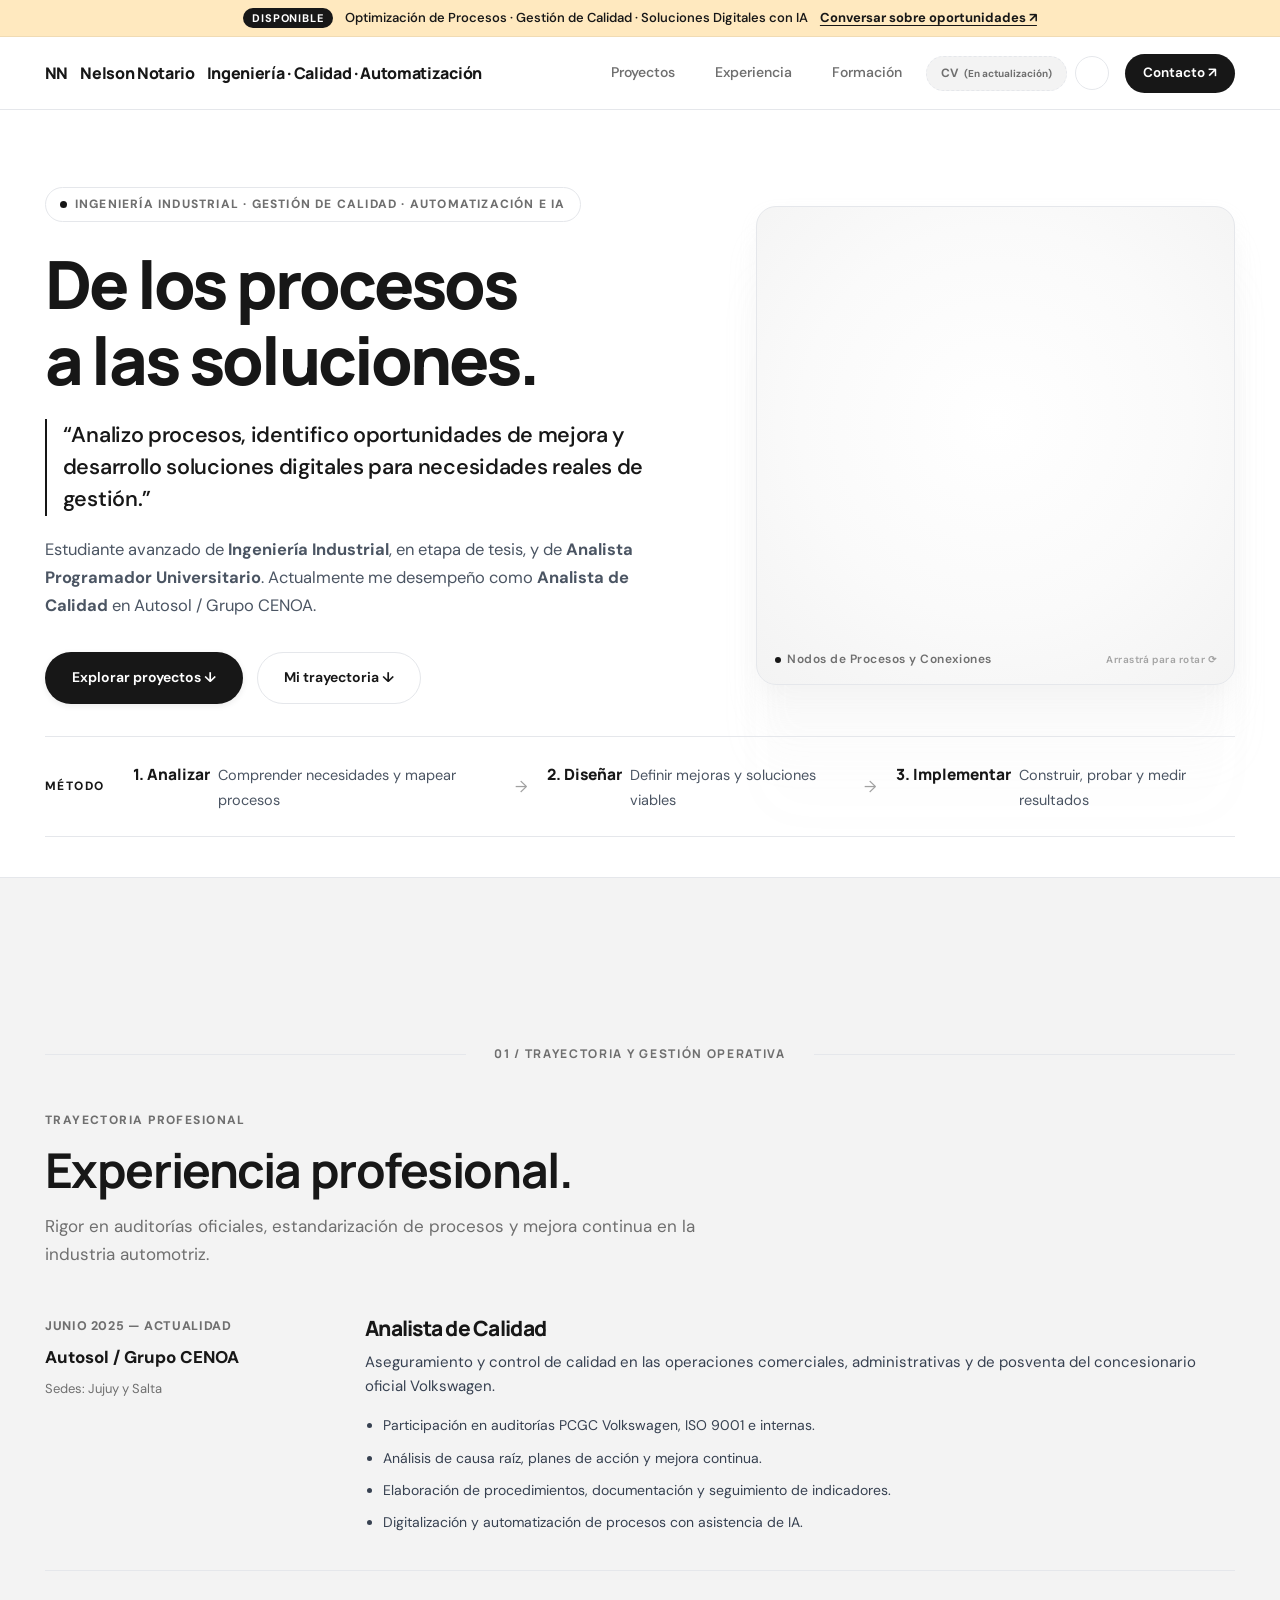
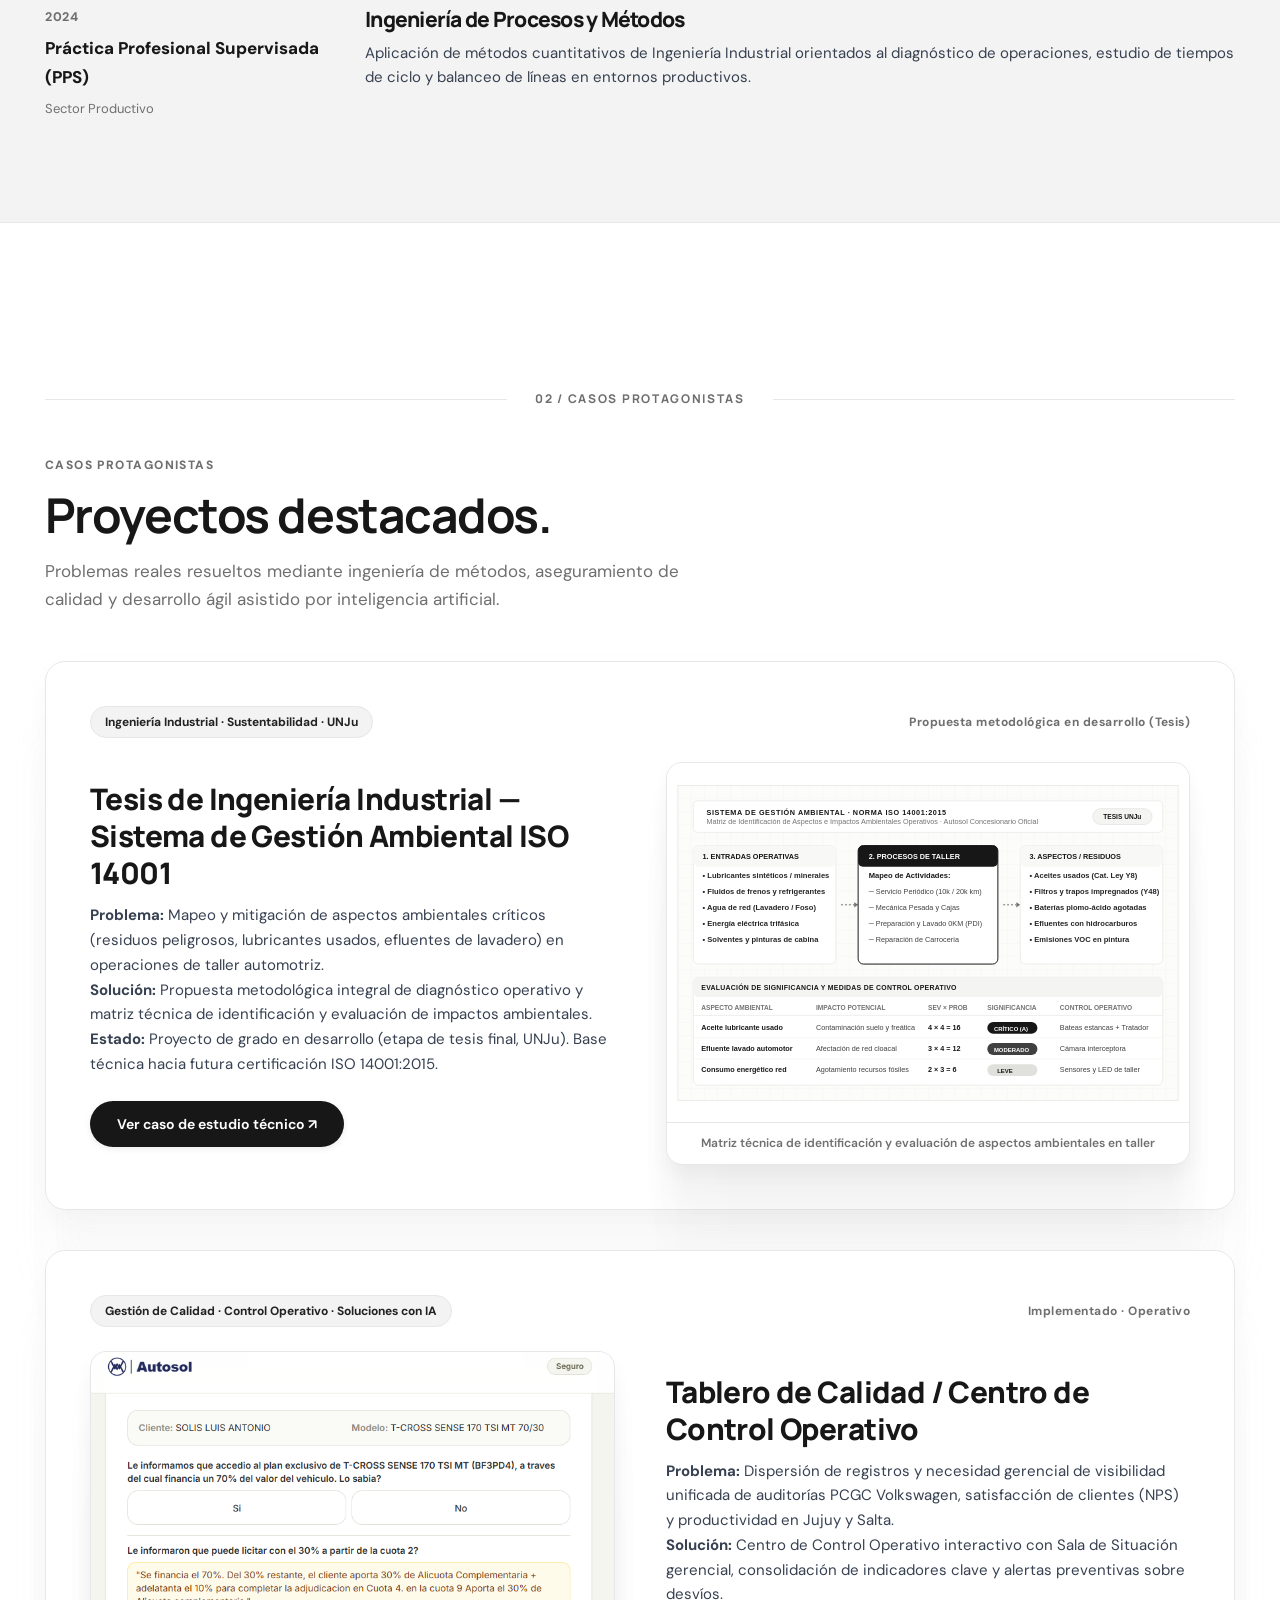
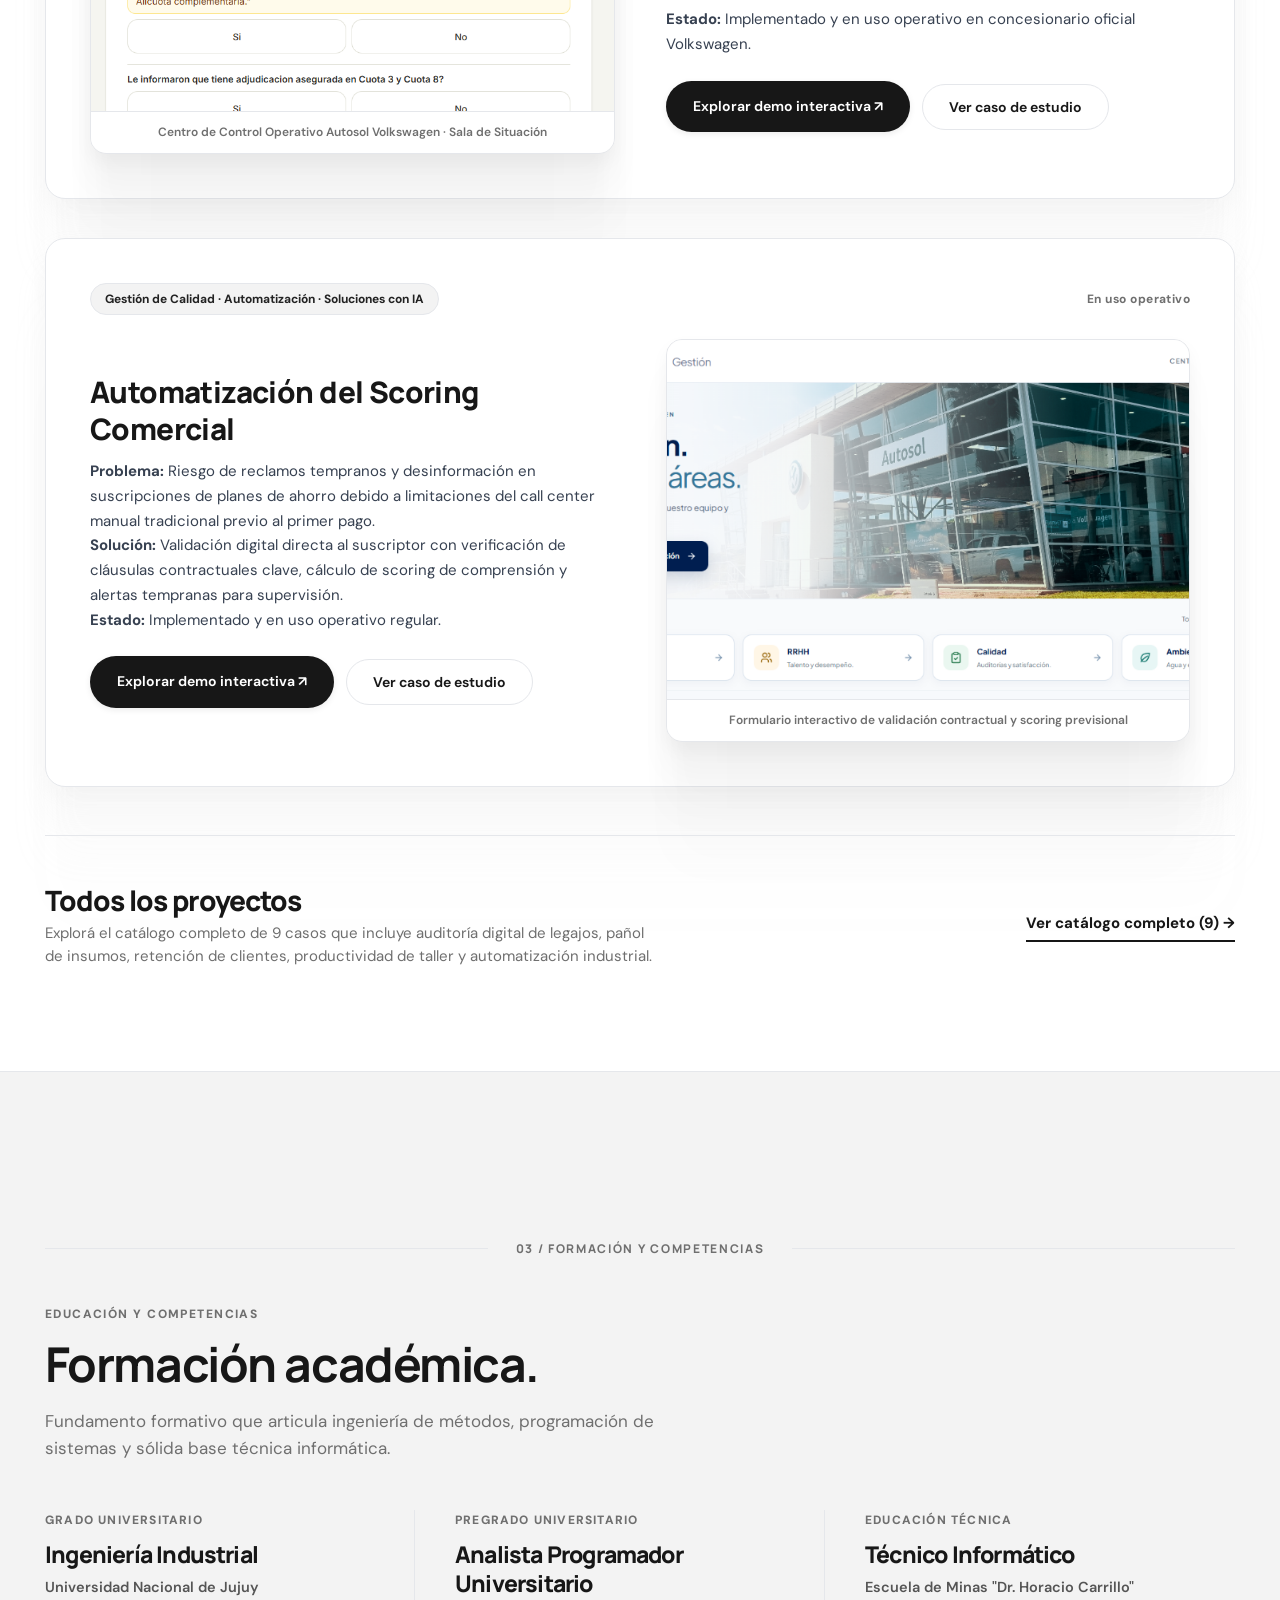
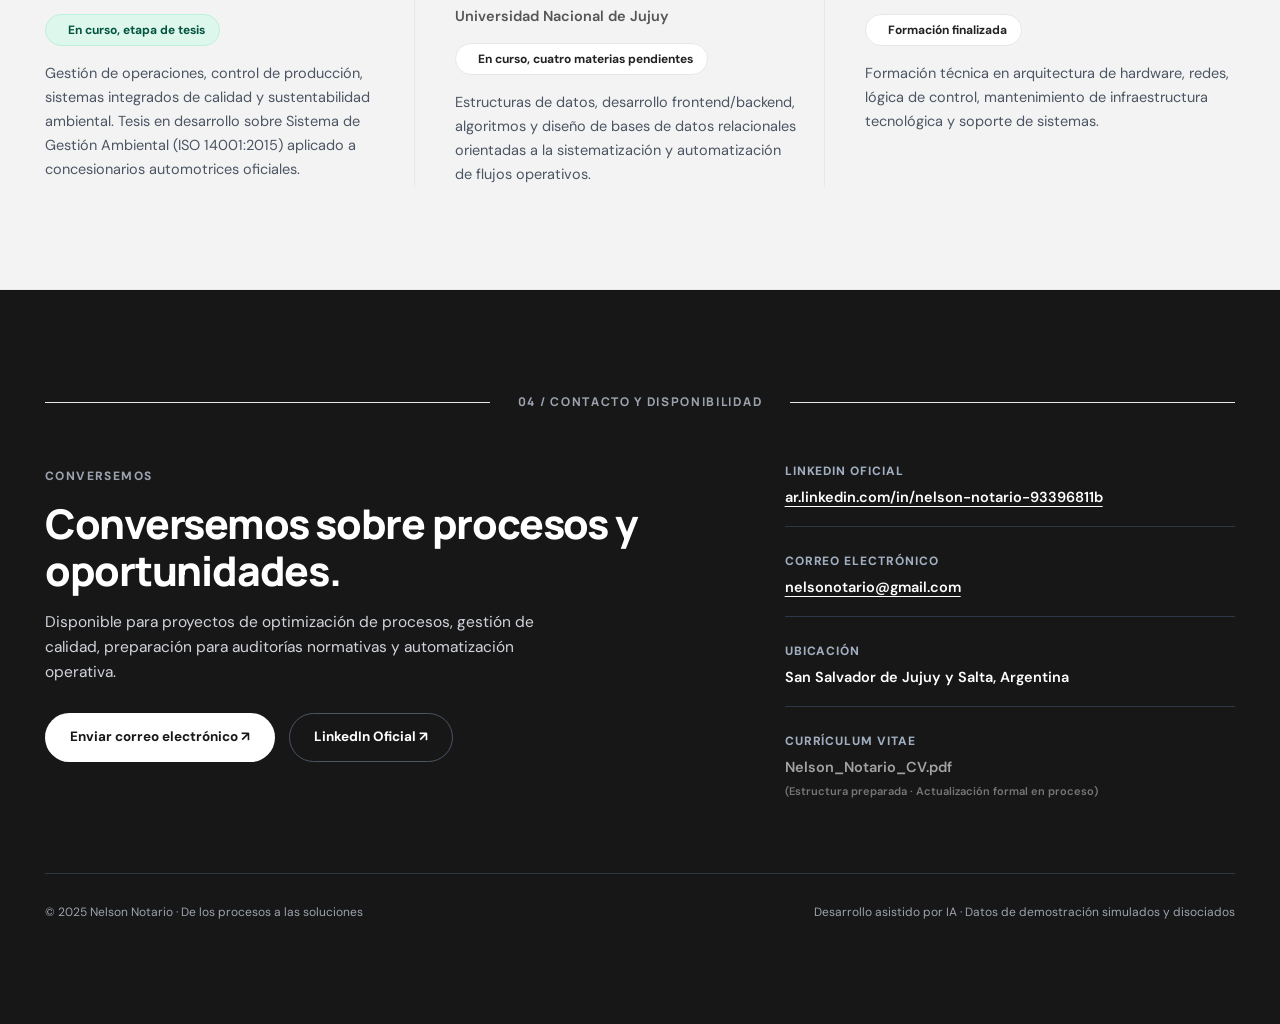
==== commit 66d113b9: "feat(design-system): integrate Compound editorial tokens, hybrid 3D kinetic engine and scroll motion" ====
--- a/index.html
+++ b/index.html
@@ -15,6 +15,15 @@
 <body>
   <a class="skip" href="#contenido">Saltar al contenido principal</a>
 
+  <!-- TOP ANNOUNCEMENT BAR (COMPOUND CREAM RIBBON #FFE9BF) -->
+  <aside class="announcement-bar" aria-label="Aviso de disponibilidad profesional">
+    <div class="wrap announcement-inner">
+      <span class="announcement-badge">Disponible</span>
+      <span class="announcement-text">Optimización de Procesos · Gestión de Calidad · Soluciones Digitales con IA</span>
+      <a href="#contacto" class="announcement-link">Conversar sobre oportunidades ↗</a>
+    </div>
+  </aside>
+
   <!-- TOP NAVIGATION -->
   <header class="header">
     <div class="wrap nav">
@@ -109,9 +118,12 @@
       </div>
     </section>
 
-    <!-- SECCIÓN 2: EXPERIENCIA PROFESIONAL (FONDO MARFIL CÁLIDO) -->
+    <!-- SECCIÓN 2: EXPERIENCIA PROFESIONAL (FONDO MARFIL / VELLUM) -->
     <section id="experiencia" class="section-band bg-ivory">
       <div class="wrap">
+        <div class="compound-section-divider">
+          <span class="compound-divider-label">01 / TRAYECTORIA Y GESTIÓN OPERATIVA</span>
+        </div>
         <div class="section-header-editorial">
           <span class="section-tag-editorial">TRAYECTORIA PROFESIONAL</span>
           <h2>Experiencia profesional.</h2>
@@ -162,9 +174,12 @@
       </div>
     </section>
 
-    <!-- SECCIÓN 3: PROYECTOS DESTACADOS (FONDO BLANCO CON COMPOSICIÓN EDITORIAL DIFERENCIADA) -->
+    <!-- SECCIÓN 3: PROYECTOS DESTACADOS (FONDO BLANCO / PAPER) -->
     <section id="proyectos" class="section-band bg-white">
       <div class="wrap">
+        <div class="compound-section-divider">
+          <span class="compound-divider-label">02 / CASOS PROTAGONISTAS</span>
+        </div>
         <div class="section-header-editorial">
           <span class="section-tag-editorial">CASOS PROTAGONISTAS</span>
           <h2>Proyectos destacados.</h2>
@@ -288,9 +303,12 @@
       </div>
     </section>
 
-    <!-- SECCIÓN 4: FORMACIÓN ACADÉMICA (FONDO MARFIL CÁLIDO) -->
+    <!-- SECCIÓN 4: FORMACIÓN ACADÉMICA (FONDO MARFIL / VELLUM) -->
     <section id="formacion" class="section-band bg-ivory">
       <div class="wrap">
+        <div class="compound-section-divider">
+          <span class="compound-divider-label">03 / FORMACIÓN Y COMPETENCIAS</span>
+        </div>
         <div class="section-header-editorial">
           <span class="section-tag-editorial">EDUCACIÓN Y COMPETENCIAS</span>
           <h2>Formación académica.</h2>
@@ -345,9 +363,12 @@
       </div>
     </section>
 
-    <!-- SECCIÓN 5: CONTACTO (FONDO NEGRO PURO #171717) -->
+    <!-- SECCIÓN 5: CONTACTO (FONDO NEGRO PURO / CARBON) -->
     <section id="contacto" class="section-band bg-dark">
       <div class="wrap">
+        <div class="compound-section-divider" style="margin-top: 0; margin-bottom: 48px;">
+          <span class="compound-divider-label" style="color: #9CA3AF;">04 / CONTACTO Y DISPONIBILIDAD</span>
+        </div>
         <div class="contact-grid-editorial">
           <div class="contact-info-col">
             <span class="contact-eyebrow">CONVERSEMOS</span>
--- a/styles.css
+++ b/styles.css
@@ -1,32 +1,52 @@
 @import url('https://fonts.googleapis.com/css2?family=DM+Sans:ital,wght@0,400;0,500;0,600;0,700;1,400&family=Manrope:wght@450;500;550;600;650;700;800&display=swap');
 
 /* ==========================================================================
-   MINIMALISMO EDITORIAL PREMIUM — SISTEMA DE DISEÑO DEFINITIVO
+   COMPOUND EDITORIAL SYSTEM — DESIGN TOKENS DEFINITIVOS
+   Inspirado en la precisión gráfica de Compound (Ink-on-paper quiet wealth journal)
    ========================================================================== */
 :root {
-  /* Paleta definitiva — Prompt Maestro */
-  --bg-white: #FFFFFF;
-  --bg-ivory: #F5F4F1;
-  --bg-dark: #171717;
-  --bg-dark-secondary: #242424;
-
-  --ink-primary: #171717;
-  --ink-secondary: #242424;
-  --ink-muted: #777777;
-  --ink-light: #A3A3A3;
-
-  --border-subtle: #E8E6E2;
-  --border-strong: #171717;
-  --accent-slate: #526875;
+  /* Compound Color Palette */
+  --color-ink: #171717;
+  --color-paper: #ffffff;
+  --color-graphite-hairline: #e5e7eb;
+  --color-vellum: #f3f3f3;
+  --color-slate: #6f6f6f;
+  --color-pewter: #5e5e5e;
+  --color-ash: #a0a0a0;
+  --color-carbon: #222222;
+  --color-stone: #c7c7c7;
+  --color-cream-notice: #ffe9bf;
+
+  /* Theme Mappings */
+  --bg-white: var(--color-paper);
+  --bg-ivory: var(--color-vellum);
+  --bg-dark: var(--color-ink);
+  --bg-dark-secondary: var(--color-carbon);
+
+  --ink-primary: var(--color-ink);
+  --ink-secondary: var(--color-carbon);
+  --ink-muted: var(--color-slate);
+  --ink-light: var(--color-ash);
+  --ink-pewter: var(--color-pewter);
+
+  --border-subtle: var(--color-graphite-hairline);
+  --border-strong: var(--color-ink);
+  --accent-slate: #4b5563;
 
   /* Tipografías */
   --font-display: 'Manrope', -apple-system, BlinkMacSystemFont, "Segoe UI", Roboto, sans-serif;
   --font-body: 'DM Sans', -apple-system, BlinkMacSystemFont, "Segoe UI", Roboto, sans-serif;
 
+  /* Compound Ethereal Multi-layer Shadows */
+  --shadow-xl: rgba(0, 0, 0, 0.01) 0px 128px 51px 0px, rgba(0, 0, 0, 0.02) 0px 72px 43px 0px, rgba(0, 0, 0, 0.03) 0px 32px 32px 0px, rgba(0, 0, 0, 0.04) 0px 8px 18px 0px;
+  --shadow-xl-2: rgba(194, 194, 194, 0.01) 0px 168px 67px 0px, rgba(194, 194, 194, 0.05) 0px 94px 57px 0px, rgba(194, 194, 194, 0.09) 0px 42px 42px 0px, rgba(194, 194, 194, 0.1) 0px 10px 23px 0px;
+  --shadow-xl-3: rgba(207, 207, 207, 0.01) 0px 132px 53px 0px, rgba(207, 207, 207, 0.05) 0px 74px 44px 0px, rgba(207, 207, 207, 0.09) 0px 33px 33px 0px, rgba(207, 207, 207, 0.1) 0px 8px 18px 0px;
+
   /* Espaciado y Dimensiones */
   --container-max: 1380px;
-  --radius-sm: 6px;
-  --radius-card: 16px;
+  --radius-sm: 8px;
+  --radius-card: 20px;
+  --radius-lg-card: 24px;
   --radius-pill: 9999px;
 }
 
@@ -148,6 +168,91 @@
 
 .muted {
   color: var(--ink-muted);
+}
+
+/* ==========================================================================
+   COMPOUND ANNOUNCEMENT BAR (Warm Cream Ribbon #ffe9bf)
+   ========================================================================== */
+.announcement-bar {
+  background-color: var(--color-cream-notice);
+  color: var(--color-ink);
+  font-family: var(--font-body);
+  font-size: 13px;
+  line-height: 1.4;
+  border-bottom: 1px solid rgba(0, 0, 0, 0.06);
+  position: relative;
+  z-index: 101;
+}
+
+.announcement-inner {
+  display: flex;
+  align-items: center;
+  justify-content: center;
+  gap: 12px;
+  padding: 8px clamp(16px, 3vw, 32px);
+  text-align: center;
+  flex-wrap: wrap;
+}
+
+.announcement-badge {
+  background: var(--color-ink);
+  color: #FFFFFF;
+  font-size: 11px;
+  font-weight: 750;
+  letter-spacing: 0.08em;
+  text-transform: uppercase;
+  padding: 2.5px 9px;
+  border-radius: var(--radius-pill);
+  display: inline-flex;
+  align-items: center;
+}
+
+.announcement-text {
+  font-weight: 550;
+  color: var(--color-ink);
+}
+
+.announcement-link {
+  display: inline-flex;
+  align-items: center;
+  gap: 4px;
+  font-weight: 700;
+  text-decoration: underline;
+  text-underline-offset: 3px;
+  color: var(--color-ink);
+  transition: opacity 0.16s ease;
+}
+
+.announcement-link:hover {
+  opacity: 0.7;
+}
+
+/* ==========================================================================
+   COMPOUND SECTION DIVIDER (Hairline stroke broken by centered label)
+   ========================================================================== */
+.compound-section-divider {
+  display: flex;
+  align-items: center;
+  margin: 64px 0 40px;
+  gap: 16px;
+}
+
+.compound-section-divider::before,
+.compound-section-divider::after {
+  content: '';
+  flex: 1;
+  border-bottom: 1px solid var(--color-graphite-hairline);
+}
+
+.compound-divider-label {
+  font-family: var(--font-display);
+  font-size: 12px;
+  font-weight: 750;
+  letter-spacing: 0.14em;
+  text-transform: uppercase;
+  color: var(--color-slate);
+  padding: 0 12px;
+  white-space: nowrap;
 }
 
 /* ==========================================================================
@@ -319,22 +424,37 @@
   margin-bottom: 32px;
 }
 
-/* Hero 3D Structural Canvas Box */
+/* Hero 3D Structural Canvas Box (Compound Elevation & Translucent Depth) */
 .hero-3d-box {
   position: relative;
   width: 100%;
   aspect-ratio: 1 / 1;
   max-width: 520px;
   margin: 0 auto;
-  background: radial-gradient(circle at center, #FAFAFA 0%, #FFFFFF 70%);
-  border: 1px solid var(--border-subtle);
-  border-radius: 20px;
+  background: radial-gradient(circle at 50% 45%, #FFFFFF 0%, #FAFAFA 55%, var(--color-vellum) 100%);
+  border: 1px solid var(--border-subtle);
+  border-radius: var(--radius-card);
   display: flex;
   flex-direction: column;
   align-items: center;
   justify-content: center;
   overflow: hidden;
-  box-shadow: 0 8px 30px rgba(0, 0, 0, 0.03);
+  box-shadow: var(--shadow-xl-3);
+  transition: transform 0.4s cubic-bezier(0.16, 1, 0.3, 1), box-shadow 0.4s cubic-bezier(0.16, 1, 0.3, 1);
+  animation: floatLevitate 6s ease-in-out infinite;
+}
+
+@keyframes floatLevitate {
+  0%, 100% {
+    transform: translateY(0);
+  }
+  50% {
+    transform: translateY(-6px);
+  }
+}
+
+.hero-3d-box:hover {
+  box-shadow: var(--shadow-xl-2);
 }
 
 #hero3dCanvas {
@@ -411,24 +531,32 @@
 }
 
 .btn.primary {
-  background: #171717;
+  background: var(--color-ink);
   color: #FFFFFF;
+  border-radius: var(--radius-pill);
+  box-shadow: 0 2px 6px rgba(0, 0, 0, 0.08);
+  transition: transform 0.22s cubic-bezier(0.16, 1, 0.3, 1), background-color 0.2s ease, box-shadow 0.22s ease;
 }
 
 .btn.primary:hover {
-  background: #242424;
-  transform: translateY(-1px);
+  background: #000000;
+  transform: translateY(-2px);
+  box-shadow: 0 6px 20px rgba(0, 0, 0, 0.16);
 }
 
 .btn.secondary {
-  background: transparent;
-  border-color: var(--border-subtle);
-  color: var(--ink-primary);
+  background: #FFFFFF;
+  border: 1px solid var(--border-subtle);
+  color: var(--ink-primary);
+  border-radius: var(--radius-pill);
+  transition: transform 0.22s cubic-bezier(0.16, 1, 0.3, 1), background-color 0.2s ease, border-color 0.2s ease, box-shadow 0.22s ease;
 }
 
 .btn.secondary:hover {
-  border-color: var(--ink-primary);
-  background: var(--bg-alt);
+  border-color: #CBD5E1;
+  background: var(--color-vellum);
+  transform: translateY(-2px);
+  box-shadow: var(--shadow-xl);
 }
 
 .btn.ghost {
@@ -1168,16 +1296,18 @@
 }
 
 .case-card-monumental {
-  background: #FFFFFF;
-  border: 1px solid var(--border-subtle);
-  border-radius: 16px;
+  background: var(--color-paper);
+  border: 1px solid var(--border-subtle);
+  border-radius: var(--radius-card);
   padding: clamp(28px, 4vw, 44px);
-  transition: transform 0.2s ease, box-shadow 0.2s ease;
+  box-shadow: var(--shadow-xl-3);
+  transition: transform 0.35s cubic-bezier(0.16, 1, 0.3, 1), box-shadow 0.35s cubic-bezier(0.16, 1, 0.3, 1), border-color 0.25s ease;
 }
 
 .case-card-monumental:hover {
+  transform: translateY(-4px);
   border-color: #CBD5E1;
-  box-shadow: 0 12px 32px rgba(0, 0, 0, 0.04);
+  box-shadow: var(--shadow-xl-2);
 }
 
 .case-header-row {
@@ -1253,13 +1383,18 @@
 }
 
 .case-visual-preview {
-  background: #FAFAFA;
+  background: var(--color-vellum);
   border: 1px solid var(--border-subtle);
   border-radius: 16px;
   overflow: hidden;
   display: flex;
   flex-direction: column;
-  box-shadow: 0 6px 24px rgba(0,0,0,0.03);
+  box-shadow: var(--shadow-xl);
+  transition: transform 0.3s ease, box-shadow 0.3s ease;
+}
+
+.case-card-monumental:hover .case-visual-preview {
+  box-shadow: var(--shadow-xl-3);
 }
 
 .preview-img {
@@ -1947,3 +2082,47 @@
   }
 }
 
+/* ==========================================================================
+   COMPOUND SCROLL REVEAL MOTION & SUBTLE HOVER POLISH
+   ========================================================================== */
+.reveal-init {
+  opacity: 0;
+  transform: translateY(24px);
+  transition: opacity 0.75s cubic-bezier(0.16, 1, 0.3, 1), transform 0.75s cubic-bezier(0.16, 1, 0.3, 1);
+  will-change: opacity, transform;
+}
+
+.reveal-init.in-view {
+  opacity: 1;
+  transform: translateY(0);
+}
+
+.timeline-editorial-item {
+  transition: transform 0.28s cubic-bezier(0.16, 1, 0.3, 1), opacity 0.28s ease;
+}
+
+.timeline-editorial-item:hover {
+  transform: translateX(6px);
+}
+
+.academic-editorial-col {
+  transition: transform 0.28s cubic-bezier(0.16, 1, 0.3, 1), opacity 0.28s ease;
+}
+
+.academic-editorial-col:hover {
+  transform: translateY(-4px);
+}
+
+@media (prefers-reduced-motion: reduce) {
+  .reveal-init {
+    opacity: 1 !important;
+    transform: none !important;
+    transition: none !important;
+  }
+  .timeline-editorial-item:hover,
+  .academic-editorial-col:hover {
+    transform: none !important;
+  }
+}
+
+
